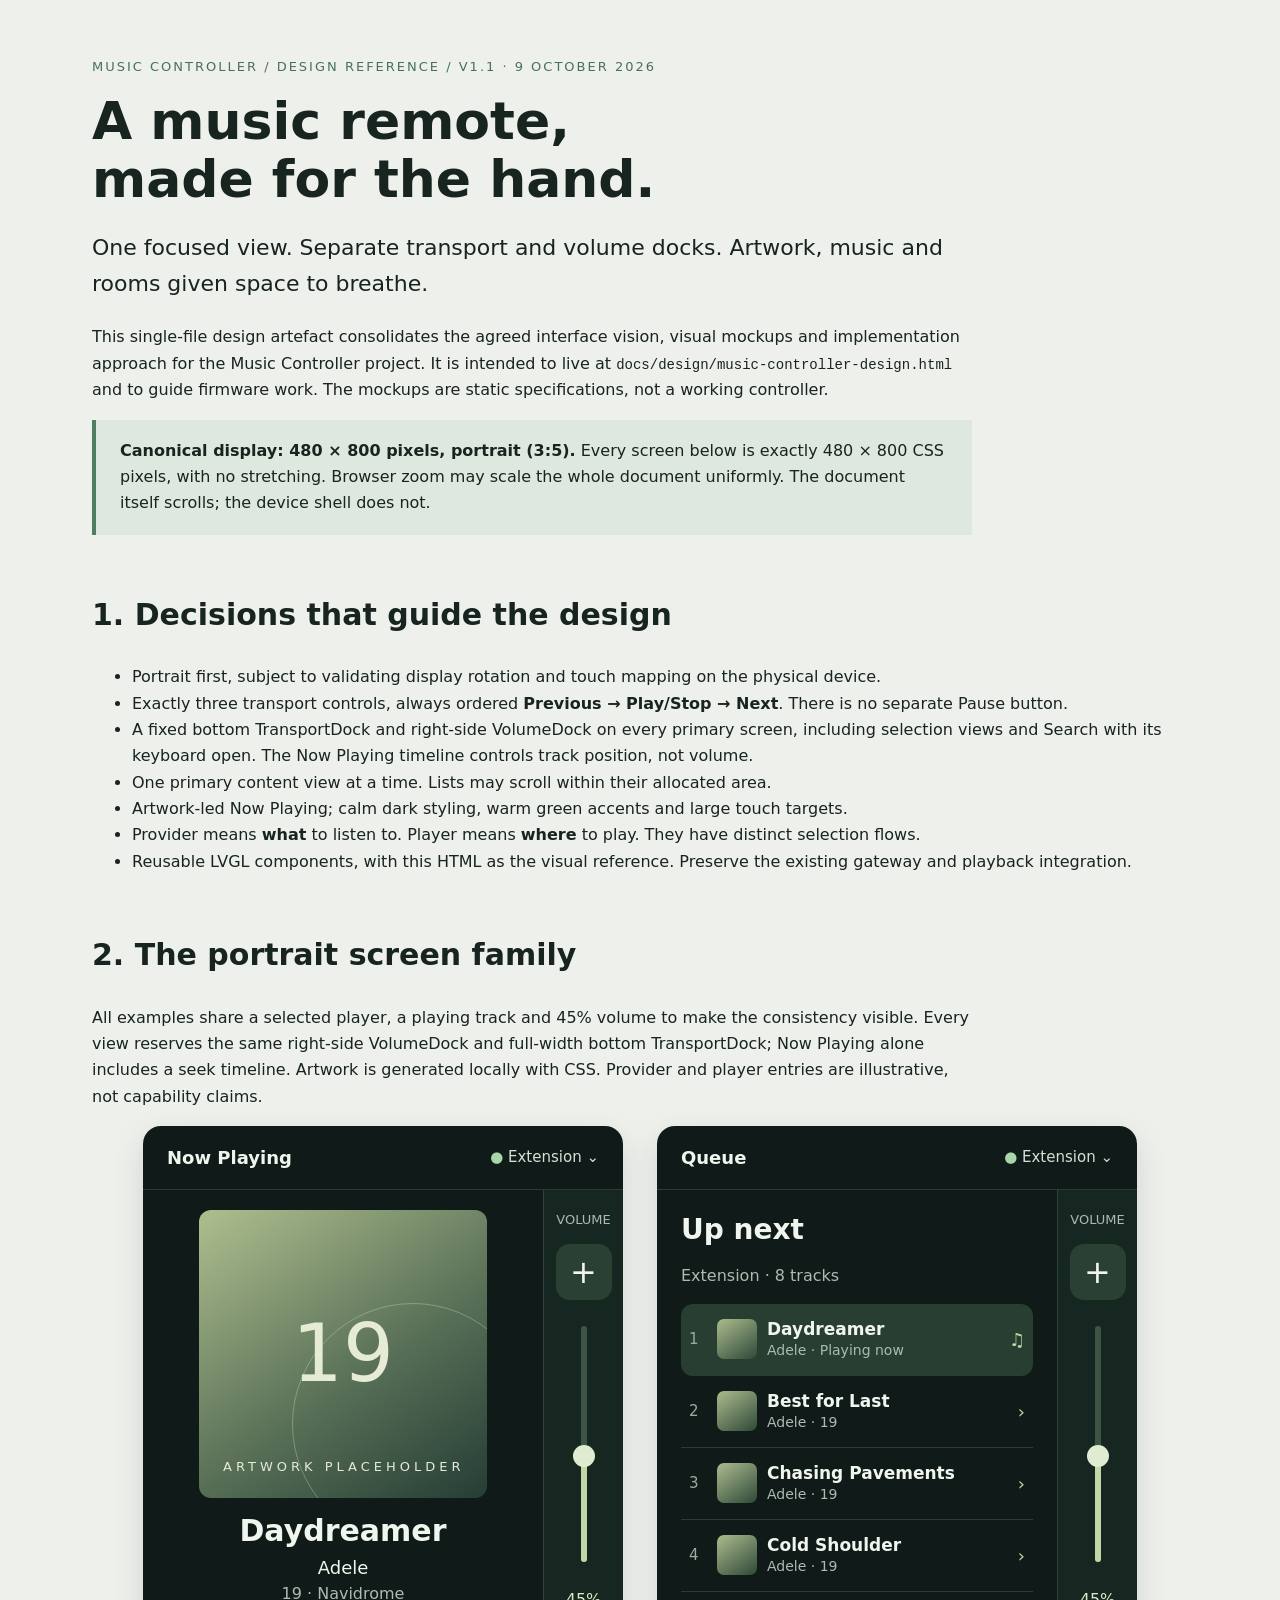
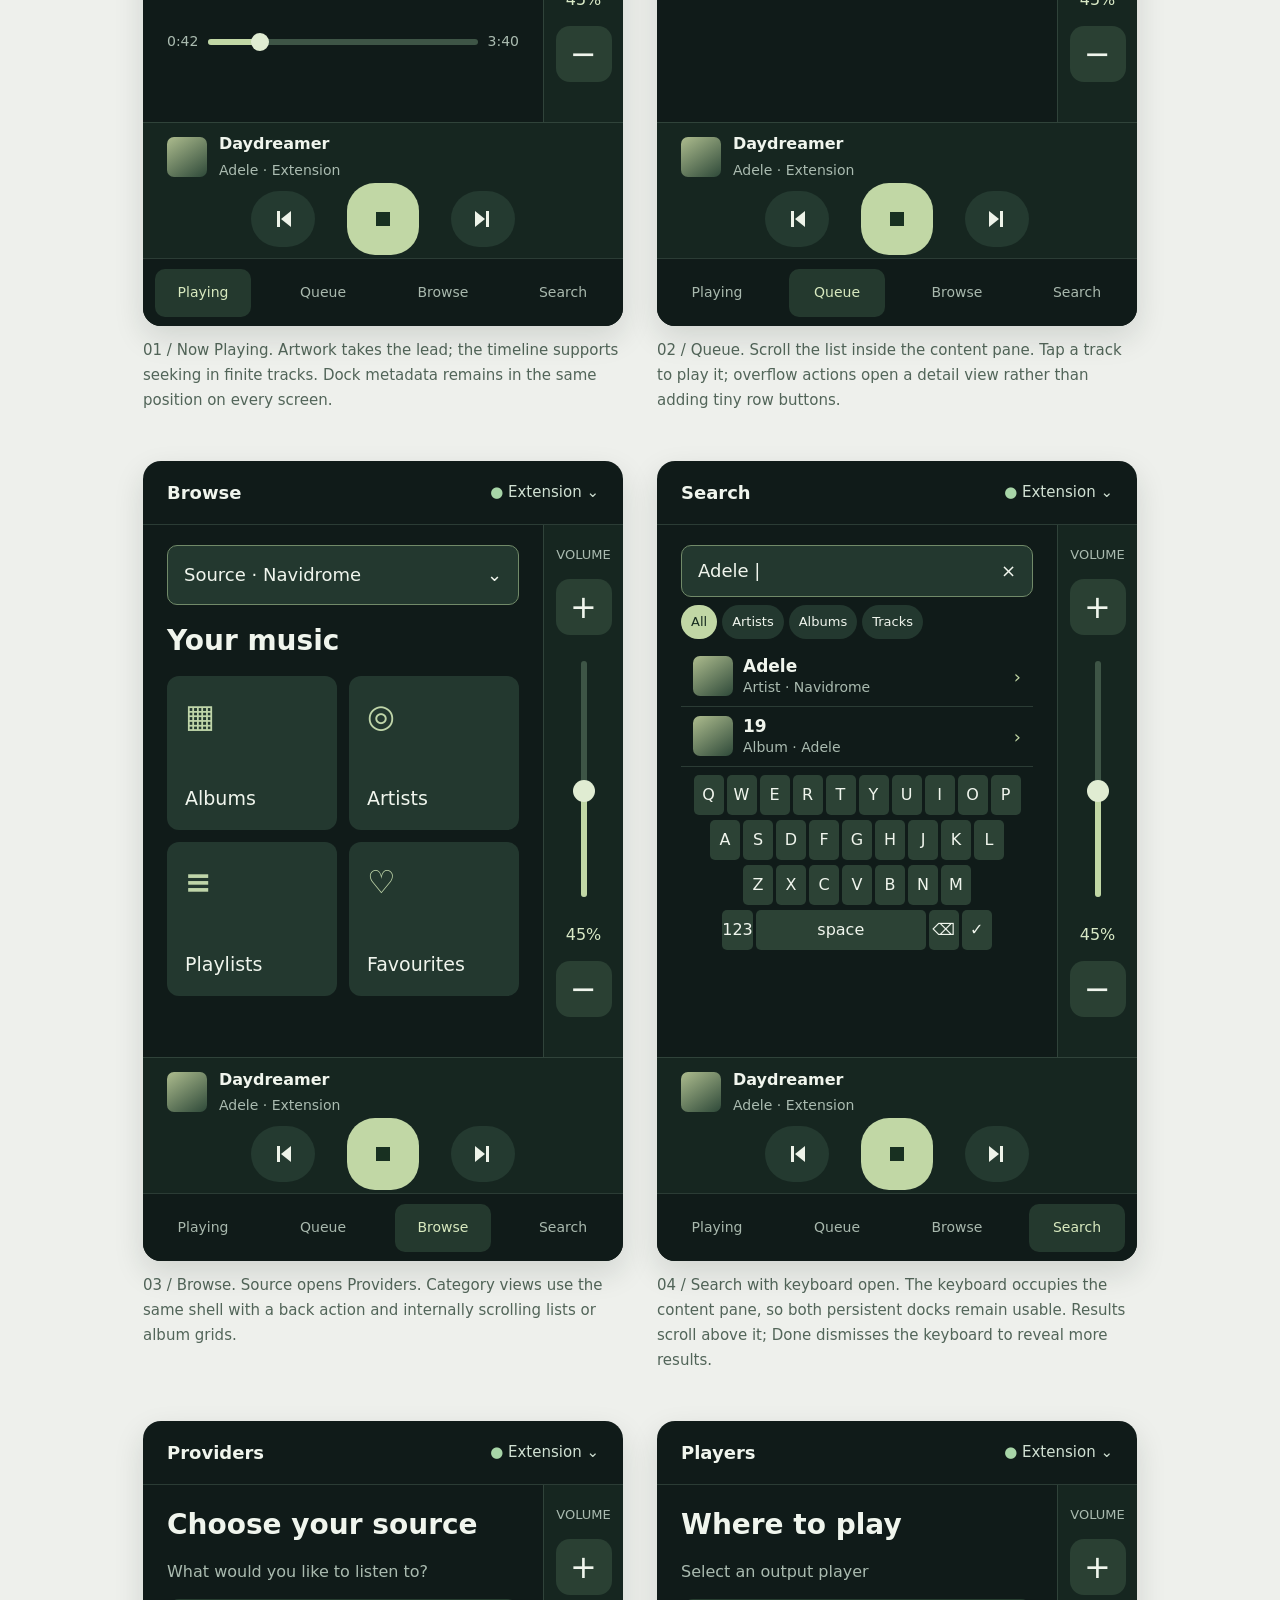
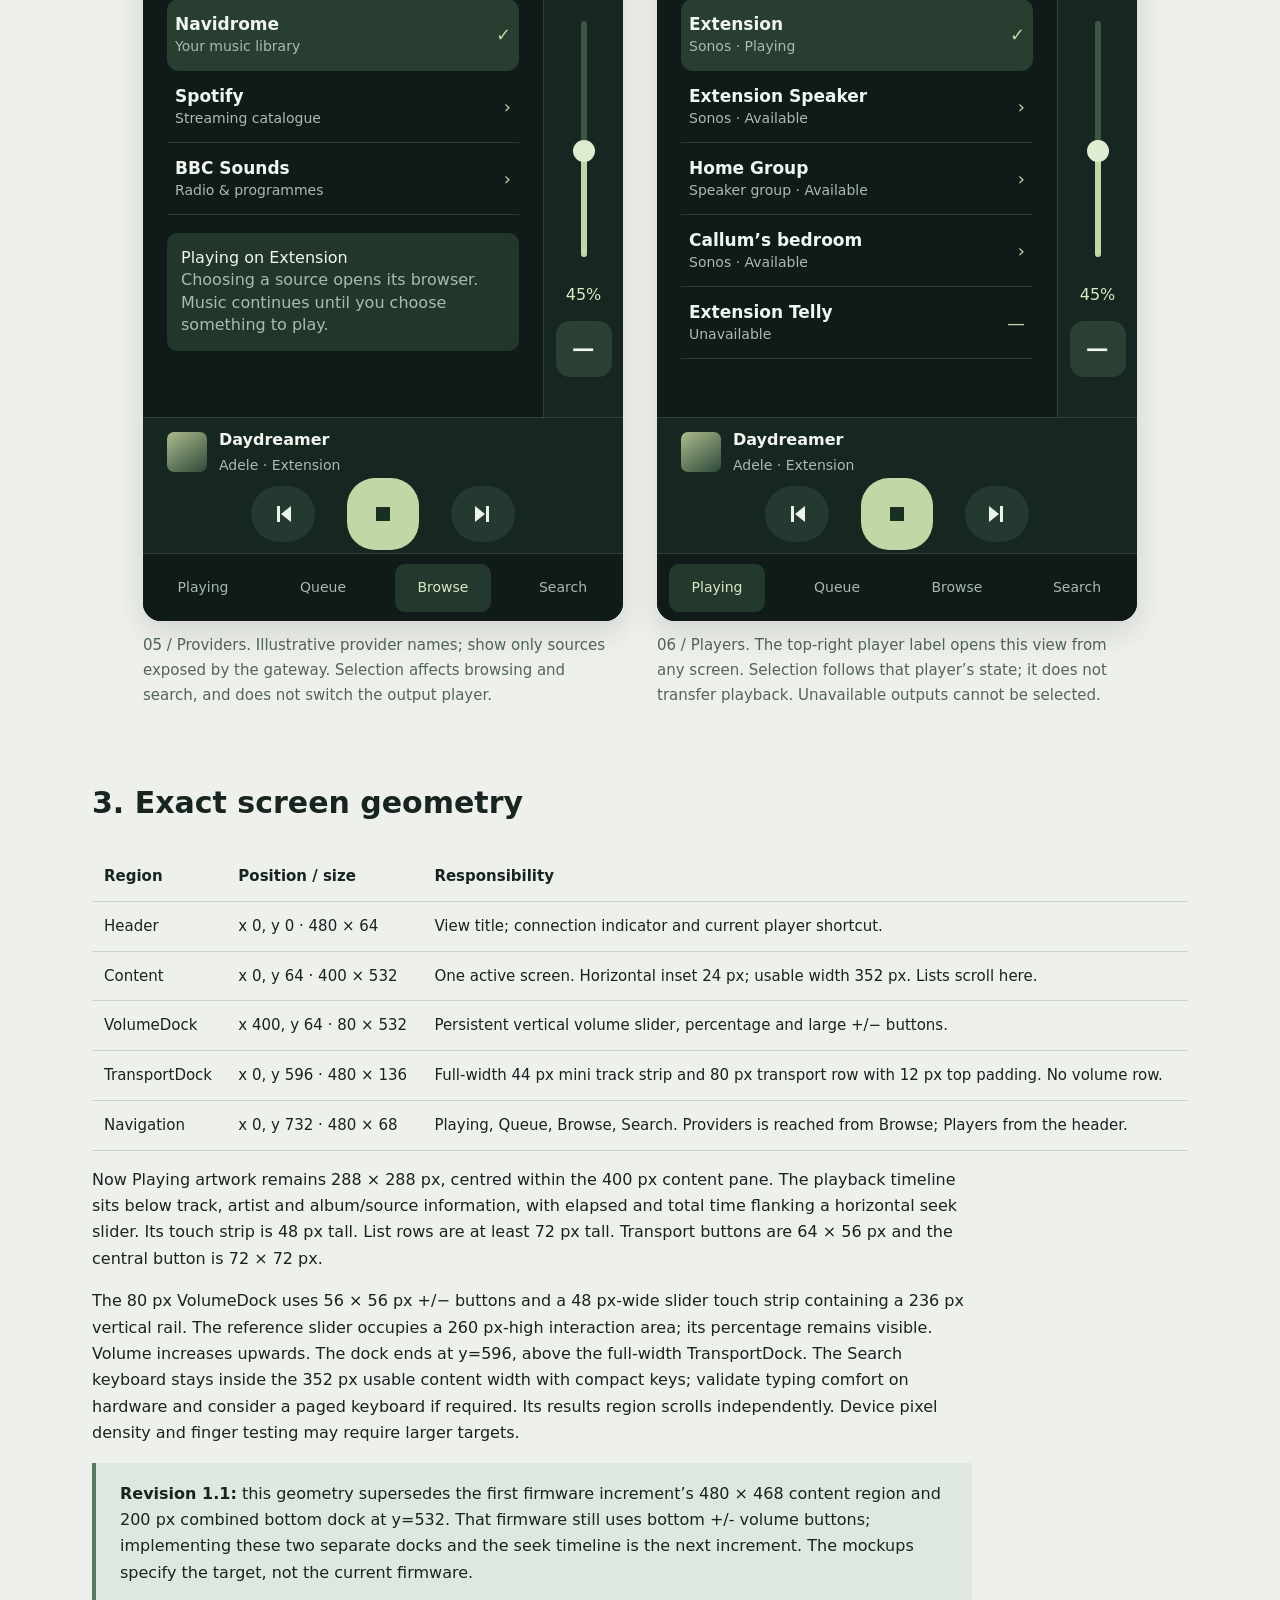
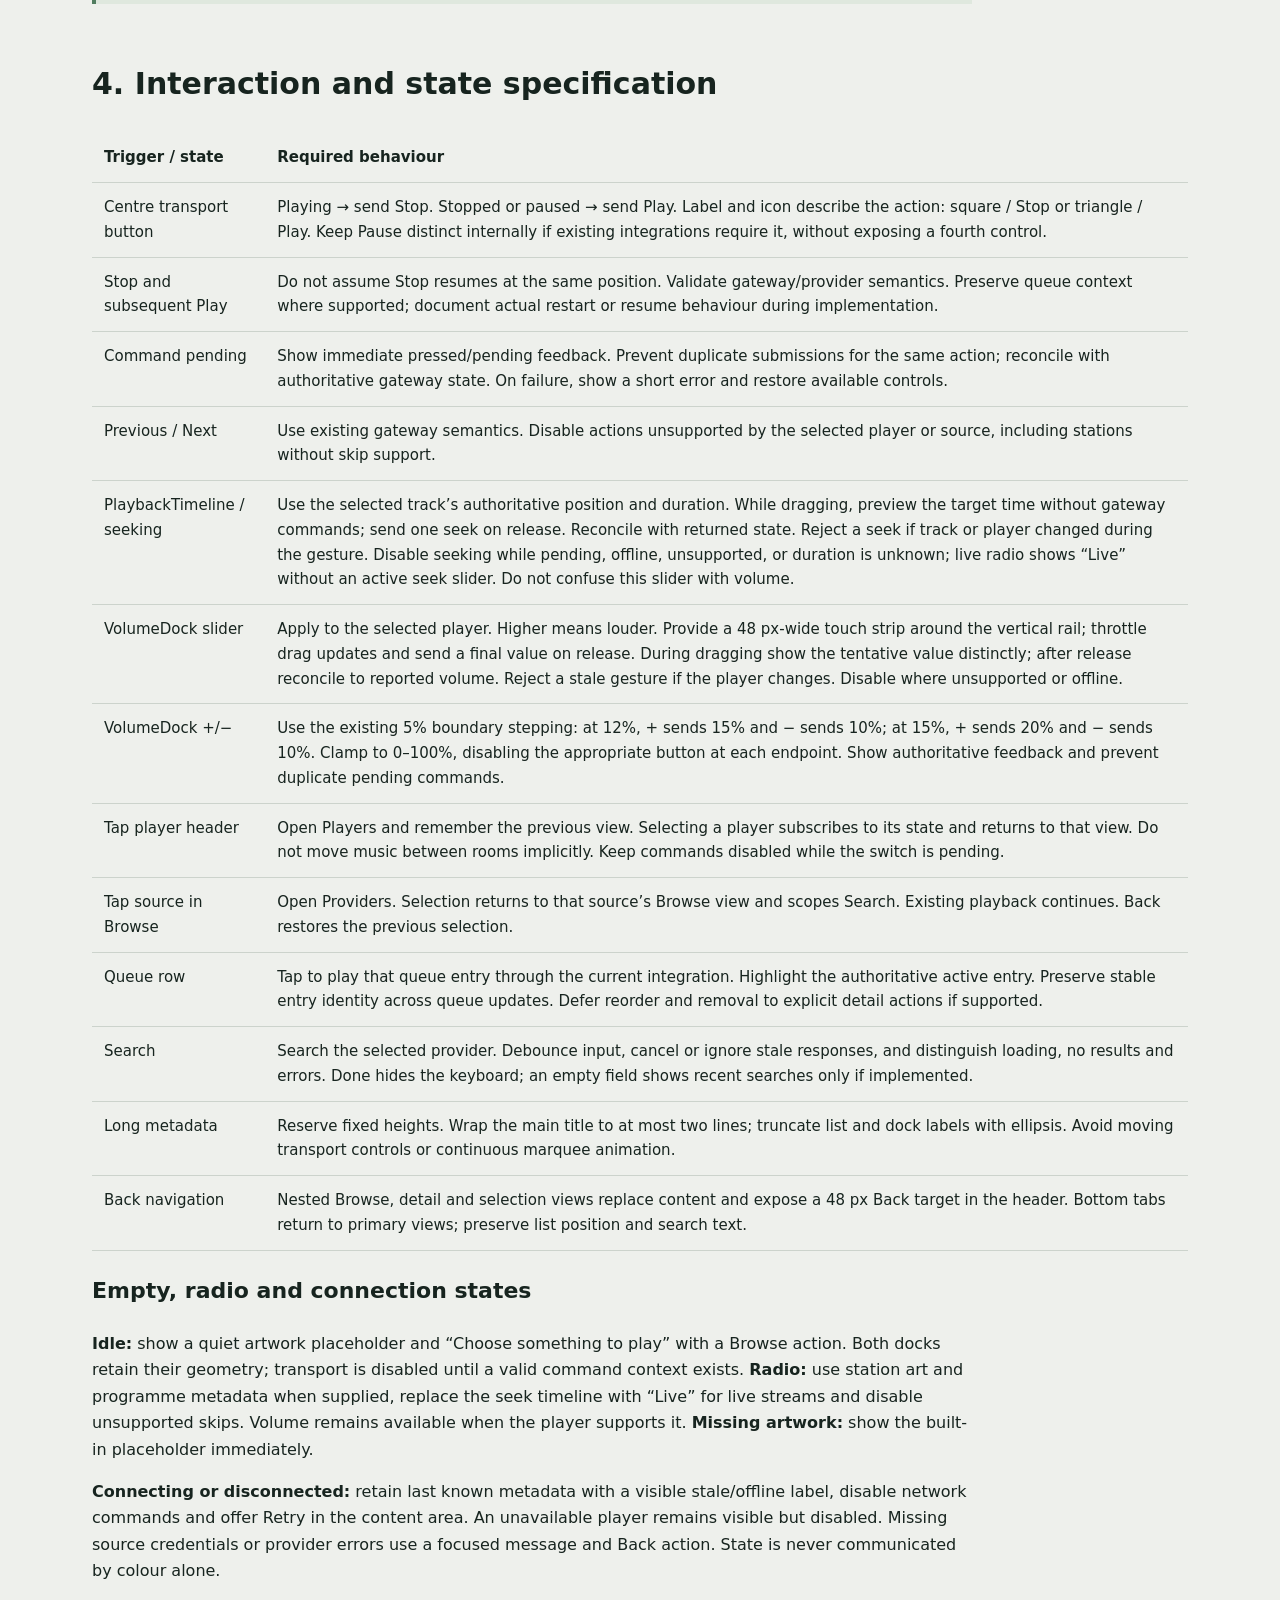
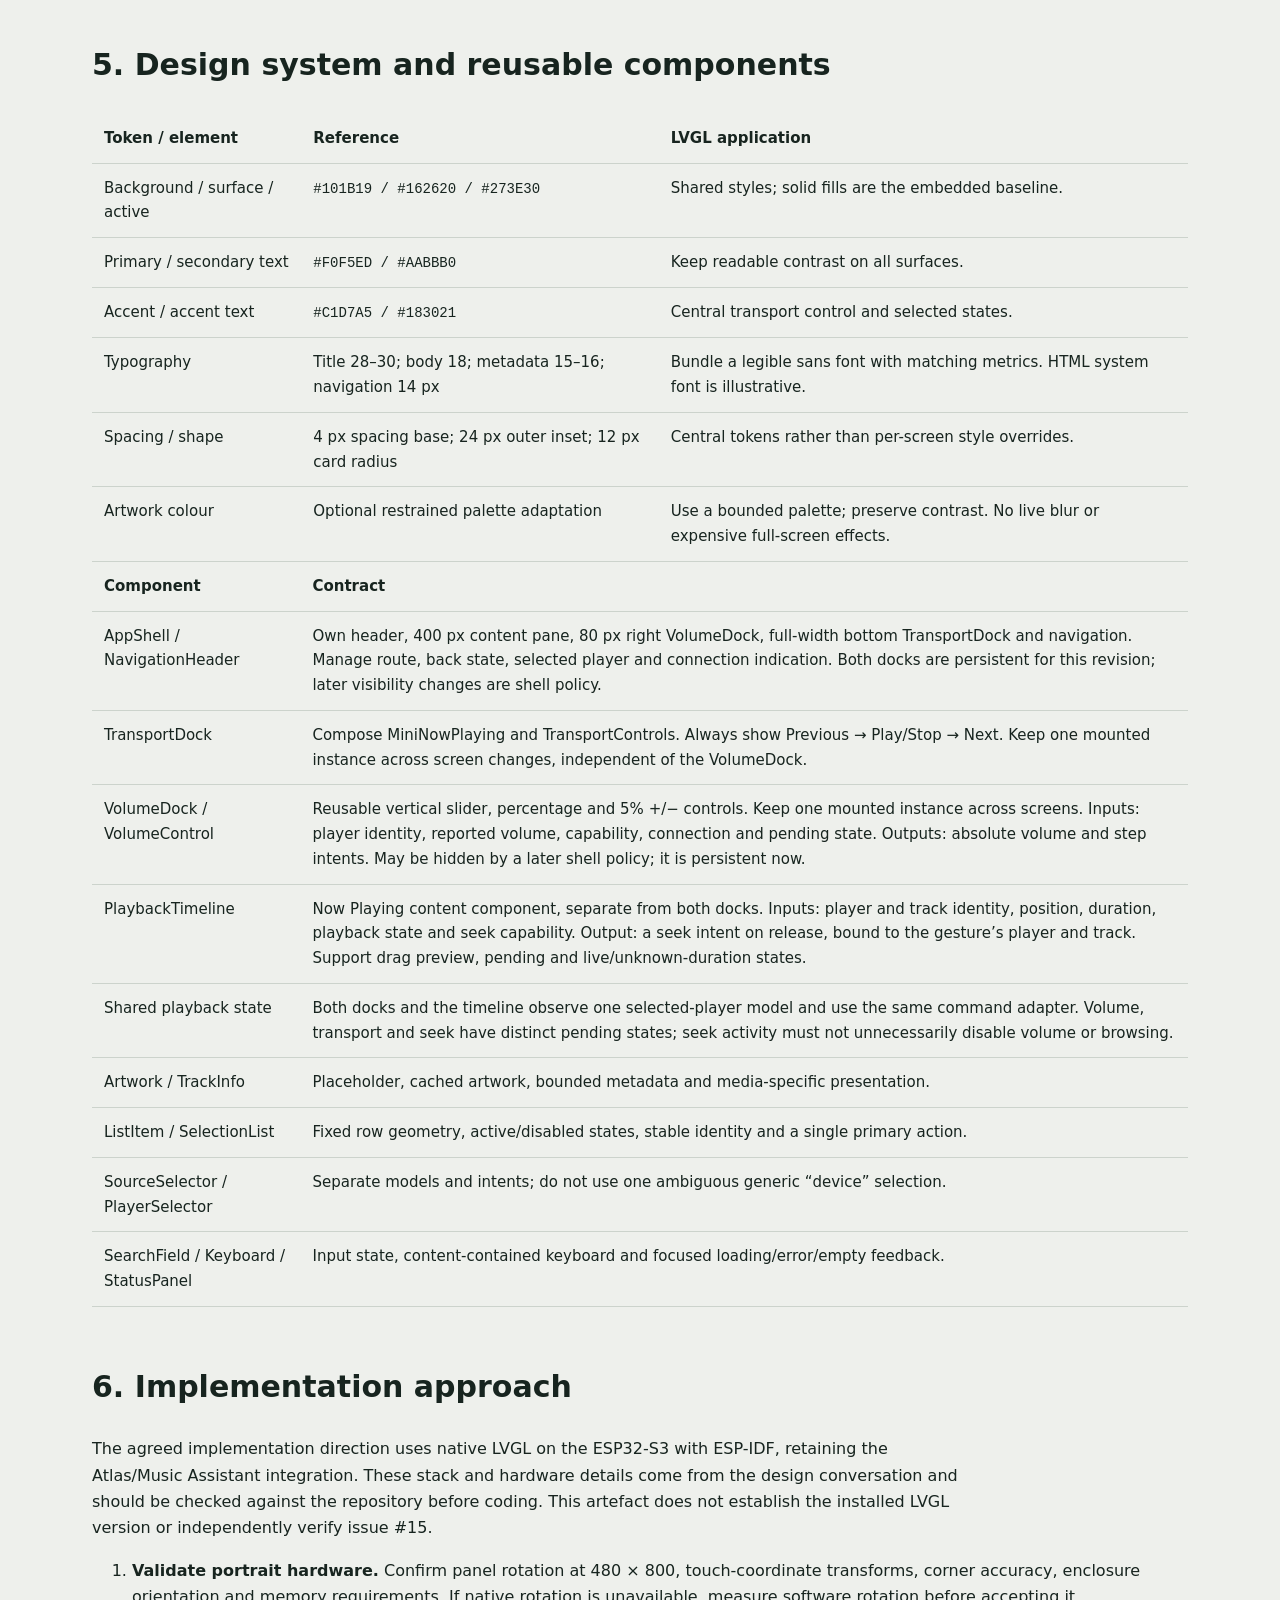
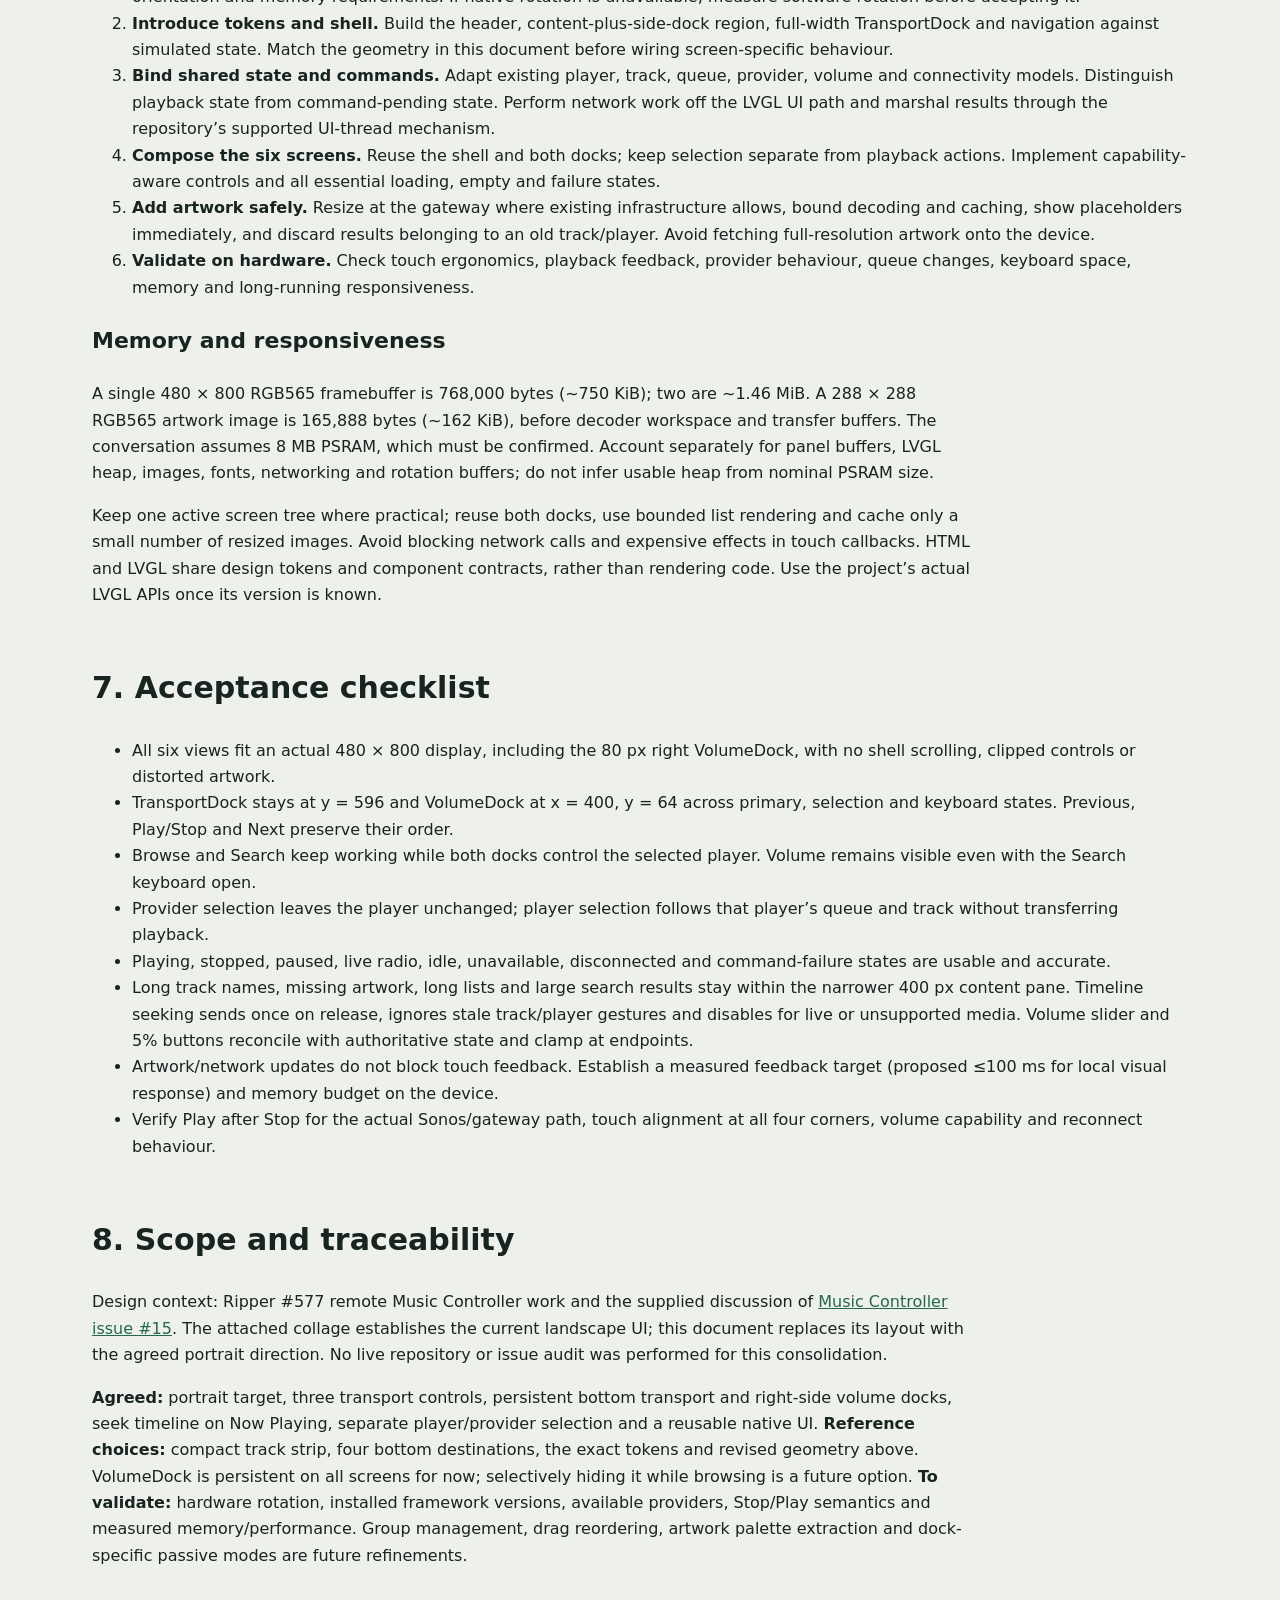
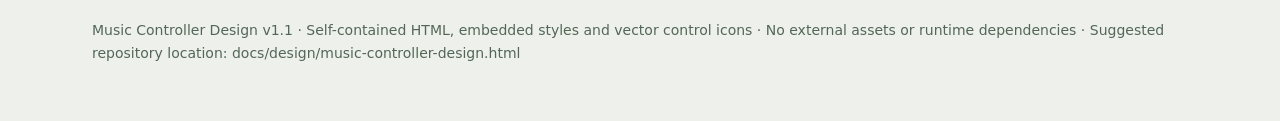
==== docs/design/music-controller-design.html @ 5ba9a93a "docs: separate seek timeline, side volume dock and bottom transport" ====
<!doctype html><html lang="en"><head><meta charset="utf-8"><meta name="viewport" content="width=device-width,initial-scale=1"><title>Music Controller — portrait interface design</title><style>*{box-sizing:border-box}body{margin:0;background:#eef0ec;color:#17241f;font:16px/1.65 system-ui,sans-serif}main{max-width:1160px;margin:auto;padding:56px 32px}h1{font-size:52px;line-height:1.1;margin:16px 0}h2{font-size:30px;margin-top:55px}h3{font-size:22px}p{max-width:880px}a{color:#256849}.eyebrow{font-size:13px;letter-spacing:2px;text-transform:uppercase;color:#48705d}.lead{font-size:22px}.note{padding:18px 24px;background:#dfe8de;border-left:4px solid #517d60}table{width:100%;border-collapse:collapse;font-size:15px}td,th{padding:12px;text-align:left;border-bottom:1px solid #ccd3cc;vertical-align:top}code{font-size:14px}.gallery{display:grid;grid-template-columns:repeat(2,480px);gap:34px;justify-content:center}.screen{width:480px;height:800px;display:grid;grid-template-rows:64px 468px 200px 68px;background:#101b19;color:#f0f5ed;overflow:hidden;border-radius:18px;font:18px/1.4 system-ui,sans-serif;box-shadow:0 12px 30px #14241c22}.header{padding:0 24px;display:flex;align-items:center;justify-content:space-between;border-bottom:1px solid #2b3c35}.header strong{font-size:18px}.room{font-size:16px;color:#d1e1d3}.dot{color:#a8d6a8}.content{padding:20px 24px;overflow:auto}.content h3{margin:0 0 16px;font-size:28px}.sub{font-size:16px;color:#aabbb0}.art{width:288px;height:288px;margin:0 auto 16px;border-radius:12px;background:linear-gradient(145deg,#aebf8e,#546b54 60%,#253d35);position:relative;display:flex;align-items:center;justify-content:center;color:#e5ebd4;font-size:80px;overflow:hidden}.art:after{content:'';position:absolute;width:240px;height:240px;border:1px solid #dce6c155;border-radius:50%;transform:translate(70px,70px)}.art small{position:absolute;bottom:22px;left:24px;font-size:13px;letter-spacing:4px}.now{text-align:center}.now h3{margin:0;font-size:30px}.now p{margin:5px 0}.dock{padding:12px 24px;border-top:1px solid #30433a;background:#162620}.mini{display:flex;gap:12px;height:44px;align-items:center}.thumb{width:40px;height:40px;background:linear-gradient(145deg,#adbc8e,#2e4939);border-radius:7px;flex-shrink:0}.mini strong{font-size:16px;display:block}.mini span{font-size:14px;color:#aabbb0}.transport{height:80px;display:flex;align-items:center;justify-content:center;gap:32px}.control{height:56px;width:64px;border:0;border-radius:28px;background:#243a30;color:#eef3e9;display:flex;align-items:center;justify-content:center}.control svg{width:24px;height:24px;fill:currentColor}.control.primary{width:72px;height:72px;background:#c1d7a5;color:#183021}.volume{height:48px;display:flex;align-items:center;gap:16px;font-size:16px}.bar{height:6px;flex:1;background:#3e5546;border-radius:4px;position:relative}.bar:before{content:'';display:block;width:45%;height:6px;background:#bdd5a4;border-radius:4px}.bar:after{content:'';position:absolute;left:45%;top:-6px;width:18px;height:18px;background:#e0ecd2;border-radius:50%}.nav{display:flex;justify-content:space-around;align-items:center;background:#101b19;border-top:1px solid #2b3c35}.nav span{font-size:14px;width:96px;text-align:center;padding:14px 0;color:#a8b8ad}.nav .active{color:#d8e9bf;background:#24392e;border-radius:10px}.row{display:flex;align-items:center;gap:14px;min-height:72px;border-bottom:1px solid #2b3c35;padding:10px 12px}.row strong{display:block;font-size:18px}.row .sub{font-size:15px}.row.selected{background:#273e30;border-radius:12px;border-bottom-color:transparent}.row .end{margin-left:auto;color:#c1d7a5}.row .num{width:18px;font-size:15px;color:#9bac9e}.rowtext{flex:1;min-width:0}.tiles{display:grid;grid-template-columns:1fr 1fr;gap:16px}.tile{height:154px;background:#23382f;border-radius:12px;padding:22px;display:flex;flex-direction:column;justify-content:space-between;font-size:21px}.tile b{font-size:32px;color:#bfd5a9}.field{padding:16px;background:#23382f;border:1px solid #718a69;border-radius:10px;margin-bottom:16px;display:flex;justify-content:space-between}.chips{display:flex;gap:8px;margin-bottom:14px}.chips span{padding:8px 12px;border-radius:20px;background:#23382f;font-size:14px}.chips span:first-child{background:#c1d7a5;color:#172c20}.caption{font-size:15px;color:#526559;margin-top:12px;max-width:480px}.keyboard{display:flex;flex-direction:column;gap:5px;margin-top:12px}.keys{display:flex;gap:4px;justify-content:center}.keys span{background:#2c4235;border-radius:5px;min-width:35px;height:44px;display:flex;align-items:center;justify-content:center;font-size:16px}.keys .space{width:220px}.status{margin-top:18px;background:#22362c;padding:14px;border-radius:10px;font-size:16px}footer{margin-top:50px;font-size:14px;color:#536756}@media(max-width:1060px){.gallery{grid-template-columns:480px}}@media print{body{background:white}main{padding:20px}.screen{box-shadow:none}.gallery{display:block}.example{break-inside:avoid;margin:30px auto}h2{break-after:avoid}table{font-size:12px}}.screen[data-view="Search"] .content{overflow:hidden}.screen[data-view="Search"] .field{padding:12px 16px;margin-bottom:8px}.screen[data-view="Search"] .chips{margin-bottom:8px}.screen[data-view="Search"] .row{min-height:60px;height:60px;padding:5px 12px}.screen[data-view="Search"] .keyboard{margin-top:8px}.screen[data-view="Search"] .keys span{height:40px}.now .art{margin-bottom:12px}.now p{margin:3px 0}/* v1.1: separate playback position from persistent volume. */
.screen{position:relative;grid-template-rows:64px 532px 136px 68px}
.content{width:400px;padding:20px 24px}
.header strong{font-size:18px}.header .room{font-size:15px}
.dock{padding:12px 24px 0}.transport{height:80px}.dock .mini{width:432px}
.volume-side{position:absolute;top:64px;right:0;width:80px;height:532px;background:#162620;border-left:1px solid #30433a;display:flex;flex-direction:column;align-items:center;padding:20px 8px;gap:14px}
.volume-side .volume-title{font-size:13px;color:#aabbb0;line-height:20px}
.volume-side .step{width:56px;height:56px;border-radius:14px;background:#2a4033;color:#f0f5ed;display:flex;align-items:center;justify-content:center;font-size:32px;line-height:1}
.volume-side .volume-track{width:48px;height:260px;display:flex;justify-content:center;align-items:center;position:relative}
.volume-side .vertical-rail{height:236px;width:6px;background:#3e5546;border-radius:4px;position:relative}
.volume-side .vertical-fill{position:absolute;bottom:0;width:6px;height:45%;background:#c1d7a5;border-radius:4px}
.volume-side .vertical-thumb{position:absolute;width:22px;height:22px;border-radius:50%;background:#e0ecd2;bottom:calc(45% - 11px);left:-8px}
.volume-side .percent{font-size:16px;line-height:24px;color:#d9e9c6}
.timeline{height:56px;display:flex;align-items:center;gap:10px;font-size:14px;color:#aabbb0;margin-top:8px}
.timeline .seek-touch{height:48px;flex:1;display:flex;align-items:center}
.timeline .seek-rail{height:6px;width:100%;background:#3e5546;position:relative;border-radius:4px}
.timeline .seek-fill{width:19%;height:6px;background:#c1d7a5;border-radius:4px}
.timeline .seek-thumb{position:absolute;left:calc(19% - 9px);top:-6px;width:18px;height:18px;border-radius:50%;background:#e0ecd2}
.content .tiles{gap:12px}.content .tile{height:154px;padding:18px;font-size:19px}
.content .row{padding:10px 8px;gap:10px}.content .row strong{font-size:17px}.content .row .sub{font-size:14px}
.screen[data-view="Search"] .keys{gap:3px}.screen[data-view="Search"] .keys span{min-width:30px;height:40px}.screen[data-view="Search"] .keys .space{width:170px}
.screen[data-view="Search"] .chips{gap:5px}.screen[data-view="Search"] .chips span{padding:8px 10px;font-size:13px}
</style></head><body><main><div class=eyebrow>Music Controller / Design reference / v1.1 · 9 October 2026</div><h1>A music remote,<br>made for the hand.</h1><p class=lead>One focused view. Separate transport and volume docks. Artwork, music and rooms given space to breathe.</p><p>This single-file design artefact consolidates the agreed interface vision, visual mockups and implementation approach for the Music Controller project. It is intended to live at <code>docs/design/music-controller-design.html</code> and to guide firmware work. The mockups are static specifications, not a working controller.</p><p class=note><strong>Canonical display: 480 × 800 pixels, portrait (3:5).</strong> Every screen below is exactly 480 × 800 CSS pixels, with no stretching. Browser zoom may scale the whole document uniformly. The document itself scrolls; the device shell does not.</p><h2>1. Decisions that guide the design</h2><ul><li>Portrait first, subject to validating display rotation and touch mapping on the physical device.</li><li>Exactly three transport controls, always ordered <strong>Previous → Play/Stop → Next</strong>. There is no separate Pause button.</li><li>A fixed bottom TransportDock and right-side VolumeDock on every primary screen, including selection views and Search with its keyboard open. The Now Playing timeline controls track position, not volume.</li><li>One primary content view at a time. Lists may scroll within their allocated area.</li><li>Artwork-led Now Playing; calm dark styling, warm green accents and large touch targets.</li><li>Provider means <strong>what</strong> to listen to. Player means <strong>where</strong> to play. They have distinct selection flows.</li><li>Reusable LVGL components, with this HTML as the visual reference. Preserve the existing gateway and playback integration.</li></ul><h2>2. The portrait screen family</h2><p>All examples share a selected player, a playing track and 45% volume to make the consistency visible. Every view reserves the same right-side VolumeDock and full-width bottom TransportDock; Now Playing alone includes a seek timeline. Artwork is generated locally with CSS. Provider and player entries are illustrative, not capability claims.</p><div class=gallery><article class=example><div class=screen data-view="Now Playing"><div class=header><strong>Now Playing</strong><span class=room><span class=dot>●</span> Extension ⌄</span></div><div class="content"><div class="now"><div class="art">19<small>ARTWORK PLACEHOLDER</small></div><h3>Daydreamer</h3><p>Adele</p><p class=sub>19 · Navidrome</p><div class="timeline" aria-label="Playback position, 42 seconds of 3 minutes 40 seconds"><span>0:42</span><div class="seek-touch"><div class="seek-rail"><div class="seek-fill"></div><div class="seek-thumb"></div></div></div><span>3:40</span></div></div></div><aside class="volume-side" aria-label="Persistent volume control"><span class="volume-title">VOLUME</span><div class="step" aria-label="Increase volume by 5 percent">+</div><div class="volume-track" aria-label="Volume slider at 45 percent"><div class="vertical-rail"><div class="vertical-fill"></div><div class="vertical-thumb"></div></div></div><span class="percent">45%</span><div class="step" aria-label="Decrease volume by 5 percent">−</div></aside><div class="dock"><div class="mini"><div class="thumb"></div><div><strong>Daydreamer</strong><span>Adele · Extension</span></div></div><div class="transport"><div class="control " aria-label="prev"><svg viewBox="0 0 24 24" aria-hidden="true"><path d="M6 4h3v16H6z M20 4v16L10 12z"/></svg></div><div class="control primary" aria-label="stop"><svg viewBox="0 0 24 24" aria-hidden="true"><path d="M5 5h14v14H5z"/></svg></div><div class="control " aria-label="next"><svg viewBox="0 0 24 24" aria-hidden="true"><path d="M15 4h3v16h-3z M4 4l10 8-10 8z"/></svg></div></div></div><div class="nav"><span class="active">Playing</span><span class="">Queue</span><span class="">Browse</span><span class="">Search</span></div></div><p class=caption>01 / Now Playing. Artwork takes the lead; the timeline supports seeking in finite tracks. Dock metadata remains in the same position on every screen.</p></article><article class=example><div class=screen data-view="Queue"><div class=header><strong>Queue</strong><span class=room><span class=dot>●</span> Extension ⌄</span></div><div class="content"><h3>Up next</h3><p class=sub>Extension · 8 tracks</p><div class="row selected"><span class=num>1</span><div class=thumb></div><div class=rowtext><strong>Daydreamer</strong><div class=sub>Adele · Playing now</div></div><span class=end>♫</span></div><div class="row "><span class=num>2</span><div class=thumb></div><div class=rowtext><strong>Best for Last</strong><div class=sub>Adele · 19</div></div><span class=end>›</span></div><div class="row "><span class=num>3</span><div class=thumb></div><div class=rowtext><strong>Chasing Pavements</strong><div class=sub>Adele · 19</div></div><span class=end>›</span></div><div class="row "><span class=num>4</span><div class=thumb></div><div class=rowtext><strong>Cold Shoulder</strong><div class=sub>Adele · 19</div></div><span class=end>›</span></div></div><aside class="volume-side" aria-label="Persistent volume control"><span class="volume-title">VOLUME</span><div class="step" aria-label="Increase volume by 5 percent">+</div><div class="volume-track" aria-label="Volume slider at 45 percent"><div class="vertical-rail"><div class="vertical-fill"></div><div class="vertical-thumb"></div></div></div><span class="percent">45%</span><div class="step" aria-label="Decrease volume by 5 percent">−</div></aside><div class="dock"><div class="mini"><div class="thumb"></div><div><strong>Daydreamer</strong><span>Adele · Extension</span></div></div><div class="transport"><div class="control " aria-label="prev"><svg viewBox="0 0 24 24" aria-hidden="true"><path d="M6 4h3v16H6z M20 4v16L10 12z"/></svg></div><div class="control primary" aria-label="stop"><svg viewBox="0 0 24 24" aria-hidden="true"><path d="M5 5h14v14H5z"/></svg></div><div class="control " aria-label="next"><svg viewBox="0 0 24 24" aria-hidden="true"><path d="M15 4h3v16h-3z M4 4l10 8-10 8z"/></svg></div></div></div><div class="nav"><span class="">Playing</span><span class="active">Queue</span><span class="">Browse</span><span class="">Search</span></div></div><p class=caption>02 / Queue. Scroll the list inside the content pane. Tap a track to play it; overflow actions open a detail view rather than adding tiny row buttons.</p></article><article class=example><div class=screen data-view="Browse"><div class=header><strong>Browse</strong><span class=room><span class=dot>●</span> Extension ⌄</span></div><div class="content"><div class=field><span>Source · Navidrome</span><span>⌄</span></div><h3>Your music</h3><div class=tiles><div class=tile><b>▦</b><span>Albums</span></div><div class=tile><b>◎</b><span>Artists</span></div><div class=tile><b>≡</b><span>Playlists</span></div><div class=tile><b>♡</b><span>Favourites</span></div></div></div><aside class="volume-side" aria-label="Persistent volume control"><span class="volume-title">VOLUME</span><div class="step" aria-label="Increase volume by 5 percent">+</div><div class="volume-track" aria-label="Volume slider at 45 percent"><div class="vertical-rail"><div class="vertical-fill"></div><div class="vertical-thumb"></div></div></div><span class="percent">45%</span><div class="step" aria-label="Decrease volume by 5 percent">−</div></aside><div class="dock"><div class="mini"><div class="thumb"></div><div><strong>Daydreamer</strong><span>Adele · Extension</span></div></div><div class="transport"><div class="control " aria-label="prev"><svg viewBox="0 0 24 24" aria-hidden="true"><path d="M6 4h3v16H6z M20 4v16L10 12z"/></svg></div><div class="control primary" aria-label="stop"><svg viewBox="0 0 24 24" aria-hidden="true"><path d="M5 5h14v14H5z"/></svg></div><div class="control " aria-label="next"><svg viewBox="0 0 24 24" aria-hidden="true"><path d="M15 4h3v16h-3z M4 4l10 8-10 8z"/></svg></div></div></div><div class="nav"><span class="">Playing</span><span class="">Queue</span><span class="active">Browse</span><span class="">Search</span></div></div><p class=caption>03 / Browse. Source opens Providers. Category views use the same shell with a back action and internally scrolling lists or album grids.</p></article><article class=example><div class=screen data-view="Search"><div class=header><strong>Search</strong><span class=room><span class=dot>●</span> Extension ⌄</span></div><div class="content"><div class=field><span>Adele |</span><span>×</span></div><div class=chips><span>All</span><span>Artists</span><span>Albums</span><span>Tracks</span></div><div class="row "><div class=thumb></div><div class=rowtext><strong>Adele</strong><div class=sub>Artist · Navidrome</div></div><span class=end>›</span></div><div class="row "><div class=thumb></div><div class=rowtext><strong>19</strong><div class=sub>Album · Adele</div></div><span class=end>›</span></div><div class=keyboard><div class=keys><span>Q</span><span>W</span><span>E</span><span>R</span><span>T</span><span>Y</span><span>U</span><span>I</span><span>O</span><span>P</span></div><div class=keys><span>A</span><span>S</span><span>D</span><span>F</span><span>G</span><span>H</span><span>J</span><span>K</span><span>L</span></div><div class=keys><span>Z</span><span>X</span><span>C</span><span>V</span><span>B</span><span>N</span><span>M</span></div><div class=keys><span>123</span><span class=space>space</span><span>⌫</span><span>✓</span></div></div></div><aside class="volume-side" aria-label="Persistent volume control"><span class="volume-title">VOLUME</span><div class="step" aria-label="Increase volume by 5 percent">+</div><div class="volume-track" aria-label="Volume slider at 45 percent"><div class="vertical-rail"><div class="vertical-fill"></div><div class="vertical-thumb"></div></div></div><span class="percent">45%</span><div class="step" aria-label="Decrease volume by 5 percent">−</div></aside><div class="dock"><div class="mini"><div class="thumb"></div><div><strong>Daydreamer</strong><span>Adele · Extension</span></div></div><div class="transport"><div class="control " aria-label="prev"><svg viewBox="0 0 24 24" aria-hidden="true"><path d="M6 4h3v16H6z M20 4v16L10 12z"/></svg></div><div class="control primary" aria-label="stop"><svg viewBox="0 0 24 24" aria-hidden="true"><path d="M5 5h14v14H5z"/></svg></div><div class="control " aria-label="next"><svg viewBox="0 0 24 24" aria-hidden="true"><path d="M15 4h3v16h-3z M4 4l10 8-10 8z"/></svg></div></div></div><div class="nav"><span class="">Playing</span><span class="">Queue</span><span class="">Browse</span><span class="active">Search</span></div></div><p class=caption>04 / Search with keyboard open. The keyboard occupies the content pane, so both persistent docks remain usable. Results scroll above it; Done dismisses the keyboard to reveal more results.</p></article><article class=example><div class=screen data-view="Providers"><div class=header><strong>Providers</strong><span class=room><span class=dot>●</span> Extension ⌄</span></div><div class="content"><h3>Choose your source</h3><p class=sub>What would you like to listen to?</p><div class="row selected"><div class=rowtext><strong>Navidrome</strong><div class=sub>Your music library</div></div><span class=end>✓</span></div><div class="row "><div class=rowtext><strong>Spotify</strong><div class=sub>Streaming catalogue</div></div><span class=end>›</span></div><div class="row "><div class=rowtext><strong>BBC Sounds</strong><div class=sub>Radio & programmes</div></div><span class=end>›</span></div><div class=status>Playing on Extension<br><span class=sub>Choosing a source opens its browser. Music continues until you choose something to play.</span></div></div><aside class="volume-side" aria-label="Persistent volume control"><span class="volume-title">VOLUME</span><div class="step" aria-label="Increase volume by 5 percent">+</div><div class="volume-track" aria-label="Volume slider at 45 percent"><div class="vertical-rail"><div class="vertical-fill"></div><div class="vertical-thumb"></div></div></div><span class="percent">45%</span><div class="step" aria-label="Decrease volume by 5 percent">−</div></aside><div class="dock"><div class="mini"><div class="thumb"></div><div><strong>Daydreamer</strong><span>Adele · Extension</span></div></div><div class="transport"><div class="control " aria-label="prev"><svg viewBox="0 0 24 24" aria-hidden="true"><path d="M6 4h3v16H6z M20 4v16L10 12z"/></svg></div><div class="control primary" aria-label="stop"><svg viewBox="0 0 24 24" aria-hidden="true"><path d="M5 5h14v14H5z"/></svg></div><div class="control " aria-label="next"><svg viewBox="0 0 24 24" aria-hidden="true"><path d="M15 4h3v16h-3z M4 4l10 8-10 8z"/></svg></div></div></div><div class="nav"><span class="">Playing</span><span class="">Queue</span><span class="active">Browse</span><span class="">Search</span></div></div><p class=caption>05 / Providers. Illustrative provider names; show only sources exposed by the gateway. Selection affects browsing and search, and does not switch the output player.</p></article><article class=example><div class=screen data-view="Players"><div class=header><strong>Players</strong><span class=room><span class=dot>●</span> Extension ⌄</span></div><div class="content"><h3>Where to play</h3><p class=sub>Select an output player</p><div class="row selected"><div class=rowtext><strong>Extension</strong><div class=sub>Sonos · Playing</div></div><span class=end>✓</span></div><div class="row "><div class=rowtext><strong>Extension Speaker</strong><div class=sub>Sonos · Available</div></div><span class=end>›</span></div><div class="row "><div class=rowtext><strong>Home Group</strong><div class=sub>Speaker group · Available</div></div><span class=end>›</span></div><div class="row "><div class=rowtext><strong>Callum’s bedroom</strong><div class=sub>Sonos · Available</div></div><span class=end>›</span></div><div class="row "><div class=rowtext><strong>Extension Telly</strong><div class=sub>Unavailable</div></div><span class=end>—</span></div></div><aside class="volume-side" aria-label="Persistent volume control"><span class="volume-title">VOLUME</span><div class="step" aria-label="Increase volume by 5 percent">+</div><div class="volume-track" aria-label="Volume slider at 45 percent"><div class="vertical-rail"><div class="vertical-fill"></div><div class="vertical-thumb"></div></div></div><span class="percent">45%</span><div class="step" aria-label="Decrease volume by 5 percent">−</div></aside><div class="dock"><div class="mini"><div class="thumb"></div><div><strong>Daydreamer</strong><span>Adele · Extension</span></div></div><div class="transport"><div class="control " aria-label="prev"><svg viewBox="0 0 24 24" aria-hidden="true"><path d="M6 4h3v16H6z M20 4v16L10 12z"/></svg></div><div class="control primary" aria-label="stop"><svg viewBox="0 0 24 24" aria-hidden="true"><path d="M5 5h14v14H5z"/></svg></div><div class="control " aria-label="next"><svg viewBox="0 0 24 24" aria-hidden="true"><path d="M15 4h3v16h-3z M4 4l10 8-10 8z"/></svg></div></div></div><div class="nav"><span class="active">Playing</span><span class="">Queue</span><span class="">Browse</span><span class="">Search</span></div></div><p class=caption>06 / Players. The top-right player label opens this view from any screen. Selection follows that player’s state; it does not transfer playback. Unavailable outputs cannot be selected.</p></article></div><h2>3. Exact screen geometry</h2><table><thead><tr><th>Region</th><th>Position / size</th><th>Responsibility</th></tr></thead><tbody>
<tr><td>Header</td><td>x 0, y 0 · 480 × 64</td><td>View title; connection indicator and current player shortcut.</td></tr>
<tr><td>Content</td><td>x 0, y 64 · 400 × 532</td><td>One active screen. Horizontal inset 24 px; usable width 352 px. Lists scroll here.</td></tr>
<tr><td>VolumeDock</td><td>x 400, y 64 · 80 × 532</td><td>Persistent vertical volume slider, percentage and large +/− buttons.</td></tr>
<tr><td>TransportDock</td><td>x 0, y 596 · 480 × 136</td><td>Full-width 44 px mini track strip and 80 px transport row with 12 px top padding. No volume row.</td></tr>
<tr><td>Navigation</td><td>x 0, y 732 · 480 × 68</td><td>Playing, Queue, Browse, Search. Providers is reached from Browse; Players from the header.</td></tr>
</tbody></table><p>Now Playing artwork remains 288 × 288 px, centred within the 400 px content pane. The playback timeline sits below track, artist and album/source information, with elapsed and total time flanking a horizontal seek slider. Its touch strip is 48 px tall. List rows are at least 72 px tall. Transport buttons are 64 × 56 px and the central button is 72 × 72 px.</p><p>The 80 px VolumeDock uses 56 × 56 px +/− buttons and a 48 px-wide slider touch strip containing a 236 px vertical rail. The reference slider occupies a 260 px-high interaction area; its percentage remains visible. Volume increases upwards. The dock ends at y=596, above the full-width TransportDock. The Search keyboard stays inside the 352 px usable content width with compact keys; validate typing comfort on hardware and consider a paged keyboard if required. Its results region scrolls independently. Device pixel density and finger testing may require larger targets.</p><p class=note><strong>Revision 1.1:</strong> this geometry supersedes the first firmware increment’s 480 × 468 content region and 200 px combined bottom dock at y=532. That firmware still uses bottom +/- volume buttons; implementing these two separate docks and the seek timeline is the next increment. The mockups specify the target, not the current firmware.</p><h2>4. Interaction and state specification</h2><table><thead><tr><th>Trigger / state</th><th>Required behaviour</th></tr></thead><tbody><tr><td>Centre transport button</td><td>Playing → send Stop. Stopped or paused → send Play. Label and icon describe the action: square / Stop or triangle / Play. Keep Pause distinct internally if existing integrations require it, without exposing a fourth control.</td></tr><tr><td>Stop and subsequent Play</td><td>Do not assume Stop resumes at the same position. Validate gateway/provider semantics. Preserve queue context where supported; document actual restart or resume behaviour during implementation.</td></tr><tr><td>Command pending</td><td>Show immediate pressed/pending feedback. Prevent duplicate submissions for the same action; reconcile with authoritative gateway state. On failure, show a short error and restore available controls.</td></tr><tr><td>Previous / Next</td><td>Use existing gateway semantics. Disable actions unsupported by the selected player or source, including stations without skip support.</td></tr><tr><td>PlaybackTimeline / seeking</td><td>Use the selected track’s authoritative position and duration. While dragging, preview the target time without gateway commands; send one seek on release. Reconcile with returned state. Reject a seek if track or player changed during the gesture. Disable seeking while pending, offline, unsupported, or duration is unknown; live radio shows “Live” without an active seek slider. Do not confuse this slider with volume.</td></tr><tr><td>VolumeDock slider</td><td>Apply to the selected player. Higher means louder. Provide a 48 px-wide touch strip around the vertical rail; throttle drag updates and send a final value on release. During dragging show the tentative value distinctly; after release reconcile to reported volume. Reject a stale gesture if the player changes. Disable where unsupported or offline.</td></tr><tr><td>VolumeDock +/−</td><td>Use the existing 5% boundary stepping: at 12%, + sends 15% and − sends 10%; at 15%, + sends 20% and − sends 10%. Clamp to 0–100%, disabling the appropriate button at each endpoint. Show authoritative feedback and prevent duplicate pending commands.</td></tr><tr><td>Tap player header</td><td>Open Players and remember the previous view. Selecting a player subscribes to its state and returns to that view. Do not move music between rooms implicitly. Keep commands disabled while the switch is pending.</td></tr><tr><td>Tap source in Browse</td><td>Open Providers. Selection returns to that source’s Browse view and scopes Search. Existing playback continues. Back restores the previous selection.</td></tr><tr><td>Queue row</td><td>Tap to play that queue entry through the current integration. Highlight the authoritative active entry. Preserve stable entry identity across queue updates. Defer reorder and removal to explicit detail actions if supported.</td></tr><tr><td>Search</td><td>Search the selected provider. Debounce input, cancel or ignore stale responses, and distinguish loading, no results and errors. Done hides the keyboard; an empty field shows recent searches only if implemented.</td></tr><tr><td>Long metadata</td><td>Reserve fixed heights. Wrap the main title to at most two lines; truncate list and dock labels with ellipsis. Avoid moving transport controls or continuous marquee animation.</td></tr><tr><td>Back navigation</td><td>Nested Browse, detail and selection views replace content and expose a 48 px Back target in the header. Bottom tabs return to primary views; preserve list position and search text.</td></tr></tbody></table><h3>Empty, radio and connection states</h3><p><strong>Idle:</strong> show a quiet artwork placeholder and “Choose something to play” with a Browse action. Both docks retain their geometry; transport is disabled until a valid command context exists. <strong>Radio:</strong> use station art and programme metadata when supplied, replace the seek timeline with “Live” for live streams and disable unsupported skips. Volume remains available when the player supports it. <strong>Missing artwork:</strong> show the built-in placeholder immediately.</p><p><strong>Connecting or disconnected:</strong> retain last known metadata with a visible stale/offline label, disable network commands and offer Retry in the content area. An unavailable player remains visible but disabled. Missing source credentials or provider errors use a focused message and Back action. State is never communicated by colour alone.</p><h2>5. Design system and reusable components</h2><table><thead><tr><th>Token / element</th><th>Reference</th><th>LVGL application</th></tr></thead><tbody><tr><td>Background / surface / active</td><td><code>#101B19 / #162620 / #273E30</code></td><td>Shared styles; solid fills are the embedded baseline.</td></tr><tr><td>Primary / secondary text</td><td><code>#F0F5ED / #AABBB0</code></td><td>Keep readable contrast on all surfaces.</td></tr><tr><td>Accent / accent text</td><td><code>#C1D7A5 / #183021</code></td><td>Central transport control and selected states.</td></tr><tr><td>Typography</td><td>Title 28–30; body 18; metadata 15–16; navigation 14 px</td><td>Bundle a legible sans font with matching metrics. HTML system font is illustrative.</td></tr><tr><td>Spacing / shape</td><td>4 px spacing base; 24 px outer inset; 12 px card radius</td><td>Central tokens rather than per-screen style overrides.</td></tr><tr><td>Artwork colour</td><td>Optional restrained palette adaptation</td><td>Use a bounded palette; preserve contrast. No live blur or expensive full-screen effects.</td></tr></tbody></table><table><thead><tr><th>Component</th><th>Contract</th></tr></thead><tbody><tr><td>AppShell / NavigationHeader</td><td>Own header, 400 px content pane, 80 px right VolumeDock, full-width bottom TransportDock and navigation. Manage route, back state, selected player and connection indication. Both docks are persistent for this revision; later visibility changes are shell policy.</td></tr><tr><td>TransportDock</td><td>Compose MiniNowPlaying and TransportControls. Always show Previous → Play/Stop → Next. Keep one mounted instance across screen changes, independent of the VolumeDock.</td></tr><tr><td>VolumeDock / VolumeControl</td><td>Reusable vertical slider, percentage and 5% +/− controls. Keep one mounted instance across screens. Inputs: player identity, reported volume, capability, connection and pending state. Outputs: absolute volume and step intents. May be hidden by a later shell policy; it is persistent now.</td></tr><tr><td>PlaybackTimeline</td><td>Now Playing content component, separate from both docks. Inputs: player and track identity, position, duration, playback state and seek capability. Output: a seek intent on release, bound to the gesture’s player and track. Support drag preview, pending and live/unknown-duration states.</td></tr><tr><td>Shared playback state</td><td>Both docks and the timeline observe one selected-player model and use the same command adapter. Volume, transport and seek have distinct pending states; seek activity must not unnecessarily disable volume or browsing.</td></tr><tr><td>Artwork / TrackInfo</td><td>Placeholder, cached artwork, bounded metadata and media-specific presentation.</td></tr><tr><td>ListItem / SelectionList</td><td>Fixed row geometry, active/disabled states, stable identity and a single primary action.</td></tr><tr><td>SourceSelector / PlayerSelector</td><td>Separate models and intents; do not use one ambiguous generic “device” selection.</td></tr><tr><td>SearchField / Keyboard / StatusPanel</td><td>Input state, content-contained keyboard and focused loading/error/empty feedback.</td></tr></tbody></table><h2>6. Implementation approach</h2><p>The agreed implementation direction uses native LVGL on the ESP32-S3 with ESP-IDF, retaining the Atlas/Music Assistant integration. These stack and hardware details come from the design conversation and should be checked against the repository before coding. This artefact does not establish the installed LVGL version or independently verify issue #15.</p><ol><li><strong>Validate portrait hardware.</strong> Confirm panel rotation at 480 × 800, touch-coordinate transforms, corner accuracy, enclosure orientation and memory requirements. If native rotation is unavailable, measure software rotation before accepting it.</li><li><strong>Introduce tokens and shell.</strong> Build the header, content-plus-side-dock region, full-width TransportDock and navigation against simulated state. Match the geometry in this document before wiring screen-specific behaviour.</li><li><strong>Bind shared state and commands.</strong> Adapt existing player, track, queue, provider, volume and connectivity models. Distinguish playback state from command-pending state. Perform network work off the LVGL UI path and marshal results through the repository’s supported UI-thread mechanism.</li><li><strong>Compose the six screens.</strong> Reuse the shell and both docks; keep selection separate from playback actions. Implement capability-aware controls and all essential loading, empty and failure states.</li><li><strong>Add artwork safely.</strong> Resize at the gateway where existing infrastructure allows, bound decoding and caching, show placeholders immediately, and discard results belonging to an old track/player. Avoid fetching full-resolution artwork onto the device.</li><li><strong>Validate on hardware.</strong> Check touch ergonomics, playback feedback, provider behaviour, queue changes, keyboard space, memory and long-running responsiveness.</li></ol><h3>Memory and responsiveness</h3><p>A single 480 × 800 RGB565 framebuffer is 768,000 bytes (~750 KiB); two are ~1.46 MiB. A 288 × 288 RGB565 artwork image is 165,888 bytes (~162 KiB), before decoder workspace and transfer buffers. The conversation assumes 8 MB PSRAM, which must be confirmed. Account separately for panel buffers, LVGL heap, images, fonts, networking and rotation buffers; do not infer usable heap from nominal PSRAM size.</p><p>Keep one active screen tree where practical; reuse both docks, use bounded list rendering and cache only a small number of resized images. Avoid blocking network calls and expensive effects in touch callbacks. HTML and LVGL share design tokens and component contracts, rather than rendering code. Use the project’s actual LVGL APIs once its version is known.</p><h2>7. Acceptance checklist</h2><ul><li>All six views fit an actual 480 × 800 display, including the 80 px right VolumeDock, with no shell scrolling, clipped controls or distorted artwork.</li><li>TransportDock stays at y = 596 and VolumeDock at x = 400, y = 64 across primary, selection and keyboard states. Previous, Play/Stop and Next preserve their order.</li><li>Browse and Search keep working while both docks control the selected player. Volume remains visible even with the Search keyboard open.</li><li>Provider selection leaves the player unchanged; player selection follows that player’s queue and track without transferring playback.</li><li>Playing, stopped, paused, live radio, idle, unavailable, disconnected and command-failure states are usable and accurate.</li><li>Long track names, missing artwork, long lists and large search results stay within the narrower 400 px content pane. Timeline seeking sends once on release, ignores stale track/player gestures and disables for live or unsupported media. Volume slider and 5% buttons reconcile with authoritative state and clamp at endpoints.</li><li>Artwork/network updates do not block touch feedback. Establish a measured feedback target (proposed ≤100 ms for local visual response) and memory budget on the device.</li><li>Verify Play after Stop for the actual Sonos/gateway path, touch alignment at all four corners, volume capability and reconnect behaviour.</li></ul><h2>8. Scope and traceability</h2><p>Design context: Ripper #577 remote Music Controller work and the supplied discussion of <a href="https://github.com/lewiskingy/music-controller/issues/15">Music Controller issue #15</a>. The attached collage establishes the current landscape UI; this document replaces its layout with the agreed portrait direction. No live repository or issue audit was performed for this consolidation.</p><p><strong>Agreed:</strong> portrait target, three transport controls, persistent bottom transport and right-side volume docks, seek timeline on Now Playing, separate player/provider selection and a reusable native UI. <strong>Reference choices:</strong> compact track strip, four bottom destinations, the exact tokens and revised geometry above. VolumeDock is persistent on all screens for now; selectively hiding it while browsing is a future option. <strong>To validate:</strong> hardware rotation, installed framework versions, available providers, Stop/Play semantics and measured memory/performance. Group management, drag reordering, artwork palette extraction and dock-specific passive modes are future refinements.</p><footer>Music Controller Design v1.1 · Self-contained HTML, embedded styles and vector control icons · No external assets or runtime dependencies · Suggested repository location: docs/design/music-controller-design.html</footer></main></body></html>
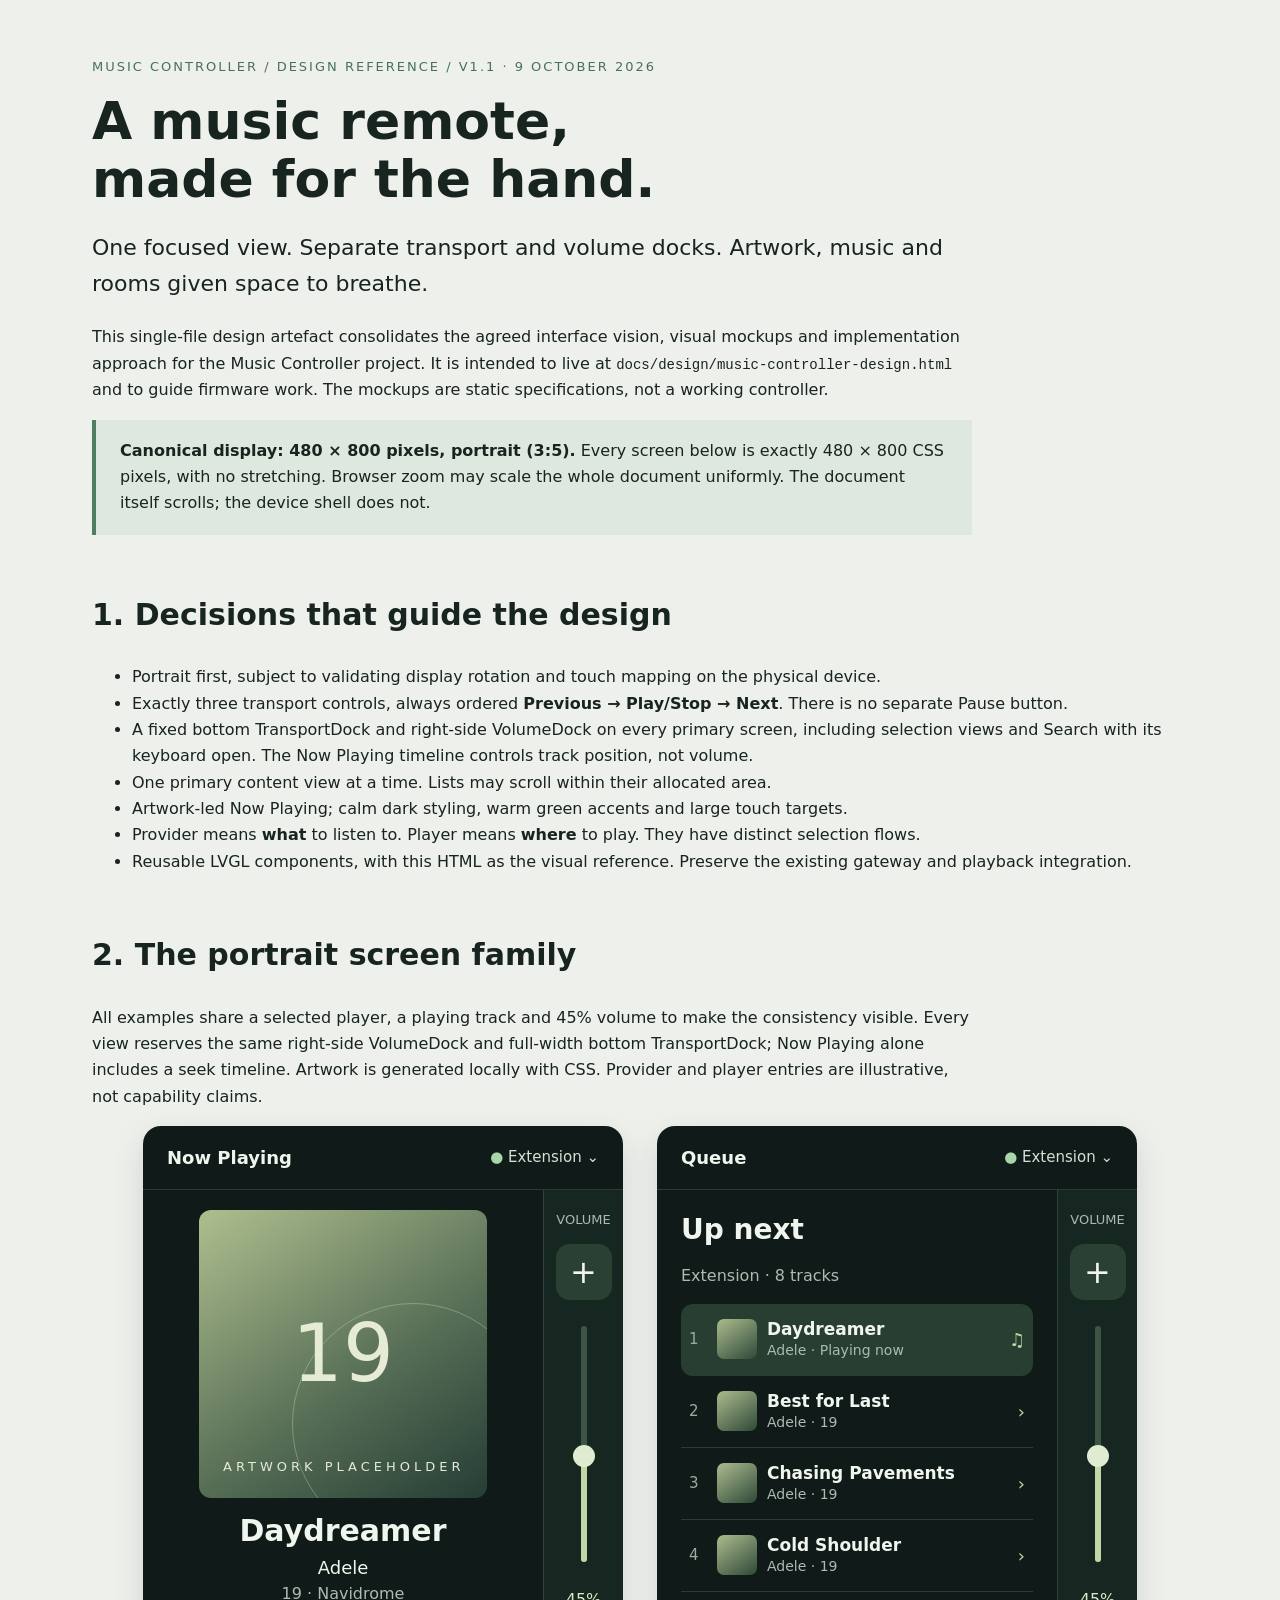
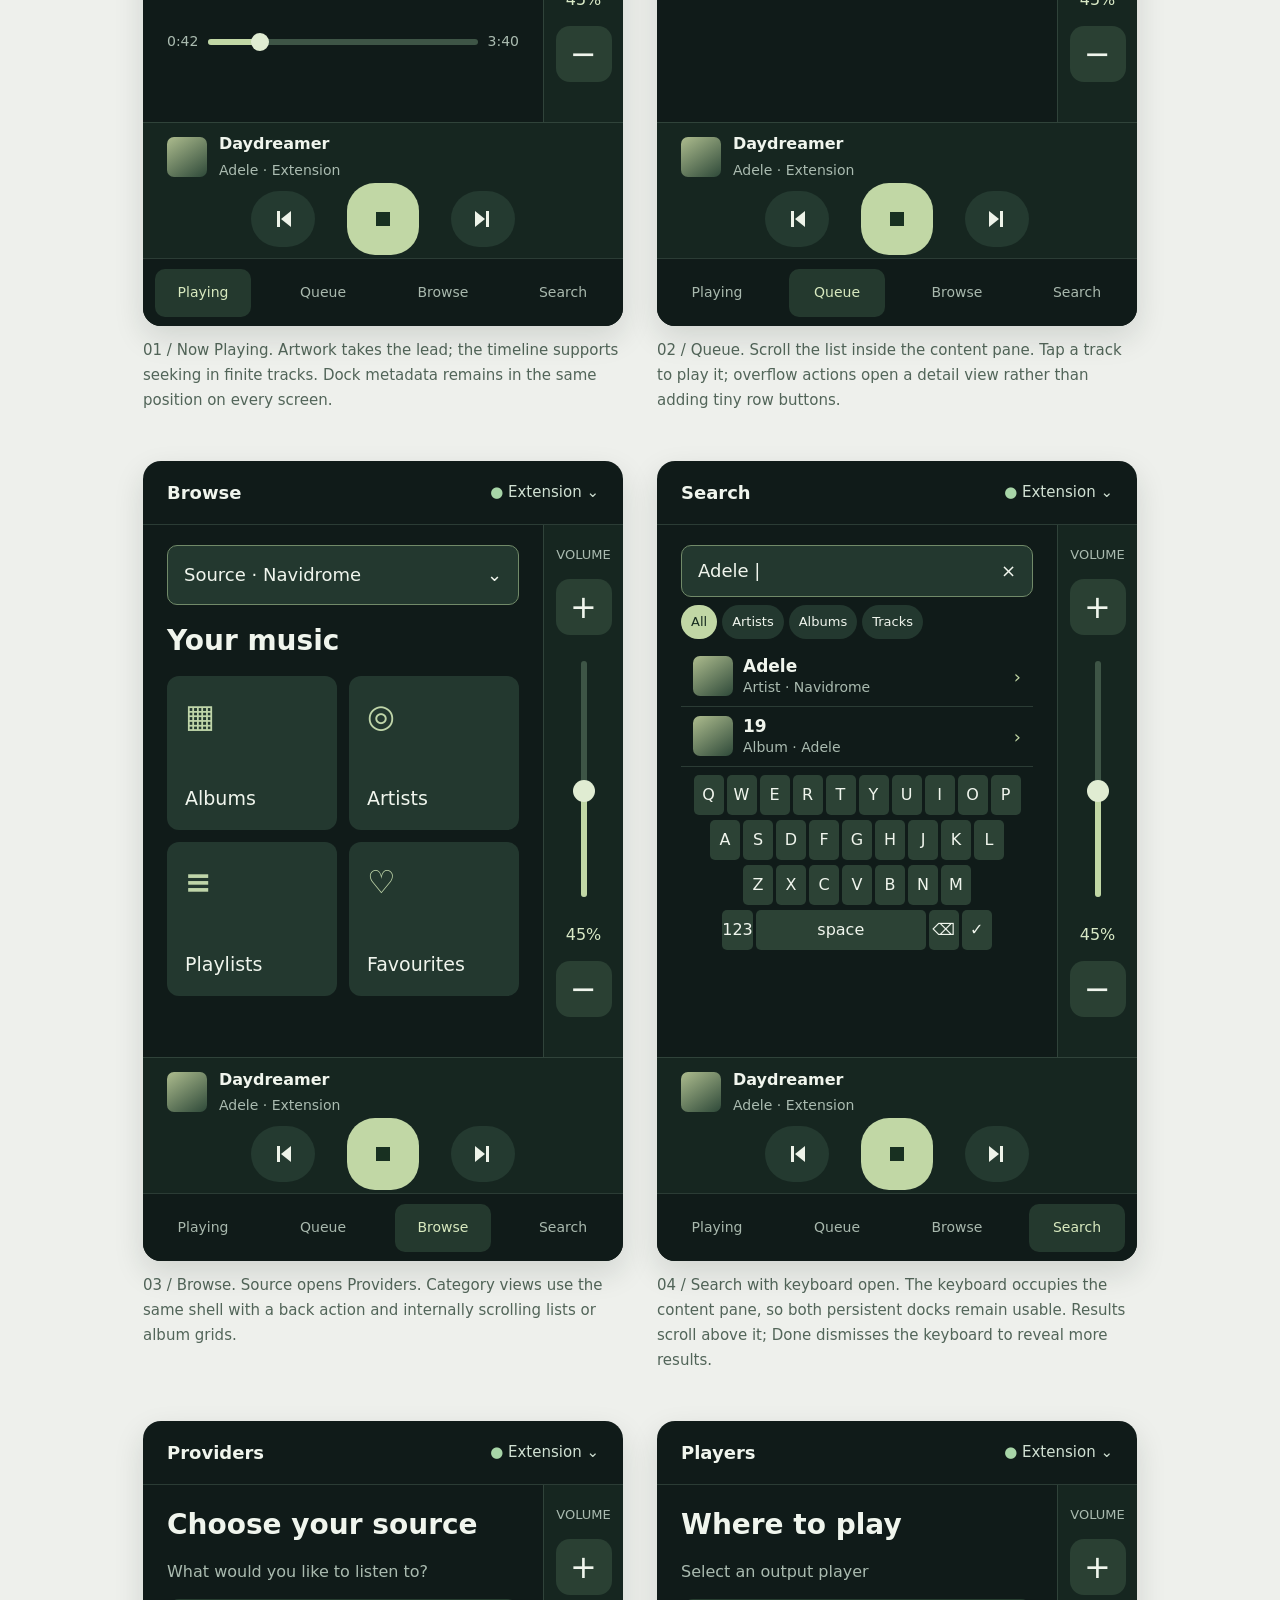
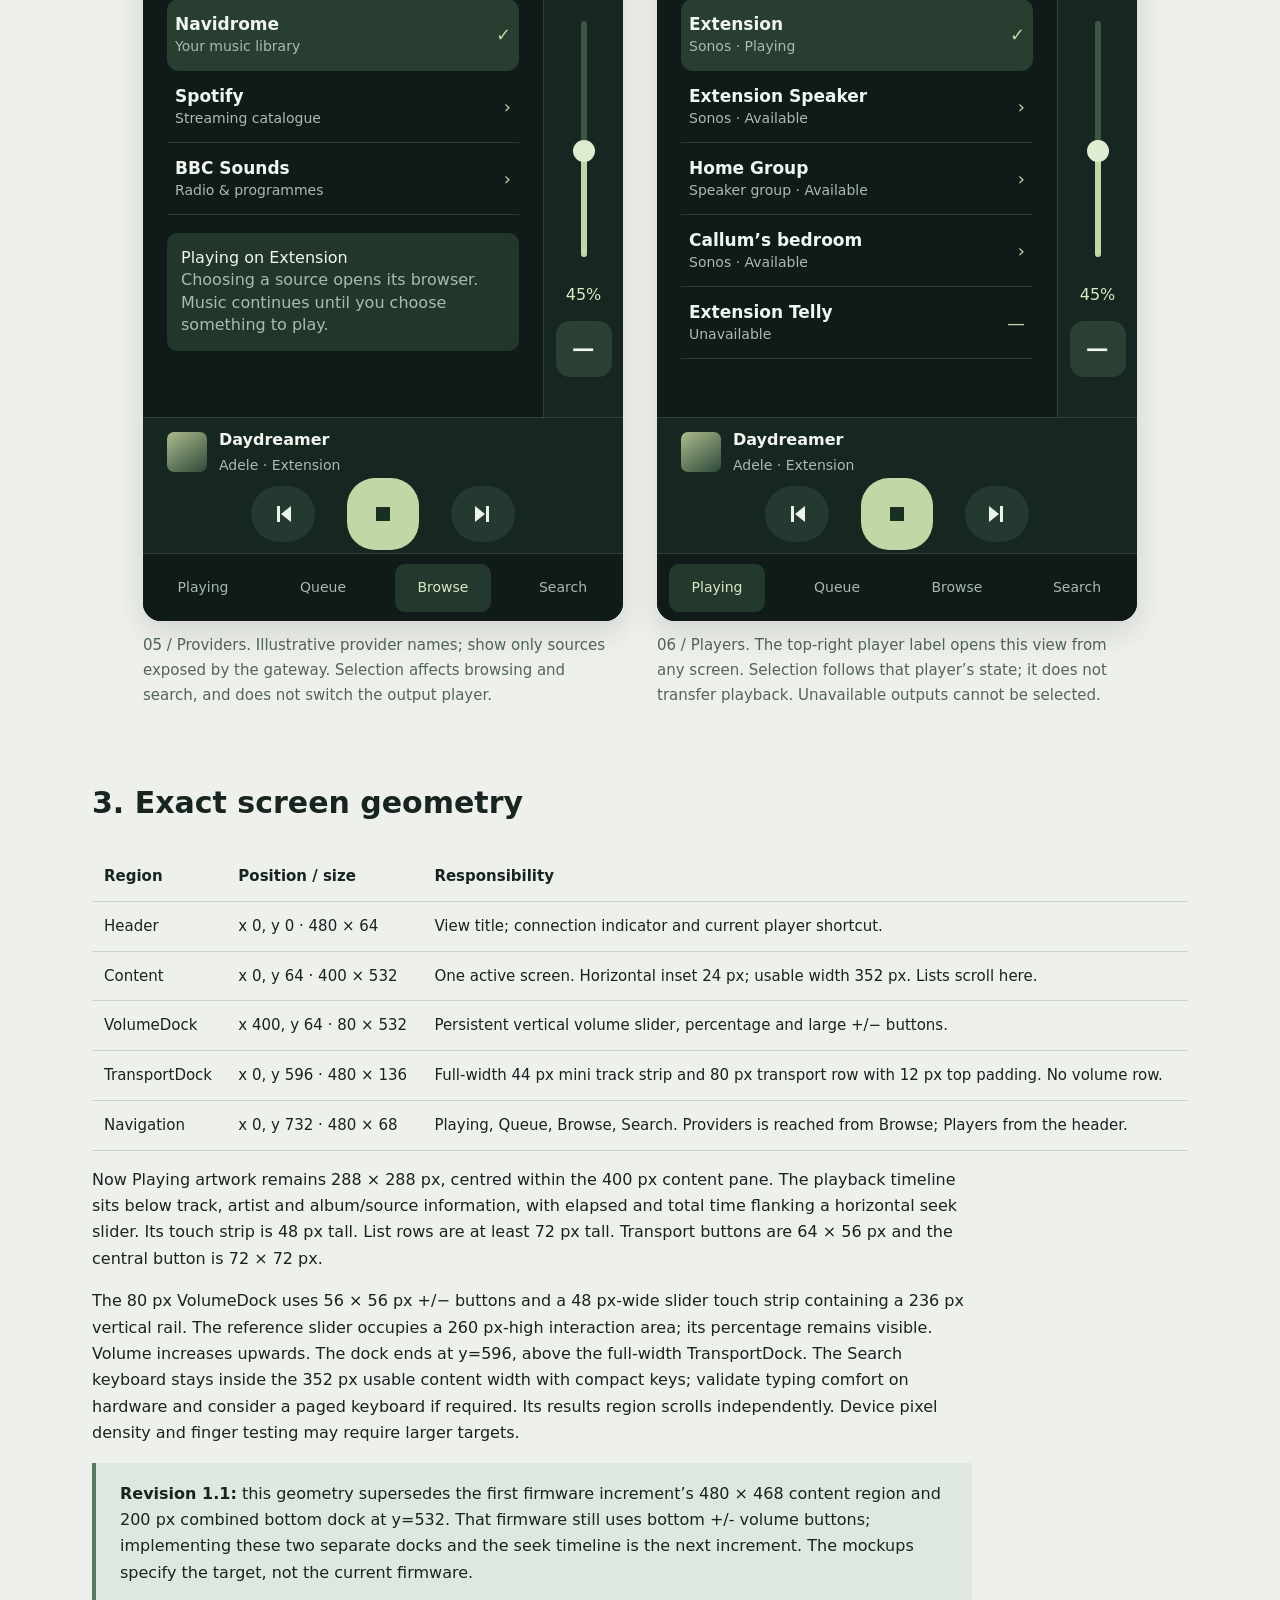
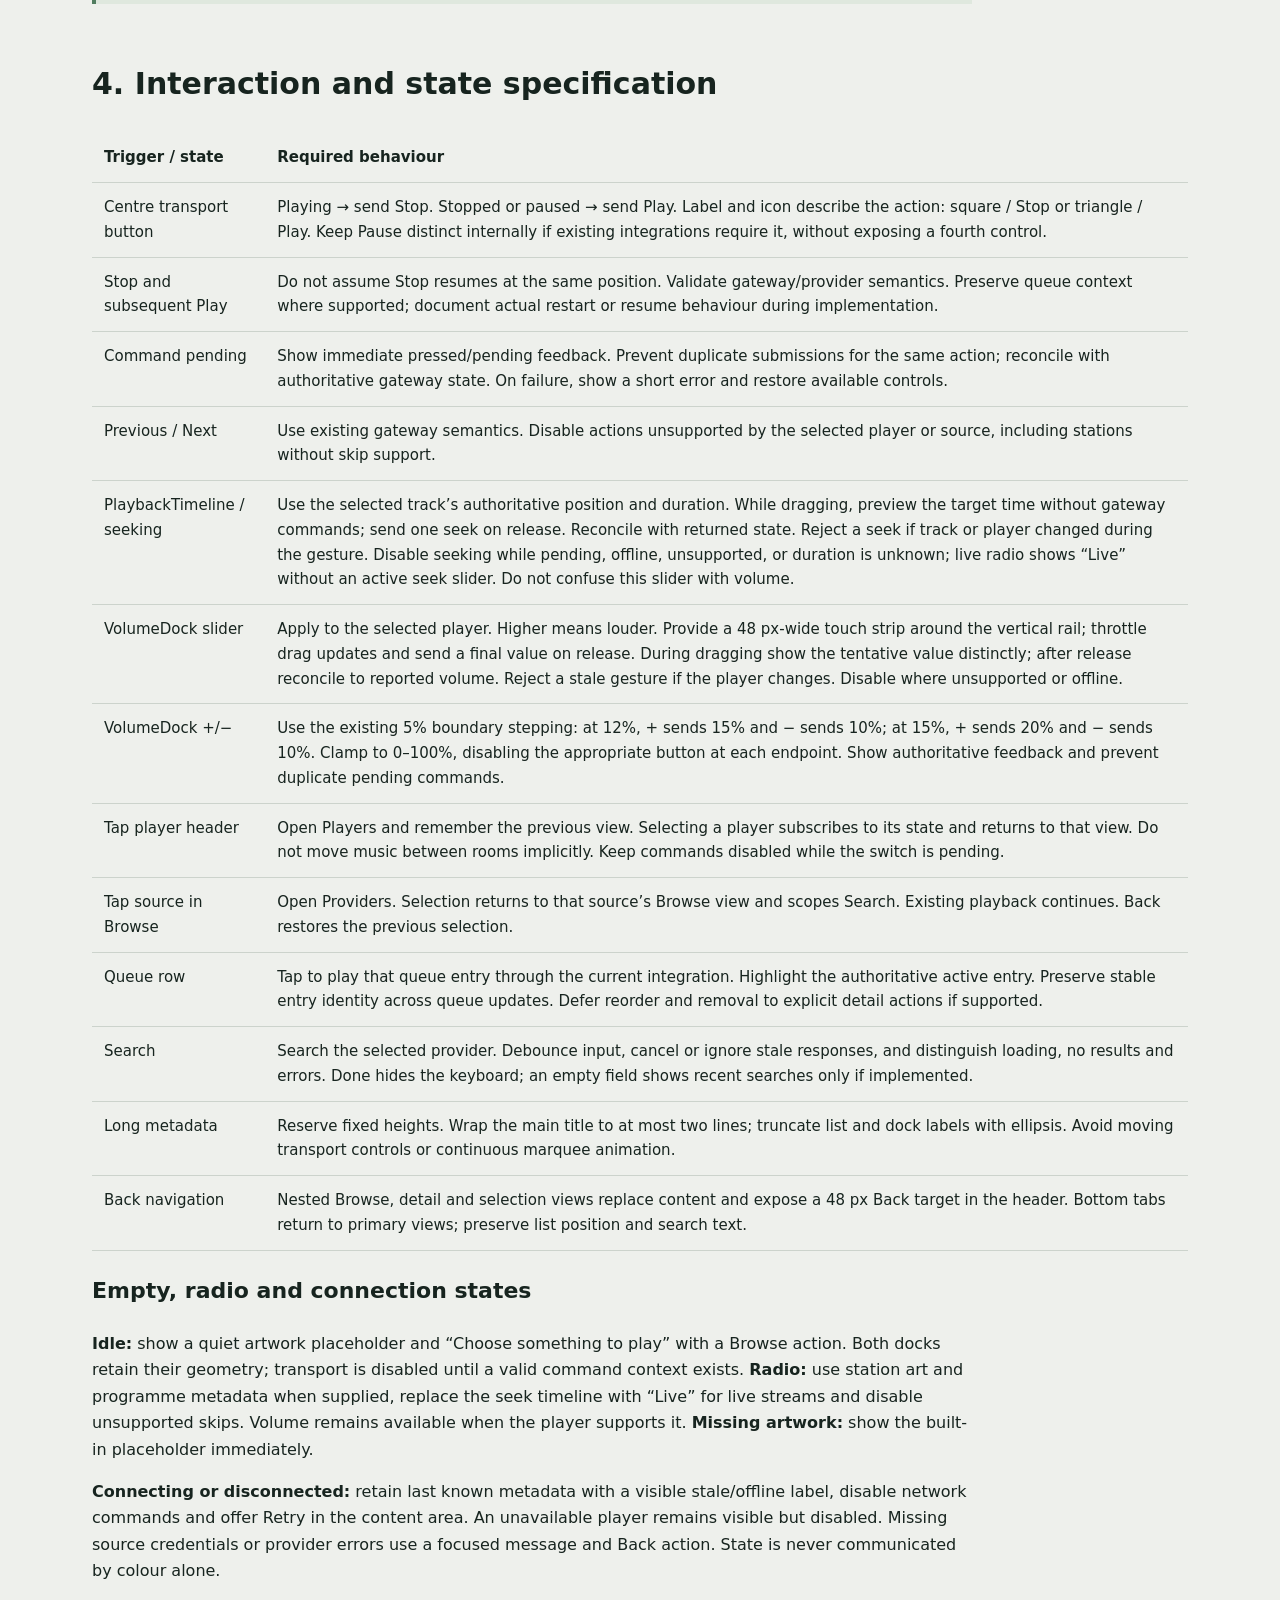
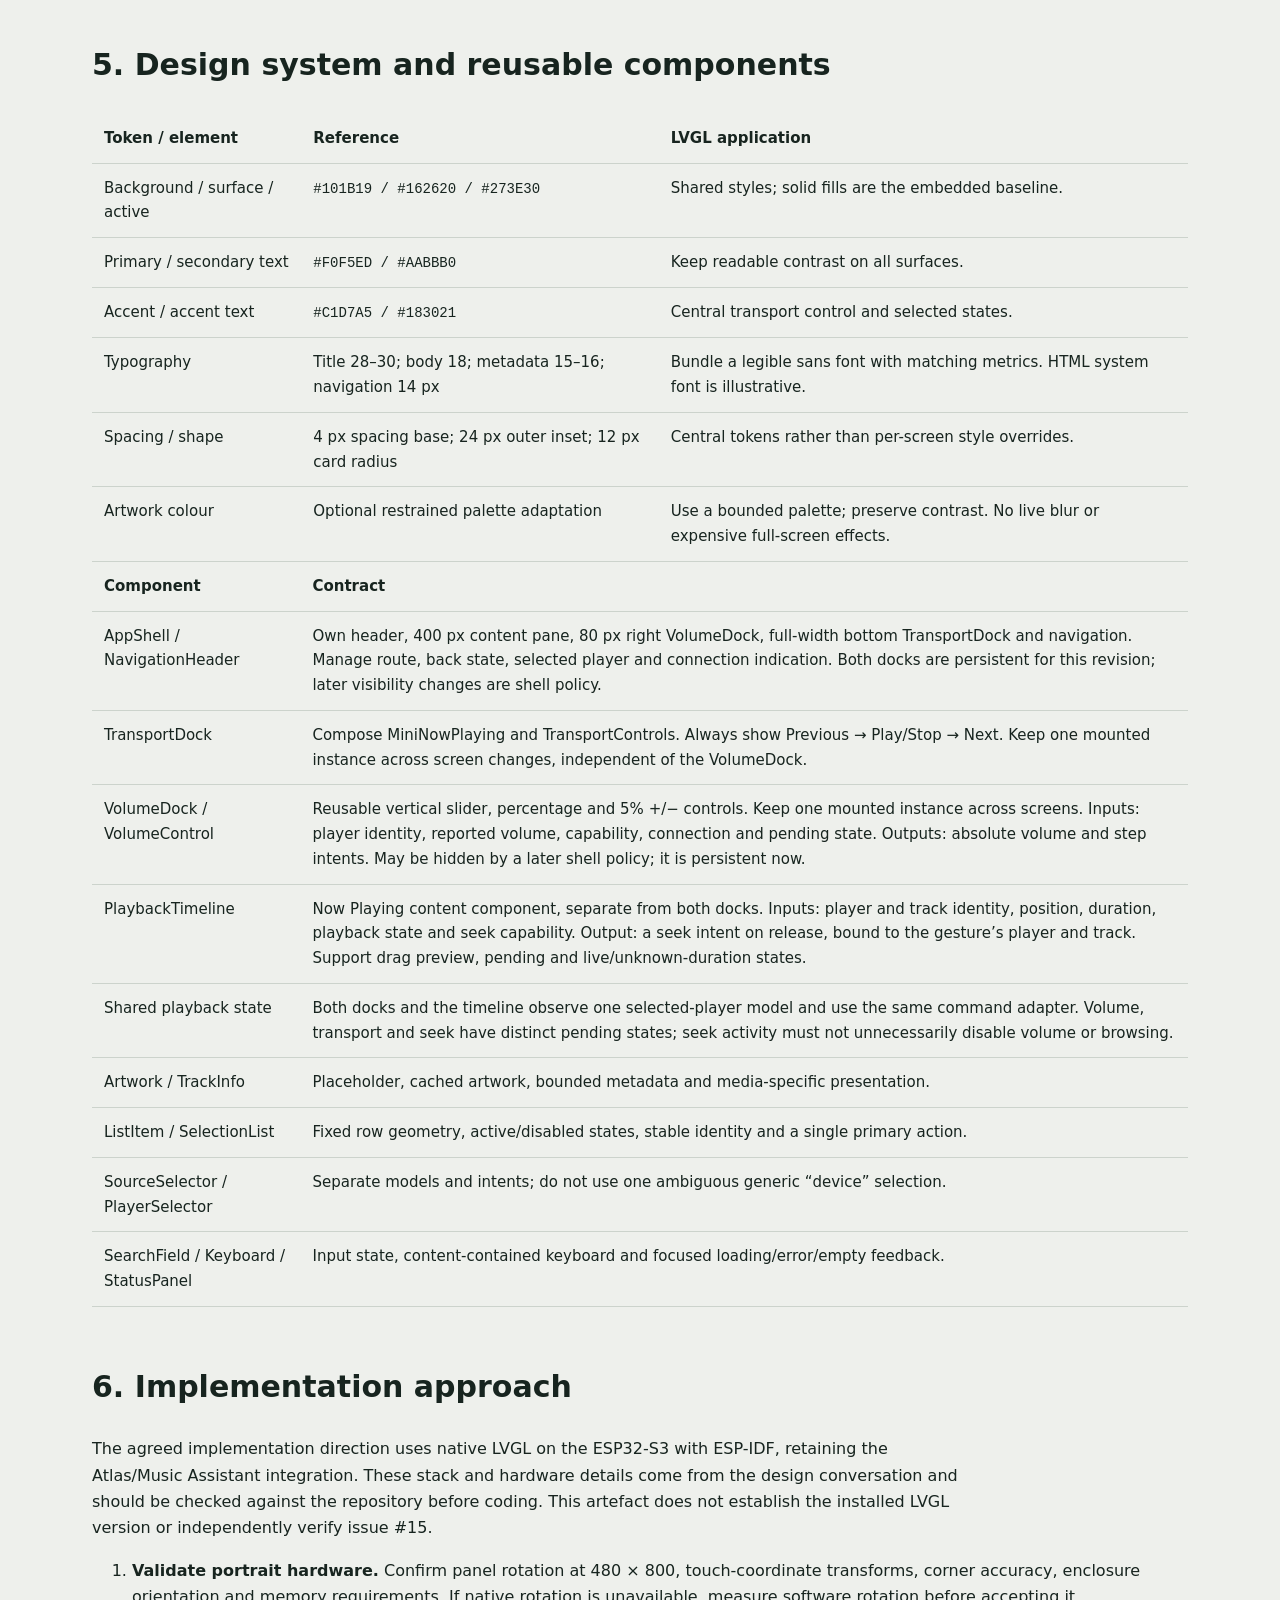
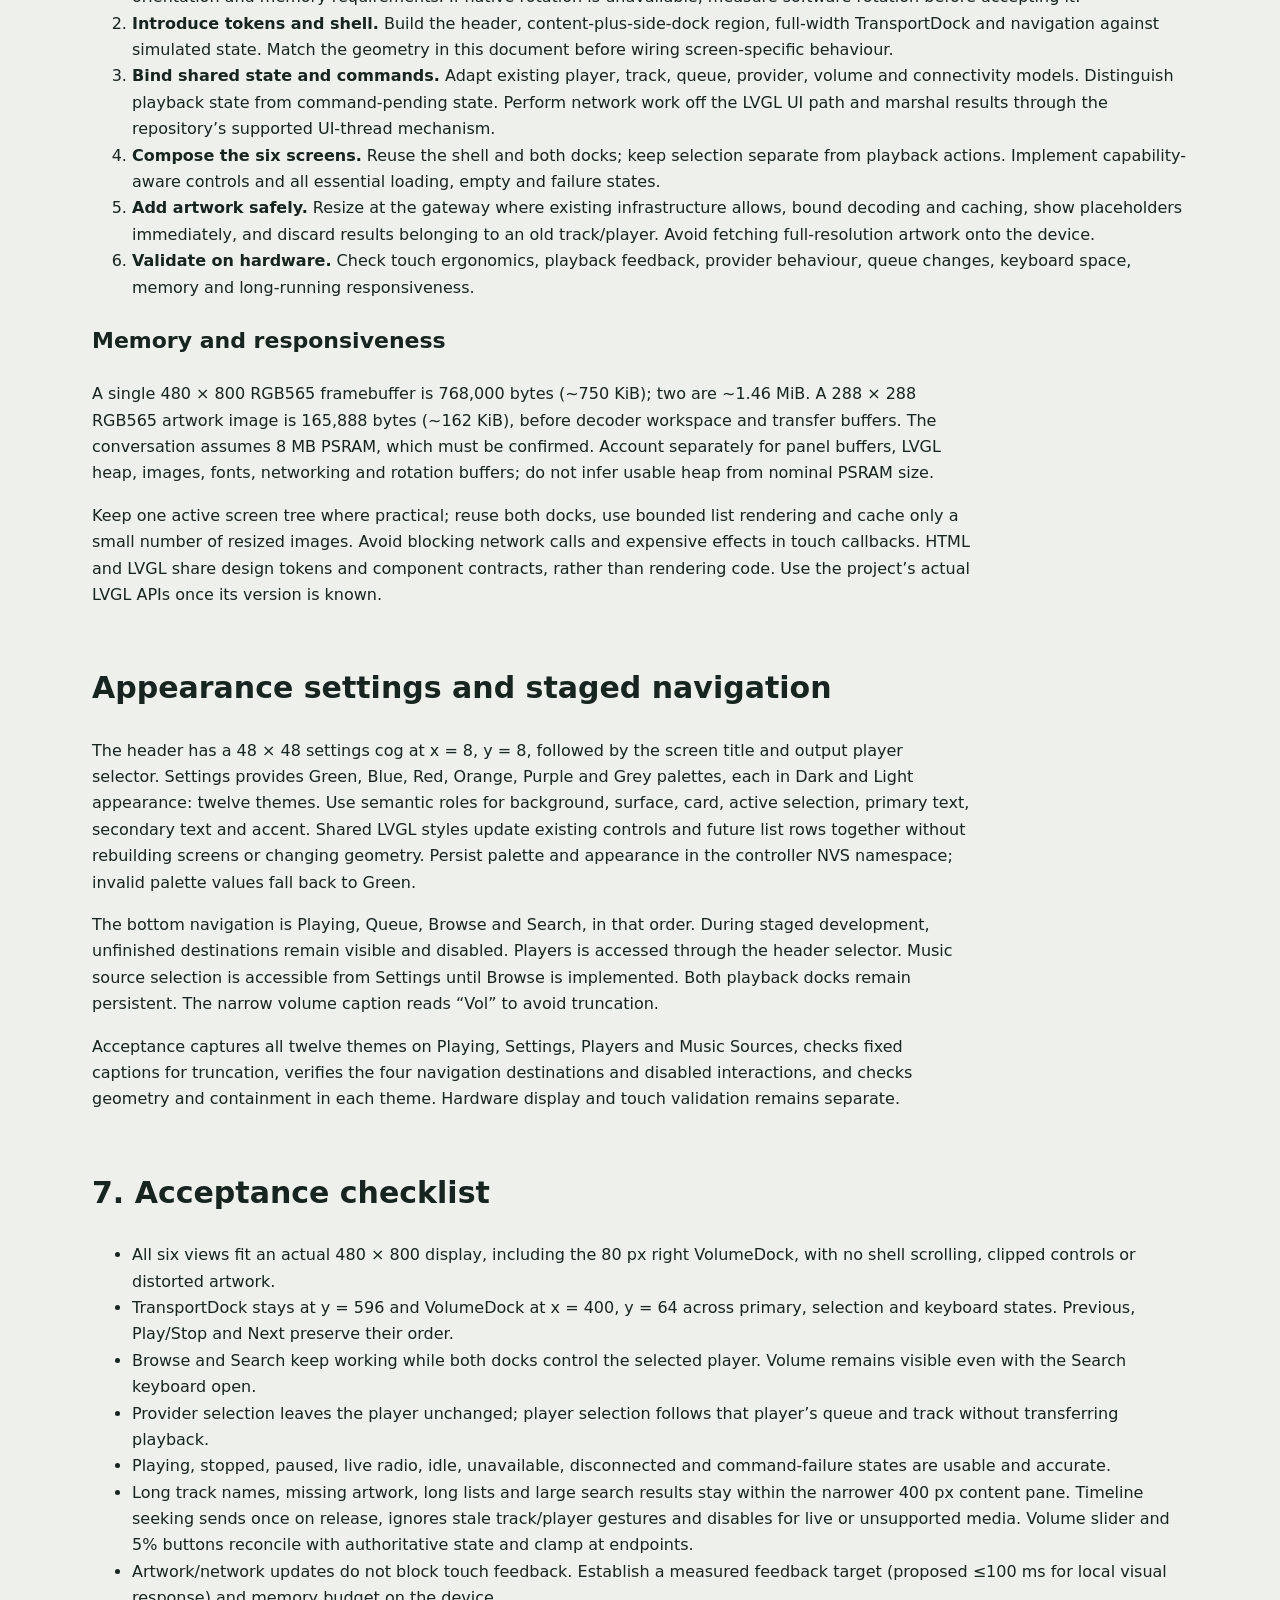
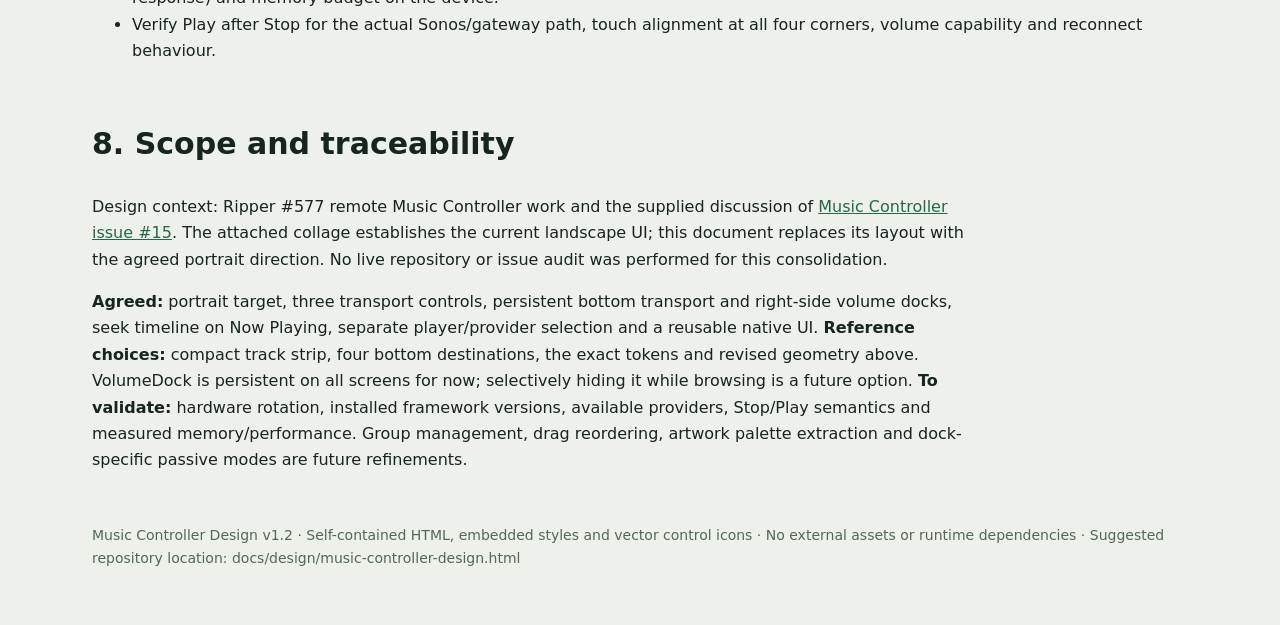
==== commit fb1178c1: "Align design navigation and add persisted light/dark palettes with native screenshot acceptance" ====
--- a/docs/design/music-controller-design.html
+++ b/docs/design/music-controller-design.html
@@ -26,4 +26,4 @@
 <tr><td>VolumeDock</td><td>x 400, y 64 · 80 × 532</td><td>Persistent vertical volume slider, percentage and large +/− buttons.</td></tr>
 <tr><td>TransportDock</td><td>x 0, y 596 · 480 × 136</td><td>Full-width 44 px mini track strip and 80 px transport row with 12 px top padding. No volume row.</td></tr>
 <tr><td>Navigation</td><td>x 0, y 732 · 480 × 68</td><td>Playing, Queue, Browse, Search. Providers is reached from Browse; Players from the header.</td></tr>
-</tbody></table><p>Now Playing artwork remains 288 × 288 px, centred within the 400 px content pane. The playback timeline sits below track, artist and album/source information, with elapsed and total time flanking a horizontal seek slider. Its touch strip is 48 px tall. List rows are at least 72 px tall. Transport buttons are 64 × 56 px and the central button is 72 × 72 px.</p><p>The 80 px VolumeDock uses 56 × 56 px +/− buttons and a 48 px-wide slider touch strip containing a 236 px vertical rail. The reference slider occupies a 260 px-high interaction area; its percentage remains visible. Volume increases upwards. The dock ends at y=596, above the full-width TransportDock. The Search keyboard stays inside the 352 px usable content width with compact keys; validate typing comfort on hardware and consider a paged keyboard if required. Its results region scrolls independently. Device pixel density and finger testing may require larger targets.</p><p class=note><strong>Revision 1.1:</strong> this geometry supersedes the first firmware increment’s 480 × 468 content region and 200 px combined bottom dock at y=532. That firmware still uses bottom +/- volume buttons; implementing these two separate docks and the seek timeline is the next increment. The mockups specify the target, not the current firmware.</p><h2>4. Interaction and state specification</h2><table><thead><tr><th>Trigger / state</th><th>Required behaviour</th></tr></thead><tbody><tr><td>Centre transport button</td><td>Playing → send Stop. Stopped or paused → send Play. Label and icon describe the action: square / Stop or triangle / Play. Keep Pause distinct internally if existing integrations require it, without exposing a fourth control.</td></tr><tr><td>Stop and subsequent Play</td><td>Do not assume Stop resumes at the same position. Validate gateway/provider semantics. Preserve queue context where supported; document actual restart or resume behaviour during implementation.</td></tr><tr><td>Command pending</td><td>Show immediate pressed/pending feedback. Prevent duplicate submissions for the same action; reconcile with authoritative gateway state. On failure, show a short error and restore available controls.</td></tr><tr><td>Previous / Next</td><td>Use existing gateway semantics. Disable actions unsupported by the selected player or source, including stations without skip support.</td></tr><tr><td>PlaybackTimeline / seeking</td><td>Use the selected track’s authoritative position and duration. While dragging, preview the target time without gateway commands; send one seek on release. Reconcile with returned state. Reject a seek if track or player changed during the gesture. Disable seeking while pending, offline, unsupported, or duration is unknown; live radio shows “Live” without an active seek slider. Do not confuse this slider with volume.</td></tr><tr><td>VolumeDock slider</td><td>Apply to the selected player. Higher means louder. Provide a 48 px-wide touch strip around the vertical rail; throttle drag updates and send a final value on release. During dragging show the tentative value distinctly; after release reconcile to reported volume. Reject a stale gesture if the player changes. Disable where unsupported or offline.</td></tr><tr><td>VolumeDock +/−</td><td>Use the existing 5% boundary stepping: at 12%, + sends 15% and − sends 10%; at 15%, + sends 20% and − sends 10%. Clamp to 0–100%, disabling the appropriate button at each endpoint. Show authoritative feedback and prevent duplicate pending commands.</td></tr><tr><td>Tap player header</td><td>Open Players and remember the previous view. Selecting a player subscribes to its state and returns to that view. Do not move music between rooms implicitly. Keep commands disabled while the switch is pending.</td></tr><tr><td>Tap source in Browse</td><td>Open Providers. Selection returns to that source’s Browse view and scopes Search. Existing playback continues. Back restores the previous selection.</td></tr><tr><td>Queue row</td><td>Tap to play that queue entry through the current integration. Highlight the authoritative active entry. Preserve stable entry identity across queue updates. Defer reorder and removal to explicit detail actions if supported.</td></tr><tr><td>Search</td><td>Search the selected provider. Debounce input, cancel or ignore stale responses, and distinguish loading, no results and errors. Done hides the keyboard; an empty field shows recent searches only if implemented.</td></tr><tr><td>Long metadata</td><td>Reserve fixed heights. Wrap the main title to at most two lines; truncate list and dock labels with ellipsis. Avoid moving transport controls or continuous marquee animation.</td></tr><tr><td>Back navigation</td><td>Nested Browse, detail and selection views replace content and expose a 48 px Back target in the header. Bottom tabs return to primary views; preserve list position and search text.</td></tr></tbody></table><h3>Empty, radio and connection states</h3><p><strong>Idle:</strong> show a quiet artwork placeholder and “Choose something to play” with a Browse action. Both docks retain their geometry; transport is disabled until a valid command context exists. <strong>Radio:</strong> use station art and programme metadata when supplied, replace the seek timeline with “Live” for live streams and disable unsupported skips. Volume remains available when the player supports it. <strong>Missing artwork:</strong> show the built-in placeholder immediately.</p><p><strong>Connecting or disconnected:</strong> retain last known metadata with a visible stale/offline label, disable network commands and offer Retry in the content area. An unavailable player remains visible but disabled. Missing source credentials or provider errors use a focused message and Back action. State is never communicated by colour alone.</p><h2>5. Design system and reusable components</h2><table><thead><tr><th>Token / element</th><th>Reference</th><th>LVGL application</th></tr></thead><tbody><tr><td>Background / surface / active</td><td><code>#101B19 / #162620 / #273E30</code></td><td>Shared styles; solid fills are the embedded baseline.</td></tr><tr><td>Primary / secondary text</td><td><code>#F0F5ED / #AABBB0</code></td><td>Keep readable contrast on all surfaces.</td></tr><tr><td>Accent / accent text</td><td><code>#C1D7A5 / #183021</code></td><td>Central transport control and selected states.</td></tr><tr><td>Typography</td><td>Title 28–30; body 18; metadata 15–16; navigation 14 px</td><td>Bundle a legible sans font with matching metrics. HTML system font is illustrative.</td></tr><tr><td>Spacing / shape</td><td>4 px spacing base; 24 px outer inset; 12 px card radius</td><td>Central tokens rather than per-screen style overrides.</td></tr><tr><td>Artwork colour</td><td>Optional restrained palette adaptation</td><td>Use a bounded palette; preserve contrast. No live blur or expensive full-screen effects.</td></tr></tbody></table><table><thead><tr><th>Component</th><th>Contract</th></tr></thead><tbody><tr><td>AppShell / NavigationHeader</td><td>Own header, 400 px content pane, 80 px right VolumeDock, full-width bottom TransportDock and navigation. Manage route, back state, selected player and connection indication. Both docks are persistent for this revision; later visibility changes are shell policy.</td></tr><tr><td>TransportDock</td><td>Compose MiniNowPlaying and TransportControls. Always show Previous → Play/Stop → Next. Keep one mounted instance across screen changes, independent of the VolumeDock.</td></tr><tr><td>VolumeDock / VolumeControl</td><td>Reusable vertical slider, percentage and 5% +/− controls. Keep one mounted instance across screens. Inputs: player identity, reported volume, capability, connection and pending state. Outputs: absolute volume and step intents. May be hidden by a later shell policy; it is persistent now.</td></tr><tr><td>PlaybackTimeline</td><td>Now Playing content component, separate from both docks. Inputs: player and track identity, position, duration, playback state and seek capability. Output: a seek intent on release, bound to the gesture’s player and track. Support drag preview, pending and live/unknown-duration states.</td></tr><tr><td>Shared playback state</td><td>Both docks and the timeline observe one selected-player model and use the same command adapter. Volume, transport and seek have distinct pending states; seek activity must not unnecessarily disable volume or browsing.</td></tr><tr><td>Artwork / TrackInfo</td><td>Placeholder, cached artwork, bounded metadata and media-specific presentation.</td></tr><tr><td>ListItem / SelectionList</td><td>Fixed row geometry, active/disabled states, stable identity and a single primary action.</td></tr><tr><td>SourceSelector / PlayerSelector</td><td>Separate models and intents; do not use one ambiguous generic “device” selection.</td></tr><tr><td>SearchField / Keyboard / StatusPanel</td><td>Input state, content-contained keyboard and focused loading/error/empty feedback.</td></tr></tbody></table><h2>6. Implementation approach</h2><p>The agreed implementation direction uses native LVGL on the ESP32-S3 with ESP-IDF, retaining the Atlas/Music Assistant integration. These stack and hardware details come from the design conversation and should be checked against the repository before coding. This artefact does not establish the installed LVGL version or independently verify issue #15.</p><ol><li><strong>Validate portrait hardware.</strong> Confirm panel rotation at 480 × 800, touch-coordinate transforms, corner accuracy, enclosure orientation and memory requirements. If native rotation is unavailable, measure software rotation before accepting it.</li><li><strong>Introduce tokens and shell.</strong> Build the header, content-plus-side-dock region, full-width TransportDock and navigation against simulated state. Match the geometry in this document before wiring screen-specific behaviour.</li><li><strong>Bind shared state and commands.</strong> Adapt existing player, track, queue, provider, volume and connectivity models. Distinguish playback state from command-pending state. Perform network work off the LVGL UI path and marshal results through the repository’s supported UI-thread mechanism.</li><li><strong>Compose the six screens.</strong> Reuse the shell and both docks; keep selection separate from playback actions. Implement capability-aware controls and all essential loading, empty and failure states.</li><li><strong>Add artwork safely.</strong> Resize at the gateway where existing infrastructure allows, bound decoding and caching, show placeholders immediately, and discard results belonging to an old track/player. Avoid fetching full-resolution artwork onto the device.</li><li><strong>Validate on hardware.</strong> Check touch ergonomics, playback feedback, provider behaviour, queue changes, keyboard space, memory and long-running responsiveness.</li></ol><h3>Memory and responsiveness</h3><p>A single 480 × 800 RGB565 framebuffer is 768,000 bytes (~750 KiB); two are ~1.46 MiB. A 288 × 288 RGB565 artwork image is 165,888 bytes (~162 KiB), before decoder workspace and transfer buffers. The conversation assumes 8 MB PSRAM, which must be confirmed. Account separately for panel buffers, LVGL heap, images, fonts, networking and rotation buffers; do not infer usable heap from nominal PSRAM size.</p><p>Keep one active screen tree where practical; reuse both docks, use bounded list rendering and cache only a small number of resized images. Avoid blocking network calls and expensive effects in touch callbacks. HTML and LVGL share design tokens and component contracts, rather than rendering code. Use the project’s actual LVGL APIs once its version is known.</p><h2>7. Acceptance checklist</h2><ul><li>All six views fit an actual 480 × 800 display, including the 80 px right VolumeDock, with no shell scrolling, clipped controls or distorted artwork.</li><li>TransportDock stays at y = 596 and VolumeDock at x = 400, y = 64 across primary, selection and keyboard states. Previous, Play/Stop and Next preserve their order.</li><li>Browse and Search keep working while both docks control the selected player. Volume remains visible even with the Search keyboard open.</li><li>Provider selection leaves the player unchanged; player selection follows that player’s queue and track without transferring playback.</li><li>Playing, stopped, paused, live radio, idle, unavailable, disconnected and command-failure states are usable and accurate.</li><li>Long track names, missing artwork, long lists and large search results stay within the narrower 400 px content pane. Timeline seeking sends once on release, ignores stale track/player gestures and disables for live or unsupported media. Volume slider and 5% buttons reconcile with authoritative state and clamp at endpoints.</li><li>Artwork/network updates do not block touch feedback. Establish a measured feedback target (proposed ≤100 ms for local visual response) and memory budget on the device.</li><li>Verify Play after Stop for the actual Sonos/gateway path, touch alignment at all four corners, volume capability and reconnect behaviour.</li></ul><h2>8. Scope and traceability</h2><p>Design context: Ripper #577 remote Music Controller work and the supplied discussion of <a href="https://github.com/lewiskingy/music-controller/issues/15">Music Controller issue #15</a>. The attached collage establishes the current landscape UI; this document replaces its layout with the agreed portrait direction. No live repository or issue audit was performed for this consolidation.</p><p><strong>Agreed:</strong> portrait target, three transport controls, persistent bottom transport and right-side volume docks, seek timeline on Now Playing, separate player/provider selection and a reusable native UI. <strong>Reference choices:</strong> compact track strip, four bottom destinations, the exact tokens and revised geometry above. VolumeDock is persistent on all screens for now; selectively hiding it while browsing is a future option. <strong>To validate:</strong> hardware rotation, installed framework versions, available providers, Stop/Play semantics and measured memory/performance. Group management, drag reordering, artwork palette extraction and dock-specific passive modes are future refinements.</p><footer>Music Controller Design v1.1 · Self-contained HTML, embedded styles and vector control icons · No external assets or runtime dependencies · Suggested repository location: docs/design/music-controller-design.html</footer></main></body></html>
+</tbody></table><p>Now Playing artwork remains 288 × 288 px, centred within the 400 px content pane. The playback timeline sits below track, artist and album/source information, with elapsed and total time flanking a horizontal seek slider. Its touch strip is 48 px tall. List rows are at least 72 px tall. Transport buttons are 64 × 56 px and the central button is 72 × 72 px.</p><p>The 80 px VolumeDock uses 56 × 56 px +/− buttons and a 48 px-wide slider touch strip containing a 236 px vertical rail. The reference slider occupies a 260 px-high interaction area; its percentage remains visible. Volume increases upwards. The dock ends at y=596, above the full-width TransportDock. The Search keyboard stays inside the 352 px usable content width with compact keys; validate typing comfort on hardware and consider a paged keyboard if required. Its results region scrolls independently. Device pixel density and finger testing may require larger targets.</p><p class=note><strong>Revision 1.1:</strong> this geometry supersedes the first firmware increment’s 480 × 468 content region and 200 px combined bottom dock at y=532. That firmware still uses bottom +/- volume buttons; implementing these two separate docks and the seek timeline is the next increment. The mockups specify the target, not the current firmware.</p><h2>4. Interaction and state specification</h2><table><thead><tr><th>Trigger / state</th><th>Required behaviour</th></tr></thead><tbody><tr><td>Centre transport button</td><td>Playing → send Stop. Stopped or paused → send Play. Label and icon describe the action: square / Stop or triangle / Play. Keep Pause distinct internally if existing integrations require it, without exposing a fourth control.</td></tr><tr><td>Stop and subsequent Play</td><td>Do not assume Stop resumes at the same position. Validate gateway/provider semantics. Preserve queue context where supported; document actual restart or resume behaviour during implementation.</td></tr><tr><td>Command pending</td><td>Show immediate pressed/pending feedback. Prevent duplicate submissions for the same action; reconcile with authoritative gateway state. On failure, show a short error and restore available controls.</td></tr><tr><td>Previous / Next</td><td>Use existing gateway semantics. Disable actions unsupported by the selected player or source, including stations without skip support.</td></tr><tr><td>PlaybackTimeline / seeking</td><td>Use the selected track’s authoritative position and duration. While dragging, preview the target time without gateway commands; send one seek on release. Reconcile with returned state. Reject a seek if track or player changed during the gesture. Disable seeking while pending, offline, unsupported, or duration is unknown; live radio shows “Live” without an active seek slider. Do not confuse this slider with volume.</td></tr><tr><td>VolumeDock slider</td><td>Apply to the selected player. Higher means louder. Provide a 48 px-wide touch strip around the vertical rail; throttle drag updates and send a final value on release. During dragging show the tentative value distinctly; after release reconcile to reported volume. Reject a stale gesture if the player changes. Disable where unsupported or offline.</td></tr><tr><td>VolumeDock +/−</td><td>Use the existing 5% boundary stepping: at 12%, + sends 15% and − sends 10%; at 15%, + sends 20% and − sends 10%. Clamp to 0–100%, disabling the appropriate button at each endpoint. Show authoritative feedback and prevent duplicate pending commands.</td></tr><tr><td>Tap player header</td><td>Open Players and remember the previous view. Selecting a player subscribes to its state and returns to that view. Do not move music between rooms implicitly. Keep commands disabled while the switch is pending.</td></tr><tr><td>Tap source in Browse</td><td>Open Providers. Selection returns to that source’s Browse view and scopes Search. Existing playback continues. Back restores the previous selection.</td></tr><tr><td>Queue row</td><td>Tap to play that queue entry through the current integration. Highlight the authoritative active entry. Preserve stable entry identity across queue updates. Defer reorder and removal to explicit detail actions if supported.</td></tr><tr><td>Search</td><td>Search the selected provider. Debounce input, cancel or ignore stale responses, and distinguish loading, no results and errors. Done hides the keyboard; an empty field shows recent searches only if implemented.</td></tr><tr><td>Long metadata</td><td>Reserve fixed heights. Wrap the main title to at most two lines; truncate list and dock labels with ellipsis. Avoid moving transport controls or continuous marquee animation.</td></tr><tr><td>Back navigation</td><td>Nested Browse, detail and selection views replace content and expose a 48 px Back target in the header. Bottom tabs return to primary views; preserve list position and search text.</td></tr></tbody></table><h3>Empty, radio and connection states</h3><p><strong>Idle:</strong> show a quiet artwork placeholder and “Choose something to play” with a Browse action. Both docks retain their geometry; transport is disabled until a valid command context exists. <strong>Radio:</strong> use station art and programme metadata when supplied, replace the seek timeline with “Live” for live streams and disable unsupported skips. Volume remains available when the player supports it. <strong>Missing artwork:</strong> show the built-in placeholder immediately.</p><p><strong>Connecting or disconnected:</strong> retain last known metadata with a visible stale/offline label, disable network commands and offer Retry in the content area. An unavailable player remains visible but disabled. Missing source credentials or provider errors use a focused message and Back action. State is never communicated by colour alone.</p><h2>5. Design system and reusable components</h2><table><thead><tr><th>Token / element</th><th>Reference</th><th>LVGL application</th></tr></thead><tbody><tr><td>Background / surface / active</td><td><code>#101B19 / #162620 / #273E30</code></td><td>Shared styles; solid fills are the embedded baseline.</td></tr><tr><td>Primary / secondary text</td><td><code>#F0F5ED / #AABBB0</code></td><td>Keep readable contrast on all surfaces.</td></tr><tr><td>Accent / accent text</td><td><code>#C1D7A5 / #183021</code></td><td>Central transport control and selected states.</td></tr><tr><td>Typography</td><td>Title 28–30; body 18; metadata 15–16; navigation 14 px</td><td>Bundle a legible sans font with matching metrics. HTML system font is illustrative.</td></tr><tr><td>Spacing / shape</td><td>4 px spacing base; 24 px outer inset; 12 px card radius</td><td>Central tokens rather than per-screen style overrides.</td></tr><tr><td>Artwork colour</td><td>Optional restrained palette adaptation</td><td>Use a bounded palette; preserve contrast. No live blur or expensive full-screen effects.</td></tr></tbody></table><table><thead><tr><th>Component</th><th>Contract</th></tr></thead><tbody><tr><td>AppShell / NavigationHeader</td><td>Own header, 400 px content pane, 80 px right VolumeDock, full-width bottom TransportDock and navigation. Manage route, back state, selected player and connection indication. Both docks are persistent for this revision; later visibility changes are shell policy.</td></tr><tr><td>TransportDock</td><td>Compose MiniNowPlaying and TransportControls. Always show Previous → Play/Stop → Next. Keep one mounted instance across screen changes, independent of the VolumeDock.</td></tr><tr><td>VolumeDock / VolumeControl</td><td>Reusable vertical slider, percentage and 5% +/− controls. Keep one mounted instance across screens. Inputs: player identity, reported volume, capability, connection and pending state. Outputs: absolute volume and step intents. May be hidden by a later shell policy; it is persistent now.</td></tr><tr><td>PlaybackTimeline</td><td>Now Playing content component, separate from both docks. Inputs: player and track identity, position, duration, playback state and seek capability. Output: a seek intent on release, bound to the gesture’s player and track. Support drag preview, pending and live/unknown-duration states.</td></tr><tr><td>Shared playback state</td><td>Both docks and the timeline observe one selected-player model and use the same command adapter. Volume, transport and seek have distinct pending states; seek activity must not unnecessarily disable volume or browsing.</td></tr><tr><td>Artwork / TrackInfo</td><td>Placeholder, cached artwork, bounded metadata and media-specific presentation.</td></tr><tr><td>ListItem / SelectionList</td><td>Fixed row geometry, active/disabled states, stable identity and a single primary action.</td></tr><tr><td>SourceSelector / PlayerSelector</td><td>Separate models and intents; do not use one ambiguous generic “device” selection.</td></tr><tr><td>SearchField / Keyboard / StatusPanel</td><td>Input state, content-contained keyboard and focused loading/error/empty feedback.</td></tr></tbody></table><h2>6. Implementation approach</h2><p>The agreed implementation direction uses native LVGL on the ESP32-S3 with ESP-IDF, retaining the Atlas/Music Assistant integration. These stack and hardware details come from the design conversation and should be checked against the repository before coding. This artefact does not establish the installed LVGL version or independently verify issue #15.</p><ol><li><strong>Validate portrait hardware.</strong> Confirm panel rotation at 480 × 800, touch-coordinate transforms, corner accuracy, enclosure orientation and memory requirements. If native rotation is unavailable, measure software rotation before accepting it.</li><li><strong>Introduce tokens and shell.</strong> Build the header, content-plus-side-dock region, full-width TransportDock and navigation against simulated state. Match the geometry in this document before wiring screen-specific behaviour.</li><li><strong>Bind shared state and commands.</strong> Adapt existing player, track, queue, provider, volume and connectivity models. Distinguish playback state from command-pending state. Perform network work off the LVGL UI path and marshal results through the repository’s supported UI-thread mechanism.</li><li><strong>Compose the six screens.</strong> Reuse the shell and both docks; keep selection separate from playback actions. Implement capability-aware controls and all essential loading, empty and failure states.</li><li><strong>Add artwork safely.</strong> Resize at the gateway where existing infrastructure allows, bound decoding and caching, show placeholders immediately, and discard results belonging to an old track/player. Avoid fetching full-resolution artwork onto the device.</li><li><strong>Validate on hardware.</strong> Check touch ergonomics, playback feedback, provider behaviour, queue changes, keyboard space, memory and long-running responsiveness.</li></ol><h3>Memory and responsiveness</h3><p>A single 480 × 800 RGB565 framebuffer is 768,000 bytes (~750 KiB); two are ~1.46 MiB. A 288 × 288 RGB565 artwork image is 165,888 bytes (~162 KiB), before decoder workspace and transfer buffers. The conversation assumes 8 MB PSRAM, which must be confirmed. Account separately for panel buffers, LVGL heap, images, fonts, networking and rotation buffers; do not infer usable heap from nominal PSRAM size.</p><p>Keep one active screen tree where practical; reuse both docks, use bounded list rendering and cache only a small number of resized images. Avoid blocking network calls and expensive effects in touch callbacks. HTML and LVGL share design tokens and component contracts, rather than rendering code. Use the project’s actual LVGL APIs once its version is known.</p><h2>Appearance settings and staged navigation</h2><p>The header has a 48 × 48 settings cog at x = 8, y = 8, followed by the screen title and output player selector. Settings provides Green, Blue, Red, Orange, Purple and Grey palettes, each in Dark and Light appearance: twelve themes. Use semantic roles for background, surface, card, active selection, primary text, secondary text and accent. Shared LVGL styles update existing controls and future list rows together without rebuilding screens or changing geometry. Persist palette and appearance in the controller NVS namespace; invalid palette values fall back to Green.</p><p>The bottom navigation is Playing, Queue, Browse and Search, in that order. During staged development, unfinished destinations remain visible and disabled. Players is accessed through the header selector. Music source selection is accessible from Settings until Browse is implemented. Both playback docks remain persistent. The narrow volume caption reads “Vol” to avoid truncation.</p><p>Acceptance captures all twelve themes on Playing, Settings, Players and Music Sources, checks fixed captions for truncation, verifies the four navigation destinations and disabled interactions, and checks geometry and containment in each theme. Hardware display and touch validation remains separate.</p><h2>7. Acceptance checklist</h2><ul><li>All six views fit an actual 480 × 800 display, including the 80 px right VolumeDock, with no shell scrolling, clipped controls or distorted artwork.</li><li>TransportDock stays at y = 596 and VolumeDock at x = 400, y = 64 across primary, selection and keyboard states. Previous, Play/Stop and Next preserve their order.</li><li>Browse and Search keep working while both docks control the selected player. Volume remains visible even with the Search keyboard open.</li><li>Provider selection leaves the player unchanged; player selection follows that player’s queue and track without transferring playback.</li><li>Playing, stopped, paused, live radio, idle, unavailable, disconnected and command-failure states are usable and accurate.</li><li>Long track names, missing artwork, long lists and large search results stay within the narrower 400 px content pane. Timeline seeking sends once on release, ignores stale track/player gestures and disables for live or unsupported media. Volume slider and 5% buttons reconcile with authoritative state and clamp at endpoints.</li><li>Artwork/network updates do not block touch feedback. Establish a measured feedback target (proposed ≤100 ms for local visual response) and memory budget on the device.</li><li>Verify Play after Stop for the actual Sonos/gateway path, touch alignment at all four corners, volume capability and reconnect behaviour.</li></ul><h2>8. Scope and traceability</h2><p>Design context: Ripper #577 remote Music Controller work and the supplied discussion of <a href="https://github.com/lewiskingy/music-controller/issues/15">Music Controller issue #15</a>. The attached collage establishes the current landscape UI; this document replaces its layout with the agreed portrait direction. No live repository or issue audit was performed for this consolidation.</p><p><strong>Agreed:</strong> portrait target, three transport controls, persistent bottom transport and right-side volume docks, seek timeline on Now Playing, separate player/provider selection and a reusable native UI. <strong>Reference choices:</strong> compact track strip, four bottom destinations, the exact tokens and revised geometry above. VolumeDock is persistent on all screens for now; selectively hiding it while browsing is a future option. <strong>To validate:</strong> hardware rotation, installed framework versions, available providers, Stop/Play semantics and measured memory/performance. Group management, drag reordering, artwork palette extraction and dock-specific passive modes are future refinements.</p><footer>Music Controller Design v1.2 · Self-contained HTML, embedded styles and vector control icons · No external assets or runtime dependencies · Suggested repository location: docs/design/music-controller-design.html</footer></main></body></html>
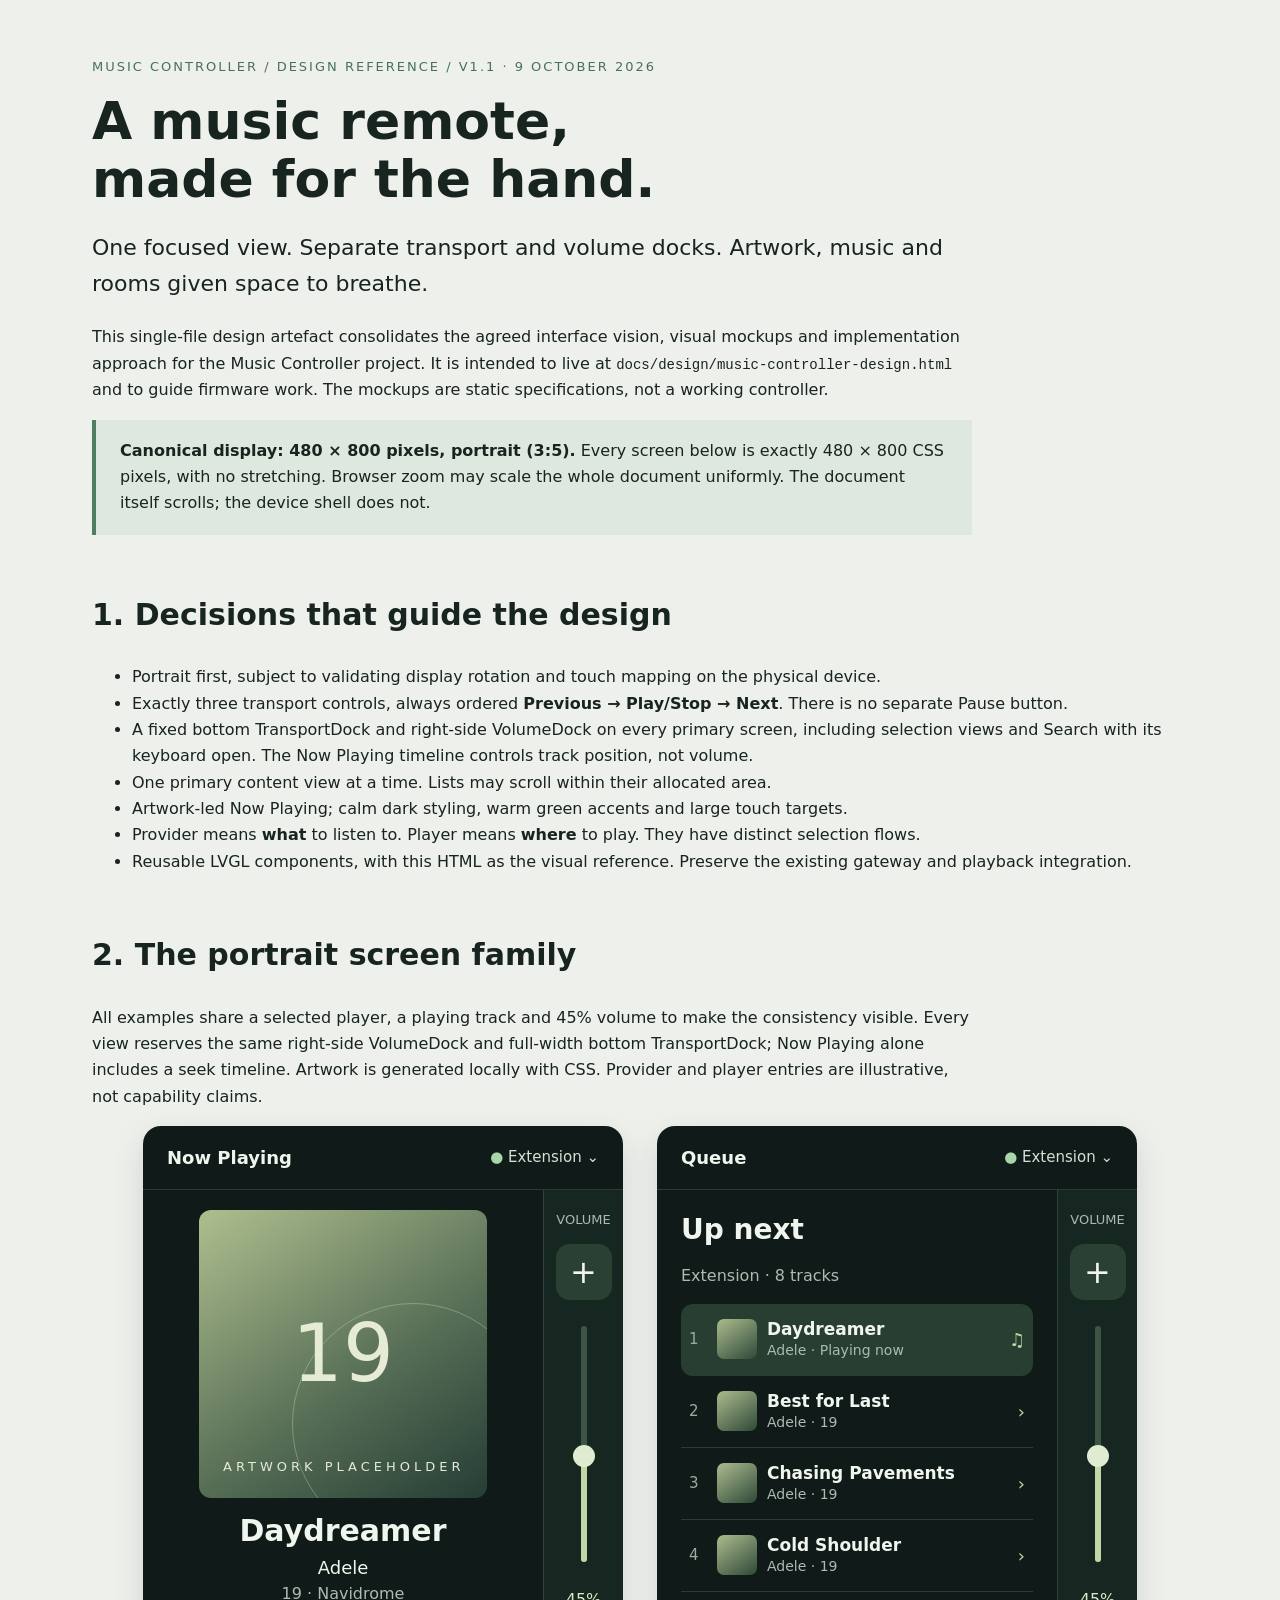
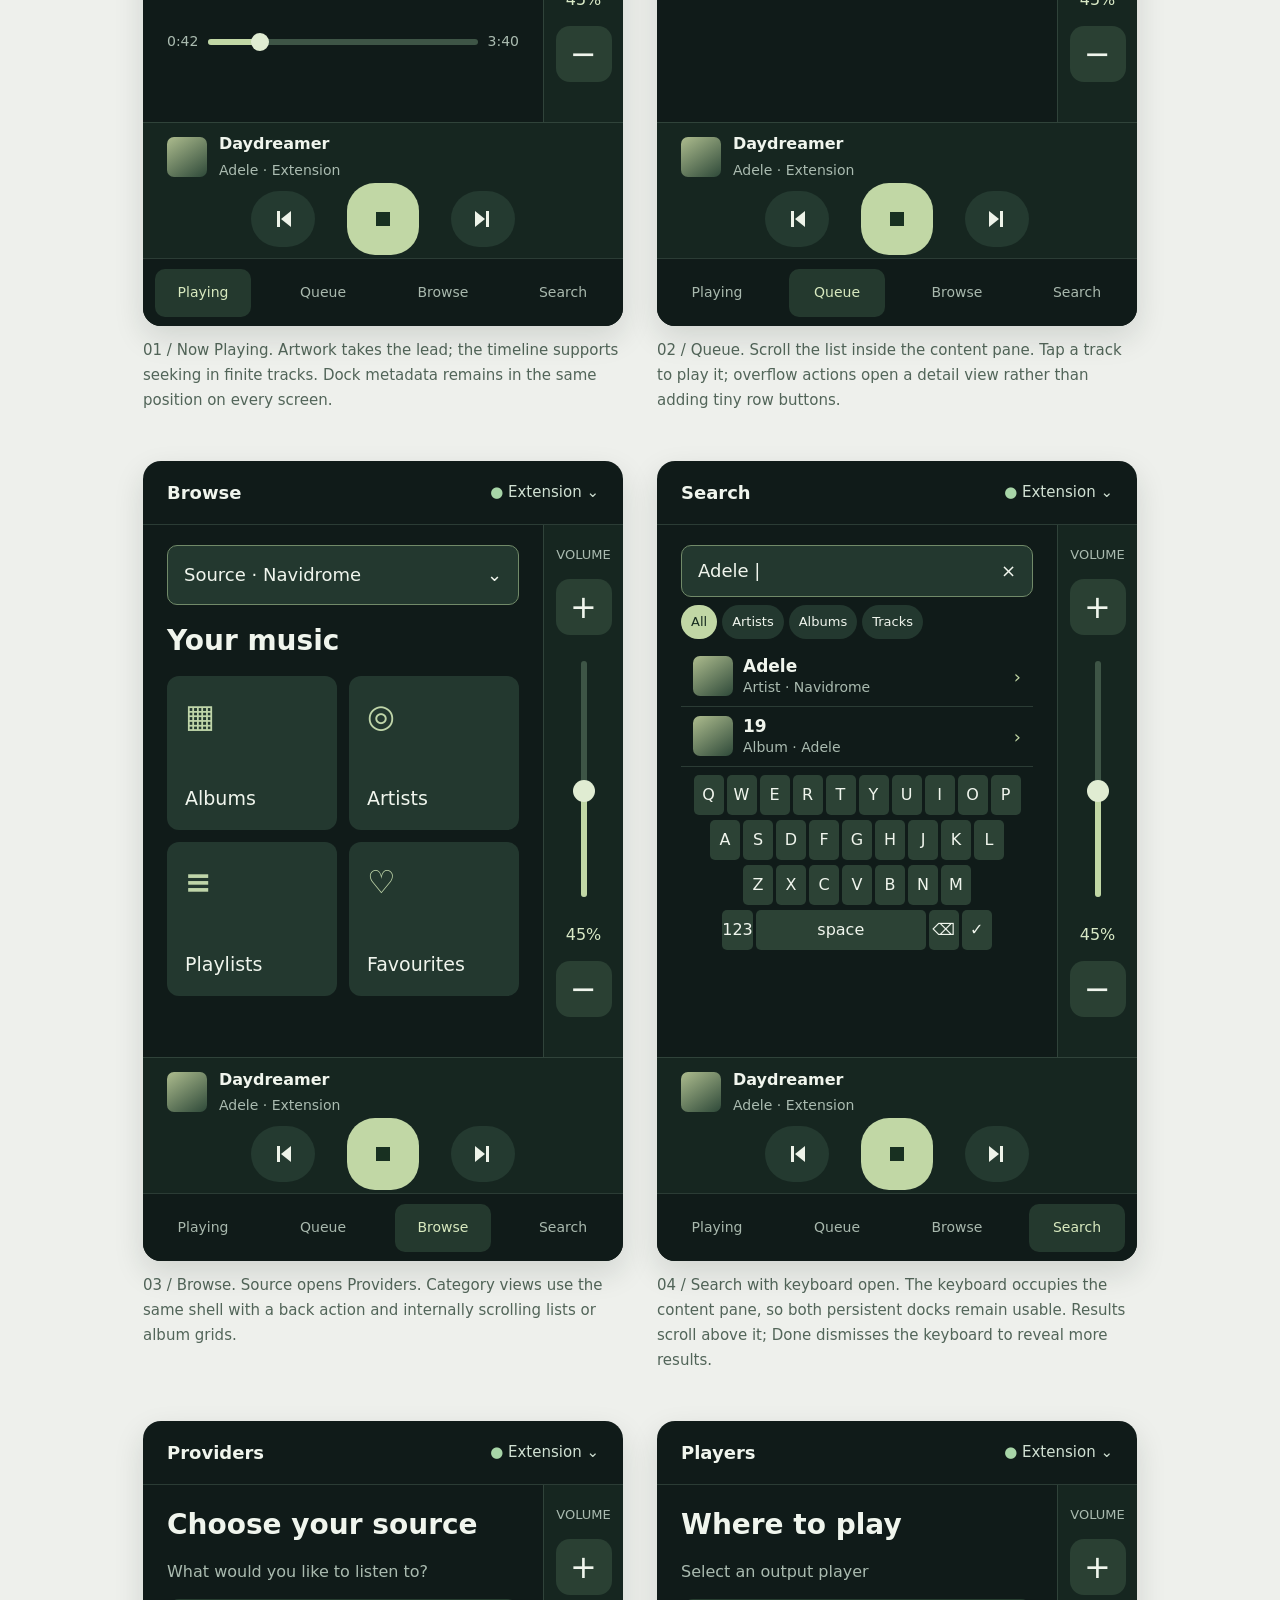
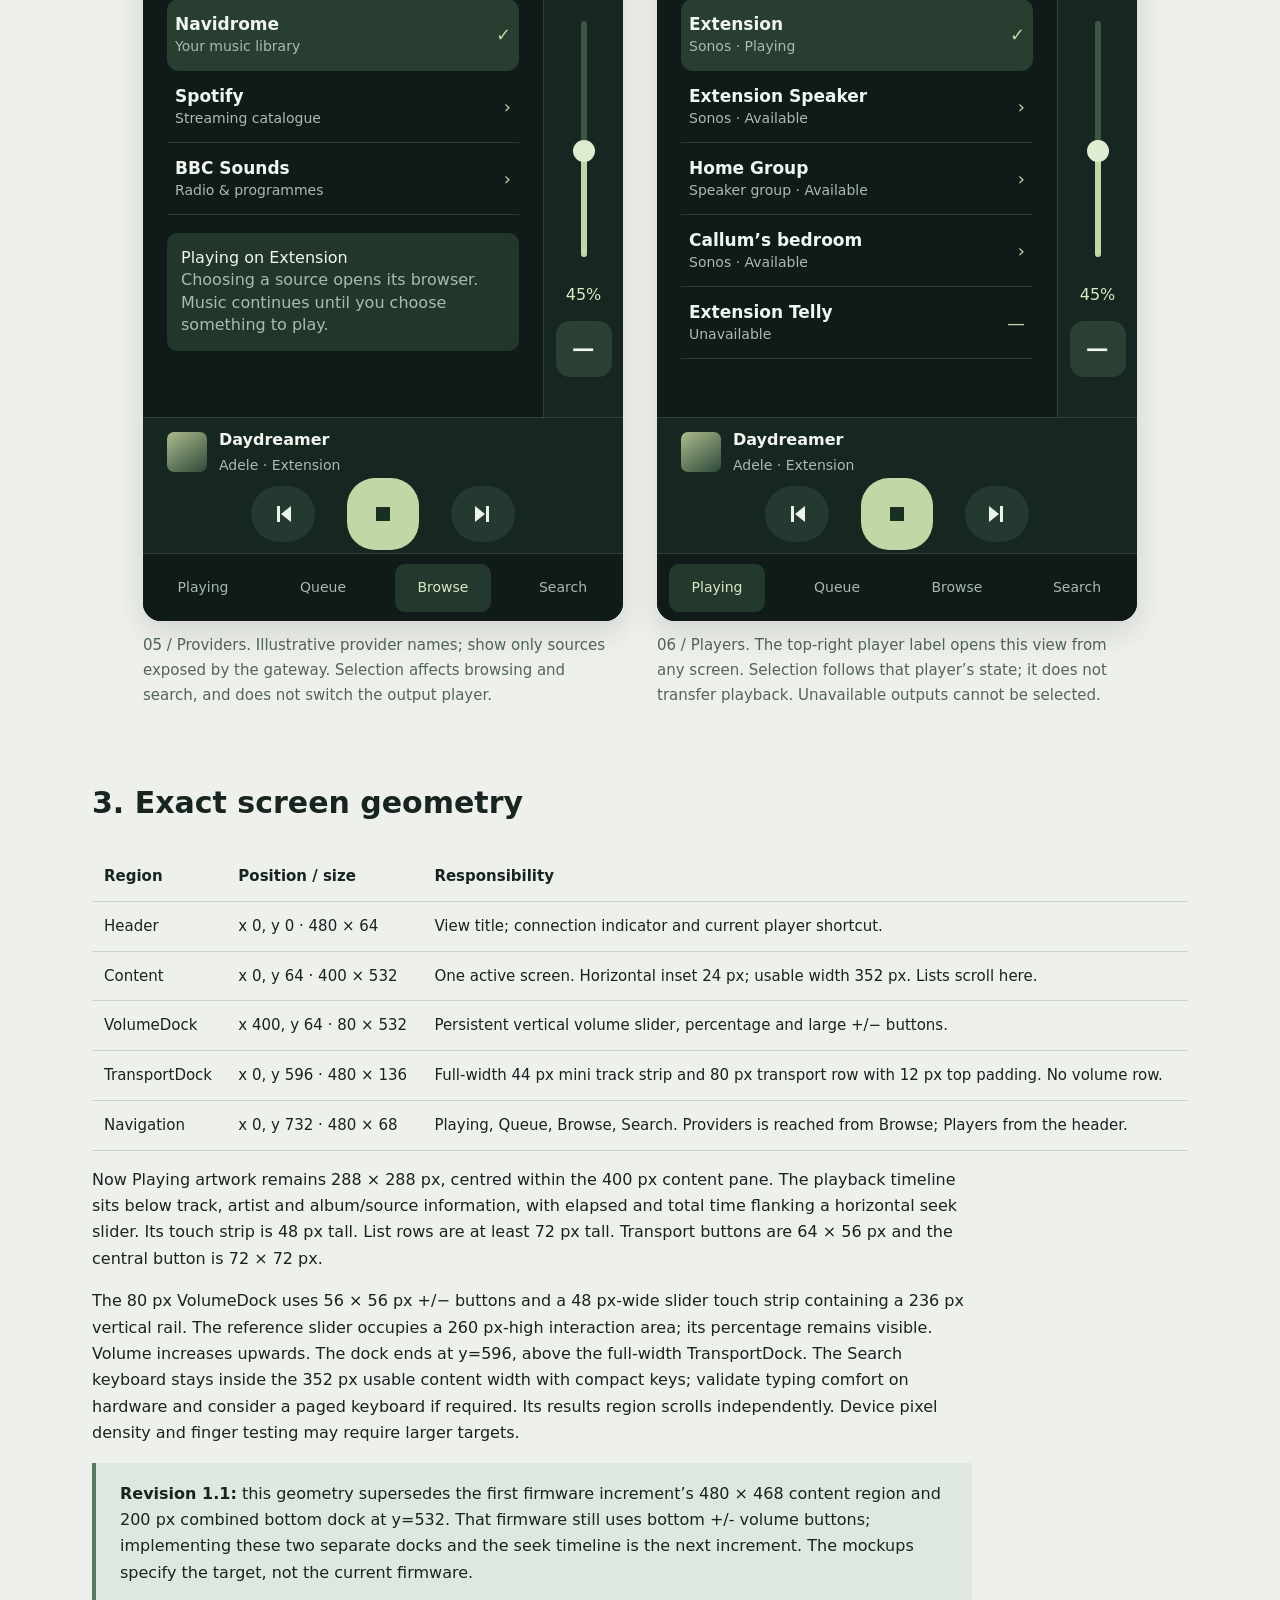
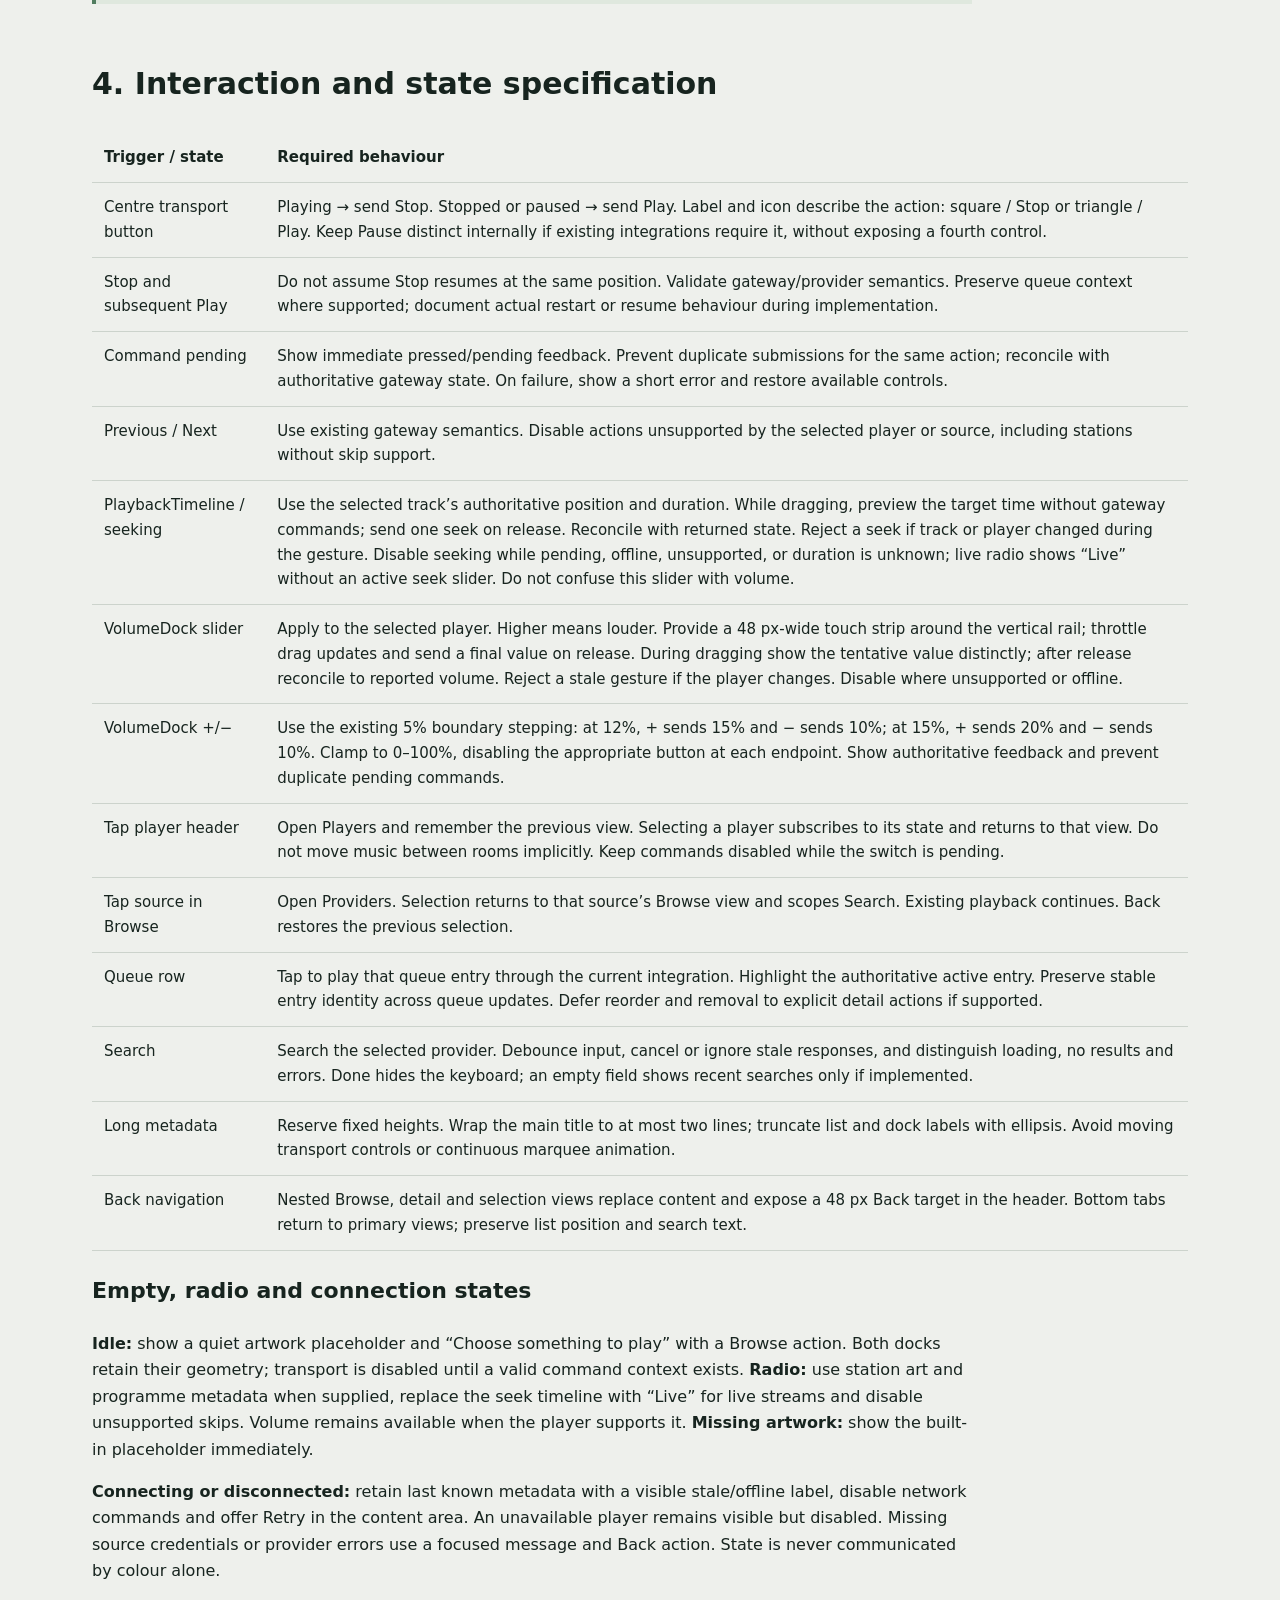
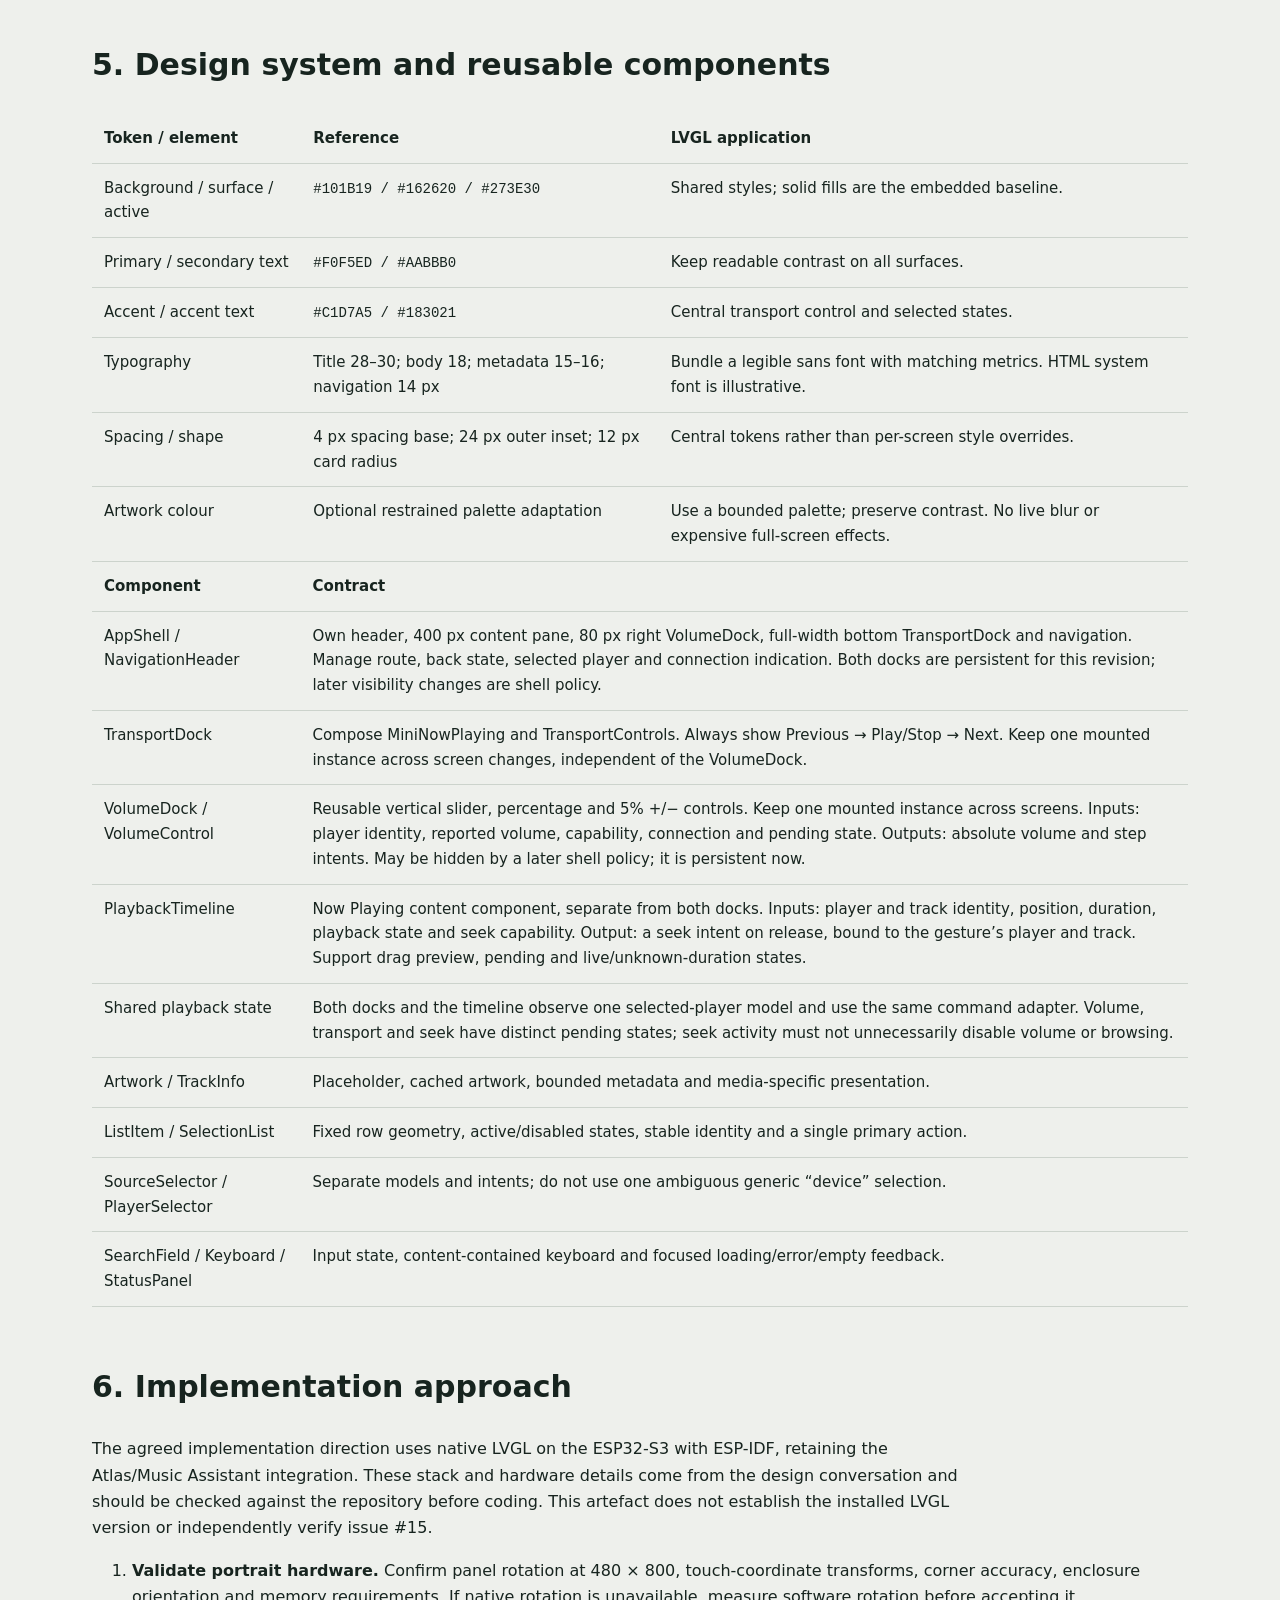
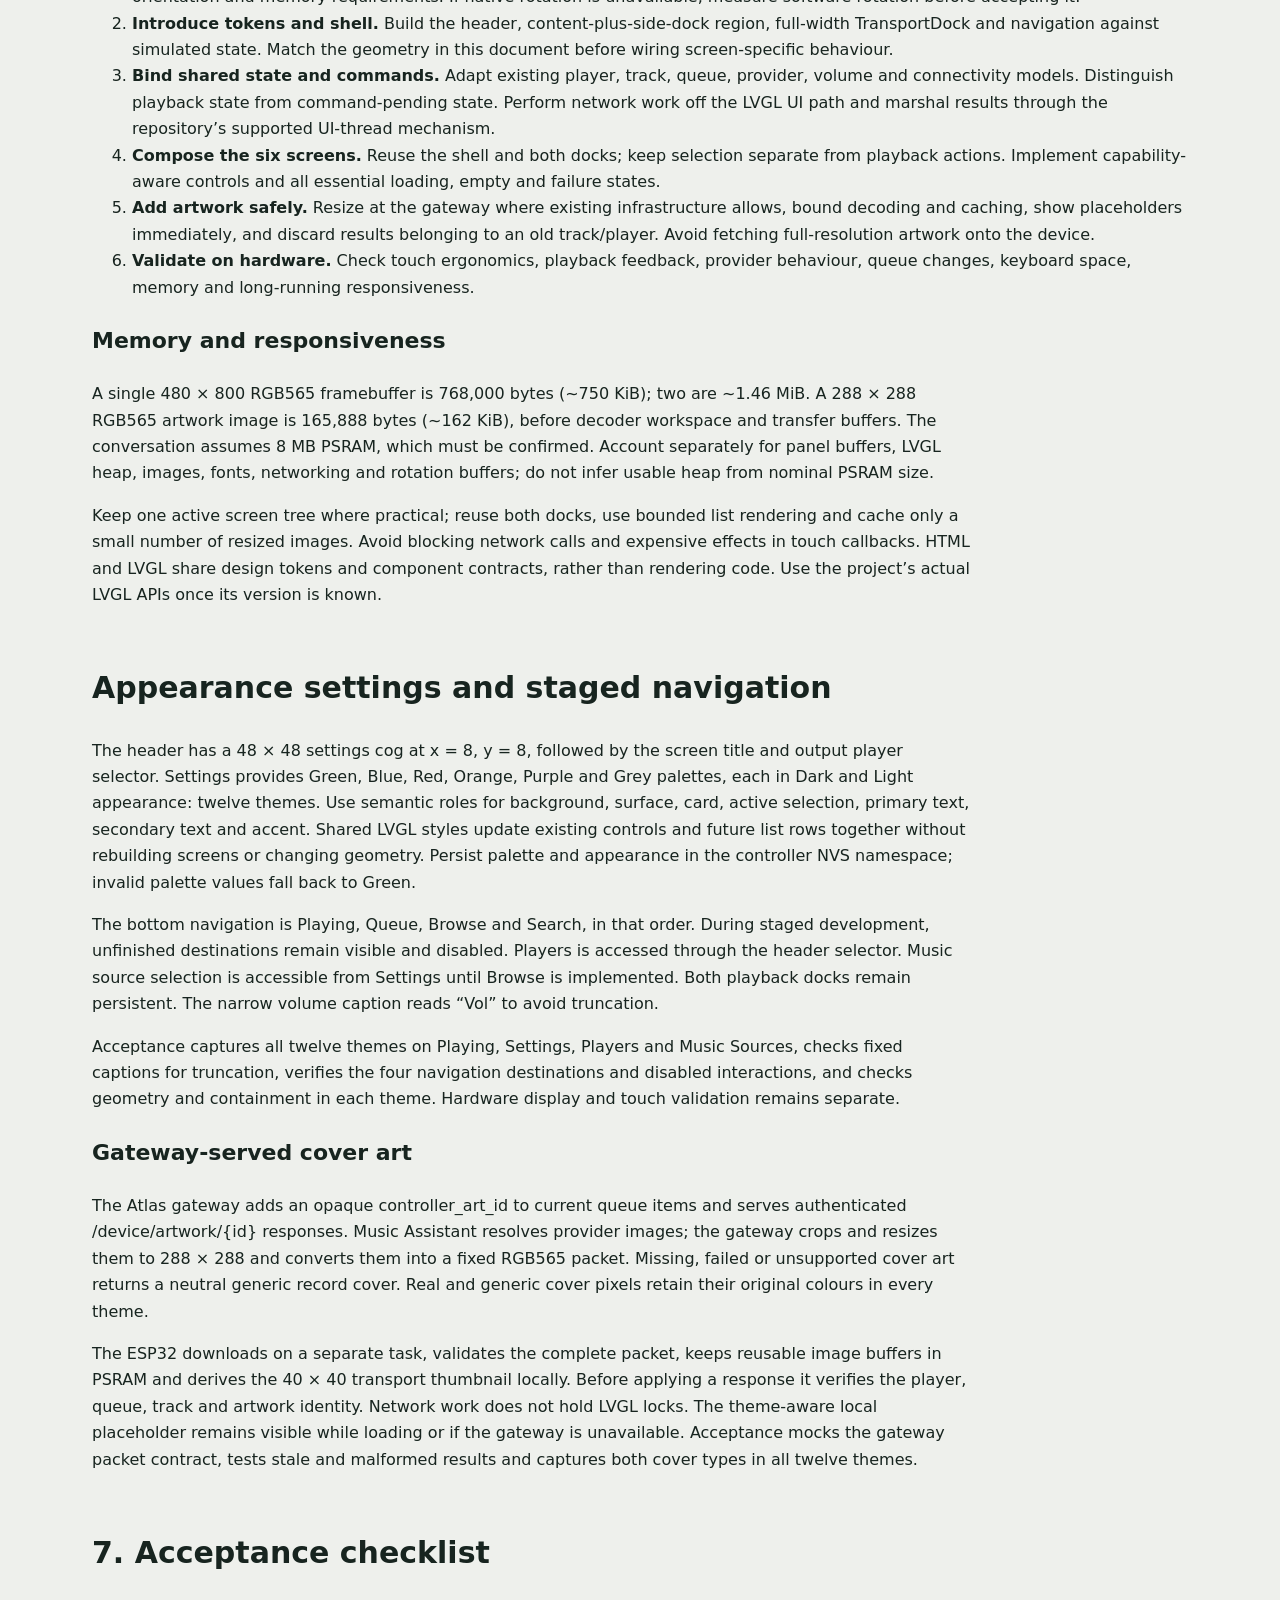
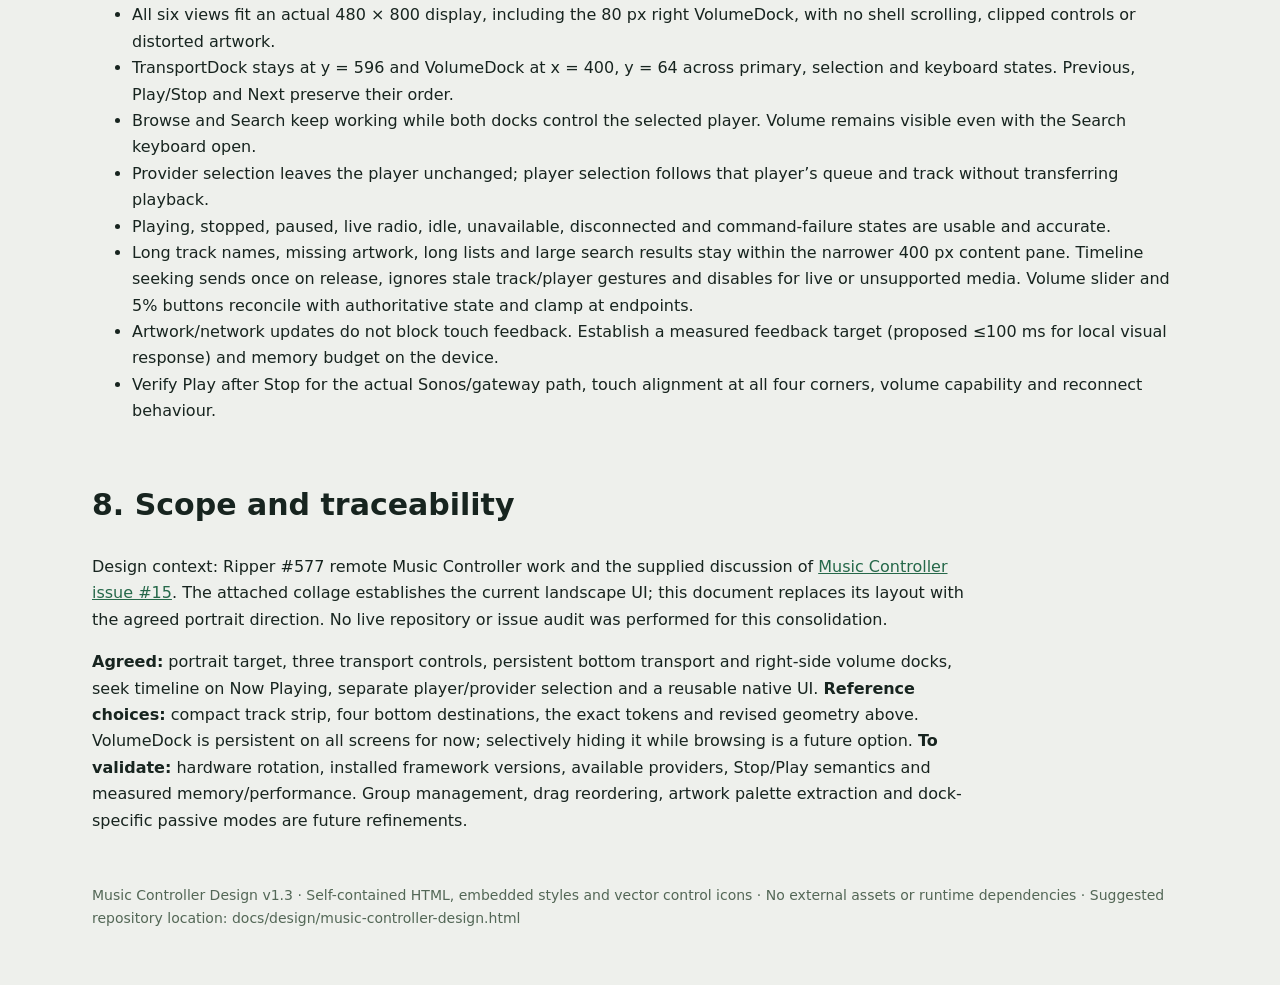
==== commit e763027d: "Load gateway album artwork asynchronously and capture themed cover acceptance screenshots" ====
--- a/docs/design/music-controller-design.html
+++ b/docs/design/music-controller-design.html
@@ -26,4 +26,4 @@
 <tr><td>VolumeDock</td><td>x 400, y 64 · 80 × 532</td><td>Persistent vertical volume slider, percentage and large +/− buttons.</td></tr>
 <tr><td>TransportDock</td><td>x 0, y 596 · 480 × 136</td><td>Full-width 44 px mini track strip and 80 px transport row with 12 px top padding. No volume row.</td></tr>
 <tr><td>Navigation</td><td>x 0, y 732 · 480 × 68</td><td>Playing, Queue, Browse, Search. Providers is reached from Browse; Players from the header.</td></tr>
-</tbody></table><p>Now Playing artwork remains 288 × 288 px, centred within the 400 px content pane. The playback timeline sits below track, artist and album/source information, with elapsed and total time flanking a horizontal seek slider. Its touch strip is 48 px tall. List rows are at least 72 px tall. Transport buttons are 64 × 56 px and the central button is 72 × 72 px.</p><p>The 80 px VolumeDock uses 56 × 56 px +/− buttons and a 48 px-wide slider touch strip containing a 236 px vertical rail. The reference slider occupies a 260 px-high interaction area; its percentage remains visible. Volume increases upwards. The dock ends at y=596, above the full-width TransportDock. The Search keyboard stays inside the 352 px usable content width with compact keys; validate typing comfort on hardware and consider a paged keyboard if required. Its results region scrolls independently. Device pixel density and finger testing may require larger targets.</p><p class=note><strong>Revision 1.1:</strong> this geometry supersedes the first firmware increment’s 480 × 468 content region and 200 px combined bottom dock at y=532. That firmware still uses bottom +/- volume buttons; implementing these two separate docks and the seek timeline is the next increment. The mockups specify the target, not the current firmware.</p><h2>4. Interaction and state specification</h2><table><thead><tr><th>Trigger / state</th><th>Required behaviour</th></tr></thead><tbody><tr><td>Centre transport button</td><td>Playing → send Stop. Stopped or paused → send Play. Label and icon describe the action: square / Stop or triangle / Play. Keep Pause distinct internally if existing integrations require it, without exposing a fourth control.</td></tr><tr><td>Stop and subsequent Play</td><td>Do not assume Stop resumes at the same position. Validate gateway/provider semantics. Preserve queue context where supported; document actual restart or resume behaviour during implementation.</td></tr><tr><td>Command pending</td><td>Show immediate pressed/pending feedback. Prevent duplicate submissions for the same action; reconcile with authoritative gateway state. On failure, show a short error and restore available controls.</td></tr><tr><td>Previous / Next</td><td>Use existing gateway semantics. Disable actions unsupported by the selected player or source, including stations without skip support.</td></tr><tr><td>PlaybackTimeline / seeking</td><td>Use the selected track’s authoritative position and duration. While dragging, preview the target time without gateway commands; send one seek on release. Reconcile with returned state. Reject a seek if track or player changed during the gesture. Disable seeking while pending, offline, unsupported, or duration is unknown; live radio shows “Live” without an active seek slider. Do not confuse this slider with volume.</td></tr><tr><td>VolumeDock slider</td><td>Apply to the selected player. Higher means louder. Provide a 48 px-wide touch strip around the vertical rail; throttle drag updates and send a final value on release. During dragging show the tentative value distinctly; after release reconcile to reported volume. Reject a stale gesture if the player changes. Disable where unsupported or offline.</td></tr><tr><td>VolumeDock +/−</td><td>Use the existing 5% boundary stepping: at 12%, + sends 15% and − sends 10%; at 15%, + sends 20% and − sends 10%. Clamp to 0–100%, disabling the appropriate button at each endpoint. Show authoritative feedback and prevent duplicate pending commands.</td></tr><tr><td>Tap player header</td><td>Open Players and remember the previous view. Selecting a player subscribes to its state and returns to that view. Do not move music between rooms implicitly. Keep commands disabled while the switch is pending.</td></tr><tr><td>Tap source in Browse</td><td>Open Providers. Selection returns to that source’s Browse view and scopes Search. Existing playback continues. Back restores the previous selection.</td></tr><tr><td>Queue row</td><td>Tap to play that queue entry through the current integration. Highlight the authoritative active entry. Preserve stable entry identity across queue updates. Defer reorder and removal to explicit detail actions if supported.</td></tr><tr><td>Search</td><td>Search the selected provider. Debounce input, cancel or ignore stale responses, and distinguish loading, no results and errors. Done hides the keyboard; an empty field shows recent searches only if implemented.</td></tr><tr><td>Long metadata</td><td>Reserve fixed heights. Wrap the main title to at most two lines; truncate list and dock labels with ellipsis. Avoid moving transport controls or continuous marquee animation.</td></tr><tr><td>Back navigation</td><td>Nested Browse, detail and selection views replace content and expose a 48 px Back target in the header. Bottom tabs return to primary views; preserve list position and search text.</td></tr></tbody></table><h3>Empty, radio and connection states</h3><p><strong>Idle:</strong> show a quiet artwork placeholder and “Choose something to play” with a Browse action. Both docks retain their geometry; transport is disabled until a valid command context exists. <strong>Radio:</strong> use station art and programme metadata when supplied, replace the seek timeline with “Live” for live streams and disable unsupported skips. Volume remains available when the player supports it. <strong>Missing artwork:</strong> show the built-in placeholder immediately.</p><p><strong>Connecting or disconnected:</strong> retain last known metadata with a visible stale/offline label, disable network commands and offer Retry in the content area. An unavailable player remains visible but disabled. Missing source credentials or provider errors use a focused message and Back action. State is never communicated by colour alone.</p><h2>5. Design system and reusable components</h2><table><thead><tr><th>Token / element</th><th>Reference</th><th>LVGL application</th></tr></thead><tbody><tr><td>Background / surface / active</td><td><code>#101B19 / #162620 / #273E30</code></td><td>Shared styles; solid fills are the embedded baseline.</td></tr><tr><td>Primary / secondary text</td><td><code>#F0F5ED / #AABBB0</code></td><td>Keep readable contrast on all surfaces.</td></tr><tr><td>Accent / accent text</td><td><code>#C1D7A5 / #183021</code></td><td>Central transport control and selected states.</td></tr><tr><td>Typography</td><td>Title 28–30; body 18; metadata 15–16; navigation 14 px</td><td>Bundle a legible sans font with matching metrics. HTML system font is illustrative.</td></tr><tr><td>Spacing / shape</td><td>4 px spacing base; 24 px outer inset; 12 px card radius</td><td>Central tokens rather than per-screen style overrides.</td></tr><tr><td>Artwork colour</td><td>Optional restrained palette adaptation</td><td>Use a bounded palette; preserve contrast. No live blur or expensive full-screen effects.</td></tr></tbody></table><table><thead><tr><th>Component</th><th>Contract</th></tr></thead><tbody><tr><td>AppShell / NavigationHeader</td><td>Own header, 400 px content pane, 80 px right VolumeDock, full-width bottom TransportDock and navigation. Manage route, back state, selected player and connection indication. Both docks are persistent for this revision; later visibility changes are shell policy.</td></tr><tr><td>TransportDock</td><td>Compose MiniNowPlaying and TransportControls. Always show Previous → Play/Stop → Next. Keep one mounted instance across screen changes, independent of the VolumeDock.</td></tr><tr><td>VolumeDock / VolumeControl</td><td>Reusable vertical slider, percentage and 5% +/− controls. Keep one mounted instance across screens. Inputs: player identity, reported volume, capability, connection and pending state. Outputs: absolute volume and step intents. May be hidden by a later shell policy; it is persistent now.</td></tr><tr><td>PlaybackTimeline</td><td>Now Playing content component, separate from both docks. Inputs: player and track identity, position, duration, playback state and seek capability. Output: a seek intent on release, bound to the gesture’s player and track. Support drag preview, pending and live/unknown-duration states.</td></tr><tr><td>Shared playback state</td><td>Both docks and the timeline observe one selected-player model and use the same command adapter. Volume, transport and seek have distinct pending states; seek activity must not unnecessarily disable volume or browsing.</td></tr><tr><td>Artwork / TrackInfo</td><td>Placeholder, cached artwork, bounded metadata and media-specific presentation.</td></tr><tr><td>ListItem / SelectionList</td><td>Fixed row geometry, active/disabled states, stable identity and a single primary action.</td></tr><tr><td>SourceSelector / PlayerSelector</td><td>Separate models and intents; do not use one ambiguous generic “device” selection.</td></tr><tr><td>SearchField / Keyboard / StatusPanel</td><td>Input state, content-contained keyboard and focused loading/error/empty feedback.</td></tr></tbody></table><h2>6. Implementation approach</h2><p>The agreed implementation direction uses native LVGL on the ESP32-S3 with ESP-IDF, retaining the Atlas/Music Assistant integration. These stack and hardware details come from the design conversation and should be checked against the repository before coding. This artefact does not establish the installed LVGL version or independently verify issue #15.</p><ol><li><strong>Validate portrait hardware.</strong> Confirm panel rotation at 480 × 800, touch-coordinate transforms, corner accuracy, enclosure orientation and memory requirements. If native rotation is unavailable, measure software rotation before accepting it.</li><li><strong>Introduce tokens and shell.</strong> Build the header, content-plus-side-dock region, full-width TransportDock and navigation against simulated state. Match the geometry in this document before wiring screen-specific behaviour.</li><li><strong>Bind shared state and commands.</strong> Adapt existing player, track, queue, provider, volume and connectivity models. Distinguish playback state from command-pending state. Perform network work off the LVGL UI path and marshal results through the repository’s supported UI-thread mechanism.</li><li><strong>Compose the six screens.</strong> Reuse the shell and both docks; keep selection separate from playback actions. Implement capability-aware controls and all essential loading, empty and failure states.</li><li><strong>Add artwork safely.</strong> Resize at the gateway where existing infrastructure allows, bound decoding and caching, show placeholders immediately, and discard results belonging to an old track/player. Avoid fetching full-resolution artwork onto the device.</li><li><strong>Validate on hardware.</strong> Check touch ergonomics, playback feedback, provider behaviour, queue changes, keyboard space, memory and long-running responsiveness.</li></ol><h3>Memory and responsiveness</h3><p>A single 480 × 800 RGB565 framebuffer is 768,000 bytes (~750 KiB); two are ~1.46 MiB. A 288 × 288 RGB565 artwork image is 165,888 bytes (~162 KiB), before decoder workspace and transfer buffers. The conversation assumes 8 MB PSRAM, which must be confirmed. Account separately for panel buffers, LVGL heap, images, fonts, networking and rotation buffers; do not infer usable heap from nominal PSRAM size.</p><p>Keep one active screen tree where practical; reuse both docks, use bounded list rendering and cache only a small number of resized images. Avoid blocking network calls and expensive effects in touch callbacks. HTML and LVGL share design tokens and component contracts, rather than rendering code. Use the project’s actual LVGL APIs once its version is known.</p><h2>Appearance settings and staged navigation</h2><p>The header has a 48 × 48 settings cog at x = 8, y = 8, followed by the screen title and output player selector. Settings provides Green, Blue, Red, Orange, Purple and Grey palettes, each in Dark and Light appearance: twelve themes. Use semantic roles for background, surface, card, active selection, primary text, secondary text and accent. Shared LVGL styles update existing controls and future list rows together without rebuilding screens or changing geometry. Persist palette and appearance in the controller NVS namespace; invalid palette values fall back to Green.</p><p>The bottom navigation is Playing, Queue, Browse and Search, in that order. During staged development, unfinished destinations remain visible and disabled. Players is accessed through the header selector. Music source selection is accessible from Settings until Browse is implemented. Both playback docks remain persistent. The narrow volume caption reads “Vol” to avoid truncation.</p><p>Acceptance captures all twelve themes on Playing, Settings, Players and Music Sources, checks fixed captions for truncation, verifies the four navigation destinations and disabled interactions, and checks geometry and containment in each theme. Hardware display and touch validation remains separate.</p><h2>7. Acceptance checklist</h2><ul><li>All six views fit an actual 480 × 800 display, including the 80 px right VolumeDock, with no shell scrolling, clipped controls or distorted artwork.</li><li>TransportDock stays at y = 596 and VolumeDock at x = 400, y = 64 across primary, selection and keyboard states. Previous, Play/Stop and Next preserve their order.</li><li>Browse and Search keep working while both docks control the selected player. Volume remains visible even with the Search keyboard open.</li><li>Provider selection leaves the player unchanged; player selection follows that player’s queue and track without transferring playback.</li><li>Playing, stopped, paused, live radio, idle, unavailable, disconnected and command-failure states are usable and accurate.</li><li>Long track names, missing artwork, long lists and large search results stay within the narrower 400 px content pane. Timeline seeking sends once on release, ignores stale track/player gestures and disables for live or unsupported media. Volume slider and 5% buttons reconcile with authoritative state and clamp at endpoints.</li><li>Artwork/network updates do not block touch feedback. Establish a measured feedback target (proposed ≤100 ms for local visual response) and memory budget on the device.</li><li>Verify Play after Stop for the actual Sonos/gateway path, touch alignment at all four corners, volume capability and reconnect behaviour.</li></ul><h2>8. Scope and traceability</h2><p>Design context: Ripper #577 remote Music Controller work and the supplied discussion of <a href="https://github.com/lewiskingy/music-controller/issues/15">Music Controller issue #15</a>. The attached collage establishes the current landscape UI; this document replaces its layout with the agreed portrait direction. No live repository or issue audit was performed for this consolidation.</p><p><strong>Agreed:</strong> portrait target, three transport controls, persistent bottom transport and right-side volume docks, seek timeline on Now Playing, separate player/provider selection and a reusable native UI. <strong>Reference choices:</strong> compact track strip, four bottom destinations, the exact tokens and revised geometry above. VolumeDock is persistent on all screens for now; selectively hiding it while browsing is a future option. <strong>To validate:</strong> hardware rotation, installed framework versions, available providers, Stop/Play semantics and measured memory/performance. Group management, drag reordering, artwork palette extraction and dock-specific passive modes are future refinements.</p><footer>Music Controller Design v1.2 · Self-contained HTML, embedded styles and vector control icons · No external assets or runtime dependencies · Suggested repository location: docs/design/music-controller-design.html</footer></main></body></html>
+</tbody></table><p>Now Playing artwork remains 288 × 288 px, centred within the 400 px content pane. The playback timeline sits below track, artist and album/source information, with elapsed and total time flanking a horizontal seek slider. Its touch strip is 48 px tall. List rows are at least 72 px tall. Transport buttons are 64 × 56 px and the central button is 72 × 72 px.</p><p>The 80 px VolumeDock uses 56 × 56 px +/− buttons and a 48 px-wide slider touch strip containing a 236 px vertical rail. The reference slider occupies a 260 px-high interaction area; its percentage remains visible. Volume increases upwards. The dock ends at y=596, above the full-width TransportDock. The Search keyboard stays inside the 352 px usable content width with compact keys; validate typing comfort on hardware and consider a paged keyboard if required. Its results region scrolls independently. Device pixel density and finger testing may require larger targets.</p><p class=note><strong>Revision 1.1:</strong> this geometry supersedes the first firmware increment’s 480 × 468 content region and 200 px combined bottom dock at y=532. That firmware still uses bottom +/- volume buttons; implementing these two separate docks and the seek timeline is the next increment. The mockups specify the target, not the current firmware.</p><h2>4. Interaction and state specification</h2><table><thead><tr><th>Trigger / state</th><th>Required behaviour</th></tr></thead><tbody><tr><td>Centre transport button</td><td>Playing → send Stop. Stopped or paused → send Play. Label and icon describe the action: square / Stop or triangle / Play. Keep Pause distinct internally if existing integrations require it, without exposing a fourth control.</td></tr><tr><td>Stop and subsequent Play</td><td>Do not assume Stop resumes at the same position. Validate gateway/provider semantics. Preserve queue context where supported; document actual restart or resume behaviour during implementation.</td></tr><tr><td>Command pending</td><td>Show immediate pressed/pending feedback. Prevent duplicate submissions for the same action; reconcile with authoritative gateway state. On failure, show a short error and restore available controls.</td></tr><tr><td>Previous / Next</td><td>Use existing gateway semantics. Disable actions unsupported by the selected player or source, including stations without skip support.</td></tr><tr><td>PlaybackTimeline / seeking</td><td>Use the selected track’s authoritative position and duration. While dragging, preview the target time without gateway commands; send one seek on release. Reconcile with returned state. Reject a seek if track or player changed during the gesture. Disable seeking while pending, offline, unsupported, or duration is unknown; live radio shows “Live” without an active seek slider. Do not confuse this slider with volume.</td></tr><tr><td>VolumeDock slider</td><td>Apply to the selected player. Higher means louder. Provide a 48 px-wide touch strip around the vertical rail; throttle drag updates and send a final value on release. During dragging show the tentative value distinctly; after release reconcile to reported volume. Reject a stale gesture if the player changes. Disable where unsupported or offline.</td></tr><tr><td>VolumeDock +/−</td><td>Use the existing 5% boundary stepping: at 12%, + sends 15% and − sends 10%; at 15%, + sends 20% and − sends 10%. Clamp to 0–100%, disabling the appropriate button at each endpoint. Show authoritative feedback and prevent duplicate pending commands.</td></tr><tr><td>Tap player header</td><td>Open Players and remember the previous view. Selecting a player subscribes to its state and returns to that view. Do not move music between rooms implicitly. Keep commands disabled while the switch is pending.</td></tr><tr><td>Tap source in Browse</td><td>Open Providers. Selection returns to that source’s Browse view and scopes Search. Existing playback continues. Back restores the previous selection.</td></tr><tr><td>Queue row</td><td>Tap to play that queue entry through the current integration. Highlight the authoritative active entry. Preserve stable entry identity across queue updates. Defer reorder and removal to explicit detail actions if supported.</td></tr><tr><td>Search</td><td>Search the selected provider. Debounce input, cancel or ignore stale responses, and distinguish loading, no results and errors. Done hides the keyboard; an empty field shows recent searches only if implemented.</td></tr><tr><td>Long metadata</td><td>Reserve fixed heights. Wrap the main title to at most two lines; truncate list and dock labels with ellipsis. Avoid moving transport controls or continuous marquee animation.</td></tr><tr><td>Back navigation</td><td>Nested Browse, detail and selection views replace content and expose a 48 px Back target in the header. Bottom tabs return to primary views; preserve list position and search text.</td></tr></tbody></table><h3>Empty, radio and connection states</h3><p><strong>Idle:</strong> show a quiet artwork placeholder and “Choose something to play” with a Browse action. Both docks retain their geometry; transport is disabled until a valid command context exists. <strong>Radio:</strong> use station art and programme metadata when supplied, replace the seek timeline with “Live” for live streams and disable unsupported skips. Volume remains available when the player supports it. <strong>Missing artwork:</strong> show the built-in placeholder immediately.</p><p><strong>Connecting or disconnected:</strong> retain last known metadata with a visible stale/offline label, disable network commands and offer Retry in the content area. An unavailable player remains visible but disabled. Missing source credentials or provider errors use a focused message and Back action. State is never communicated by colour alone.</p><h2>5. Design system and reusable components</h2><table><thead><tr><th>Token / element</th><th>Reference</th><th>LVGL application</th></tr></thead><tbody><tr><td>Background / surface / active</td><td><code>#101B19 / #162620 / #273E30</code></td><td>Shared styles; solid fills are the embedded baseline.</td></tr><tr><td>Primary / secondary text</td><td><code>#F0F5ED / #AABBB0</code></td><td>Keep readable contrast on all surfaces.</td></tr><tr><td>Accent / accent text</td><td><code>#C1D7A5 / #183021</code></td><td>Central transport control and selected states.</td></tr><tr><td>Typography</td><td>Title 28–30; body 18; metadata 15–16; navigation 14 px</td><td>Bundle a legible sans font with matching metrics. HTML system font is illustrative.</td></tr><tr><td>Spacing / shape</td><td>4 px spacing base; 24 px outer inset; 12 px card radius</td><td>Central tokens rather than per-screen style overrides.</td></tr><tr><td>Artwork colour</td><td>Optional restrained palette adaptation</td><td>Use a bounded palette; preserve contrast. No live blur or expensive full-screen effects.</td></tr></tbody></table><table><thead><tr><th>Component</th><th>Contract</th></tr></thead><tbody><tr><td>AppShell / NavigationHeader</td><td>Own header, 400 px content pane, 80 px right VolumeDock, full-width bottom TransportDock and navigation. Manage route, back state, selected player and connection indication. Both docks are persistent for this revision; later visibility changes are shell policy.</td></tr><tr><td>TransportDock</td><td>Compose MiniNowPlaying and TransportControls. Always show Previous → Play/Stop → Next. Keep one mounted instance across screen changes, independent of the VolumeDock.</td></tr><tr><td>VolumeDock / VolumeControl</td><td>Reusable vertical slider, percentage and 5% +/− controls. Keep one mounted instance across screens. Inputs: player identity, reported volume, capability, connection and pending state. Outputs: absolute volume and step intents. May be hidden by a later shell policy; it is persistent now.</td></tr><tr><td>PlaybackTimeline</td><td>Now Playing content component, separate from both docks. Inputs: player and track identity, position, duration, playback state and seek capability. Output: a seek intent on release, bound to the gesture’s player and track. Support drag preview, pending and live/unknown-duration states.</td></tr><tr><td>Shared playback state</td><td>Both docks and the timeline observe one selected-player model and use the same command adapter. Volume, transport and seek have distinct pending states; seek activity must not unnecessarily disable volume or browsing.</td></tr><tr><td>Artwork / TrackInfo</td><td>Placeholder, cached artwork, bounded metadata and media-specific presentation.</td></tr><tr><td>ListItem / SelectionList</td><td>Fixed row geometry, active/disabled states, stable identity and a single primary action.</td></tr><tr><td>SourceSelector / PlayerSelector</td><td>Separate models and intents; do not use one ambiguous generic “device” selection.</td></tr><tr><td>SearchField / Keyboard / StatusPanel</td><td>Input state, content-contained keyboard and focused loading/error/empty feedback.</td></tr></tbody></table><h2>6. Implementation approach</h2><p>The agreed implementation direction uses native LVGL on the ESP32-S3 with ESP-IDF, retaining the Atlas/Music Assistant integration. These stack and hardware details come from the design conversation and should be checked against the repository before coding. This artefact does not establish the installed LVGL version or independently verify issue #15.</p><ol><li><strong>Validate portrait hardware.</strong> Confirm panel rotation at 480 × 800, touch-coordinate transforms, corner accuracy, enclosure orientation and memory requirements. If native rotation is unavailable, measure software rotation before accepting it.</li><li><strong>Introduce tokens and shell.</strong> Build the header, content-plus-side-dock region, full-width TransportDock and navigation against simulated state. Match the geometry in this document before wiring screen-specific behaviour.</li><li><strong>Bind shared state and commands.</strong> Adapt existing player, track, queue, provider, volume and connectivity models. Distinguish playback state from command-pending state. Perform network work off the LVGL UI path and marshal results through the repository’s supported UI-thread mechanism.</li><li><strong>Compose the six screens.</strong> Reuse the shell and both docks; keep selection separate from playback actions. Implement capability-aware controls and all essential loading, empty and failure states.</li><li><strong>Add artwork safely.</strong> Resize at the gateway where existing infrastructure allows, bound decoding and caching, show placeholders immediately, and discard results belonging to an old track/player. Avoid fetching full-resolution artwork onto the device.</li><li><strong>Validate on hardware.</strong> Check touch ergonomics, playback feedback, provider behaviour, queue changes, keyboard space, memory and long-running responsiveness.</li></ol><h3>Memory and responsiveness</h3><p>A single 480 × 800 RGB565 framebuffer is 768,000 bytes (~750 KiB); two are ~1.46 MiB. A 288 × 288 RGB565 artwork image is 165,888 bytes (~162 KiB), before decoder workspace and transfer buffers. The conversation assumes 8 MB PSRAM, which must be confirmed. Account separately for panel buffers, LVGL heap, images, fonts, networking and rotation buffers; do not infer usable heap from nominal PSRAM size.</p><p>Keep one active screen tree where practical; reuse both docks, use bounded list rendering and cache only a small number of resized images. Avoid blocking network calls and expensive effects in touch callbacks. HTML and LVGL share design tokens and component contracts, rather than rendering code. Use the project’s actual LVGL APIs once its version is known.</p><h2>Appearance settings and staged navigation</h2><p>The header has a 48 × 48 settings cog at x = 8, y = 8, followed by the screen title and output player selector. Settings provides Green, Blue, Red, Orange, Purple and Grey palettes, each in Dark and Light appearance: twelve themes. Use semantic roles for background, surface, card, active selection, primary text, secondary text and accent. Shared LVGL styles update existing controls and future list rows together without rebuilding screens or changing geometry. Persist palette and appearance in the controller NVS namespace; invalid palette values fall back to Green.</p><p>The bottom navigation is Playing, Queue, Browse and Search, in that order. During staged development, unfinished destinations remain visible and disabled. Players is accessed through the header selector. Music source selection is accessible from Settings until Browse is implemented. Both playback docks remain persistent. The narrow volume caption reads “Vol” to avoid truncation.</p><p>Acceptance captures all twelve themes on Playing, Settings, Players and Music Sources, checks fixed captions for truncation, verifies the four navigation destinations and disabled interactions, and checks geometry and containment in each theme. Hardware display and touch validation remains separate.</p><h3>Gateway-served cover art</h3><p>The Atlas gateway adds an opaque controller_art_id to current queue items and serves authenticated /device/artwork/{id} responses. Music Assistant resolves provider images; the gateway crops and resizes them to 288 × 288 and converts them into a fixed RGB565 packet. Missing, failed or unsupported cover art returns a neutral generic record cover. Real and generic cover pixels retain their original colours in every theme.</p><p>The ESP32 downloads on a separate task, validates the complete packet, keeps reusable image buffers in PSRAM and derives the 40 × 40 transport thumbnail locally. Before applying a response it verifies the player, queue, track and artwork identity. Network work does not hold LVGL locks. The theme-aware local placeholder remains visible while loading or if the gateway is unavailable. Acceptance mocks the gateway packet contract, tests stale and malformed results and captures both cover types in all twelve themes.</p><h2>7. Acceptance checklist</h2><ul><li>All six views fit an actual 480 × 800 display, including the 80 px right VolumeDock, with no shell scrolling, clipped controls or distorted artwork.</li><li>TransportDock stays at y = 596 and VolumeDock at x = 400, y = 64 across primary, selection and keyboard states. Previous, Play/Stop and Next preserve their order.</li><li>Browse and Search keep working while both docks control the selected player. Volume remains visible even with the Search keyboard open.</li><li>Provider selection leaves the player unchanged; player selection follows that player’s queue and track without transferring playback.</li><li>Playing, stopped, paused, live radio, idle, unavailable, disconnected and command-failure states are usable and accurate.</li><li>Long track names, missing artwork, long lists and large search results stay within the narrower 400 px content pane. Timeline seeking sends once on release, ignores stale track/player gestures and disables for live or unsupported media. Volume slider and 5% buttons reconcile with authoritative state and clamp at endpoints.</li><li>Artwork/network updates do not block touch feedback. Establish a measured feedback target (proposed ≤100 ms for local visual response) and memory budget on the device.</li><li>Verify Play after Stop for the actual Sonos/gateway path, touch alignment at all four corners, volume capability and reconnect behaviour.</li></ul><h2>8. Scope and traceability</h2><p>Design context: Ripper #577 remote Music Controller work and the supplied discussion of <a href="https://github.com/lewiskingy/music-controller/issues/15">Music Controller issue #15</a>. The attached collage establishes the current landscape UI; this document replaces its layout with the agreed portrait direction. No live repository or issue audit was performed for this consolidation.</p><p><strong>Agreed:</strong> portrait target, three transport controls, persistent bottom transport and right-side volume docks, seek timeline on Now Playing, separate player/provider selection and a reusable native UI. <strong>Reference choices:</strong> compact track strip, four bottom destinations, the exact tokens and revised geometry above. VolumeDock is persistent on all screens for now; selectively hiding it while browsing is a future option. <strong>To validate:</strong> hardware rotation, installed framework versions, available providers, Stop/Play semantics and measured memory/performance. Group management, drag reordering, artwork palette extraction and dock-specific passive modes are future refinements.</p><footer>Music Controller Design v1.3 · Self-contained HTML, embedded styles and vector control icons · No external assets or runtime dependencies · Suggested repository location: docs/design/music-controller-design.html</footer></main></body></html>
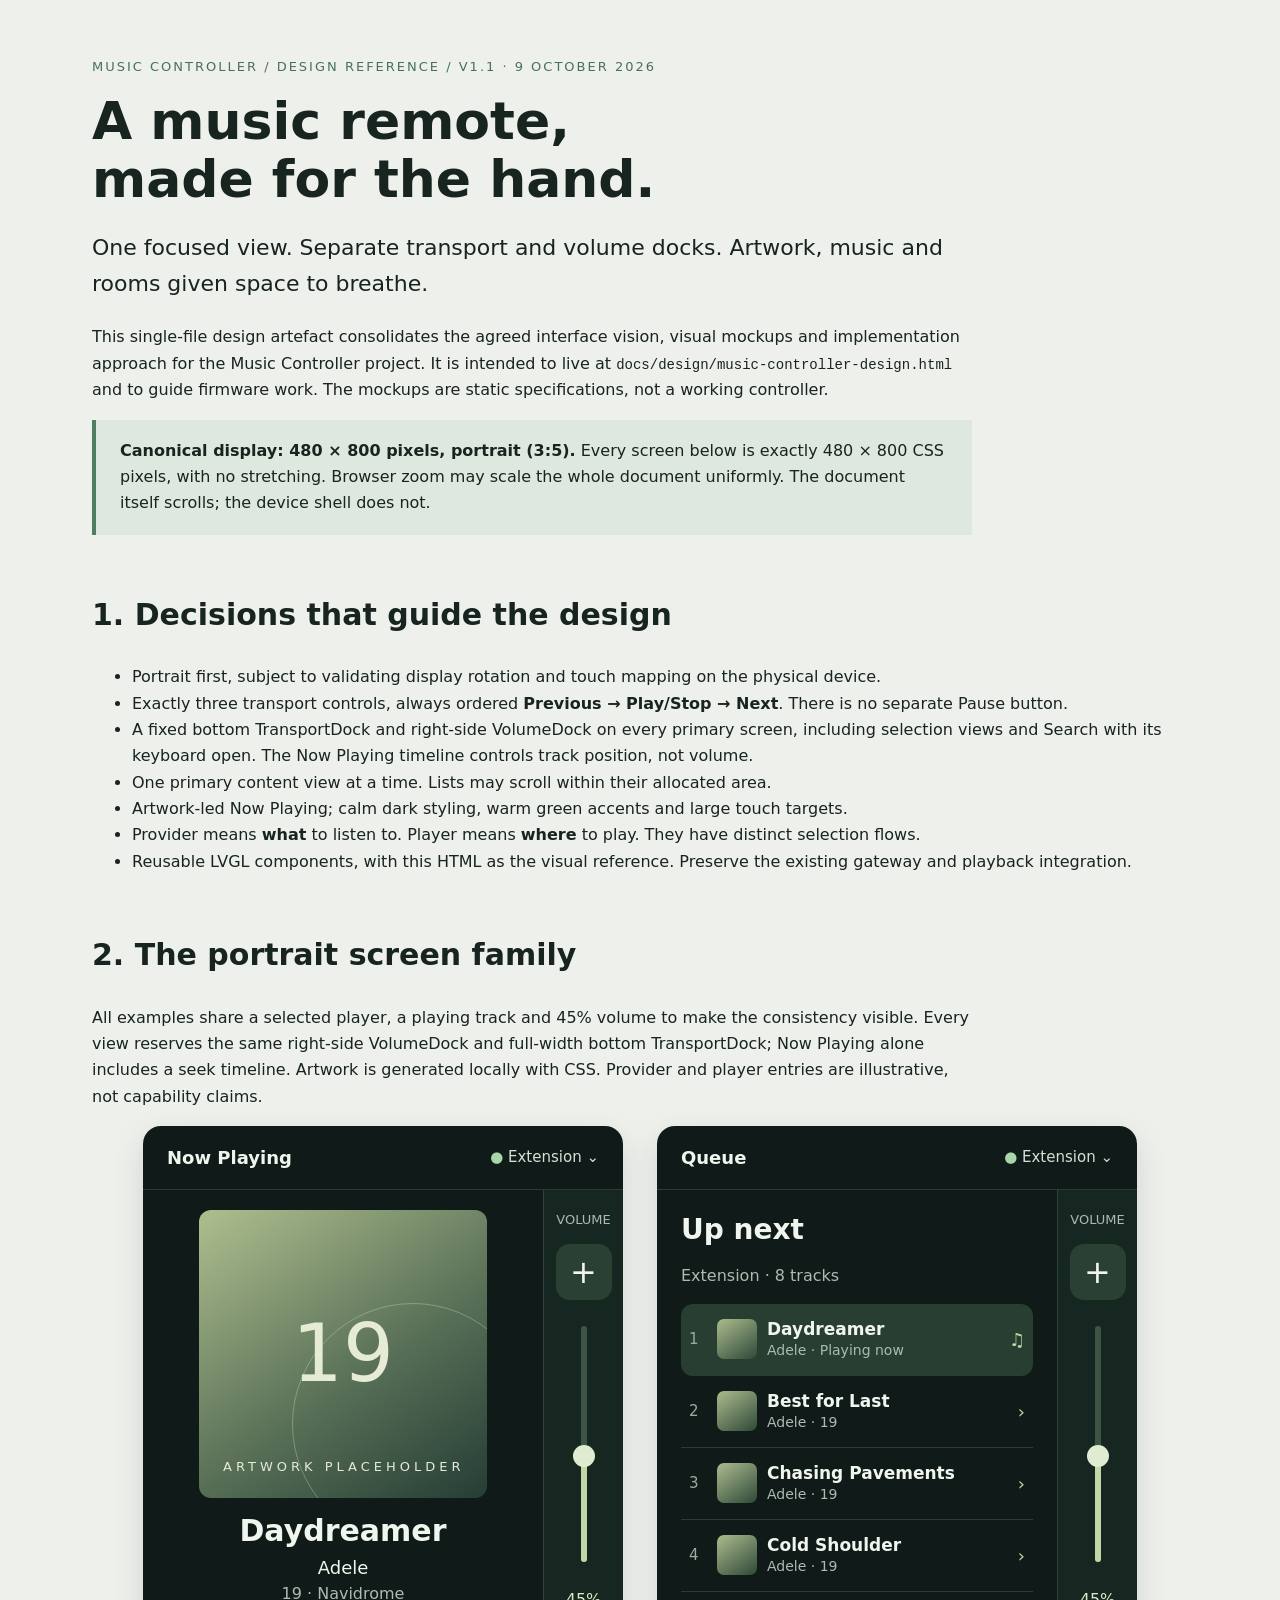
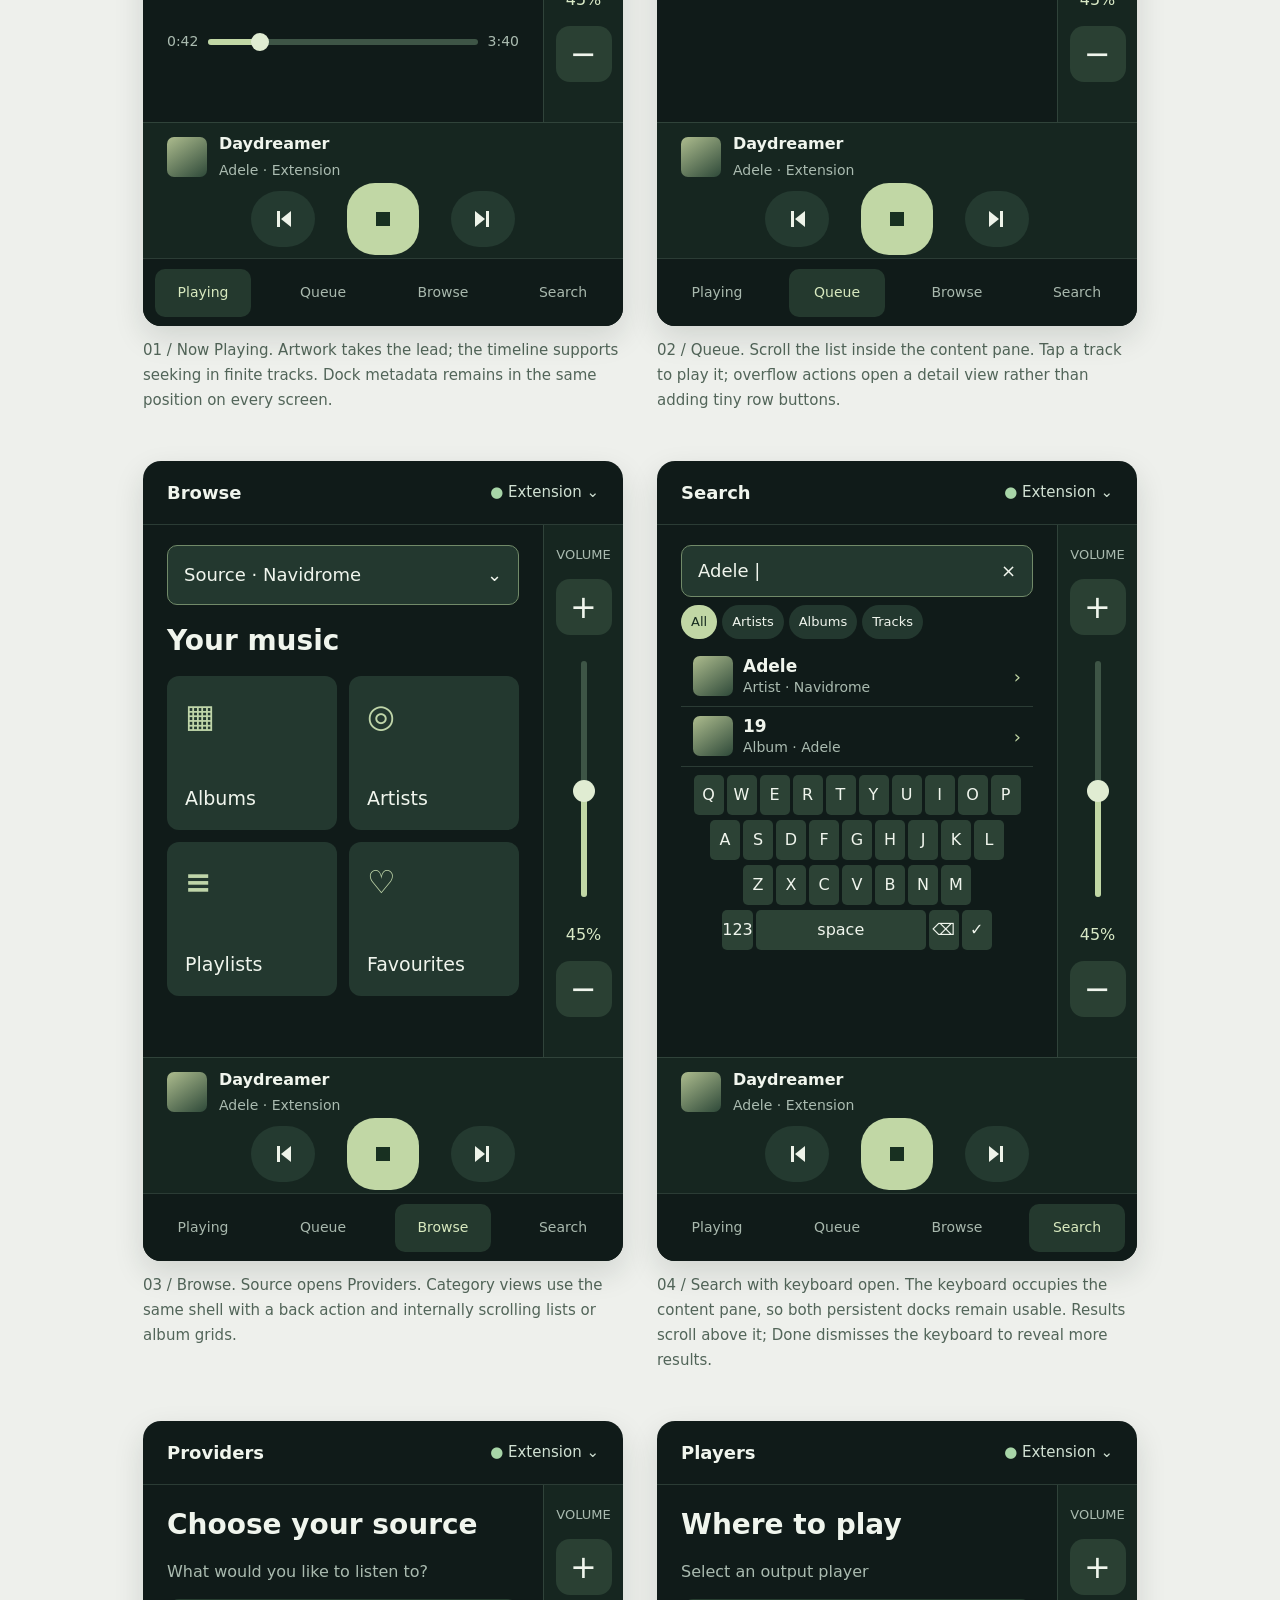
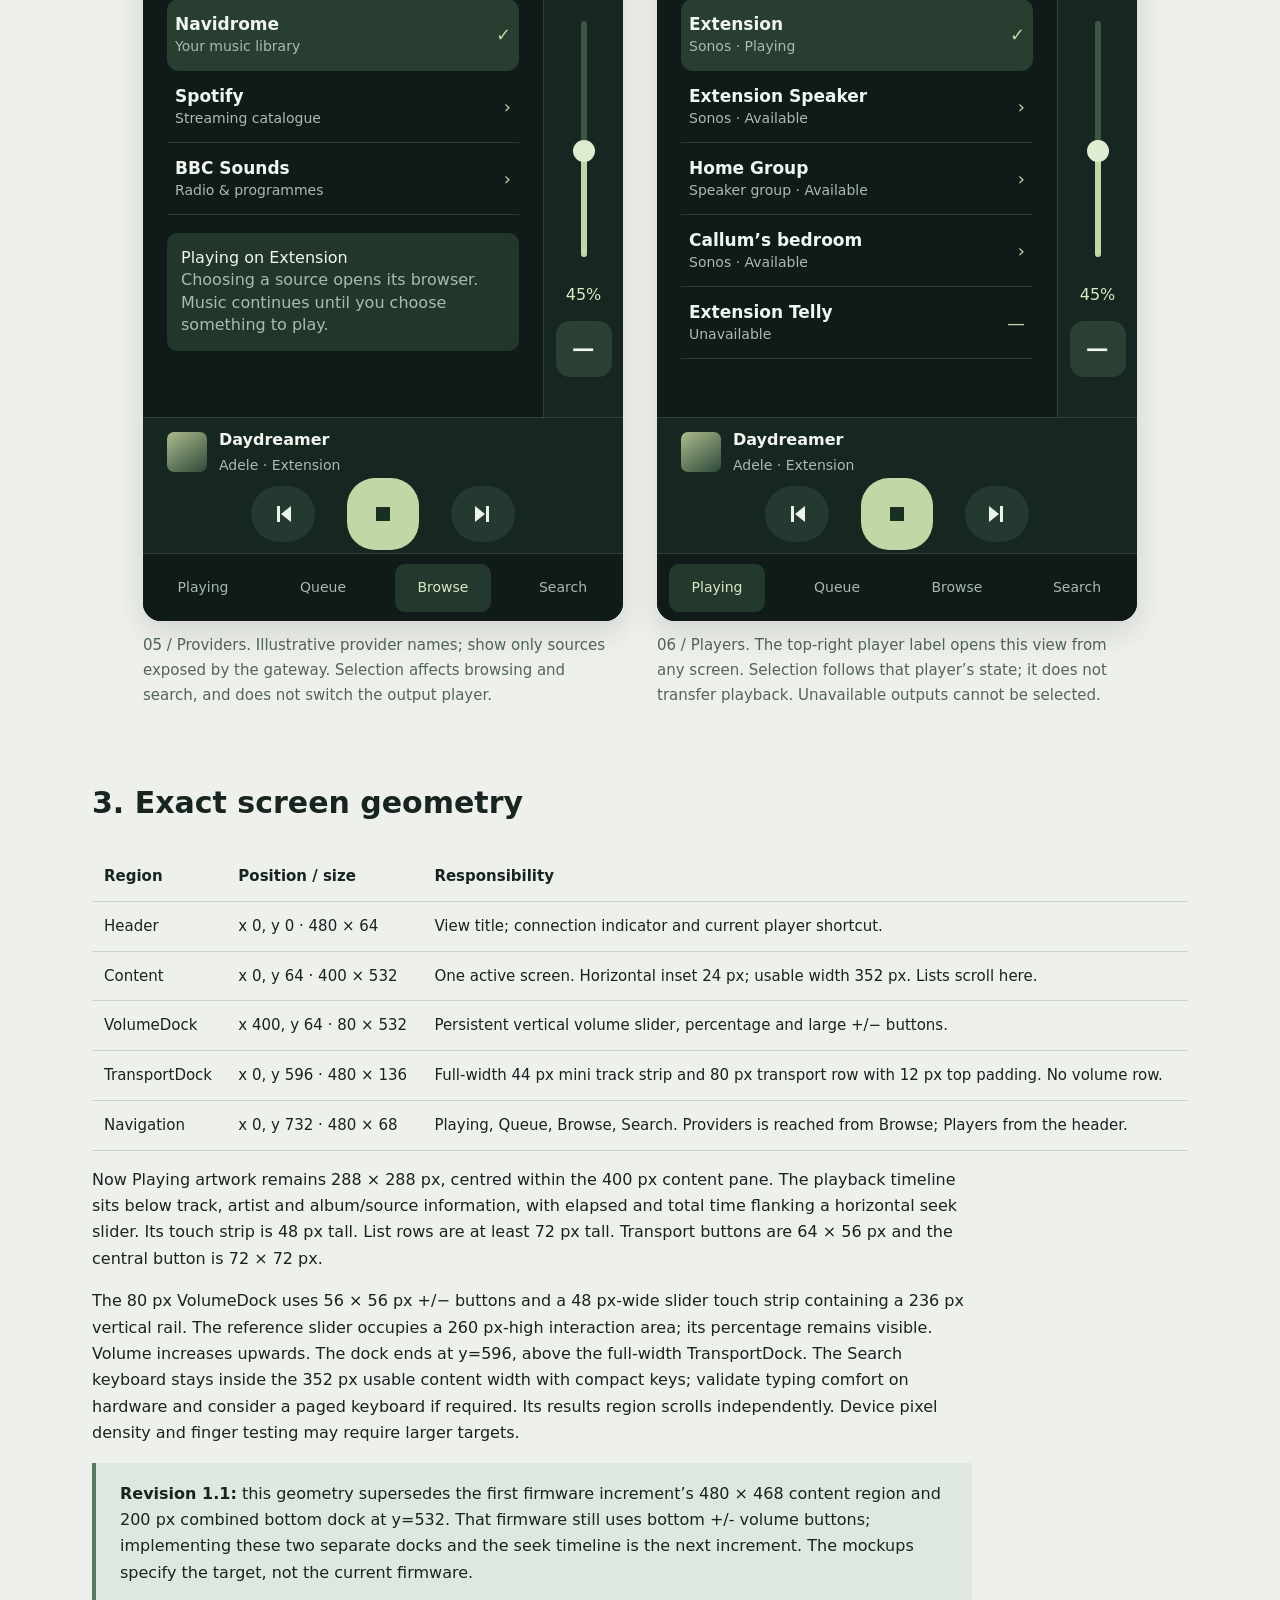
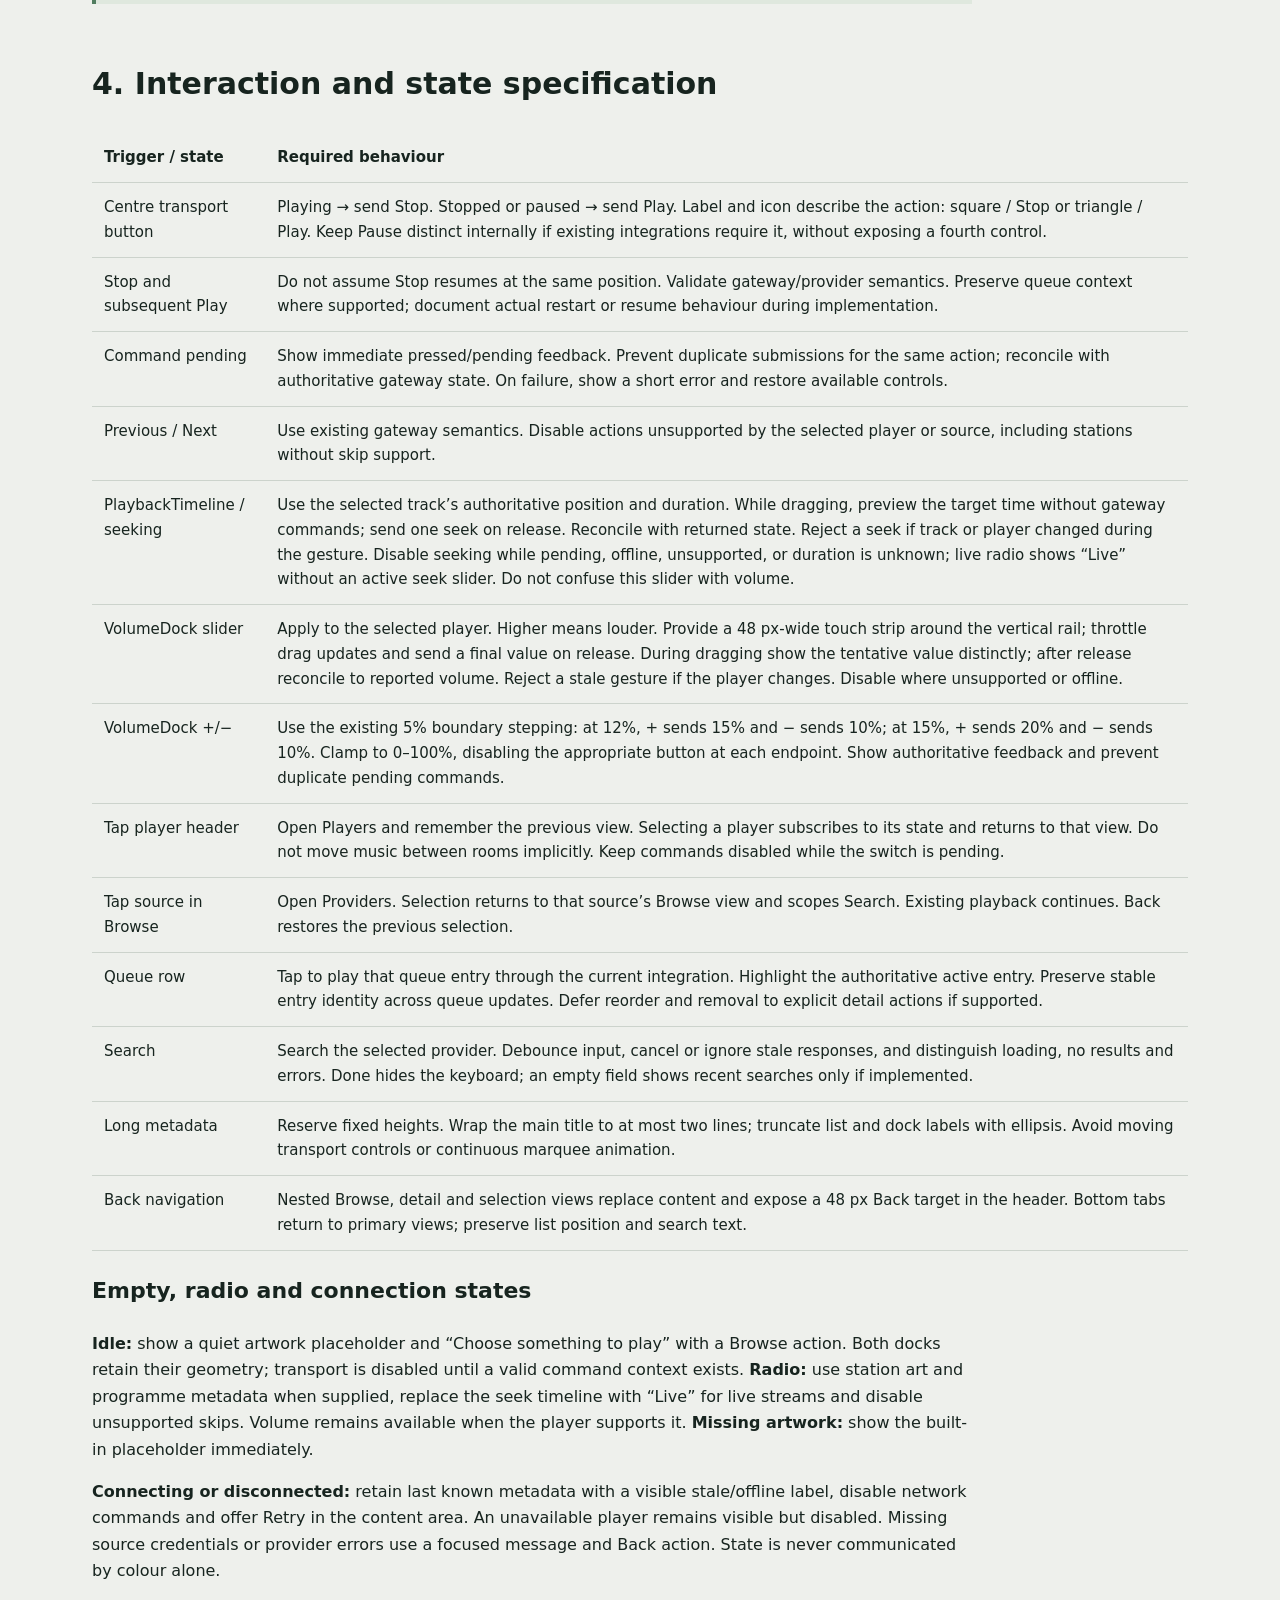
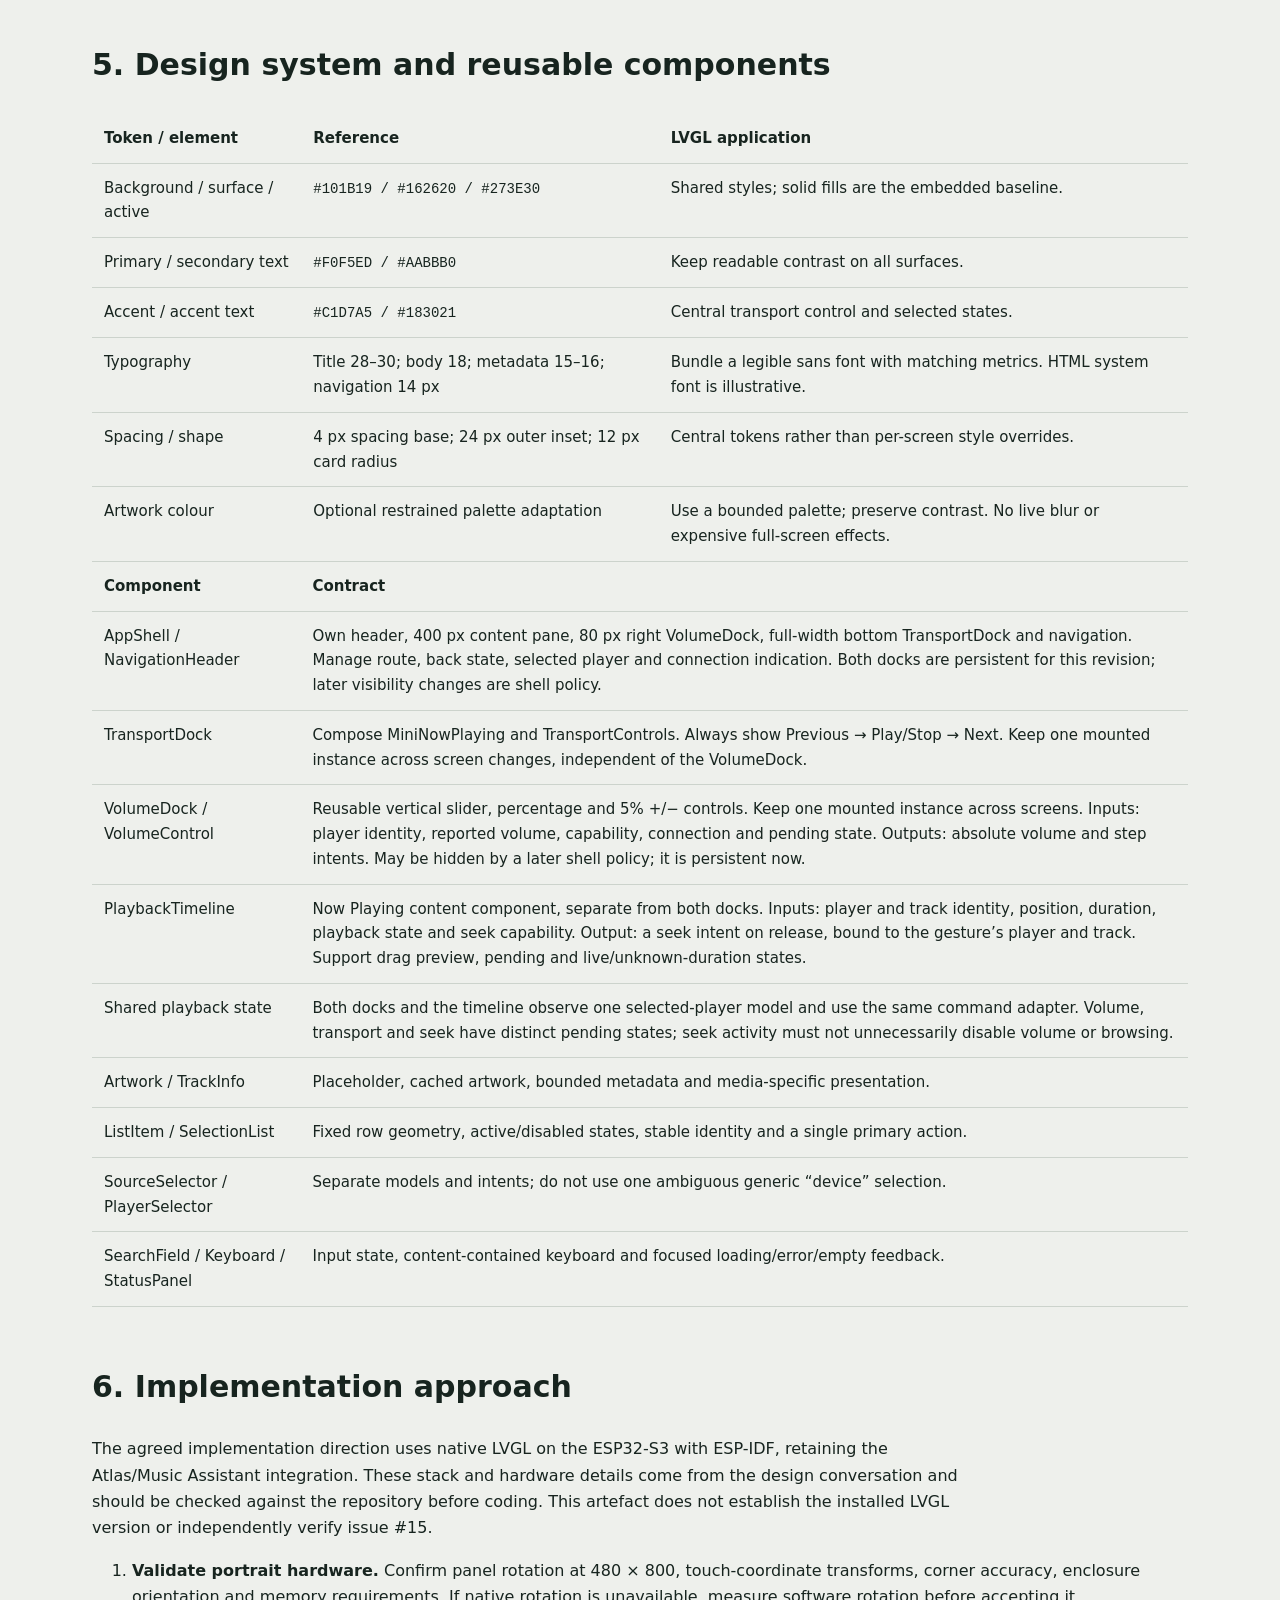
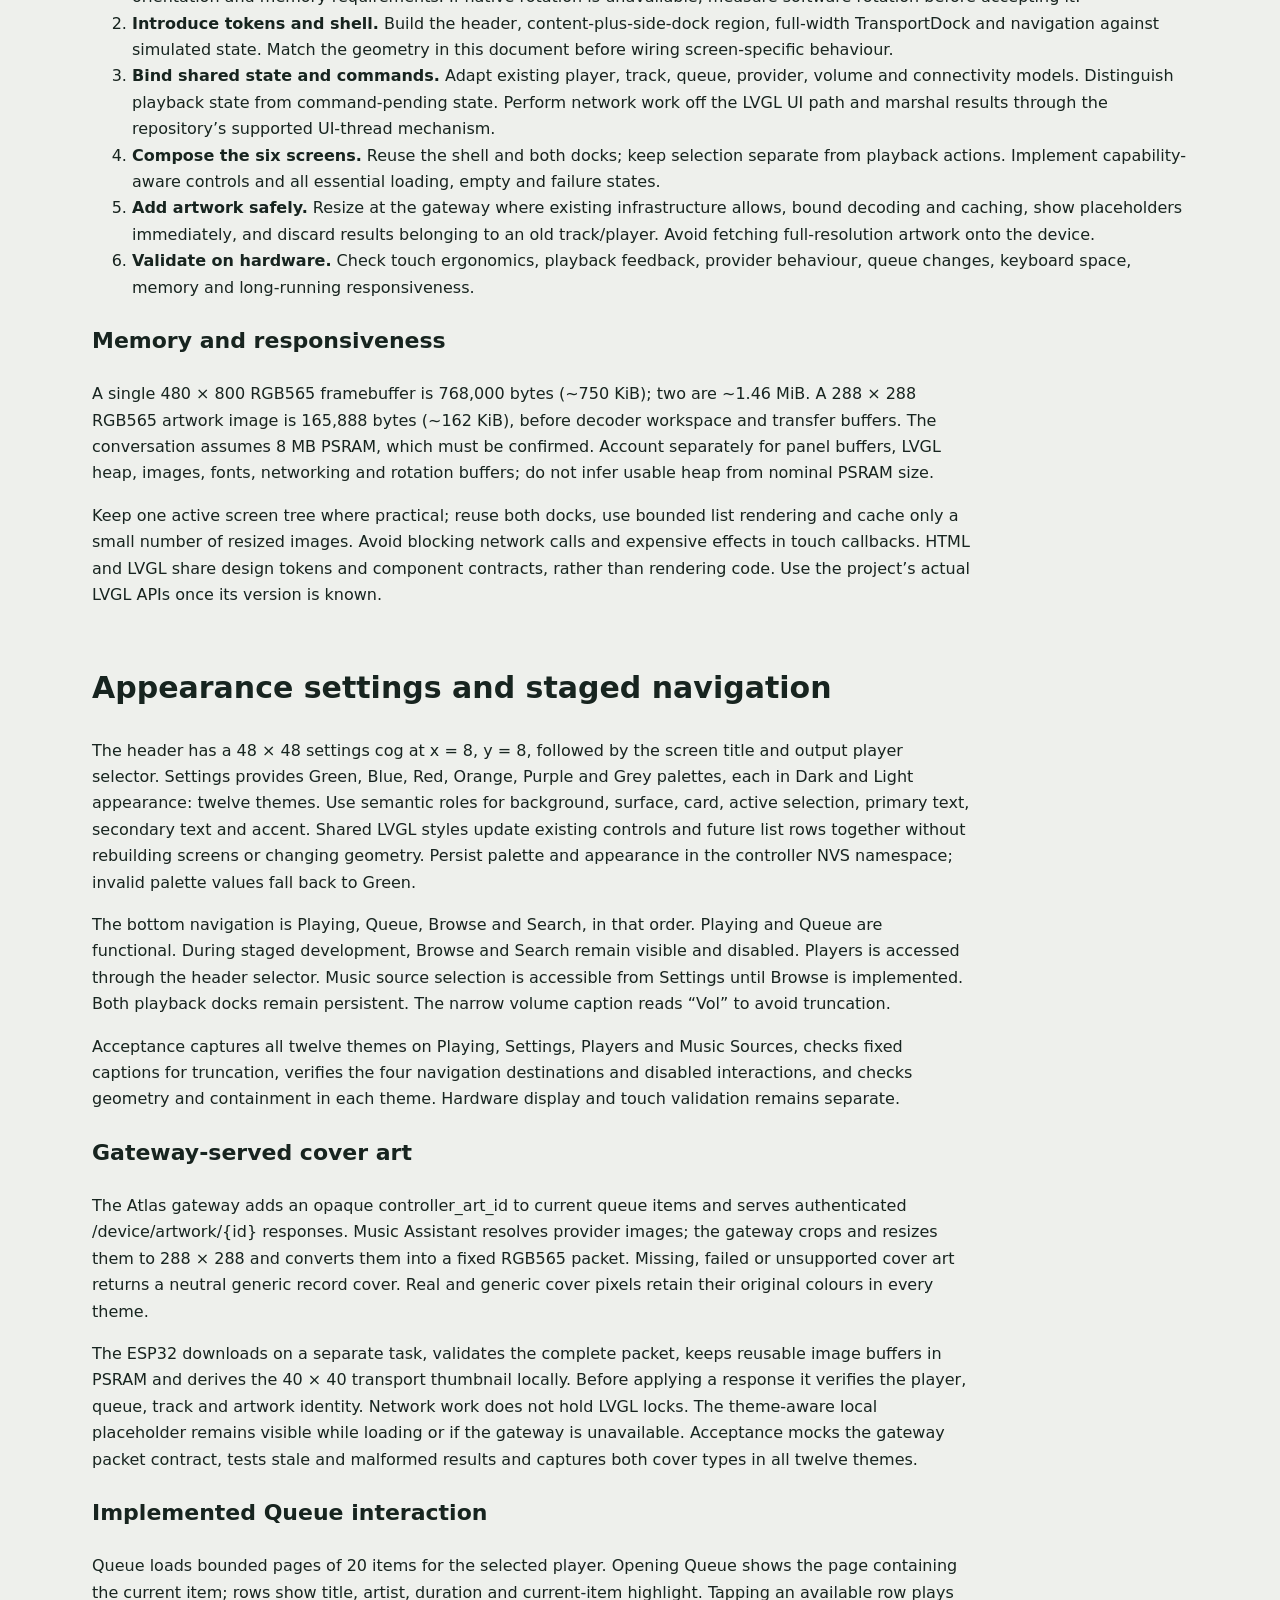
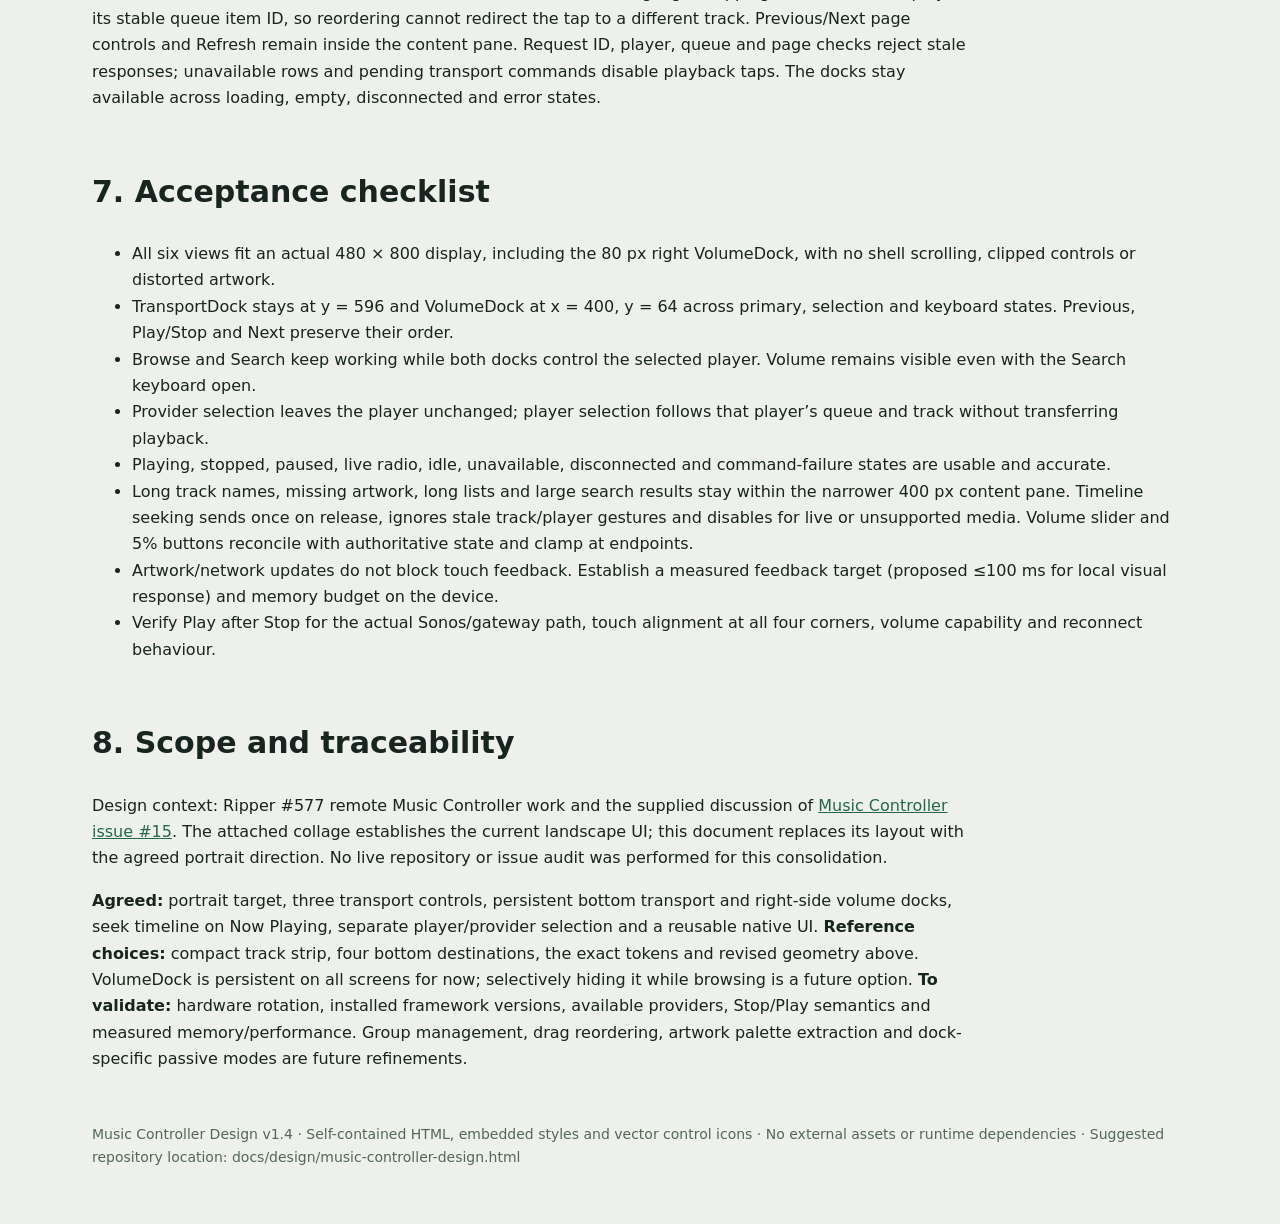
==== commit 6c9ded3b: "Implement paginated Queue screen and stable item playback with themed acceptance" ====
--- a/docs/design/music-controller-design.html
+++ b/docs/design/music-controller-design.html
@@ -26,4 +26,4 @@
 <tr><td>VolumeDock</td><td>x 400, y 64 · 80 × 532</td><td>Persistent vertical volume slider, percentage and large +/− buttons.</td></tr>
 <tr><td>TransportDock</td><td>x 0, y 596 · 480 × 136</td><td>Full-width 44 px mini track strip and 80 px transport row with 12 px top padding. No volume row.</td></tr>
 <tr><td>Navigation</td><td>x 0, y 732 · 480 × 68</td><td>Playing, Queue, Browse, Search. Providers is reached from Browse; Players from the header.</td></tr>
-</tbody></table><p>Now Playing artwork remains 288 × 288 px, centred within the 400 px content pane. The playback timeline sits below track, artist and album/source information, with elapsed and total time flanking a horizontal seek slider. Its touch strip is 48 px tall. List rows are at least 72 px tall. Transport buttons are 64 × 56 px and the central button is 72 × 72 px.</p><p>The 80 px VolumeDock uses 56 × 56 px +/− buttons and a 48 px-wide slider touch strip containing a 236 px vertical rail. The reference slider occupies a 260 px-high interaction area; its percentage remains visible. Volume increases upwards. The dock ends at y=596, above the full-width TransportDock. The Search keyboard stays inside the 352 px usable content width with compact keys; validate typing comfort on hardware and consider a paged keyboard if required. Its results region scrolls independently. Device pixel density and finger testing may require larger targets.</p><p class=note><strong>Revision 1.1:</strong> this geometry supersedes the first firmware increment’s 480 × 468 content region and 200 px combined bottom dock at y=532. That firmware still uses bottom +/- volume buttons; implementing these two separate docks and the seek timeline is the next increment. The mockups specify the target, not the current firmware.</p><h2>4. Interaction and state specification</h2><table><thead><tr><th>Trigger / state</th><th>Required behaviour</th></tr></thead><tbody><tr><td>Centre transport button</td><td>Playing → send Stop. Stopped or paused → send Play. Label and icon describe the action: square / Stop or triangle / Play. Keep Pause distinct internally if existing integrations require it, without exposing a fourth control.</td></tr><tr><td>Stop and subsequent Play</td><td>Do not assume Stop resumes at the same position. Validate gateway/provider semantics. Preserve queue context where supported; document actual restart or resume behaviour during implementation.</td></tr><tr><td>Command pending</td><td>Show immediate pressed/pending feedback. Prevent duplicate submissions for the same action; reconcile with authoritative gateway state. On failure, show a short error and restore available controls.</td></tr><tr><td>Previous / Next</td><td>Use existing gateway semantics. Disable actions unsupported by the selected player or source, including stations without skip support.</td></tr><tr><td>PlaybackTimeline / seeking</td><td>Use the selected track’s authoritative position and duration. While dragging, preview the target time without gateway commands; send one seek on release. Reconcile with returned state. Reject a seek if track or player changed during the gesture. Disable seeking while pending, offline, unsupported, or duration is unknown; live radio shows “Live” without an active seek slider. Do not confuse this slider with volume.</td></tr><tr><td>VolumeDock slider</td><td>Apply to the selected player. Higher means louder. Provide a 48 px-wide touch strip around the vertical rail; throttle drag updates and send a final value on release. During dragging show the tentative value distinctly; after release reconcile to reported volume. Reject a stale gesture if the player changes. Disable where unsupported or offline.</td></tr><tr><td>VolumeDock +/−</td><td>Use the existing 5% boundary stepping: at 12%, + sends 15% and − sends 10%; at 15%, + sends 20% and − sends 10%. Clamp to 0–100%, disabling the appropriate button at each endpoint. Show authoritative feedback and prevent duplicate pending commands.</td></tr><tr><td>Tap player header</td><td>Open Players and remember the previous view. Selecting a player subscribes to its state and returns to that view. Do not move music between rooms implicitly. Keep commands disabled while the switch is pending.</td></tr><tr><td>Tap source in Browse</td><td>Open Providers. Selection returns to that source’s Browse view and scopes Search. Existing playback continues. Back restores the previous selection.</td></tr><tr><td>Queue row</td><td>Tap to play that queue entry through the current integration. Highlight the authoritative active entry. Preserve stable entry identity across queue updates. Defer reorder and removal to explicit detail actions if supported.</td></tr><tr><td>Search</td><td>Search the selected provider. Debounce input, cancel or ignore stale responses, and distinguish loading, no results and errors. Done hides the keyboard; an empty field shows recent searches only if implemented.</td></tr><tr><td>Long metadata</td><td>Reserve fixed heights. Wrap the main title to at most two lines; truncate list and dock labels with ellipsis. Avoid moving transport controls or continuous marquee animation.</td></tr><tr><td>Back navigation</td><td>Nested Browse, detail and selection views replace content and expose a 48 px Back target in the header. Bottom tabs return to primary views; preserve list position and search text.</td></tr></tbody></table><h3>Empty, radio and connection states</h3><p><strong>Idle:</strong> show a quiet artwork placeholder and “Choose something to play” with a Browse action. Both docks retain their geometry; transport is disabled until a valid command context exists. <strong>Radio:</strong> use station art and programme metadata when supplied, replace the seek timeline with “Live” for live streams and disable unsupported skips. Volume remains available when the player supports it. <strong>Missing artwork:</strong> show the built-in placeholder immediately.</p><p><strong>Connecting or disconnected:</strong> retain last known metadata with a visible stale/offline label, disable network commands and offer Retry in the content area. An unavailable player remains visible but disabled. Missing source credentials or provider errors use a focused message and Back action. State is never communicated by colour alone.</p><h2>5. Design system and reusable components</h2><table><thead><tr><th>Token / element</th><th>Reference</th><th>LVGL application</th></tr></thead><tbody><tr><td>Background / surface / active</td><td><code>#101B19 / #162620 / #273E30</code></td><td>Shared styles; solid fills are the embedded baseline.</td></tr><tr><td>Primary / secondary text</td><td><code>#F0F5ED / #AABBB0</code></td><td>Keep readable contrast on all surfaces.</td></tr><tr><td>Accent / accent text</td><td><code>#C1D7A5 / #183021</code></td><td>Central transport control and selected states.</td></tr><tr><td>Typography</td><td>Title 28–30; body 18; metadata 15–16; navigation 14 px</td><td>Bundle a legible sans font with matching metrics. HTML system font is illustrative.</td></tr><tr><td>Spacing / shape</td><td>4 px spacing base; 24 px outer inset; 12 px card radius</td><td>Central tokens rather than per-screen style overrides.</td></tr><tr><td>Artwork colour</td><td>Optional restrained palette adaptation</td><td>Use a bounded palette; preserve contrast. No live blur or expensive full-screen effects.</td></tr></tbody></table><table><thead><tr><th>Component</th><th>Contract</th></tr></thead><tbody><tr><td>AppShell / NavigationHeader</td><td>Own header, 400 px content pane, 80 px right VolumeDock, full-width bottom TransportDock and navigation. Manage route, back state, selected player and connection indication. Both docks are persistent for this revision; later visibility changes are shell policy.</td></tr><tr><td>TransportDock</td><td>Compose MiniNowPlaying and TransportControls. Always show Previous → Play/Stop → Next. Keep one mounted instance across screen changes, independent of the VolumeDock.</td></tr><tr><td>VolumeDock / VolumeControl</td><td>Reusable vertical slider, percentage and 5% +/− controls. Keep one mounted instance across screens. Inputs: player identity, reported volume, capability, connection and pending state. Outputs: absolute volume and step intents. May be hidden by a later shell policy; it is persistent now.</td></tr><tr><td>PlaybackTimeline</td><td>Now Playing content component, separate from both docks. Inputs: player and track identity, position, duration, playback state and seek capability. Output: a seek intent on release, bound to the gesture’s player and track. Support drag preview, pending and live/unknown-duration states.</td></tr><tr><td>Shared playback state</td><td>Both docks and the timeline observe one selected-player model and use the same command adapter. Volume, transport and seek have distinct pending states; seek activity must not unnecessarily disable volume or browsing.</td></tr><tr><td>Artwork / TrackInfo</td><td>Placeholder, cached artwork, bounded metadata and media-specific presentation.</td></tr><tr><td>ListItem / SelectionList</td><td>Fixed row geometry, active/disabled states, stable identity and a single primary action.</td></tr><tr><td>SourceSelector / PlayerSelector</td><td>Separate models and intents; do not use one ambiguous generic “device” selection.</td></tr><tr><td>SearchField / Keyboard / StatusPanel</td><td>Input state, content-contained keyboard and focused loading/error/empty feedback.</td></tr></tbody></table><h2>6. Implementation approach</h2><p>The agreed implementation direction uses native LVGL on the ESP32-S3 with ESP-IDF, retaining the Atlas/Music Assistant integration. These stack and hardware details come from the design conversation and should be checked against the repository before coding. This artefact does not establish the installed LVGL version or independently verify issue #15.</p><ol><li><strong>Validate portrait hardware.</strong> Confirm panel rotation at 480 × 800, touch-coordinate transforms, corner accuracy, enclosure orientation and memory requirements. If native rotation is unavailable, measure software rotation before accepting it.</li><li><strong>Introduce tokens and shell.</strong> Build the header, content-plus-side-dock region, full-width TransportDock and navigation against simulated state. Match the geometry in this document before wiring screen-specific behaviour.</li><li><strong>Bind shared state and commands.</strong> Adapt existing player, track, queue, provider, volume and connectivity models. Distinguish playback state from command-pending state. Perform network work off the LVGL UI path and marshal results through the repository’s supported UI-thread mechanism.</li><li><strong>Compose the six screens.</strong> Reuse the shell and both docks; keep selection separate from playback actions. Implement capability-aware controls and all essential loading, empty and failure states.</li><li><strong>Add artwork safely.</strong> Resize at the gateway where existing infrastructure allows, bound decoding and caching, show placeholders immediately, and discard results belonging to an old track/player. Avoid fetching full-resolution artwork onto the device.</li><li><strong>Validate on hardware.</strong> Check touch ergonomics, playback feedback, provider behaviour, queue changes, keyboard space, memory and long-running responsiveness.</li></ol><h3>Memory and responsiveness</h3><p>A single 480 × 800 RGB565 framebuffer is 768,000 bytes (~750 KiB); two are ~1.46 MiB. A 288 × 288 RGB565 artwork image is 165,888 bytes (~162 KiB), before decoder workspace and transfer buffers. The conversation assumes 8 MB PSRAM, which must be confirmed. Account separately for panel buffers, LVGL heap, images, fonts, networking and rotation buffers; do not infer usable heap from nominal PSRAM size.</p><p>Keep one active screen tree where practical; reuse both docks, use bounded list rendering and cache only a small number of resized images. Avoid blocking network calls and expensive effects in touch callbacks. HTML and LVGL share design tokens and component contracts, rather than rendering code. Use the project’s actual LVGL APIs once its version is known.</p><h2>Appearance settings and staged navigation</h2><p>The header has a 48 × 48 settings cog at x = 8, y = 8, followed by the screen title and output player selector. Settings provides Green, Blue, Red, Orange, Purple and Grey palettes, each in Dark and Light appearance: twelve themes. Use semantic roles for background, surface, card, active selection, primary text, secondary text and accent. Shared LVGL styles update existing controls and future list rows together without rebuilding screens or changing geometry. Persist palette and appearance in the controller NVS namespace; invalid palette values fall back to Green.</p><p>The bottom navigation is Playing, Queue, Browse and Search, in that order. During staged development, unfinished destinations remain visible and disabled. Players is accessed through the header selector. Music source selection is accessible from Settings until Browse is implemented. Both playback docks remain persistent. The narrow volume caption reads “Vol” to avoid truncation.</p><p>Acceptance captures all twelve themes on Playing, Settings, Players and Music Sources, checks fixed captions for truncation, verifies the four navigation destinations and disabled interactions, and checks geometry and containment in each theme. Hardware display and touch validation remains separate.</p><h3>Gateway-served cover art</h3><p>The Atlas gateway adds an opaque controller_art_id to current queue items and serves authenticated /device/artwork/{id} responses. Music Assistant resolves provider images; the gateway crops and resizes them to 288 × 288 and converts them into a fixed RGB565 packet. Missing, failed or unsupported cover art returns a neutral generic record cover. Real and generic cover pixels retain their original colours in every theme.</p><p>The ESP32 downloads on a separate task, validates the complete packet, keeps reusable image buffers in PSRAM and derives the 40 × 40 transport thumbnail locally. Before applying a response it verifies the player, queue, track and artwork identity. Network work does not hold LVGL locks. The theme-aware local placeholder remains visible while loading or if the gateway is unavailable. Acceptance mocks the gateway packet contract, tests stale and malformed results and captures both cover types in all twelve themes.</p><h2>7. Acceptance checklist</h2><ul><li>All six views fit an actual 480 × 800 display, including the 80 px right VolumeDock, with no shell scrolling, clipped controls or distorted artwork.</li><li>TransportDock stays at y = 596 and VolumeDock at x = 400, y = 64 across primary, selection and keyboard states. Previous, Play/Stop and Next preserve their order.</li><li>Browse and Search keep working while both docks control the selected player. Volume remains visible even with the Search keyboard open.</li><li>Provider selection leaves the player unchanged; player selection follows that player’s queue and track without transferring playback.</li><li>Playing, stopped, paused, live radio, idle, unavailable, disconnected and command-failure states are usable and accurate.</li><li>Long track names, missing artwork, long lists and large search results stay within the narrower 400 px content pane. Timeline seeking sends once on release, ignores stale track/player gestures and disables for live or unsupported media. Volume slider and 5% buttons reconcile with authoritative state and clamp at endpoints.</li><li>Artwork/network updates do not block touch feedback. Establish a measured feedback target (proposed ≤100 ms for local visual response) and memory budget on the device.</li><li>Verify Play after Stop for the actual Sonos/gateway path, touch alignment at all four corners, volume capability and reconnect behaviour.</li></ul><h2>8. Scope and traceability</h2><p>Design context: Ripper #577 remote Music Controller work and the supplied discussion of <a href="https://github.com/lewiskingy/music-controller/issues/15">Music Controller issue #15</a>. The attached collage establishes the current landscape UI; this document replaces its layout with the agreed portrait direction. No live repository or issue audit was performed for this consolidation.</p><p><strong>Agreed:</strong> portrait target, three transport controls, persistent bottom transport and right-side volume docks, seek timeline on Now Playing, separate player/provider selection and a reusable native UI. <strong>Reference choices:</strong> compact track strip, four bottom destinations, the exact tokens and revised geometry above. VolumeDock is persistent on all screens for now; selectively hiding it while browsing is a future option. <strong>To validate:</strong> hardware rotation, installed framework versions, available providers, Stop/Play semantics and measured memory/performance. Group management, drag reordering, artwork palette extraction and dock-specific passive modes are future refinements.</p><footer>Music Controller Design v1.3 · Self-contained HTML, embedded styles and vector control icons · No external assets or runtime dependencies · Suggested repository location: docs/design/music-controller-design.html</footer></main></body></html>
+</tbody></table><p>Now Playing artwork remains 288 × 288 px, centred within the 400 px content pane. The playback timeline sits below track, artist and album/source information, with elapsed and total time flanking a horizontal seek slider. Its touch strip is 48 px tall. List rows are at least 72 px tall. Transport buttons are 64 × 56 px and the central button is 72 × 72 px.</p><p>The 80 px VolumeDock uses 56 × 56 px +/− buttons and a 48 px-wide slider touch strip containing a 236 px vertical rail. The reference slider occupies a 260 px-high interaction area; its percentage remains visible. Volume increases upwards. The dock ends at y=596, above the full-width TransportDock. The Search keyboard stays inside the 352 px usable content width with compact keys; validate typing comfort on hardware and consider a paged keyboard if required. Its results region scrolls independently. Device pixel density and finger testing may require larger targets.</p><p class=note><strong>Revision 1.1:</strong> this geometry supersedes the first firmware increment’s 480 × 468 content region and 200 px combined bottom dock at y=532. That firmware still uses bottom +/- volume buttons; implementing these two separate docks and the seek timeline is the next increment. The mockups specify the target, not the current firmware.</p><h2>4. Interaction and state specification</h2><table><thead><tr><th>Trigger / state</th><th>Required behaviour</th></tr></thead><tbody><tr><td>Centre transport button</td><td>Playing → send Stop. Stopped or paused → send Play. Label and icon describe the action: square / Stop or triangle / Play. Keep Pause distinct internally if existing integrations require it, without exposing a fourth control.</td></tr><tr><td>Stop and subsequent Play</td><td>Do not assume Stop resumes at the same position. Validate gateway/provider semantics. Preserve queue context where supported; document actual restart or resume behaviour during implementation.</td></tr><tr><td>Command pending</td><td>Show immediate pressed/pending feedback. Prevent duplicate submissions for the same action; reconcile with authoritative gateway state. On failure, show a short error and restore available controls.</td></tr><tr><td>Previous / Next</td><td>Use existing gateway semantics. Disable actions unsupported by the selected player or source, including stations without skip support.</td></tr><tr><td>PlaybackTimeline / seeking</td><td>Use the selected track’s authoritative position and duration. While dragging, preview the target time without gateway commands; send one seek on release. Reconcile with returned state. Reject a seek if track or player changed during the gesture. Disable seeking while pending, offline, unsupported, or duration is unknown; live radio shows “Live” without an active seek slider. Do not confuse this slider with volume.</td></tr><tr><td>VolumeDock slider</td><td>Apply to the selected player. Higher means louder. Provide a 48 px-wide touch strip around the vertical rail; throttle drag updates and send a final value on release. During dragging show the tentative value distinctly; after release reconcile to reported volume. Reject a stale gesture if the player changes. Disable where unsupported or offline.</td></tr><tr><td>VolumeDock +/−</td><td>Use the existing 5% boundary stepping: at 12%, + sends 15% and − sends 10%; at 15%, + sends 20% and − sends 10%. Clamp to 0–100%, disabling the appropriate button at each endpoint. Show authoritative feedback and prevent duplicate pending commands.</td></tr><tr><td>Tap player header</td><td>Open Players and remember the previous view. Selecting a player subscribes to its state and returns to that view. Do not move music between rooms implicitly. Keep commands disabled while the switch is pending.</td></tr><tr><td>Tap source in Browse</td><td>Open Providers. Selection returns to that source’s Browse view and scopes Search. Existing playback continues. Back restores the previous selection.</td></tr><tr><td>Queue row</td><td>Tap to play that queue entry through the current integration. Highlight the authoritative active entry. Preserve stable entry identity across queue updates. Defer reorder and removal to explicit detail actions if supported.</td></tr><tr><td>Search</td><td>Search the selected provider. Debounce input, cancel or ignore stale responses, and distinguish loading, no results and errors. Done hides the keyboard; an empty field shows recent searches only if implemented.</td></tr><tr><td>Long metadata</td><td>Reserve fixed heights. Wrap the main title to at most two lines; truncate list and dock labels with ellipsis. Avoid moving transport controls or continuous marquee animation.</td></tr><tr><td>Back navigation</td><td>Nested Browse, detail and selection views replace content and expose a 48 px Back target in the header. Bottom tabs return to primary views; preserve list position and search text.</td></tr></tbody></table><h3>Empty, radio and connection states</h3><p><strong>Idle:</strong> show a quiet artwork placeholder and “Choose something to play” with a Browse action. Both docks retain their geometry; transport is disabled until a valid command context exists. <strong>Radio:</strong> use station art and programme metadata when supplied, replace the seek timeline with “Live” for live streams and disable unsupported skips. Volume remains available when the player supports it. <strong>Missing artwork:</strong> show the built-in placeholder immediately.</p><p><strong>Connecting or disconnected:</strong> retain last known metadata with a visible stale/offline label, disable network commands and offer Retry in the content area. An unavailable player remains visible but disabled. Missing source credentials or provider errors use a focused message and Back action. State is never communicated by colour alone.</p><h2>5. Design system and reusable components</h2><table><thead><tr><th>Token / element</th><th>Reference</th><th>LVGL application</th></tr></thead><tbody><tr><td>Background / surface / active</td><td><code>#101B19 / #162620 / #273E30</code></td><td>Shared styles; solid fills are the embedded baseline.</td></tr><tr><td>Primary / secondary text</td><td><code>#F0F5ED / #AABBB0</code></td><td>Keep readable contrast on all surfaces.</td></tr><tr><td>Accent / accent text</td><td><code>#C1D7A5 / #183021</code></td><td>Central transport control and selected states.</td></tr><tr><td>Typography</td><td>Title 28–30; body 18; metadata 15–16; navigation 14 px</td><td>Bundle a legible sans font with matching metrics. HTML system font is illustrative.</td></tr><tr><td>Spacing / shape</td><td>4 px spacing base; 24 px outer inset; 12 px card radius</td><td>Central tokens rather than per-screen style overrides.</td></tr><tr><td>Artwork colour</td><td>Optional restrained palette adaptation</td><td>Use a bounded palette; preserve contrast. No live blur or expensive full-screen effects.</td></tr></tbody></table><table><thead><tr><th>Component</th><th>Contract</th></tr></thead><tbody><tr><td>AppShell / NavigationHeader</td><td>Own header, 400 px content pane, 80 px right VolumeDock, full-width bottom TransportDock and navigation. Manage route, back state, selected player and connection indication. Both docks are persistent for this revision; later visibility changes are shell policy.</td></tr><tr><td>TransportDock</td><td>Compose MiniNowPlaying and TransportControls. Always show Previous → Play/Stop → Next. Keep one mounted instance across screen changes, independent of the VolumeDock.</td></tr><tr><td>VolumeDock / VolumeControl</td><td>Reusable vertical slider, percentage and 5% +/− controls. Keep one mounted instance across screens. Inputs: player identity, reported volume, capability, connection and pending state. Outputs: absolute volume and step intents. May be hidden by a later shell policy; it is persistent now.</td></tr><tr><td>PlaybackTimeline</td><td>Now Playing content component, separate from both docks. Inputs: player and track identity, position, duration, playback state and seek capability. Output: a seek intent on release, bound to the gesture’s player and track. Support drag preview, pending and live/unknown-duration states.</td></tr><tr><td>Shared playback state</td><td>Both docks and the timeline observe one selected-player model and use the same command adapter. Volume, transport and seek have distinct pending states; seek activity must not unnecessarily disable volume or browsing.</td></tr><tr><td>Artwork / TrackInfo</td><td>Placeholder, cached artwork, bounded metadata and media-specific presentation.</td></tr><tr><td>ListItem / SelectionList</td><td>Fixed row geometry, active/disabled states, stable identity and a single primary action.</td></tr><tr><td>SourceSelector / PlayerSelector</td><td>Separate models and intents; do not use one ambiguous generic “device” selection.</td></tr><tr><td>SearchField / Keyboard / StatusPanel</td><td>Input state, content-contained keyboard and focused loading/error/empty feedback.</td></tr></tbody></table><h2>6. Implementation approach</h2><p>The agreed implementation direction uses native LVGL on the ESP32-S3 with ESP-IDF, retaining the Atlas/Music Assistant integration. These stack and hardware details come from the design conversation and should be checked against the repository before coding. This artefact does not establish the installed LVGL version or independently verify issue #15.</p><ol><li><strong>Validate portrait hardware.</strong> Confirm panel rotation at 480 × 800, touch-coordinate transforms, corner accuracy, enclosure orientation and memory requirements. If native rotation is unavailable, measure software rotation before accepting it.</li><li><strong>Introduce tokens and shell.</strong> Build the header, content-plus-side-dock region, full-width TransportDock and navigation against simulated state. Match the geometry in this document before wiring screen-specific behaviour.</li><li><strong>Bind shared state and commands.</strong> Adapt existing player, track, queue, provider, volume and connectivity models. Distinguish playback state from command-pending state. Perform network work off the LVGL UI path and marshal results through the repository’s supported UI-thread mechanism.</li><li><strong>Compose the six screens.</strong> Reuse the shell and both docks; keep selection separate from playback actions. Implement capability-aware controls and all essential loading, empty and failure states.</li><li><strong>Add artwork safely.</strong> Resize at the gateway where existing infrastructure allows, bound decoding and caching, show placeholders immediately, and discard results belonging to an old track/player. Avoid fetching full-resolution artwork onto the device.</li><li><strong>Validate on hardware.</strong> Check touch ergonomics, playback feedback, provider behaviour, queue changes, keyboard space, memory and long-running responsiveness.</li></ol><h3>Memory and responsiveness</h3><p>A single 480 × 800 RGB565 framebuffer is 768,000 bytes (~750 KiB); two are ~1.46 MiB. A 288 × 288 RGB565 artwork image is 165,888 bytes (~162 KiB), before decoder workspace and transfer buffers. The conversation assumes 8 MB PSRAM, which must be confirmed. Account separately for panel buffers, LVGL heap, images, fonts, networking and rotation buffers; do not infer usable heap from nominal PSRAM size.</p><p>Keep one active screen tree where practical; reuse both docks, use bounded list rendering and cache only a small number of resized images. Avoid blocking network calls and expensive effects in touch callbacks. HTML and LVGL share design tokens and component contracts, rather than rendering code. Use the project’s actual LVGL APIs once its version is known.</p><h2>Appearance settings and staged navigation</h2><p>The header has a 48 × 48 settings cog at x = 8, y = 8, followed by the screen title and output player selector. Settings provides Green, Blue, Red, Orange, Purple and Grey palettes, each in Dark and Light appearance: twelve themes. Use semantic roles for background, surface, card, active selection, primary text, secondary text and accent. Shared LVGL styles update existing controls and future list rows together without rebuilding screens or changing geometry. Persist palette and appearance in the controller NVS namespace; invalid palette values fall back to Green.</p><p>The bottom navigation is Playing, Queue, Browse and Search, in that order. Playing and Queue are functional. During staged development, Browse and Search remain visible and disabled. Players is accessed through the header selector. Music source selection is accessible from Settings until Browse is implemented. Both playback docks remain persistent. The narrow volume caption reads “Vol” to avoid truncation.</p><p>Acceptance captures all twelve themes on Playing, Settings, Players and Music Sources, checks fixed captions for truncation, verifies the four navigation destinations and disabled interactions, and checks geometry and containment in each theme. Hardware display and touch validation remains separate.</p><h3>Gateway-served cover art</h3><p>The Atlas gateway adds an opaque controller_art_id to current queue items and serves authenticated /device/artwork/{id} responses. Music Assistant resolves provider images; the gateway crops and resizes them to 288 × 288 and converts them into a fixed RGB565 packet. Missing, failed or unsupported cover art returns a neutral generic record cover. Real and generic cover pixels retain their original colours in every theme.</p><p>The ESP32 downloads on a separate task, validates the complete packet, keeps reusable image buffers in PSRAM and derives the 40 × 40 transport thumbnail locally. Before applying a response it verifies the player, queue, track and artwork identity. Network work does not hold LVGL locks. The theme-aware local placeholder remains visible while loading or if the gateway is unavailable. Acceptance mocks the gateway packet contract, tests stale and malformed results and captures both cover types in all twelve themes.</p><h3>Implemented Queue interaction</h3><p>Queue loads bounded pages of 20 items for the selected player. Opening Queue shows the page containing the current item; rows show title, artist, duration and current-item highlight. Tapping an available row plays its stable queue item ID, so reordering cannot redirect the tap to a different track. Previous/Next page controls and Refresh remain inside the content pane. Request ID, player, queue and page checks reject stale responses; unavailable rows and pending transport commands disable playback taps. The docks stay available across loading, empty, disconnected and error states.</p><h2>7. Acceptance checklist</h2><ul><li>All six views fit an actual 480 × 800 display, including the 80 px right VolumeDock, with no shell scrolling, clipped controls or distorted artwork.</li><li>TransportDock stays at y = 596 and VolumeDock at x = 400, y = 64 across primary, selection and keyboard states. Previous, Play/Stop and Next preserve their order.</li><li>Browse and Search keep working while both docks control the selected player. Volume remains visible even with the Search keyboard open.</li><li>Provider selection leaves the player unchanged; player selection follows that player’s queue and track without transferring playback.</li><li>Playing, stopped, paused, live radio, idle, unavailable, disconnected and command-failure states are usable and accurate.</li><li>Long track names, missing artwork, long lists and large search results stay within the narrower 400 px content pane. Timeline seeking sends once on release, ignores stale track/player gestures and disables for live or unsupported media. Volume slider and 5% buttons reconcile with authoritative state and clamp at endpoints.</li><li>Artwork/network updates do not block touch feedback. Establish a measured feedback target (proposed ≤100 ms for local visual response) and memory budget on the device.</li><li>Verify Play after Stop for the actual Sonos/gateway path, touch alignment at all four corners, volume capability and reconnect behaviour.</li></ul><h2>8. Scope and traceability</h2><p>Design context: Ripper #577 remote Music Controller work and the supplied discussion of <a href="https://github.com/lewiskingy/music-controller/issues/15">Music Controller issue #15</a>. The attached collage establishes the current landscape UI; this document replaces its layout with the agreed portrait direction. No live repository or issue audit was performed for this consolidation.</p><p><strong>Agreed:</strong> portrait target, three transport controls, persistent bottom transport and right-side volume docks, seek timeline on Now Playing, separate player/provider selection and a reusable native UI. <strong>Reference choices:</strong> compact track strip, four bottom destinations, the exact tokens and revised geometry above. VolumeDock is persistent on all screens for now; selectively hiding it while browsing is a future option. <strong>To validate:</strong> hardware rotation, installed framework versions, available providers, Stop/Play semantics and measured memory/performance. Group management, drag reordering, artwork palette extraction and dock-specific passive modes are future refinements.</p><footer>Music Controller Design v1.4 · Self-contained HTML, embedded styles and vector control icons · No external assets or runtime dependencies · Suggested repository location: docs/design/music-controller-design.html</footer></main></body></html>
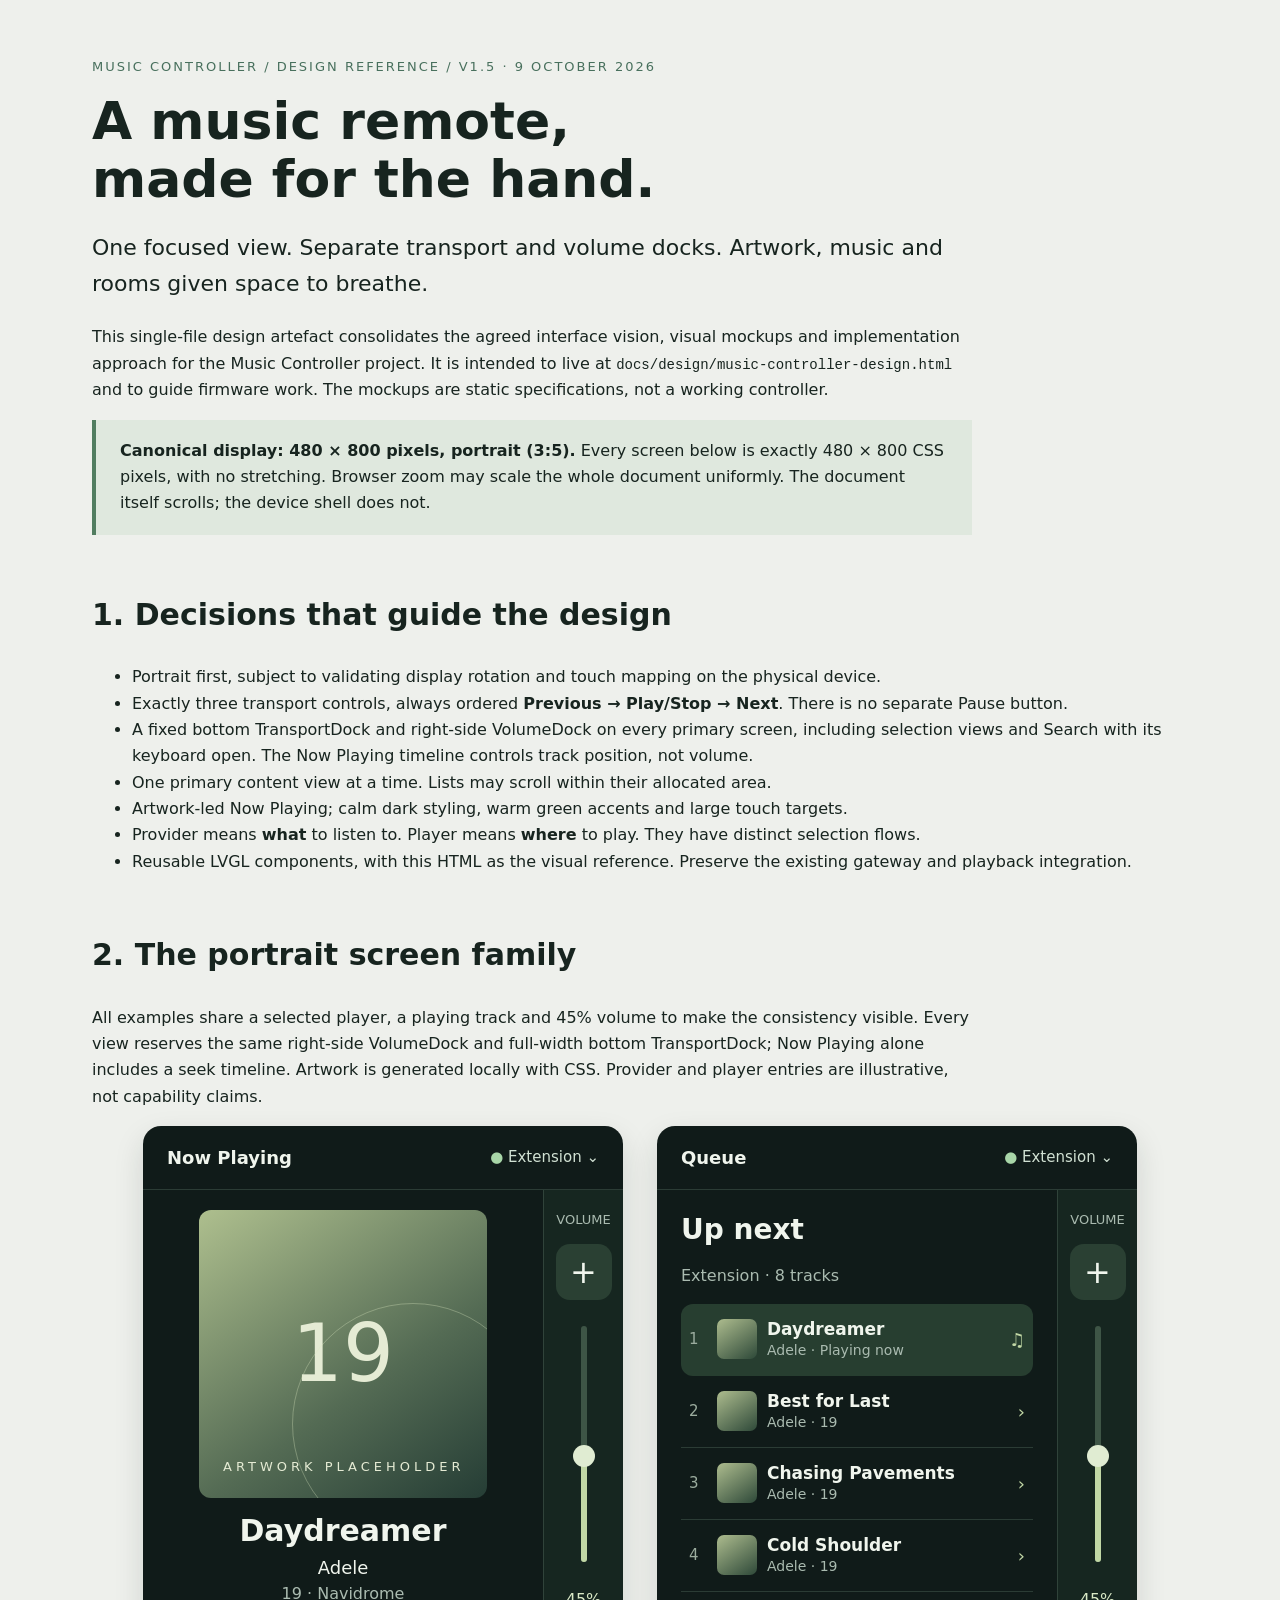
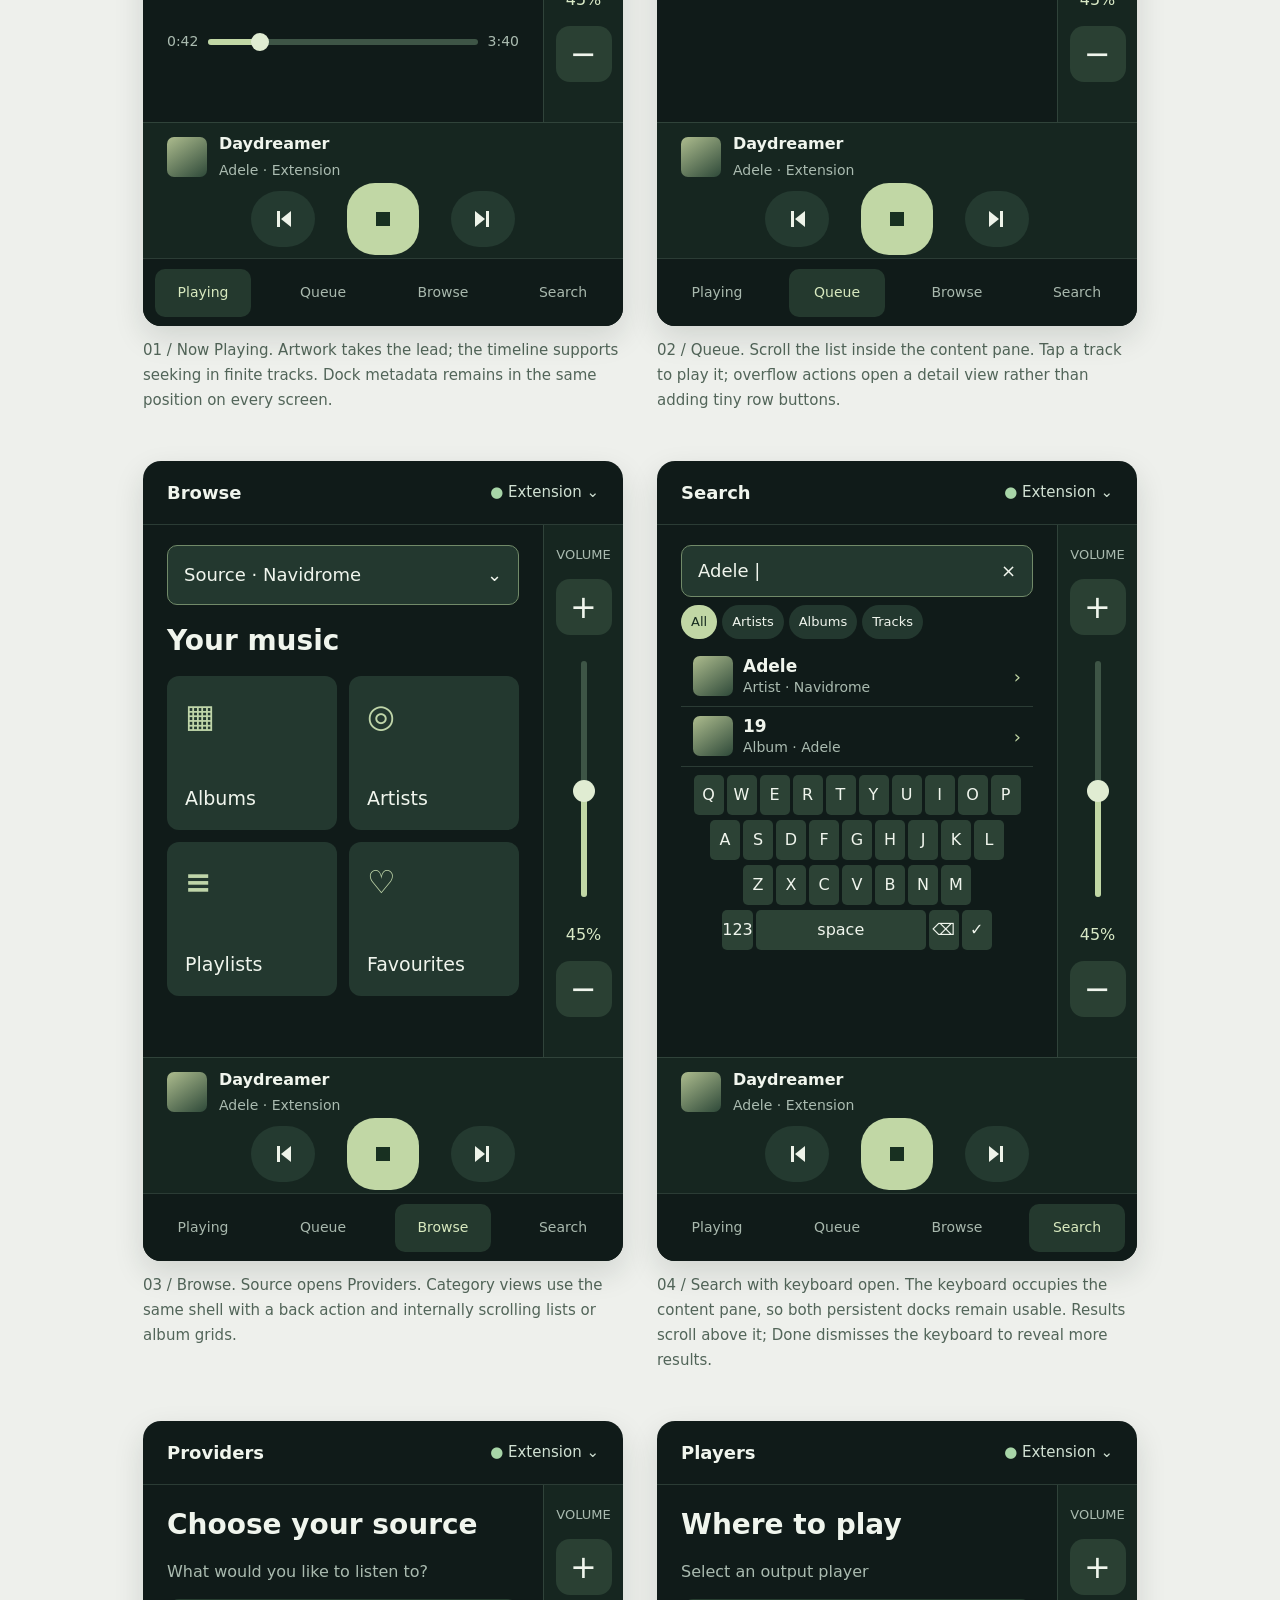
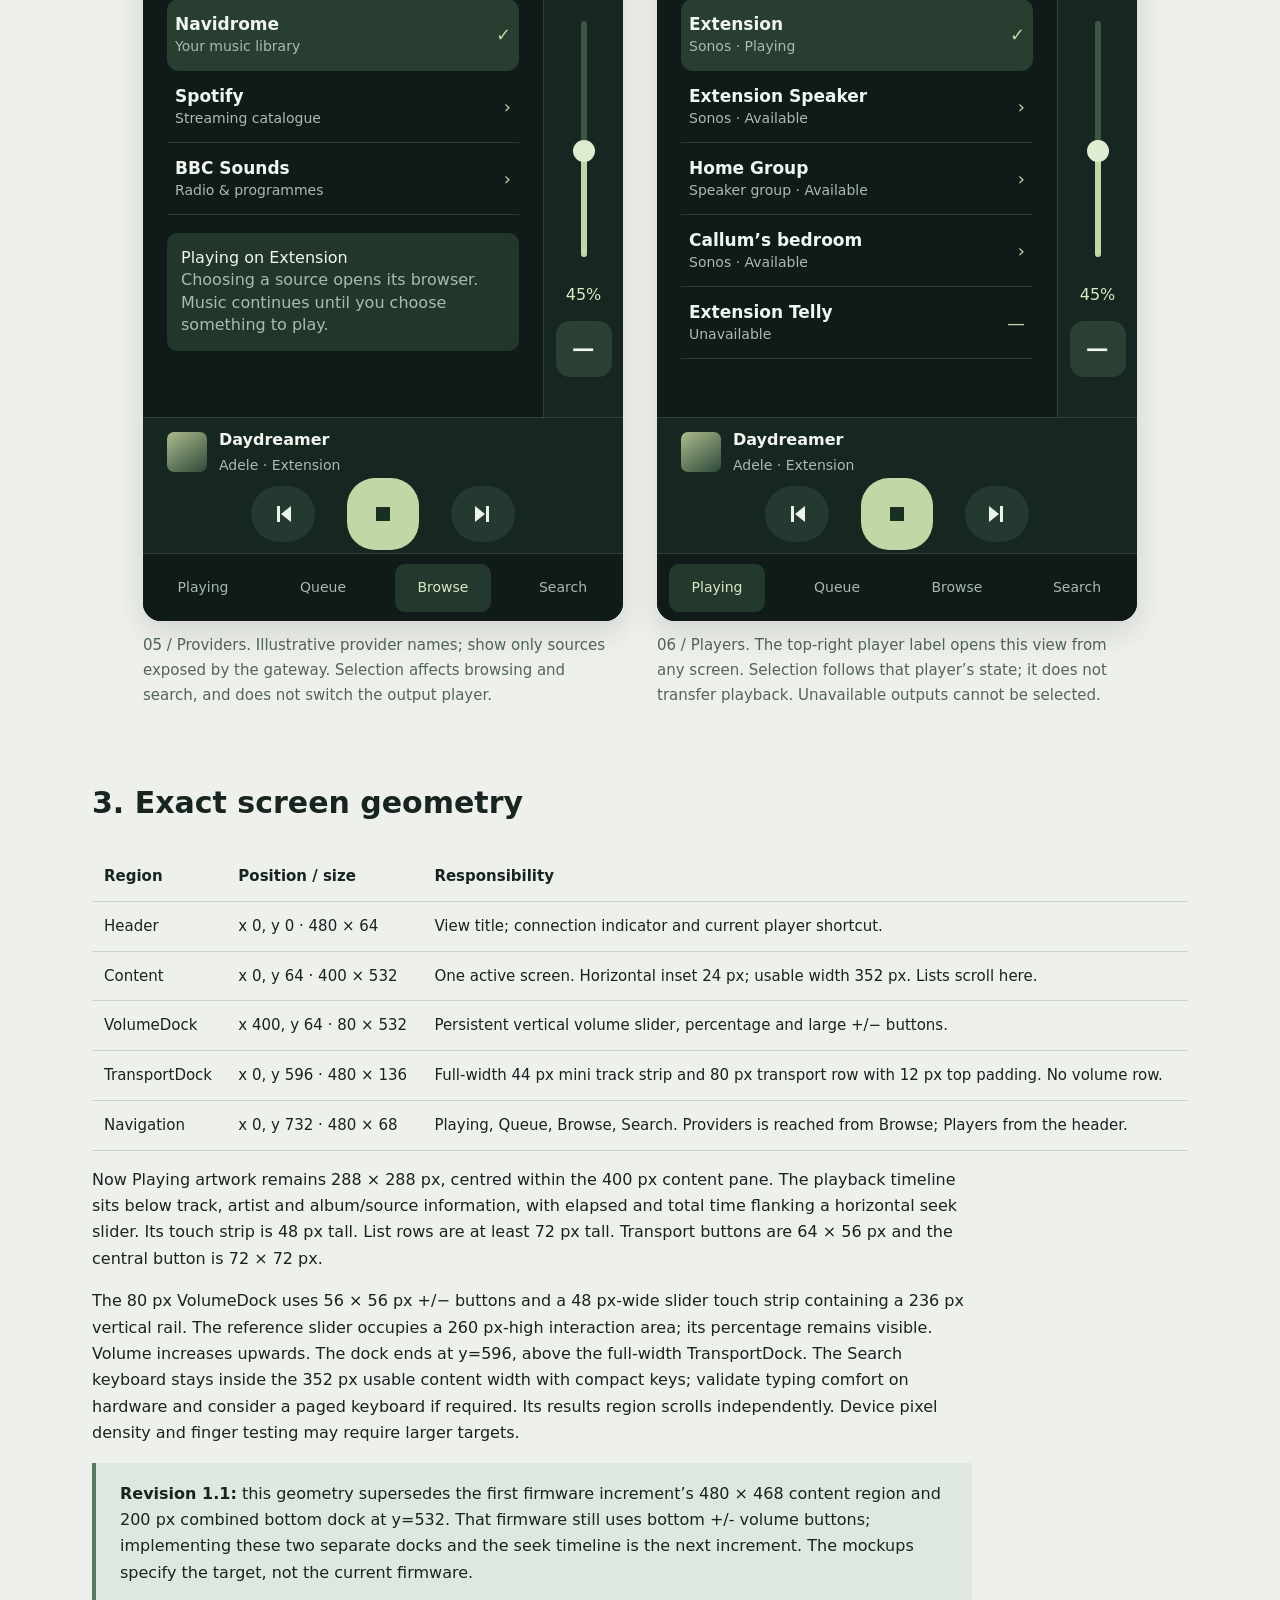
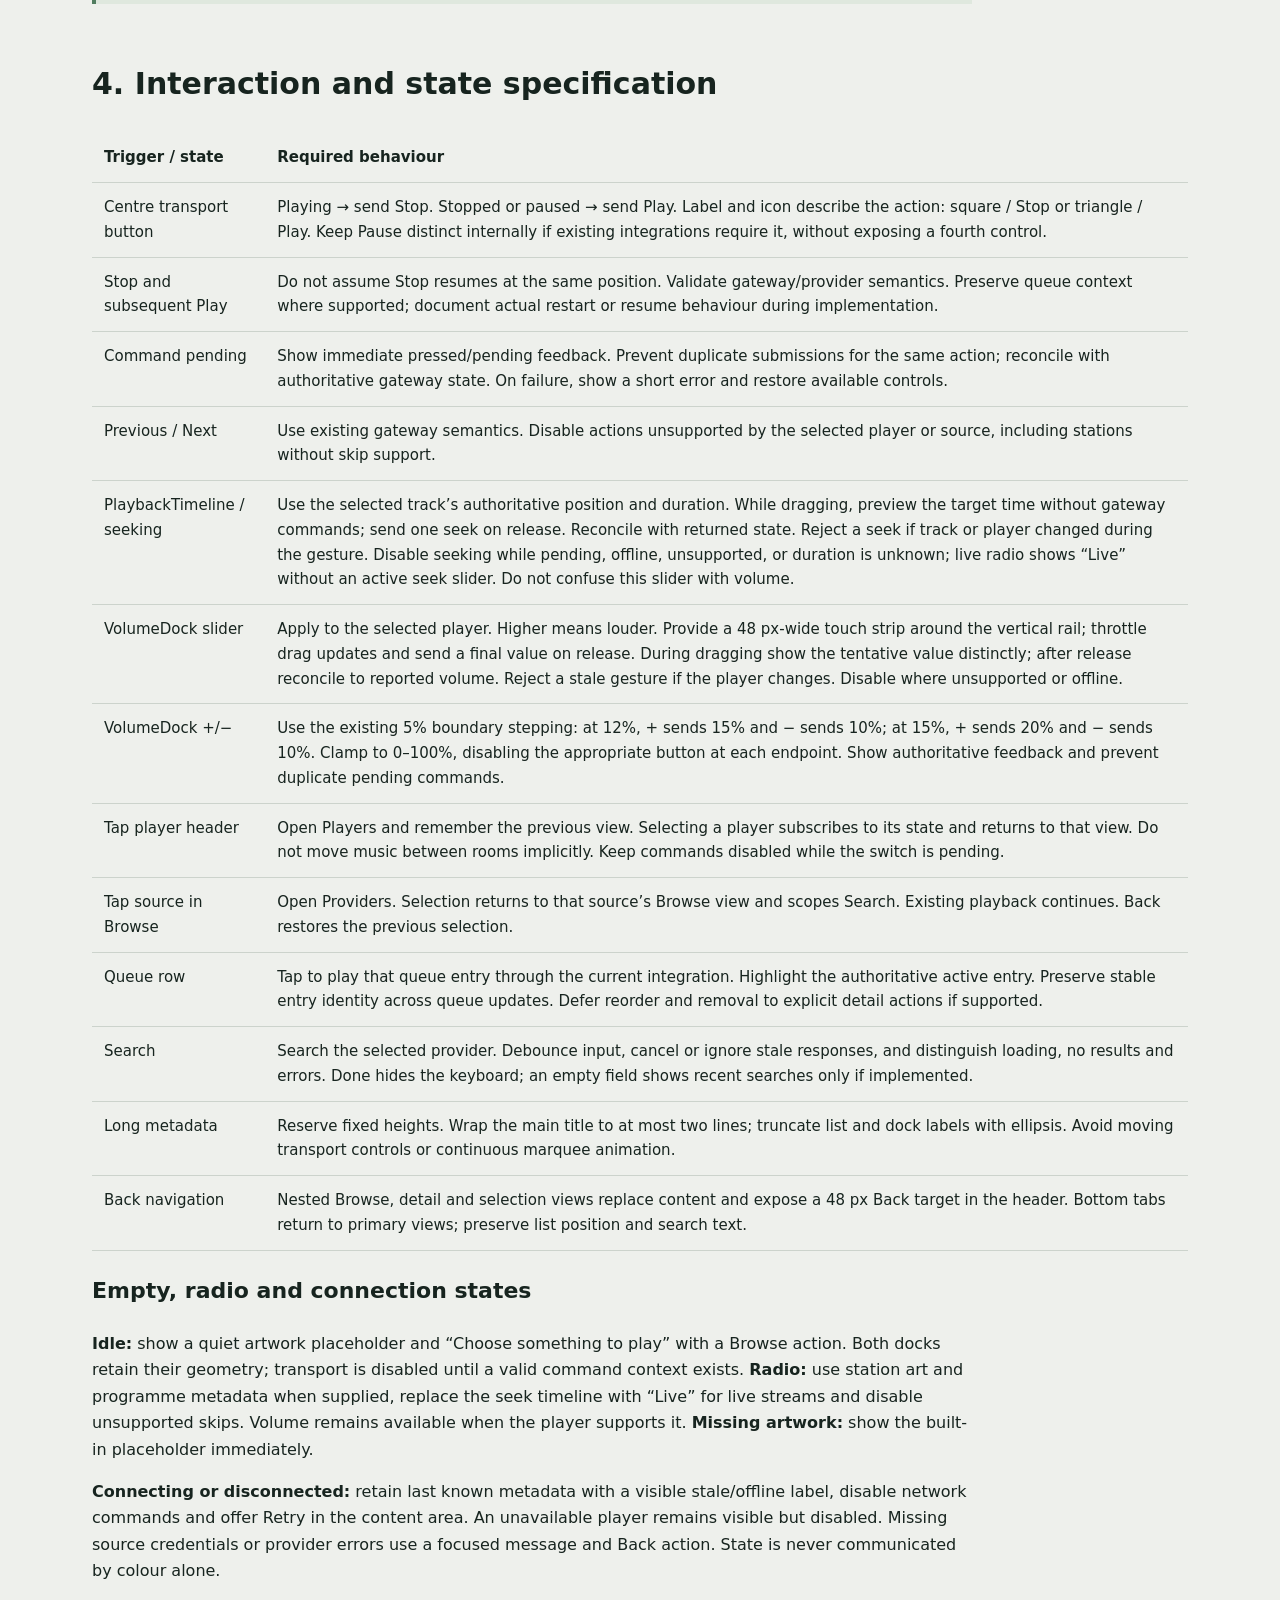
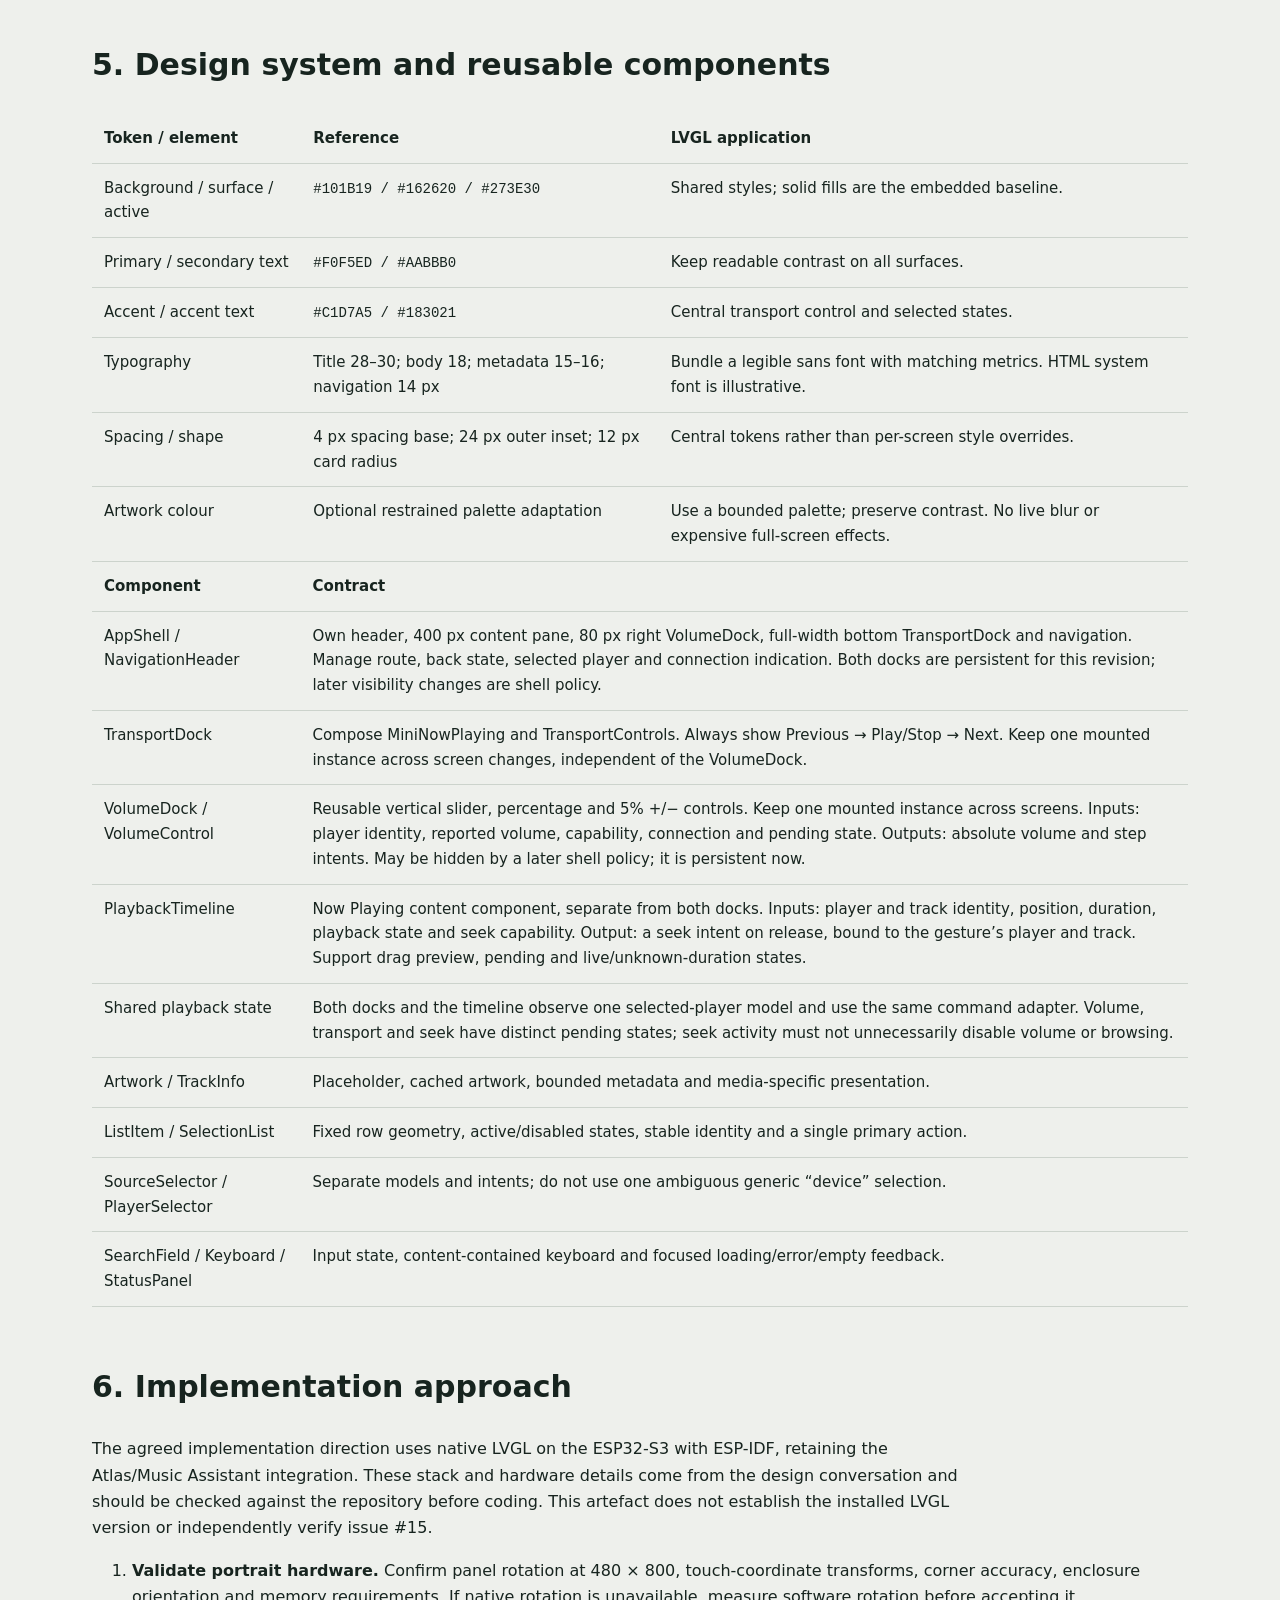
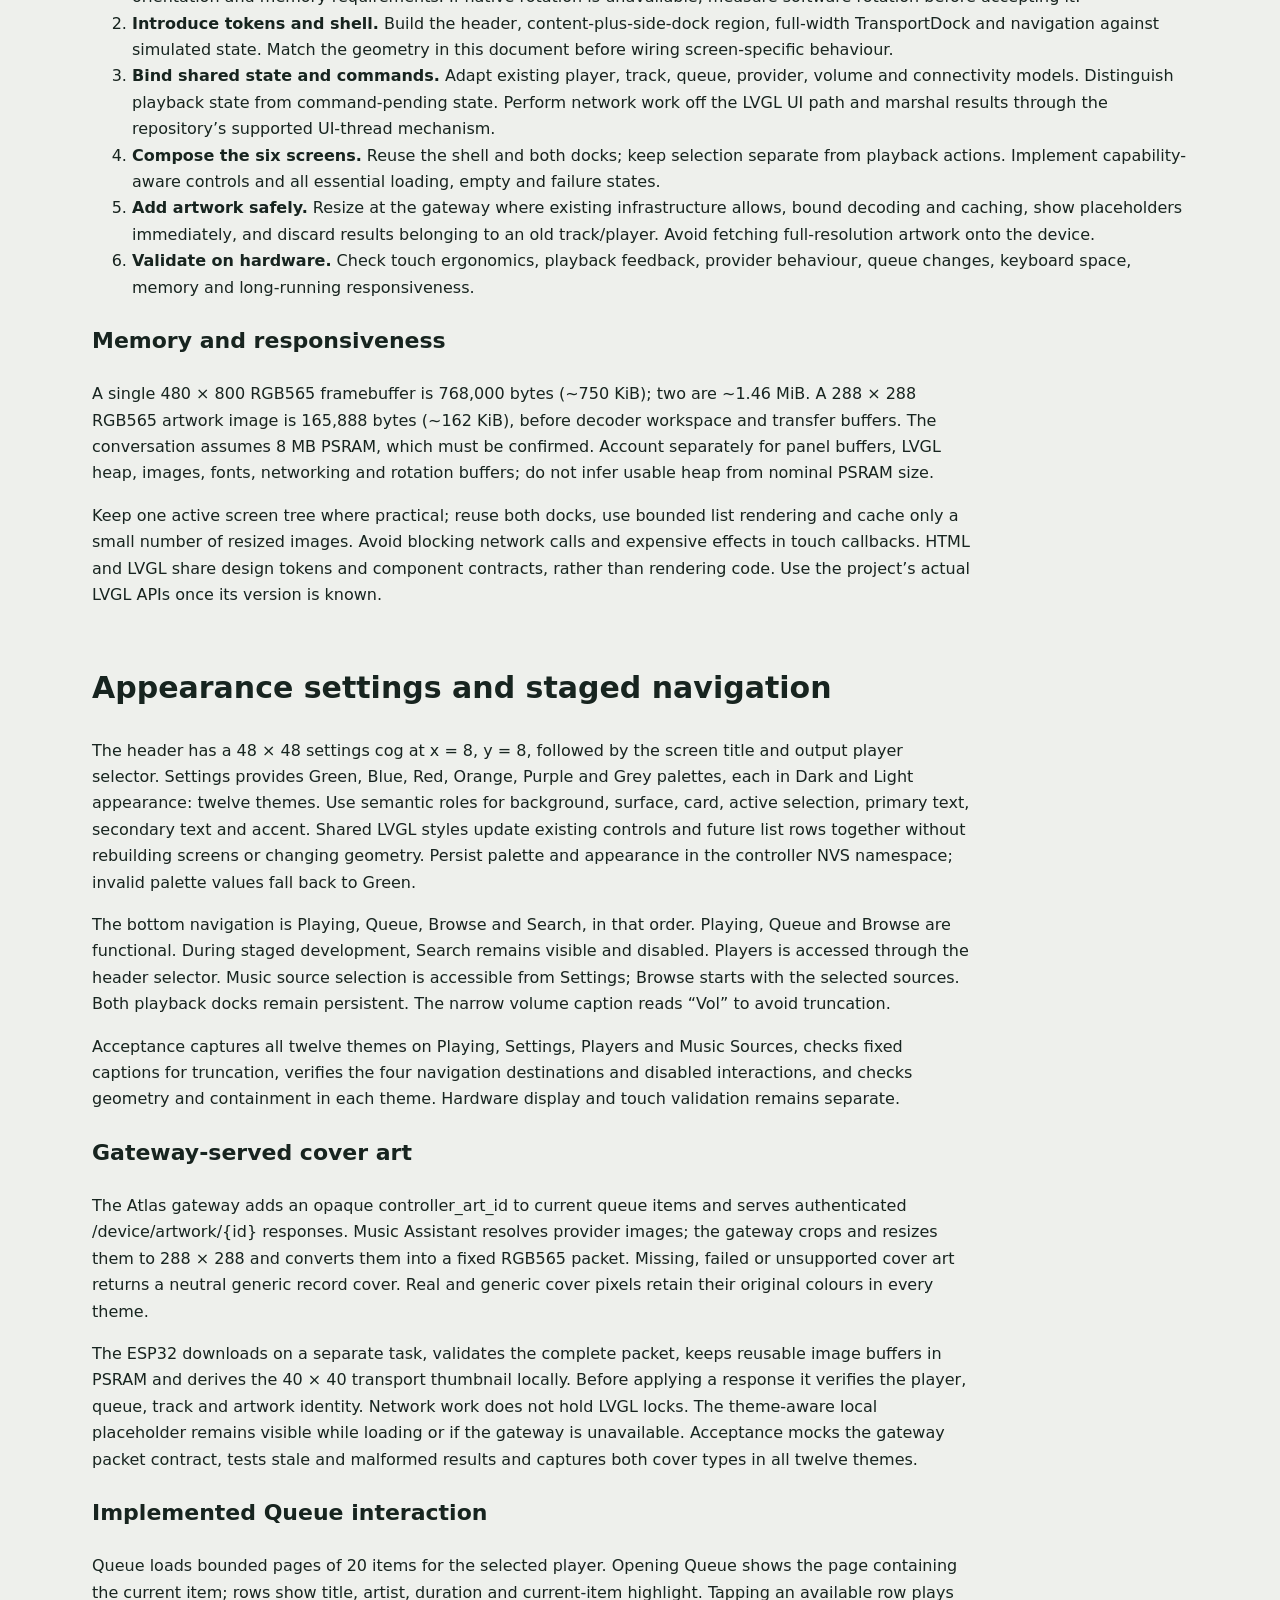
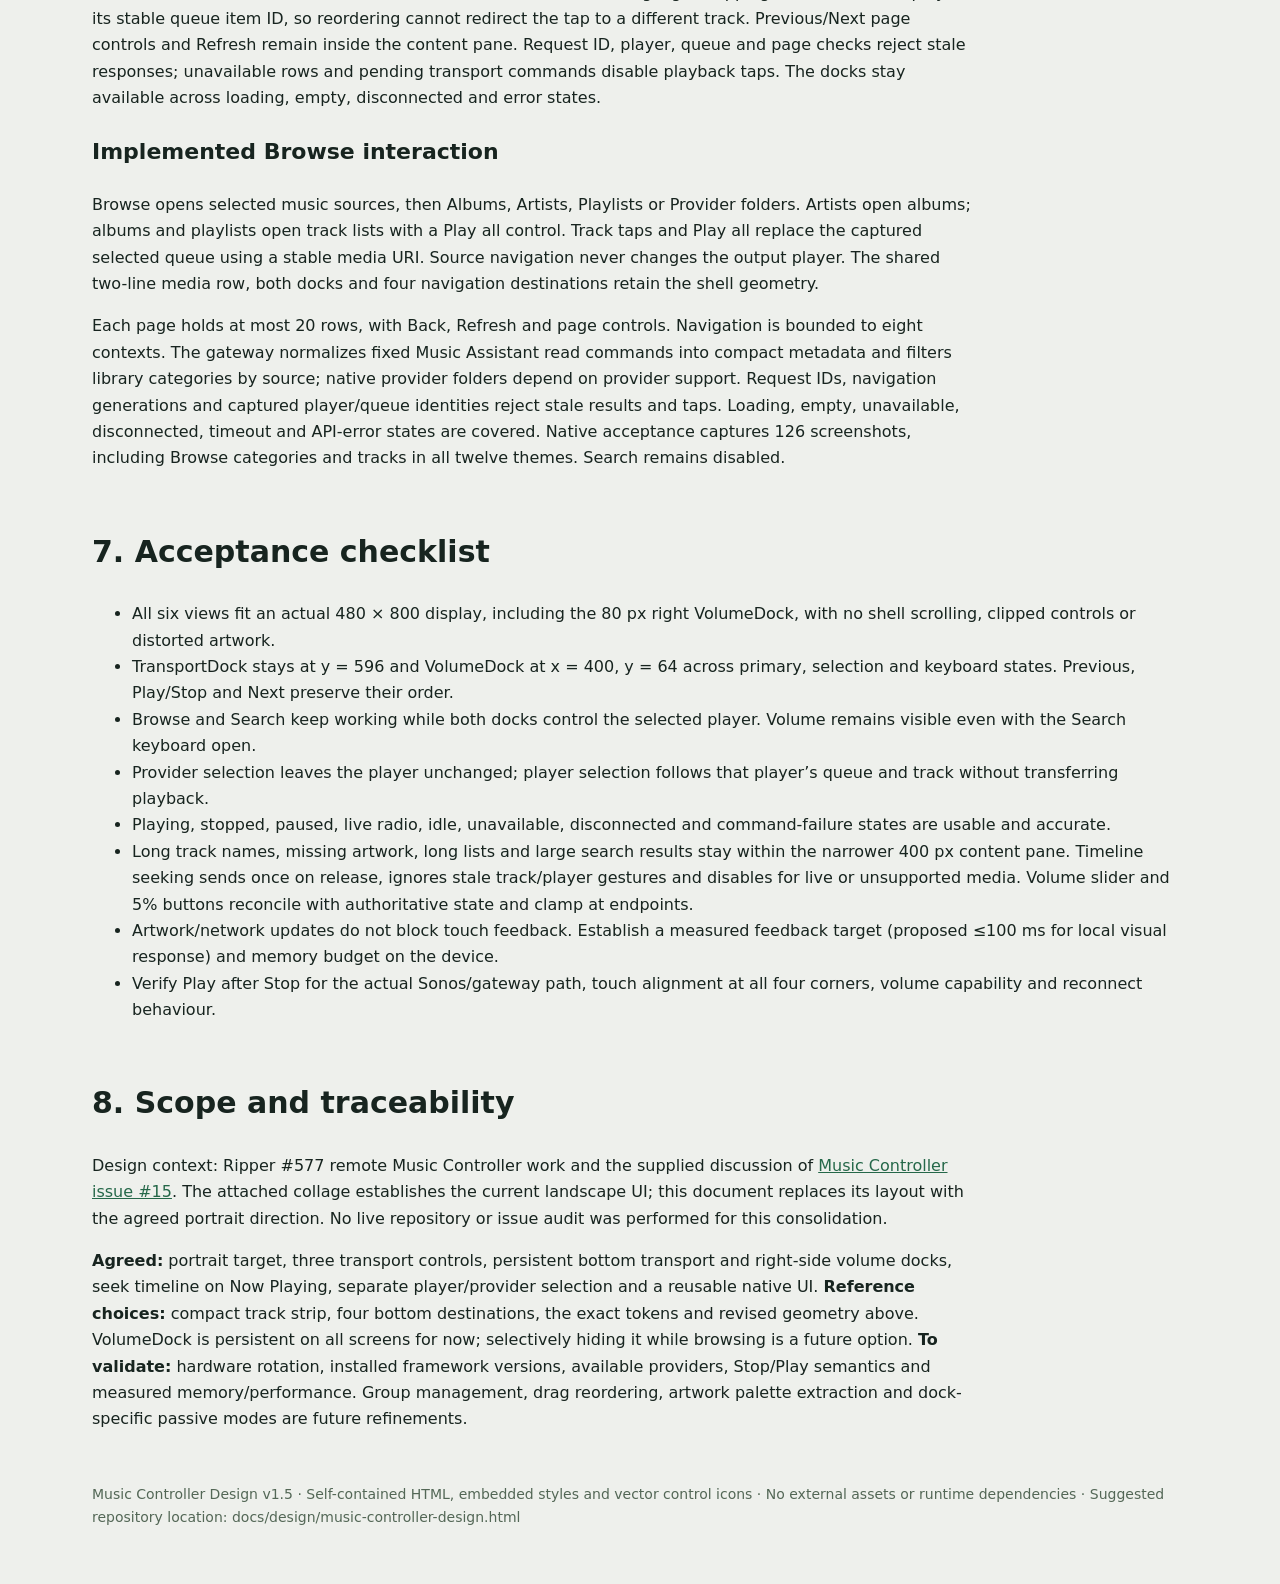
==== commit a251d938: "Implement provider Browse, collection playback and themed acceptance" ====
--- a/docs/design/music-controller-design.html
+++ b/docs/design/music-controller-design.html
@@ -20,10 +20,10 @@
 .content .row{padding:10px 8px;gap:10px}.content .row strong{font-size:17px}.content .row .sub{font-size:14px}
 .screen[data-view="Search"] .keys{gap:3px}.screen[data-view="Search"] .keys span{min-width:30px;height:40px}.screen[data-view="Search"] .keys .space{width:170px}
 .screen[data-view="Search"] .chips{gap:5px}.screen[data-view="Search"] .chips span{padding:8px 10px;font-size:13px}
-</style></head><body><main><div class=eyebrow>Music Controller / Design reference / v1.1 · 9 October 2026</div><h1>A music remote,<br>made for the hand.</h1><p class=lead>One focused view. Separate transport and volume docks. Artwork, music and rooms given space to breathe.</p><p>This single-file design artefact consolidates the agreed interface vision, visual mockups and implementation approach for the Music Controller project. It is intended to live at <code>docs/design/music-controller-design.html</code> and to guide firmware work. The mockups are static specifications, not a working controller.</p><p class=note><strong>Canonical display: 480 × 800 pixels, portrait (3:5).</strong> Every screen below is exactly 480 × 800 CSS pixels, with no stretching. Browser zoom may scale the whole document uniformly. The document itself scrolls; the device shell does not.</p><h2>1. Decisions that guide the design</h2><ul><li>Portrait first, subject to validating display rotation and touch mapping on the physical device.</li><li>Exactly three transport controls, always ordered <strong>Previous → Play/Stop → Next</strong>. There is no separate Pause button.</li><li>A fixed bottom TransportDock and right-side VolumeDock on every primary screen, including selection views and Search with its keyboard open. The Now Playing timeline controls track position, not volume.</li><li>One primary content view at a time. Lists may scroll within their allocated area.</li><li>Artwork-led Now Playing; calm dark styling, warm green accents and large touch targets.</li><li>Provider means <strong>what</strong> to listen to. Player means <strong>where</strong> to play. They have distinct selection flows.</li><li>Reusable LVGL components, with this HTML as the visual reference. Preserve the existing gateway and playback integration.</li></ul><h2>2. The portrait screen family</h2><p>All examples share a selected player, a playing track and 45% volume to make the consistency visible. Every view reserves the same right-side VolumeDock and full-width bottom TransportDock; Now Playing alone includes a seek timeline. Artwork is generated locally with CSS. Provider and player entries are illustrative, not capability claims.</p><div class=gallery><article class=example><div class=screen data-view="Now Playing"><div class=header><strong>Now Playing</strong><span class=room><span class=dot>●</span> Extension ⌄</span></div><div class="content"><div class="now"><div class="art">19<small>ARTWORK PLACEHOLDER</small></div><h3>Daydreamer</h3><p>Adele</p><p class=sub>19 · Navidrome</p><div class="timeline" aria-label="Playback position, 42 seconds of 3 minutes 40 seconds"><span>0:42</span><div class="seek-touch"><div class="seek-rail"><div class="seek-fill"></div><div class="seek-thumb"></div></div></div><span>3:40</span></div></div></div><aside class="volume-side" aria-label="Persistent volume control"><span class="volume-title">VOLUME</span><div class="step" aria-label="Increase volume by 5 percent">+</div><div class="volume-track" aria-label="Volume slider at 45 percent"><div class="vertical-rail"><div class="vertical-fill"></div><div class="vertical-thumb"></div></div></div><span class="percent">45%</span><div class="step" aria-label="Decrease volume by 5 percent">−</div></aside><div class="dock"><div class="mini"><div class="thumb"></div><div><strong>Daydreamer</strong><span>Adele · Extension</span></div></div><div class="transport"><div class="control " aria-label="prev"><svg viewBox="0 0 24 24" aria-hidden="true"><path d="M6 4h3v16H6z M20 4v16L10 12z"/></svg></div><div class="control primary" aria-label="stop"><svg viewBox="0 0 24 24" aria-hidden="true"><path d="M5 5h14v14H5z"/></svg></div><div class="control " aria-label="next"><svg viewBox="0 0 24 24" aria-hidden="true"><path d="M15 4h3v16h-3z M4 4l10 8-10 8z"/></svg></div></div></div><div class="nav"><span class="active">Playing</span><span class="">Queue</span><span class="">Browse</span><span class="">Search</span></div></div><p class=caption>01 / Now Playing. Artwork takes the lead; the timeline supports seeking in finite tracks. Dock metadata remains in the same position on every screen.</p></article><article class=example><div class=screen data-view="Queue"><div class=header><strong>Queue</strong><span class=room><span class=dot>●</span> Extension ⌄</span></div><div class="content"><h3>Up next</h3><p class=sub>Extension · 8 tracks</p><div class="row selected"><span class=num>1</span><div class=thumb></div><div class=rowtext><strong>Daydreamer</strong><div class=sub>Adele · Playing now</div></div><span class=end>♫</span></div><div class="row "><span class=num>2</span><div class=thumb></div><div class=rowtext><strong>Best for Last</strong><div class=sub>Adele · 19</div></div><span class=end>›</span></div><div class="row "><span class=num>3</span><div class=thumb></div><div class=rowtext><strong>Chasing Pavements</strong><div class=sub>Adele · 19</div></div><span class=end>›</span></div><div class="row "><span class=num>4</span><div class=thumb></div><div class=rowtext><strong>Cold Shoulder</strong><div class=sub>Adele · 19</div></div><span class=end>›</span></div></div><aside class="volume-side" aria-label="Persistent volume control"><span class="volume-title">VOLUME</span><div class="step" aria-label="Increase volume by 5 percent">+</div><div class="volume-track" aria-label="Volume slider at 45 percent"><div class="vertical-rail"><div class="vertical-fill"></div><div class="vertical-thumb"></div></div></div><span class="percent">45%</span><div class="step" aria-label="Decrease volume by 5 percent">−</div></aside><div class="dock"><div class="mini"><div class="thumb"></div><div><strong>Daydreamer</strong><span>Adele · Extension</span></div></div><div class="transport"><div class="control " aria-label="prev"><svg viewBox="0 0 24 24" aria-hidden="true"><path d="M6 4h3v16H6z M20 4v16L10 12z"/></svg></div><div class="control primary" aria-label="stop"><svg viewBox="0 0 24 24" aria-hidden="true"><path d="M5 5h14v14H5z"/></svg></div><div class="control " aria-label="next"><svg viewBox="0 0 24 24" aria-hidden="true"><path d="M15 4h3v16h-3z M4 4l10 8-10 8z"/></svg></div></div></div><div class="nav"><span class="">Playing</span><span class="active">Queue</span><span class="">Browse</span><span class="">Search</span></div></div><p class=caption>02 / Queue. Scroll the list inside the content pane. Tap a track to play it; overflow actions open a detail view rather than adding tiny row buttons.</p></article><article class=example><div class=screen data-view="Browse"><div class=header><strong>Browse</strong><span class=room><span class=dot>●</span> Extension ⌄</span></div><div class="content"><div class=field><span>Source · Navidrome</span><span>⌄</span></div><h3>Your music</h3><div class=tiles><div class=tile><b>▦</b><span>Albums</span></div><div class=tile><b>◎</b><span>Artists</span></div><div class=tile><b>≡</b><span>Playlists</span></div><div class=tile><b>♡</b><span>Favourites</span></div></div></div><aside class="volume-side" aria-label="Persistent volume control"><span class="volume-title">VOLUME</span><div class="step" aria-label="Increase volume by 5 percent">+</div><div class="volume-track" aria-label="Volume slider at 45 percent"><div class="vertical-rail"><div class="vertical-fill"></div><div class="vertical-thumb"></div></div></div><span class="percent">45%</span><div class="step" aria-label="Decrease volume by 5 percent">−</div></aside><div class="dock"><div class="mini"><div class="thumb"></div><div><strong>Daydreamer</strong><span>Adele · Extension</span></div></div><div class="transport"><div class="control " aria-label="prev"><svg viewBox="0 0 24 24" aria-hidden="true"><path d="M6 4h3v16H6z M20 4v16L10 12z"/></svg></div><div class="control primary" aria-label="stop"><svg viewBox="0 0 24 24" aria-hidden="true"><path d="M5 5h14v14H5z"/></svg></div><div class="control " aria-label="next"><svg viewBox="0 0 24 24" aria-hidden="true"><path d="M15 4h3v16h-3z M4 4l10 8-10 8z"/></svg></div></div></div><div class="nav"><span class="">Playing</span><span class="">Queue</span><span class="active">Browse</span><span class="">Search</span></div></div><p class=caption>03 / Browse. Source opens Providers. Category views use the same shell with a back action and internally scrolling lists or album grids.</p></article><article class=example><div class=screen data-view="Search"><div class=header><strong>Search</strong><span class=room><span class=dot>●</span> Extension ⌄</span></div><div class="content"><div class=field><span>Adele |</span><span>×</span></div><div class=chips><span>All</span><span>Artists</span><span>Albums</span><span>Tracks</span></div><div class="row "><div class=thumb></div><div class=rowtext><strong>Adele</strong><div class=sub>Artist · Navidrome</div></div><span class=end>›</span></div><div class="row "><div class=thumb></div><div class=rowtext><strong>19</strong><div class=sub>Album · Adele</div></div><span class=end>›</span></div><div class=keyboard><div class=keys><span>Q</span><span>W</span><span>E</span><span>R</span><span>T</span><span>Y</span><span>U</span><span>I</span><span>O</span><span>P</span></div><div class=keys><span>A</span><span>S</span><span>D</span><span>F</span><span>G</span><span>H</span><span>J</span><span>K</span><span>L</span></div><div class=keys><span>Z</span><span>X</span><span>C</span><span>V</span><span>B</span><span>N</span><span>M</span></div><div class=keys><span>123</span><span class=space>space</span><span>⌫</span><span>✓</span></div></div></div><aside class="volume-side" aria-label="Persistent volume control"><span class="volume-title">VOLUME</span><div class="step" aria-label="Increase volume by 5 percent">+</div><div class="volume-track" aria-label="Volume slider at 45 percent"><div class="vertical-rail"><div class="vertical-fill"></div><div class="vertical-thumb"></div></div></div><span class="percent">45%</span><div class="step" aria-label="Decrease volume by 5 percent">−</div></aside><div class="dock"><div class="mini"><div class="thumb"></div><div><strong>Daydreamer</strong><span>Adele · Extension</span></div></div><div class="transport"><div class="control " aria-label="prev"><svg viewBox="0 0 24 24" aria-hidden="true"><path d="M6 4h3v16H6z M20 4v16L10 12z"/></svg></div><div class="control primary" aria-label="stop"><svg viewBox="0 0 24 24" aria-hidden="true"><path d="M5 5h14v14H5z"/></svg></div><div class="control " aria-label="next"><svg viewBox="0 0 24 24" aria-hidden="true"><path d="M15 4h3v16h-3z M4 4l10 8-10 8z"/></svg></div></div></div><div class="nav"><span class="">Playing</span><span class="">Queue</span><span class="">Browse</span><span class="active">Search</span></div></div><p class=caption>04 / Search with keyboard open. The keyboard occupies the content pane, so both persistent docks remain usable. Results scroll above it; Done dismisses the keyboard to reveal more results.</p></article><article class=example><div class=screen data-view="Providers"><div class=header><strong>Providers</strong><span class=room><span class=dot>●</span> Extension ⌄</span></div><div class="content"><h3>Choose your source</h3><p class=sub>What would you like to listen to?</p><div class="row selected"><div class=rowtext><strong>Navidrome</strong><div class=sub>Your music library</div></div><span class=end>✓</span></div><div class="row "><div class=rowtext><strong>Spotify</strong><div class=sub>Streaming catalogue</div></div><span class=end>›</span></div><div class="row "><div class=rowtext><strong>BBC Sounds</strong><div class=sub>Radio & programmes</div></div><span class=end>›</span></div><div class=status>Playing on Extension<br><span class=sub>Choosing a source opens its browser. Music continues until you choose something to play.</span></div></div><aside class="volume-side" aria-label="Persistent volume control"><span class="volume-title">VOLUME</span><div class="step" aria-label="Increase volume by 5 percent">+</div><div class="volume-track" aria-label="Volume slider at 45 percent"><div class="vertical-rail"><div class="vertical-fill"></div><div class="vertical-thumb"></div></div></div><span class="percent">45%</span><div class="step" aria-label="Decrease volume by 5 percent">−</div></aside><div class="dock"><div class="mini"><div class="thumb"></div><div><strong>Daydreamer</strong><span>Adele · Extension</span></div></div><div class="transport"><div class="control " aria-label="prev"><svg viewBox="0 0 24 24" aria-hidden="true"><path d="M6 4h3v16H6z M20 4v16L10 12z"/></svg></div><div class="control primary" aria-label="stop"><svg viewBox="0 0 24 24" aria-hidden="true"><path d="M5 5h14v14H5z"/></svg></div><div class="control " aria-label="next"><svg viewBox="0 0 24 24" aria-hidden="true"><path d="M15 4h3v16h-3z M4 4l10 8-10 8z"/></svg></div></div></div><div class="nav"><span class="">Playing</span><span class="">Queue</span><span class="active">Browse</span><span class="">Search</span></div></div><p class=caption>05 / Providers. Illustrative provider names; show only sources exposed by the gateway. Selection affects browsing and search, and does not switch the output player.</p></article><article class=example><div class=screen data-view="Players"><div class=header><strong>Players</strong><span class=room><span class=dot>●</span> Extension ⌄</span></div><div class="content"><h3>Where to play</h3><p class=sub>Select an output player</p><div class="row selected"><div class=rowtext><strong>Extension</strong><div class=sub>Sonos · Playing</div></div><span class=end>✓</span></div><div class="row "><div class=rowtext><strong>Extension Speaker</strong><div class=sub>Sonos · Available</div></div><span class=end>›</span></div><div class="row "><div class=rowtext><strong>Home Group</strong><div class=sub>Speaker group · Available</div></div><span class=end>›</span></div><div class="row "><div class=rowtext><strong>Callum’s bedroom</strong><div class=sub>Sonos · Available</div></div><span class=end>›</span></div><div class="row "><div class=rowtext><strong>Extension Telly</strong><div class=sub>Unavailable</div></div><span class=end>—</span></div></div><aside class="volume-side" aria-label="Persistent volume control"><span class="volume-title">VOLUME</span><div class="step" aria-label="Increase volume by 5 percent">+</div><div class="volume-track" aria-label="Volume slider at 45 percent"><div class="vertical-rail"><div class="vertical-fill"></div><div class="vertical-thumb"></div></div></div><span class="percent">45%</span><div class="step" aria-label="Decrease volume by 5 percent">−</div></aside><div class="dock"><div class="mini"><div class="thumb"></div><div><strong>Daydreamer</strong><span>Adele · Extension</span></div></div><div class="transport"><div class="control " aria-label="prev"><svg viewBox="0 0 24 24" aria-hidden="true"><path d="M6 4h3v16H6z M20 4v16L10 12z"/></svg></div><div class="control primary" aria-label="stop"><svg viewBox="0 0 24 24" aria-hidden="true"><path d="M5 5h14v14H5z"/></svg></div><div class="control " aria-label="next"><svg viewBox="0 0 24 24" aria-hidden="true"><path d="M15 4h3v16h-3z M4 4l10 8-10 8z"/></svg></div></div></div><div class="nav"><span class="active">Playing</span><span class="">Queue</span><span class="">Browse</span><span class="">Search</span></div></div><p class=caption>06 / Players. The top-right player label opens this view from any screen. Selection follows that player’s state; it does not transfer playback. Unavailable outputs cannot be selected.</p></article></div><h2>3. Exact screen geometry</h2><table><thead><tr><th>Region</th><th>Position / size</th><th>Responsibility</th></tr></thead><tbody>
+</style></head><body><main><div class=eyebrow>Music Controller / Design reference / v1.5 · 9 October 2026</div><h1>A music remote,<br>made for the hand.</h1><p class=lead>One focused view. Separate transport and volume docks. Artwork, music and rooms given space to breathe.</p><p>This single-file design artefact consolidates the agreed interface vision, visual mockups and implementation approach for the Music Controller project. It is intended to live at <code>docs/design/music-controller-design.html</code> and to guide firmware work. The mockups are static specifications, not a working controller.</p><p class=note><strong>Canonical display: 480 × 800 pixels, portrait (3:5).</strong> Every screen below is exactly 480 × 800 CSS pixels, with no stretching. Browser zoom may scale the whole document uniformly. The document itself scrolls; the device shell does not.</p><h2>1. Decisions that guide the design</h2><ul><li>Portrait first, subject to validating display rotation and touch mapping on the physical device.</li><li>Exactly three transport controls, always ordered <strong>Previous → Play/Stop → Next</strong>. There is no separate Pause button.</li><li>A fixed bottom TransportDock and right-side VolumeDock on every primary screen, including selection views and Search with its keyboard open. The Now Playing timeline controls track position, not volume.</li><li>One primary content view at a time. Lists may scroll within their allocated area.</li><li>Artwork-led Now Playing; calm dark styling, warm green accents and large touch targets.</li><li>Provider means <strong>what</strong> to listen to. Player means <strong>where</strong> to play. They have distinct selection flows.</li><li>Reusable LVGL components, with this HTML as the visual reference. Preserve the existing gateway and playback integration.</li></ul><h2>2. The portrait screen family</h2><p>All examples share a selected player, a playing track and 45% volume to make the consistency visible. Every view reserves the same right-side VolumeDock and full-width bottom TransportDock; Now Playing alone includes a seek timeline. Artwork is generated locally with CSS. Provider and player entries are illustrative, not capability claims.</p><div class=gallery><article class=example><div class=screen data-view="Now Playing"><div class=header><strong>Now Playing</strong><span class=room><span class=dot>●</span> Extension ⌄</span></div><div class="content"><div class="now"><div class="art">19<small>ARTWORK PLACEHOLDER</small></div><h3>Daydreamer</h3><p>Adele</p><p class=sub>19 · Navidrome</p><div class="timeline" aria-label="Playback position, 42 seconds of 3 minutes 40 seconds"><span>0:42</span><div class="seek-touch"><div class="seek-rail"><div class="seek-fill"></div><div class="seek-thumb"></div></div></div><span>3:40</span></div></div></div><aside class="volume-side" aria-label="Persistent volume control"><span class="volume-title">VOLUME</span><div class="step" aria-label="Increase volume by 5 percent">+</div><div class="volume-track" aria-label="Volume slider at 45 percent"><div class="vertical-rail"><div class="vertical-fill"></div><div class="vertical-thumb"></div></div></div><span class="percent">45%</span><div class="step" aria-label="Decrease volume by 5 percent">−</div></aside><div class="dock"><div class="mini"><div class="thumb"></div><div><strong>Daydreamer</strong><span>Adele · Extension</span></div></div><div class="transport"><div class="control " aria-label="prev"><svg viewBox="0 0 24 24" aria-hidden="true"><path d="M6 4h3v16H6z M20 4v16L10 12z"/></svg></div><div class="control primary" aria-label="stop"><svg viewBox="0 0 24 24" aria-hidden="true"><path d="M5 5h14v14H5z"/></svg></div><div class="control " aria-label="next"><svg viewBox="0 0 24 24" aria-hidden="true"><path d="M15 4h3v16h-3z M4 4l10 8-10 8z"/></svg></div></div></div><div class="nav"><span class="active">Playing</span><span class="">Queue</span><span class="">Browse</span><span class="">Search</span></div></div><p class=caption>01 / Now Playing. Artwork takes the lead; the timeline supports seeking in finite tracks. Dock metadata remains in the same position on every screen.</p></article><article class=example><div class=screen data-view="Queue"><div class=header><strong>Queue</strong><span class=room><span class=dot>●</span> Extension ⌄</span></div><div class="content"><h3>Up next</h3><p class=sub>Extension · 8 tracks</p><div class="row selected"><span class=num>1</span><div class=thumb></div><div class=rowtext><strong>Daydreamer</strong><div class=sub>Adele · Playing now</div></div><span class=end>♫</span></div><div class="row "><span class=num>2</span><div class=thumb></div><div class=rowtext><strong>Best for Last</strong><div class=sub>Adele · 19</div></div><span class=end>›</span></div><div class="row "><span class=num>3</span><div class=thumb></div><div class=rowtext><strong>Chasing Pavements</strong><div class=sub>Adele · 19</div></div><span class=end>›</span></div><div class="row "><span class=num>4</span><div class=thumb></div><div class=rowtext><strong>Cold Shoulder</strong><div class=sub>Adele · 19</div></div><span class=end>›</span></div></div><aside class="volume-side" aria-label="Persistent volume control"><span class="volume-title">VOLUME</span><div class="step" aria-label="Increase volume by 5 percent">+</div><div class="volume-track" aria-label="Volume slider at 45 percent"><div class="vertical-rail"><div class="vertical-fill"></div><div class="vertical-thumb"></div></div></div><span class="percent">45%</span><div class="step" aria-label="Decrease volume by 5 percent">−</div></aside><div class="dock"><div class="mini"><div class="thumb"></div><div><strong>Daydreamer</strong><span>Adele · Extension</span></div></div><div class="transport"><div class="control " aria-label="prev"><svg viewBox="0 0 24 24" aria-hidden="true"><path d="M6 4h3v16H6z M20 4v16L10 12z"/></svg></div><div class="control primary" aria-label="stop"><svg viewBox="0 0 24 24" aria-hidden="true"><path d="M5 5h14v14H5z"/></svg></div><div class="control " aria-label="next"><svg viewBox="0 0 24 24" aria-hidden="true"><path d="M15 4h3v16h-3z M4 4l10 8-10 8z"/></svg></div></div></div><div class="nav"><span class="">Playing</span><span class="active">Queue</span><span class="">Browse</span><span class="">Search</span></div></div><p class=caption>02 / Queue. Scroll the list inside the content pane. Tap a track to play it; overflow actions open a detail view rather than adding tiny row buttons.</p></article><article class=example><div class=screen data-view="Browse"><div class=header><strong>Browse</strong><span class=room><span class=dot>●</span> Extension ⌄</span></div><div class="content"><div class=field><span>Source · Navidrome</span><span>⌄</span></div><h3>Your music</h3><div class=tiles><div class=tile><b>▦</b><span>Albums</span></div><div class=tile><b>◎</b><span>Artists</span></div><div class=tile><b>≡</b><span>Playlists</span></div><div class=tile><b>♡</b><span>Favourites</span></div></div></div><aside class="volume-side" aria-label="Persistent volume control"><span class="volume-title">VOLUME</span><div class="step" aria-label="Increase volume by 5 percent">+</div><div class="volume-track" aria-label="Volume slider at 45 percent"><div class="vertical-rail"><div class="vertical-fill"></div><div class="vertical-thumb"></div></div></div><span class="percent">45%</span><div class="step" aria-label="Decrease volume by 5 percent">−</div></aside><div class="dock"><div class="mini"><div class="thumb"></div><div><strong>Daydreamer</strong><span>Adele · Extension</span></div></div><div class="transport"><div class="control " aria-label="prev"><svg viewBox="0 0 24 24" aria-hidden="true"><path d="M6 4h3v16H6z M20 4v16L10 12z"/></svg></div><div class="control primary" aria-label="stop"><svg viewBox="0 0 24 24" aria-hidden="true"><path d="M5 5h14v14H5z"/></svg></div><div class="control " aria-label="next"><svg viewBox="0 0 24 24" aria-hidden="true"><path d="M15 4h3v16h-3z M4 4l10 8-10 8z"/></svg></div></div></div><div class="nav"><span class="">Playing</span><span class="">Queue</span><span class="active">Browse</span><span class="">Search</span></div></div><p class=caption>03 / Browse. Source opens Providers. Category views use the same shell with a back action and internally scrolling lists or album grids.</p></article><article class=example><div class=screen data-view="Search"><div class=header><strong>Search</strong><span class=room><span class=dot>●</span> Extension ⌄</span></div><div class="content"><div class=field><span>Adele |</span><span>×</span></div><div class=chips><span>All</span><span>Artists</span><span>Albums</span><span>Tracks</span></div><div class="row "><div class=thumb></div><div class=rowtext><strong>Adele</strong><div class=sub>Artist · Navidrome</div></div><span class=end>›</span></div><div class="row "><div class=thumb></div><div class=rowtext><strong>19</strong><div class=sub>Album · Adele</div></div><span class=end>›</span></div><div class=keyboard><div class=keys><span>Q</span><span>W</span><span>E</span><span>R</span><span>T</span><span>Y</span><span>U</span><span>I</span><span>O</span><span>P</span></div><div class=keys><span>A</span><span>S</span><span>D</span><span>F</span><span>G</span><span>H</span><span>J</span><span>K</span><span>L</span></div><div class=keys><span>Z</span><span>X</span><span>C</span><span>V</span><span>B</span><span>N</span><span>M</span></div><div class=keys><span>123</span><span class=space>space</span><span>⌫</span><span>✓</span></div></div></div><aside class="volume-side" aria-label="Persistent volume control"><span class="volume-title">VOLUME</span><div class="step" aria-label="Increase volume by 5 percent">+</div><div class="volume-track" aria-label="Volume slider at 45 percent"><div class="vertical-rail"><div class="vertical-fill"></div><div class="vertical-thumb"></div></div></div><span class="percent">45%</span><div class="step" aria-label="Decrease volume by 5 percent">−</div></aside><div class="dock"><div class="mini"><div class="thumb"></div><div><strong>Daydreamer</strong><span>Adele · Extension</span></div></div><div class="transport"><div class="control " aria-label="prev"><svg viewBox="0 0 24 24" aria-hidden="true"><path d="M6 4h3v16H6z M20 4v16L10 12z"/></svg></div><div class="control primary" aria-label="stop"><svg viewBox="0 0 24 24" aria-hidden="true"><path d="M5 5h14v14H5z"/></svg></div><div class="control " aria-label="next"><svg viewBox="0 0 24 24" aria-hidden="true"><path d="M15 4h3v16h-3z M4 4l10 8-10 8z"/></svg></div></div></div><div class="nav"><span class="">Playing</span><span class="">Queue</span><span class="">Browse</span><span class="active">Search</span></div></div><p class=caption>04 / Search with keyboard open. The keyboard occupies the content pane, so both persistent docks remain usable. Results scroll above it; Done dismisses the keyboard to reveal more results.</p></article><article class=example><div class=screen data-view="Providers"><div class=header><strong>Providers</strong><span class=room><span class=dot>●</span> Extension ⌄</span></div><div class="content"><h3>Choose your source</h3><p class=sub>What would you like to listen to?</p><div class="row selected"><div class=rowtext><strong>Navidrome</strong><div class=sub>Your music library</div></div><span class=end>✓</span></div><div class="row "><div class=rowtext><strong>Spotify</strong><div class=sub>Streaming catalogue</div></div><span class=end>›</span></div><div class="row "><div class=rowtext><strong>BBC Sounds</strong><div class=sub>Radio & programmes</div></div><span class=end>›</span></div><div class=status>Playing on Extension<br><span class=sub>Choosing a source opens its browser. Music continues until you choose something to play.</span></div></div><aside class="volume-side" aria-label="Persistent volume control"><span class="volume-title">VOLUME</span><div class="step" aria-label="Increase volume by 5 percent">+</div><div class="volume-track" aria-label="Volume slider at 45 percent"><div class="vertical-rail"><div class="vertical-fill"></div><div class="vertical-thumb"></div></div></div><span class="percent">45%</span><div class="step" aria-label="Decrease volume by 5 percent">−</div></aside><div class="dock"><div class="mini"><div class="thumb"></div><div><strong>Daydreamer</strong><span>Adele · Extension</span></div></div><div class="transport"><div class="control " aria-label="prev"><svg viewBox="0 0 24 24" aria-hidden="true"><path d="M6 4h3v16H6z M20 4v16L10 12z"/></svg></div><div class="control primary" aria-label="stop"><svg viewBox="0 0 24 24" aria-hidden="true"><path d="M5 5h14v14H5z"/></svg></div><div class="control " aria-label="next"><svg viewBox="0 0 24 24" aria-hidden="true"><path d="M15 4h3v16h-3z M4 4l10 8-10 8z"/></svg></div></div></div><div class="nav"><span class="">Playing</span><span class="">Queue</span><span class="active">Browse</span><span class="">Search</span></div></div><p class=caption>05 / Providers. Illustrative provider names; show only sources exposed by the gateway. Selection affects browsing and search, and does not switch the output player.</p></article><article class=example><div class=screen data-view="Players"><div class=header><strong>Players</strong><span class=room><span class=dot>●</span> Extension ⌄</span></div><div class="content"><h3>Where to play</h3><p class=sub>Select an output player</p><div class="row selected"><div class=rowtext><strong>Extension</strong><div class=sub>Sonos · Playing</div></div><span class=end>✓</span></div><div class="row "><div class=rowtext><strong>Extension Speaker</strong><div class=sub>Sonos · Available</div></div><span class=end>›</span></div><div class="row "><div class=rowtext><strong>Home Group</strong><div class=sub>Speaker group · Available</div></div><span class=end>›</span></div><div class="row "><div class=rowtext><strong>Callum’s bedroom</strong><div class=sub>Sonos · Available</div></div><span class=end>›</span></div><div class="row "><div class=rowtext><strong>Extension Telly</strong><div class=sub>Unavailable</div></div><span class=end>—</span></div></div><aside class="volume-side" aria-label="Persistent volume control"><span class="volume-title">VOLUME</span><div class="step" aria-label="Increase volume by 5 percent">+</div><div class="volume-track" aria-label="Volume slider at 45 percent"><div class="vertical-rail"><div class="vertical-fill"></div><div class="vertical-thumb"></div></div></div><span class="percent">45%</span><div class="step" aria-label="Decrease volume by 5 percent">−</div></aside><div class="dock"><div class="mini"><div class="thumb"></div><div><strong>Daydreamer</strong><span>Adele · Extension</span></div></div><div class="transport"><div class="control " aria-label="prev"><svg viewBox="0 0 24 24" aria-hidden="true"><path d="M6 4h3v16H6z M20 4v16L10 12z"/></svg></div><div class="control primary" aria-label="stop"><svg viewBox="0 0 24 24" aria-hidden="true"><path d="M5 5h14v14H5z"/></svg></div><div class="control " aria-label="next"><svg viewBox="0 0 24 24" aria-hidden="true"><path d="M15 4h3v16h-3z M4 4l10 8-10 8z"/></svg></div></div></div><div class="nav"><span class="active">Playing</span><span class="">Queue</span><span class="">Browse</span><span class="">Search</span></div></div><p class=caption>06 / Players. The top-right player label opens this view from any screen. Selection follows that player’s state; it does not transfer playback. Unavailable outputs cannot be selected.</p></article></div><h2>3. Exact screen geometry</h2><table><thead><tr><th>Region</th><th>Position / size</th><th>Responsibility</th></tr></thead><tbody>
 <tr><td>Header</td><td>x 0, y 0 · 480 × 64</td><td>View title; connection indicator and current player shortcut.</td></tr>
 <tr><td>Content</td><td>x 0, y 64 · 400 × 532</td><td>One active screen. Horizontal inset 24 px; usable width 352 px. Lists scroll here.</td></tr>
 <tr><td>VolumeDock</td><td>x 400, y 64 · 80 × 532</td><td>Persistent vertical volume slider, percentage and large +/− buttons.</td></tr>
 <tr><td>TransportDock</td><td>x 0, y 596 · 480 × 136</td><td>Full-width 44 px mini track strip and 80 px transport row with 12 px top padding. No volume row.</td></tr>
 <tr><td>Navigation</td><td>x 0, y 732 · 480 × 68</td><td>Playing, Queue, Browse, Search. Providers is reached from Browse; Players from the header.</td></tr>
-</tbody></table><p>Now Playing artwork remains 288 × 288 px, centred within the 400 px content pane. The playback timeline sits below track, artist and album/source information, with elapsed and total time flanking a horizontal seek slider. Its touch strip is 48 px tall. List rows are at least 72 px tall. Transport buttons are 64 × 56 px and the central button is 72 × 72 px.</p><p>The 80 px VolumeDock uses 56 × 56 px +/− buttons and a 48 px-wide slider touch strip containing a 236 px vertical rail. The reference slider occupies a 260 px-high interaction area; its percentage remains visible. Volume increases upwards. The dock ends at y=596, above the full-width TransportDock. The Search keyboard stays inside the 352 px usable content width with compact keys; validate typing comfort on hardware and consider a paged keyboard if required. Its results region scrolls independently. Device pixel density and finger testing may require larger targets.</p><p class=note><strong>Revision 1.1:</strong> this geometry supersedes the first firmware increment’s 480 × 468 content region and 200 px combined bottom dock at y=532. That firmware still uses bottom +/- volume buttons; implementing these two separate docks and the seek timeline is the next increment. The mockups specify the target, not the current firmware.</p><h2>4. Interaction and state specification</h2><table><thead><tr><th>Trigger / state</th><th>Required behaviour</th></tr></thead><tbody><tr><td>Centre transport button</td><td>Playing → send Stop. Stopped or paused → send Play. Label and icon describe the action: square / Stop or triangle / Play. Keep Pause distinct internally if existing integrations require it, without exposing a fourth control.</td></tr><tr><td>Stop and subsequent Play</td><td>Do not assume Stop resumes at the same position. Validate gateway/provider semantics. Preserve queue context where supported; document actual restart or resume behaviour during implementation.</td></tr><tr><td>Command pending</td><td>Show immediate pressed/pending feedback. Prevent duplicate submissions for the same action; reconcile with authoritative gateway state. On failure, show a short error and restore available controls.</td></tr><tr><td>Previous / Next</td><td>Use existing gateway semantics. Disable actions unsupported by the selected player or source, including stations without skip support.</td></tr><tr><td>PlaybackTimeline / seeking</td><td>Use the selected track’s authoritative position and duration. While dragging, preview the target time without gateway commands; send one seek on release. Reconcile with returned state. Reject a seek if track or player changed during the gesture. Disable seeking while pending, offline, unsupported, or duration is unknown; live radio shows “Live” without an active seek slider. Do not confuse this slider with volume.</td></tr><tr><td>VolumeDock slider</td><td>Apply to the selected player. Higher means louder. Provide a 48 px-wide touch strip around the vertical rail; throttle drag updates and send a final value on release. During dragging show the tentative value distinctly; after release reconcile to reported volume. Reject a stale gesture if the player changes. Disable where unsupported or offline.</td></tr><tr><td>VolumeDock +/−</td><td>Use the existing 5% boundary stepping: at 12%, + sends 15% and − sends 10%; at 15%, + sends 20% and − sends 10%. Clamp to 0–100%, disabling the appropriate button at each endpoint. Show authoritative feedback and prevent duplicate pending commands.</td></tr><tr><td>Tap player header</td><td>Open Players and remember the previous view. Selecting a player subscribes to its state and returns to that view. Do not move music between rooms implicitly. Keep commands disabled while the switch is pending.</td></tr><tr><td>Tap source in Browse</td><td>Open Providers. Selection returns to that source’s Browse view and scopes Search. Existing playback continues. Back restores the previous selection.</td></tr><tr><td>Queue row</td><td>Tap to play that queue entry through the current integration. Highlight the authoritative active entry. Preserve stable entry identity across queue updates. Defer reorder and removal to explicit detail actions if supported.</td></tr><tr><td>Search</td><td>Search the selected provider. Debounce input, cancel or ignore stale responses, and distinguish loading, no results and errors. Done hides the keyboard; an empty field shows recent searches only if implemented.</td></tr><tr><td>Long metadata</td><td>Reserve fixed heights. Wrap the main title to at most two lines; truncate list and dock labels with ellipsis. Avoid moving transport controls or continuous marquee animation.</td></tr><tr><td>Back navigation</td><td>Nested Browse, detail and selection views replace content and expose a 48 px Back target in the header. Bottom tabs return to primary views; preserve list position and search text.</td></tr></tbody></table><h3>Empty, radio and connection states</h3><p><strong>Idle:</strong> show a quiet artwork placeholder and “Choose something to play” with a Browse action. Both docks retain their geometry; transport is disabled until a valid command context exists. <strong>Radio:</strong> use station art and programme metadata when supplied, replace the seek timeline with “Live” for live streams and disable unsupported skips. Volume remains available when the player supports it. <strong>Missing artwork:</strong> show the built-in placeholder immediately.</p><p><strong>Connecting or disconnected:</strong> retain last known metadata with a visible stale/offline label, disable network commands and offer Retry in the content area. An unavailable player remains visible but disabled. Missing source credentials or provider errors use a focused message and Back action. State is never communicated by colour alone.</p><h2>5. Design system and reusable components</h2><table><thead><tr><th>Token / element</th><th>Reference</th><th>LVGL application</th></tr></thead><tbody><tr><td>Background / surface / active</td><td><code>#101B19 / #162620 / #273E30</code></td><td>Shared styles; solid fills are the embedded baseline.</td></tr><tr><td>Primary / secondary text</td><td><code>#F0F5ED / #AABBB0</code></td><td>Keep readable contrast on all surfaces.</td></tr><tr><td>Accent / accent text</td><td><code>#C1D7A5 / #183021</code></td><td>Central transport control and selected states.</td></tr><tr><td>Typography</td><td>Title 28–30; body 18; metadata 15–16; navigation 14 px</td><td>Bundle a legible sans font with matching metrics. HTML system font is illustrative.</td></tr><tr><td>Spacing / shape</td><td>4 px spacing base; 24 px outer inset; 12 px card radius</td><td>Central tokens rather than per-screen style overrides.</td></tr><tr><td>Artwork colour</td><td>Optional restrained palette adaptation</td><td>Use a bounded palette; preserve contrast. No live blur or expensive full-screen effects.</td></tr></tbody></table><table><thead><tr><th>Component</th><th>Contract</th></tr></thead><tbody><tr><td>AppShell / NavigationHeader</td><td>Own header, 400 px content pane, 80 px right VolumeDock, full-width bottom TransportDock and navigation. Manage route, back state, selected player and connection indication. Both docks are persistent for this revision; later visibility changes are shell policy.</td></tr><tr><td>TransportDock</td><td>Compose MiniNowPlaying and TransportControls. Always show Previous → Play/Stop → Next. Keep one mounted instance across screen changes, independent of the VolumeDock.</td></tr><tr><td>VolumeDock / VolumeControl</td><td>Reusable vertical slider, percentage and 5% +/− controls. Keep one mounted instance across screens. Inputs: player identity, reported volume, capability, connection and pending state. Outputs: absolute volume and step intents. May be hidden by a later shell policy; it is persistent now.</td></tr><tr><td>PlaybackTimeline</td><td>Now Playing content component, separate from both docks. Inputs: player and track identity, position, duration, playback state and seek capability. Output: a seek intent on release, bound to the gesture’s player and track. Support drag preview, pending and live/unknown-duration states.</td></tr><tr><td>Shared playback state</td><td>Both docks and the timeline observe one selected-player model and use the same command adapter. Volume, transport and seek have distinct pending states; seek activity must not unnecessarily disable volume or browsing.</td></tr><tr><td>Artwork / TrackInfo</td><td>Placeholder, cached artwork, bounded metadata and media-specific presentation.</td></tr><tr><td>ListItem / SelectionList</td><td>Fixed row geometry, active/disabled states, stable identity and a single primary action.</td></tr><tr><td>SourceSelector / PlayerSelector</td><td>Separate models and intents; do not use one ambiguous generic “device” selection.</td></tr><tr><td>SearchField / Keyboard / StatusPanel</td><td>Input state, content-contained keyboard and focused loading/error/empty feedback.</td></tr></tbody></table><h2>6. Implementation approach</h2><p>The agreed implementation direction uses native LVGL on the ESP32-S3 with ESP-IDF, retaining the Atlas/Music Assistant integration. These stack and hardware details come from the design conversation and should be checked against the repository before coding. This artefact does not establish the installed LVGL version or independently verify issue #15.</p><ol><li><strong>Validate portrait hardware.</strong> Confirm panel rotation at 480 × 800, touch-coordinate transforms, corner accuracy, enclosure orientation and memory requirements. If native rotation is unavailable, measure software rotation before accepting it.</li><li><strong>Introduce tokens and shell.</strong> Build the header, content-plus-side-dock region, full-width TransportDock and navigation against simulated state. Match the geometry in this document before wiring screen-specific behaviour.</li><li><strong>Bind shared state and commands.</strong> Adapt existing player, track, queue, provider, volume and connectivity models. Distinguish playback state from command-pending state. Perform network work off the LVGL UI path and marshal results through the repository’s supported UI-thread mechanism.</li><li><strong>Compose the six screens.</strong> Reuse the shell and both docks; keep selection separate from playback actions. Implement capability-aware controls and all essential loading, empty and failure states.</li><li><strong>Add artwork safely.</strong> Resize at the gateway where existing infrastructure allows, bound decoding and caching, show placeholders immediately, and discard results belonging to an old track/player. Avoid fetching full-resolution artwork onto the device.</li><li><strong>Validate on hardware.</strong> Check touch ergonomics, playback feedback, provider behaviour, queue changes, keyboard space, memory and long-running responsiveness.</li></ol><h3>Memory and responsiveness</h3><p>A single 480 × 800 RGB565 framebuffer is 768,000 bytes (~750 KiB); two are ~1.46 MiB. A 288 × 288 RGB565 artwork image is 165,888 bytes (~162 KiB), before decoder workspace and transfer buffers. The conversation assumes 8 MB PSRAM, which must be confirmed. Account separately for panel buffers, LVGL heap, images, fonts, networking and rotation buffers; do not infer usable heap from nominal PSRAM size.</p><p>Keep one active screen tree where practical; reuse both docks, use bounded list rendering and cache only a small number of resized images. Avoid blocking network calls and expensive effects in touch callbacks. HTML and LVGL share design tokens and component contracts, rather than rendering code. Use the project’s actual LVGL APIs once its version is known.</p><h2>Appearance settings and staged navigation</h2><p>The header has a 48 × 48 settings cog at x = 8, y = 8, followed by the screen title and output player selector. Settings provides Green, Blue, Red, Orange, Purple and Grey palettes, each in Dark and Light appearance: twelve themes. Use semantic roles for background, surface, card, active selection, primary text, secondary text and accent. Shared LVGL styles update existing controls and future list rows together without rebuilding screens or changing geometry. Persist palette and appearance in the controller NVS namespace; invalid palette values fall back to Green.</p><p>The bottom navigation is Playing, Queue, Browse and Search, in that order. Playing and Queue are functional. During staged development, Browse and Search remain visible and disabled. Players is accessed through the header selector. Music source selection is accessible from Settings until Browse is implemented. Both playback docks remain persistent. The narrow volume caption reads “Vol” to avoid truncation.</p><p>Acceptance captures all twelve themes on Playing, Settings, Players and Music Sources, checks fixed captions for truncation, verifies the four navigation destinations and disabled interactions, and checks geometry and containment in each theme. Hardware display and touch validation remains separate.</p><h3>Gateway-served cover art</h3><p>The Atlas gateway adds an opaque controller_art_id to current queue items and serves authenticated /device/artwork/{id} responses. Music Assistant resolves provider images; the gateway crops and resizes them to 288 × 288 and converts them into a fixed RGB565 packet. Missing, failed or unsupported cover art returns a neutral generic record cover. Real and generic cover pixels retain their original colours in every theme.</p><p>The ESP32 downloads on a separate task, validates the complete packet, keeps reusable image buffers in PSRAM and derives the 40 × 40 transport thumbnail locally. Before applying a response it verifies the player, queue, track and artwork identity. Network work does not hold LVGL locks. The theme-aware local placeholder remains visible while loading or if the gateway is unavailable. Acceptance mocks the gateway packet contract, tests stale and malformed results and captures both cover types in all twelve themes.</p><h3>Implemented Queue interaction</h3><p>Queue loads bounded pages of 20 items for the selected player. Opening Queue shows the page containing the current item; rows show title, artist, duration and current-item highlight. Tapping an available row plays its stable queue item ID, so reordering cannot redirect the tap to a different track. Previous/Next page controls and Refresh remain inside the content pane. Request ID, player, queue and page checks reject stale responses; unavailable rows and pending transport commands disable playback taps. The docks stay available across loading, empty, disconnected and error states.</p><h2>7. Acceptance checklist</h2><ul><li>All six views fit an actual 480 × 800 display, including the 80 px right VolumeDock, with no shell scrolling, clipped controls or distorted artwork.</li><li>TransportDock stays at y = 596 and VolumeDock at x = 400, y = 64 across primary, selection and keyboard states. Previous, Play/Stop and Next preserve their order.</li><li>Browse and Search keep working while both docks control the selected player. Volume remains visible even with the Search keyboard open.</li><li>Provider selection leaves the player unchanged; player selection follows that player’s queue and track without transferring playback.</li><li>Playing, stopped, paused, live radio, idle, unavailable, disconnected and command-failure states are usable and accurate.</li><li>Long track names, missing artwork, long lists and large search results stay within the narrower 400 px content pane. Timeline seeking sends once on release, ignores stale track/player gestures and disables for live or unsupported media. Volume slider and 5% buttons reconcile with authoritative state and clamp at endpoints.</li><li>Artwork/network updates do not block touch feedback. Establish a measured feedback target (proposed ≤100 ms for local visual response) and memory budget on the device.</li><li>Verify Play after Stop for the actual Sonos/gateway path, touch alignment at all four corners, volume capability and reconnect behaviour.</li></ul><h2>8. Scope and traceability</h2><p>Design context: Ripper #577 remote Music Controller work and the supplied discussion of <a href="https://github.com/lewiskingy/music-controller/issues/15">Music Controller issue #15</a>. The attached collage establishes the current landscape UI; this document replaces its layout with the agreed portrait direction. No live repository or issue audit was performed for this consolidation.</p><p><strong>Agreed:</strong> portrait target, three transport controls, persistent bottom transport and right-side volume docks, seek timeline on Now Playing, separate player/provider selection and a reusable native UI. <strong>Reference choices:</strong> compact track strip, four bottom destinations, the exact tokens and revised geometry above. VolumeDock is persistent on all screens for now; selectively hiding it while browsing is a future option. <strong>To validate:</strong> hardware rotation, installed framework versions, available providers, Stop/Play semantics and measured memory/performance. Group management, drag reordering, artwork palette extraction and dock-specific passive modes are future refinements.</p><footer>Music Controller Design v1.4 · Self-contained HTML, embedded styles and vector control icons · No external assets or runtime dependencies · Suggested repository location: docs/design/music-controller-design.html</footer></main></body></html>
+</tbody></table><p>Now Playing artwork remains 288 × 288 px, centred within the 400 px content pane. The playback timeline sits below track, artist and album/source information, with elapsed and total time flanking a horizontal seek slider. Its touch strip is 48 px tall. List rows are at least 72 px tall. Transport buttons are 64 × 56 px and the central button is 72 × 72 px.</p><p>The 80 px VolumeDock uses 56 × 56 px +/− buttons and a 48 px-wide slider touch strip containing a 236 px vertical rail. The reference slider occupies a 260 px-high interaction area; its percentage remains visible. Volume increases upwards. The dock ends at y=596, above the full-width TransportDock. The Search keyboard stays inside the 352 px usable content width with compact keys; validate typing comfort on hardware and consider a paged keyboard if required. Its results region scrolls independently. Device pixel density and finger testing may require larger targets.</p><p class=note><strong>Revision 1.1:</strong> this geometry supersedes the first firmware increment’s 480 × 468 content region and 200 px combined bottom dock at y=532. That firmware still uses bottom +/- volume buttons; implementing these two separate docks and the seek timeline is the next increment. The mockups specify the target, not the current firmware.</p><h2>4. Interaction and state specification</h2><table><thead><tr><th>Trigger / state</th><th>Required behaviour</th></tr></thead><tbody><tr><td>Centre transport button</td><td>Playing → send Stop. Stopped or paused → send Play. Label and icon describe the action: square / Stop or triangle / Play. Keep Pause distinct internally if existing integrations require it, without exposing a fourth control.</td></tr><tr><td>Stop and subsequent Play</td><td>Do not assume Stop resumes at the same position. Validate gateway/provider semantics. Preserve queue context where supported; document actual restart or resume behaviour during implementation.</td></tr><tr><td>Command pending</td><td>Show immediate pressed/pending feedback. Prevent duplicate submissions for the same action; reconcile with authoritative gateway state. On failure, show a short error and restore available controls.</td></tr><tr><td>Previous / Next</td><td>Use existing gateway semantics. Disable actions unsupported by the selected player or source, including stations without skip support.</td></tr><tr><td>PlaybackTimeline / seeking</td><td>Use the selected track’s authoritative position and duration. While dragging, preview the target time without gateway commands; send one seek on release. Reconcile with returned state. Reject a seek if track or player changed during the gesture. Disable seeking while pending, offline, unsupported, or duration is unknown; live radio shows “Live” without an active seek slider. Do not confuse this slider with volume.</td></tr><tr><td>VolumeDock slider</td><td>Apply to the selected player. Higher means louder. Provide a 48 px-wide touch strip around the vertical rail; throttle drag updates and send a final value on release. During dragging show the tentative value distinctly; after release reconcile to reported volume. Reject a stale gesture if the player changes. Disable where unsupported or offline.</td></tr><tr><td>VolumeDock +/−</td><td>Use the existing 5% boundary stepping: at 12%, + sends 15% and − sends 10%; at 15%, + sends 20% and − sends 10%. Clamp to 0–100%, disabling the appropriate button at each endpoint. Show authoritative feedback and prevent duplicate pending commands.</td></tr><tr><td>Tap player header</td><td>Open Players and remember the previous view. Selecting a player subscribes to its state and returns to that view. Do not move music between rooms implicitly. Keep commands disabled while the switch is pending.</td></tr><tr><td>Tap source in Browse</td><td>Open Providers. Selection returns to that source’s Browse view and scopes Search. Existing playback continues. Back restores the previous selection.</td></tr><tr><td>Queue row</td><td>Tap to play that queue entry through the current integration. Highlight the authoritative active entry. Preserve stable entry identity across queue updates. Defer reorder and removal to explicit detail actions if supported.</td></tr><tr><td>Search</td><td>Search the selected provider. Debounce input, cancel or ignore stale responses, and distinguish loading, no results and errors. Done hides the keyboard; an empty field shows recent searches only if implemented.</td></tr><tr><td>Long metadata</td><td>Reserve fixed heights. Wrap the main title to at most two lines; truncate list and dock labels with ellipsis. Avoid moving transport controls or continuous marquee animation.</td></tr><tr><td>Back navigation</td><td>Nested Browse, detail and selection views replace content and expose a 48 px Back target in the header. Bottom tabs return to primary views; preserve list position and search text.</td></tr></tbody></table><h3>Empty, radio and connection states</h3><p><strong>Idle:</strong> show a quiet artwork placeholder and “Choose something to play” with a Browse action. Both docks retain their geometry; transport is disabled until a valid command context exists. <strong>Radio:</strong> use station art and programme metadata when supplied, replace the seek timeline with “Live” for live streams and disable unsupported skips. Volume remains available when the player supports it. <strong>Missing artwork:</strong> show the built-in placeholder immediately.</p><p><strong>Connecting or disconnected:</strong> retain last known metadata with a visible stale/offline label, disable network commands and offer Retry in the content area. An unavailable player remains visible but disabled. Missing source credentials or provider errors use a focused message and Back action. State is never communicated by colour alone.</p><h2>5. Design system and reusable components</h2><table><thead><tr><th>Token / element</th><th>Reference</th><th>LVGL application</th></tr></thead><tbody><tr><td>Background / surface / active</td><td><code>#101B19 / #162620 / #273E30</code></td><td>Shared styles; solid fills are the embedded baseline.</td></tr><tr><td>Primary / secondary text</td><td><code>#F0F5ED / #AABBB0</code></td><td>Keep readable contrast on all surfaces.</td></tr><tr><td>Accent / accent text</td><td><code>#C1D7A5 / #183021</code></td><td>Central transport control and selected states.</td></tr><tr><td>Typography</td><td>Title 28–30; body 18; metadata 15–16; navigation 14 px</td><td>Bundle a legible sans font with matching metrics. HTML system font is illustrative.</td></tr><tr><td>Spacing / shape</td><td>4 px spacing base; 24 px outer inset; 12 px card radius</td><td>Central tokens rather than per-screen style overrides.</td></tr><tr><td>Artwork colour</td><td>Optional restrained palette adaptation</td><td>Use a bounded palette; preserve contrast. No live blur or expensive full-screen effects.</td></tr></tbody></table><table><thead><tr><th>Component</th><th>Contract</th></tr></thead><tbody><tr><td>AppShell / NavigationHeader</td><td>Own header, 400 px content pane, 80 px right VolumeDock, full-width bottom TransportDock and navigation. Manage route, back state, selected player and connection indication. Both docks are persistent for this revision; later visibility changes are shell policy.</td></tr><tr><td>TransportDock</td><td>Compose MiniNowPlaying and TransportControls. Always show Previous → Play/Stop → Next. Keep one mounted instance across screen changes, independent of the VolumeDock.</td></tr><tr><td>VolumeDock / VolumeControl</td><td>Reusable vertical slider, percentage and 5% +/− controls. Keep one mounted instance across screens. Inputs: player identity, reported volume, capability, connection and pending state. Outputs: absolute volume and step intents. May be hidden by a later shell policy; it is persistent now.</td></tr><tr><td>PlaybackTimeline</td><td>Now Playing content component, separate from both docks. Inputs: player and track identity, position, duration, playback state and seek capability. Output: a seek intent on release, bound to the gesture’s player and track. Support drag preview, pending and live/unknown-duration states.</td></tr><tr><td>Shared playback state</td><td>Both docks and the timeline observe one selected-player model and use the same command adapter. Volume, transport and seek have distinct pending states; seek activity must not unnecessarily disable volume or browsing.</td></tr><tr><td>Artwork / TrackInfo</td><td>Placeholder, cached artwork, bounded metadata and media-specific presentation.</td></tr><tr><td>ListItem / SelectionList</td><td>Fixed row geometry, active/disabled states, stable identity and a single primary action.</td></tr><tr><td>SourceSelector / PlayerSelector</td><td>Separate models and intents; do not use one ambiguous generic “device” selection.</td></tr><tr><td>SearchField / Keyboard / StatusPanel</td><td>Input state, content-contained keyboard and focused loading/error/empty feedback.</td></tr></tbody></table><h2>6. Implementation approach</h2><p>The agreed implementation direction uses native LVGL on the ESP32-S3 with ESP-IDF, retaining the Atlas/Music Assistant integration. These stack and hardware details come from the design conversation and should be checked against the repository before coding. This artefact does not establish the installed LVGL version or independently verify issue #15.</p><ol><li><strong>Validate portrait hardware.</strong> Confirm panel rotation at 480 × 800, touch-coordinate transforms, corner accuracy, enclosure orientation and memory requirements. If native rotation is unavailable, measure software rotation before accepting it.</li><li><strong>Introduce tokens and shell.</strong> Build the header, content-plus-side-dock region, full-width TransportDock and navigation against simulated state. Match the geometry in this document before wiring screen-specific behaviour.</li><li><strong>Bind shared state and commands.</strong> Adapt existing player, track, queue, provider, volume and connectivity models. Distinguish playback state from command-pending state. Perform network work off the LVGL UI path and marshal results through the repository’s supported UI-thread mechanism.</li><li><strong>Compose the six screens.</strong> Reuse the shell and both docks; keep selection separate from playback actions. Implement capability-aware controls and all essential loading, empty and failure states.</li><li><strong>Add artwork safely.</strong> Resize at the gateway where existing infrastructure allows, bound decoding and caching, show placeholders immediately, and discard results belonging to an old track/player. Avoid fetching full-resolution artwork onto the device.</li><li><strong>Validate on hardware.</strong> Check touch ergonomics, playback feedback, provider behaviour, queue changes, keyboard space, memory and long-running responsiveness.</li></ol><h3>Memory and responsiveness</h3><p>A single 480 × 800 RGB565 framebuffer is 768,000 bytes (~750 KiB); two are ~1.46 MiB. A 288 × 288 RGB565 artwork image is 165,888 bytes (~162 KiB), before decoder workspace and transfer buffers. The conversation assumes 8 MB PSRAM, which must be confirmed. Account separately for panel buffers, LVGL heap, images, fonts, networking and rotation buffers; do not infer usable heap from nominal PSRAM size.</p><p>Keep one active screen tree where practical; reuse both docks, use bounded list rendering and cache only a small number of resized images. Avoid blocking network calls and expensive effects in touch callbacks. HTML and LVGL share design tokens and component contracts, rather than rendering code. Use the project’s actual LVGL APIs once its version is known.</p><h2>Appearance settings and staged navigation</h2><p>The header has a 48 × 48 settings cog at x = 8, y = 8, followed by the screen title and output player selector. Settings provides Green, Blue, Red, Orange, Purple and Grey palettes, each in Dark and Light appearance: twelve themes. Use semantic roles for background, surface, card, active selection, primary text, secondary text and accent. Shared LVGL styles update existing controls and future list rows together without rebuilding screens or changing geometry. Persist palette and appearance in the controller NVS namespace; invalid palette values fall back to Green.</p><p>The bottom navigation is Playing, Queue, Browse and Search, in that order. Playing, Queue and Browse are functional. During staged development, Search remains visible and disabled. Players is accessed through the header selector. Music source selection is accessible from Settings; Browse starts with the selected sources. Both playback docks remain persistent. The narrow volume caption reads “Vol” to avoid truncation.</p><p>Acceptance captures all twelve themes on Playing, Settings, Players and Music Sources, checks fixed captions for truncation, verifies the four navigation destinations and disabled interactions, and checks geometry and containment in each theme. Hardware display and touch validation remains separate.</p><h3>Gateway-served cover art</h3><p>The Atlas gateway adds an opaque controller_art_id to current queue items and serves authenticated /device/artwork/{id} responses. Music Assistant resolves provider images; the gateway crops and resizes them to 288 × 288 and converts them into a fixed RGB565 packet. Missing, failed or unsupported cover art returns a neutral generic record cover. Real and generic cover pixels retain their original colours in every theme.</p><p>The ESP32 downloads on a separate task, validates the complete packet, keeps reusable image buffers in PSRAM and derives the 40 × 40 transport thumbnail locally. Before applying a response it verifies the player, queue, track and artwork identity. Network work does not hold LVGL locks. The theme-aware local placeholder remains visible while loading or if the gateway is unavailable. Acceptance mocks the gateway packet contract, tests stale and malformed results and captures both cover types in all twelve themes.</p><h3>Implemented Queue interaction</h3><p>Queue loads bounded pages of 20 items for the selected player. Opening Queue shows the page containing the current item; rows show title, artist, duration and current-item highlight. Tapping an available row plays its stable queue item ID, so reordering cannot redirect the tap to a different track. Previous/Next page controls and Refresh remain inside the content pane. Request ID, player, queue and page checks reject stale responses; unavailable rows and pending transport commands disable playback taps. The docks stay available across loading, empty, disconnected and error states.</p><h3>Implemented Browse interaction</h3><p>Browse opens selected music sources, then Albums, Artists, Playlists or Provider folders. Artists open albums; albums and playlists open track lists with a Play all control. Track taps and Play all replace the captured selected queue using a stable media URI. Source navigation never changes the output player. The shared two-line media row, both docks and four navigation destinations retain the shell geometry.</p><p>Each page holds at most 20 rows, with Back, Refresh and page controls. Navigation is bounded to eight contexts. The gateway normalizes fixed Music Assistant read commands into compact metadata and filters library categories by source; native provider folders depend on provider support. Request IDs, navigation generations and captured player/queue identities reject stale results and taps. Loading, empty, unavailable, disconnected, timeout and API-error states are covered. Native acceptance captures 126 screenshots, including Browse categories and tracks in all twelve themes. Search remains disabled.</p><h2>7. Acceptance checklist</h2><ul><li>All six views fit an actual 480 × 800 display, including the 80 px right VolumeDock, with no shell scrolling, clipped controls or distorted artwork.</li><li>TransportDock stays at y = 596 and VolumeDock at x = 400, y = 64 across primary, selection and keyboard states. Previous, Play/Stop and Next preserve their order.</li><li>Browse and Search keep working while both docks control the selected player. Volume remains visible even with the Search keyboard open.</li><li>Provider selection leaves the player unchanged; player selection follows that player’s queue and track without transferring playback.</li><li>Playing, stopped, paused, live radio, idle, unavailable, disconnected and command-failure states are usable and accurate.</li><li>Long track names, missing artwork, long lists and large search results stay within the narrower 400 px content pane. Timeline seeking sends once on release, ignores stale track/player gestures and disables for live or unsupported media. Volume slider and 5% buttons reconcile with authoritative state and clamp at endpoints.</li><li>Artwork/network updates do not block touch feedback. Establish a measured feedback target (proposed ≤100 ms for local visual response) and memory budget on the device.</li><li>Verify Play after Stop for the actual Sonos/gateway path, touch alignment at all four corners, volume capability and reconnect behaviour.</li></ul><h2>8. Scope and traceability</h2><p>Design context: Ripper #577 remote Music Controller work and the supplied discussion of <a href="https://github.com/lewiskingy/music-controller/issues/15">Music Controller issue #15</a>. The attached collage establishes the current landscape UI; this document replaces its layout with the agreed portrait direction. No live repository or issue audit was performed for this consolidation.</p><p><strong>Agreed:</strong> portrait target, three transport controls, persistent bottom transport and right-side volume docks, seek timeline on Now Playing, separate player/provider selection and a reusable native UI. <strong>Reference choices:</strong> compact track strip, four bottom destinations, the exact tokens and revised geometry above. VolumeDock is persistent on all screens for now; selectively hiding it while browsing is a future option. <strong>To validate:</strong> hardware rotation, installed framework versions, available providers, Stop/Play semantics and measured memory/performance. Group management, drag reordering, artwork palette extraction and dock-specific passive modes are future refinements.</p><footer>Music Controller Design v1.5 · Self-contained HTML, embedded styles and vector control icons · No external assets or runtime dependencies · Suggested repository location: docs/design/music-controller-design.html</footer></main></body></html>
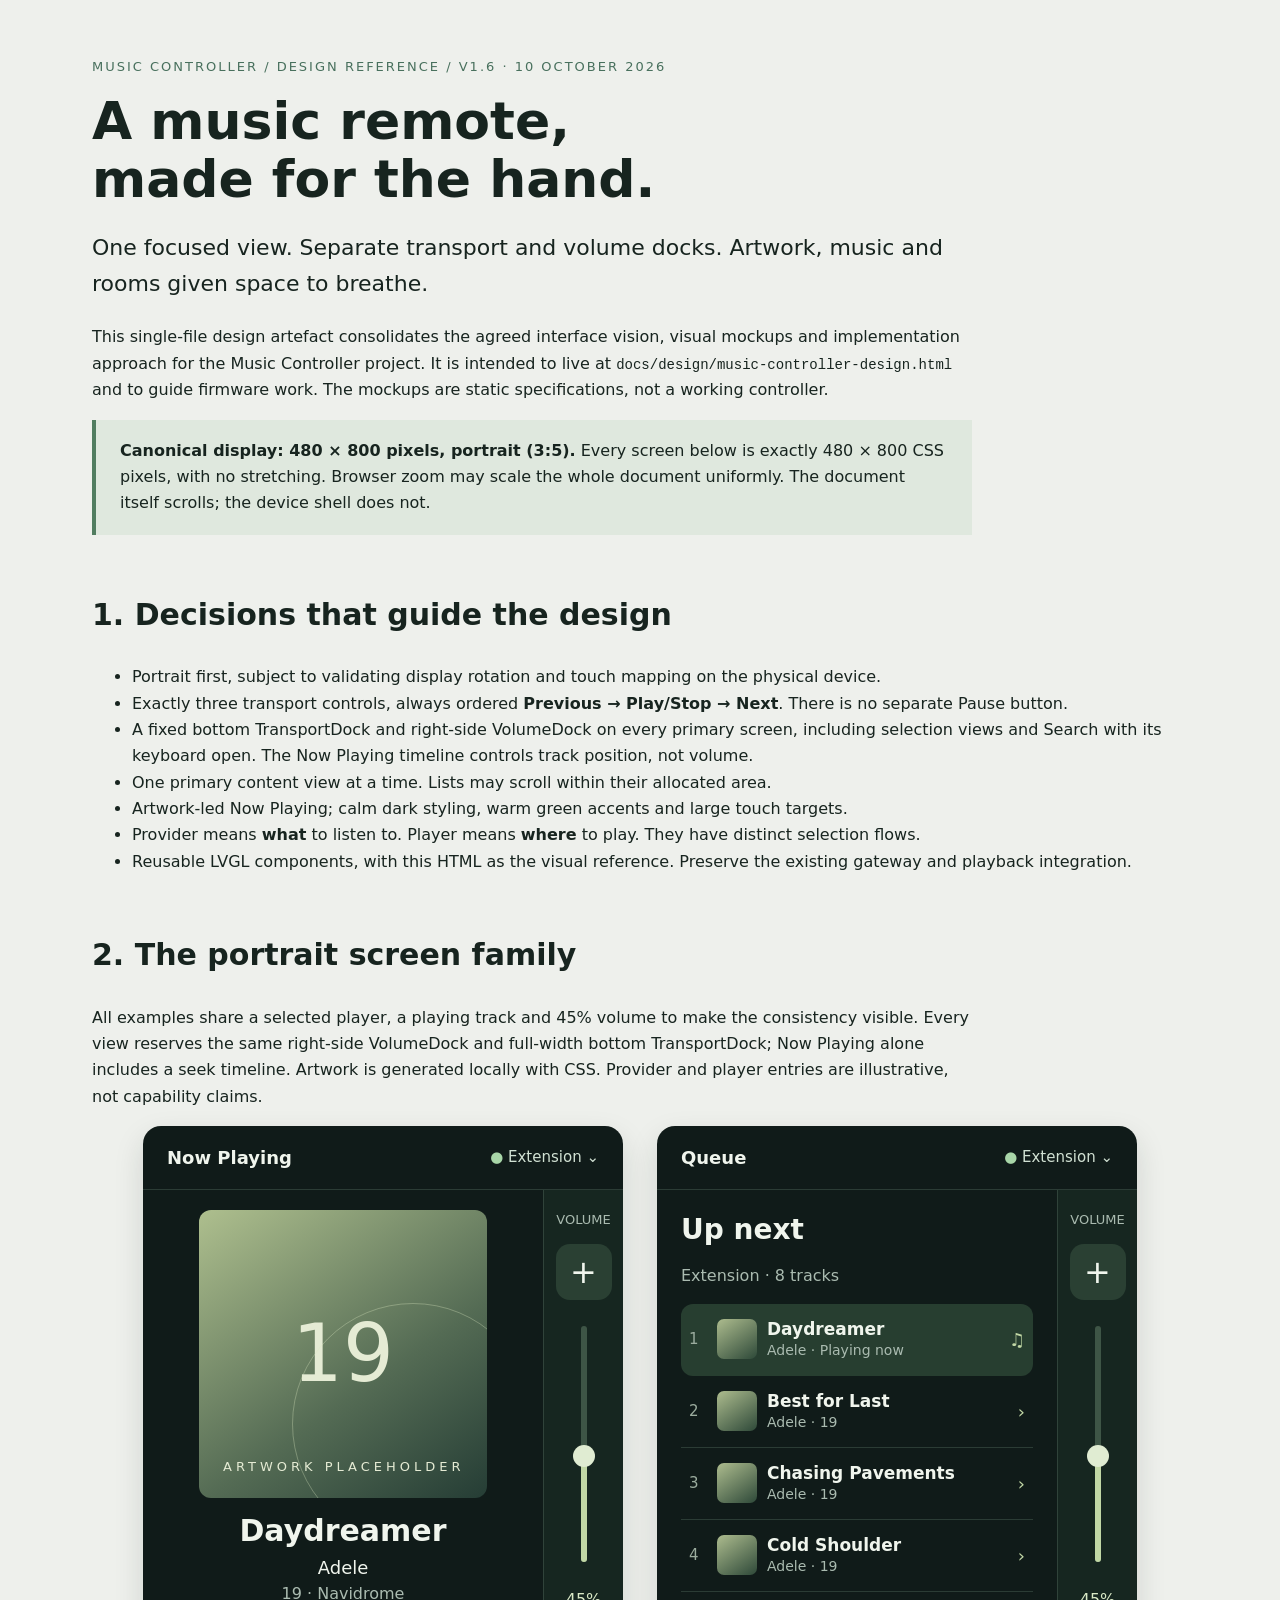
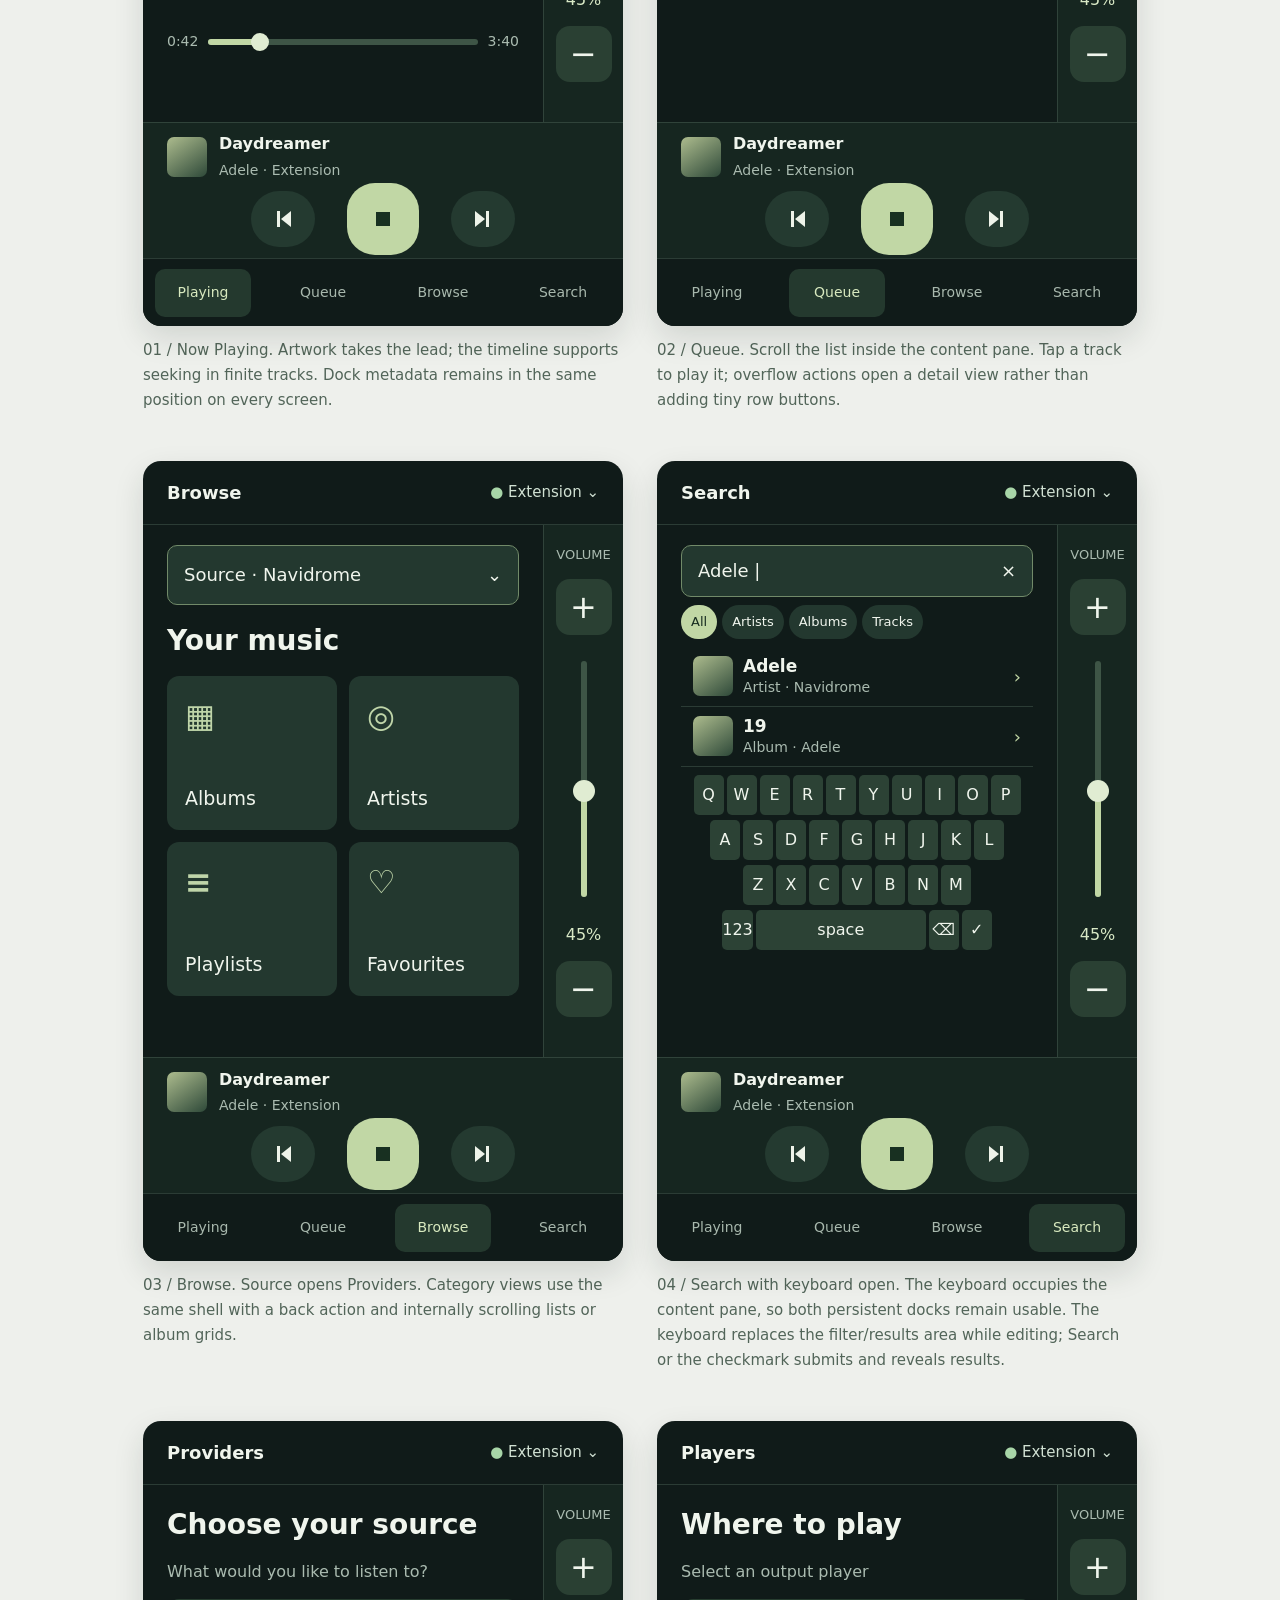
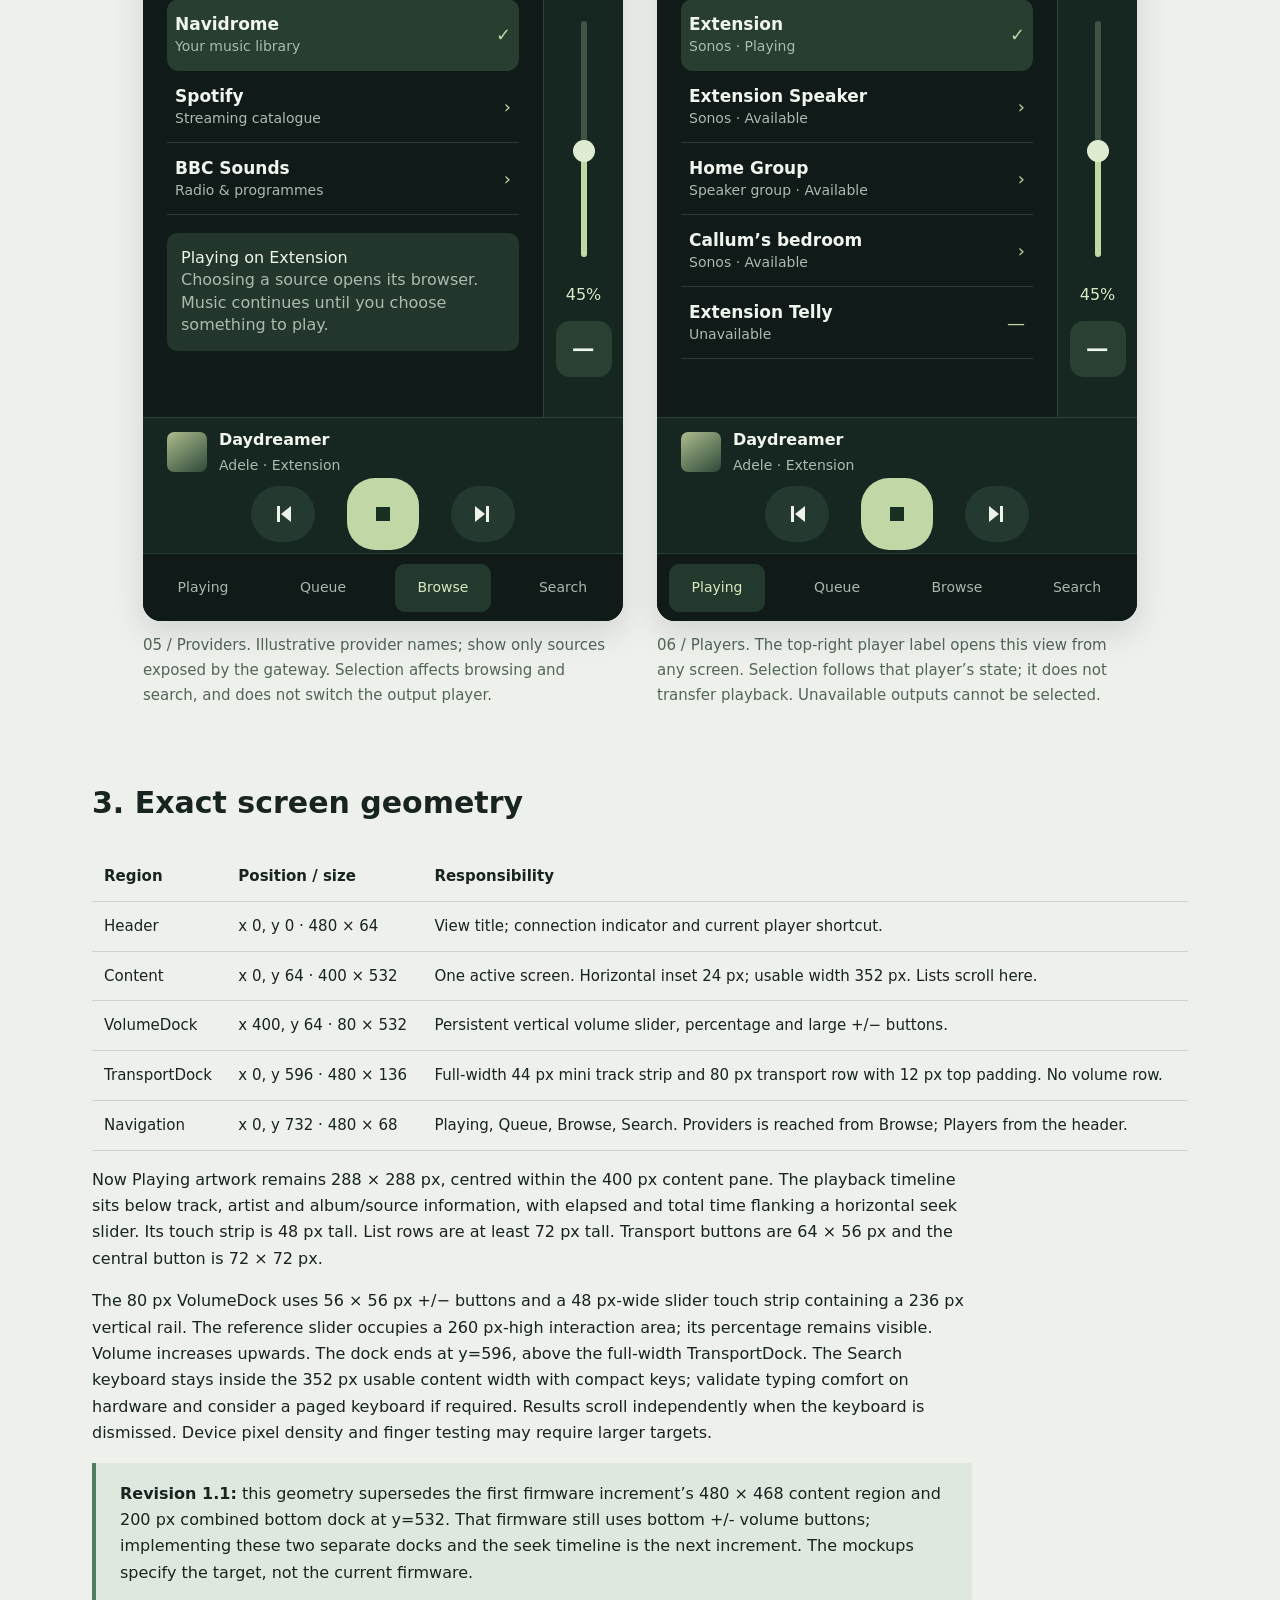
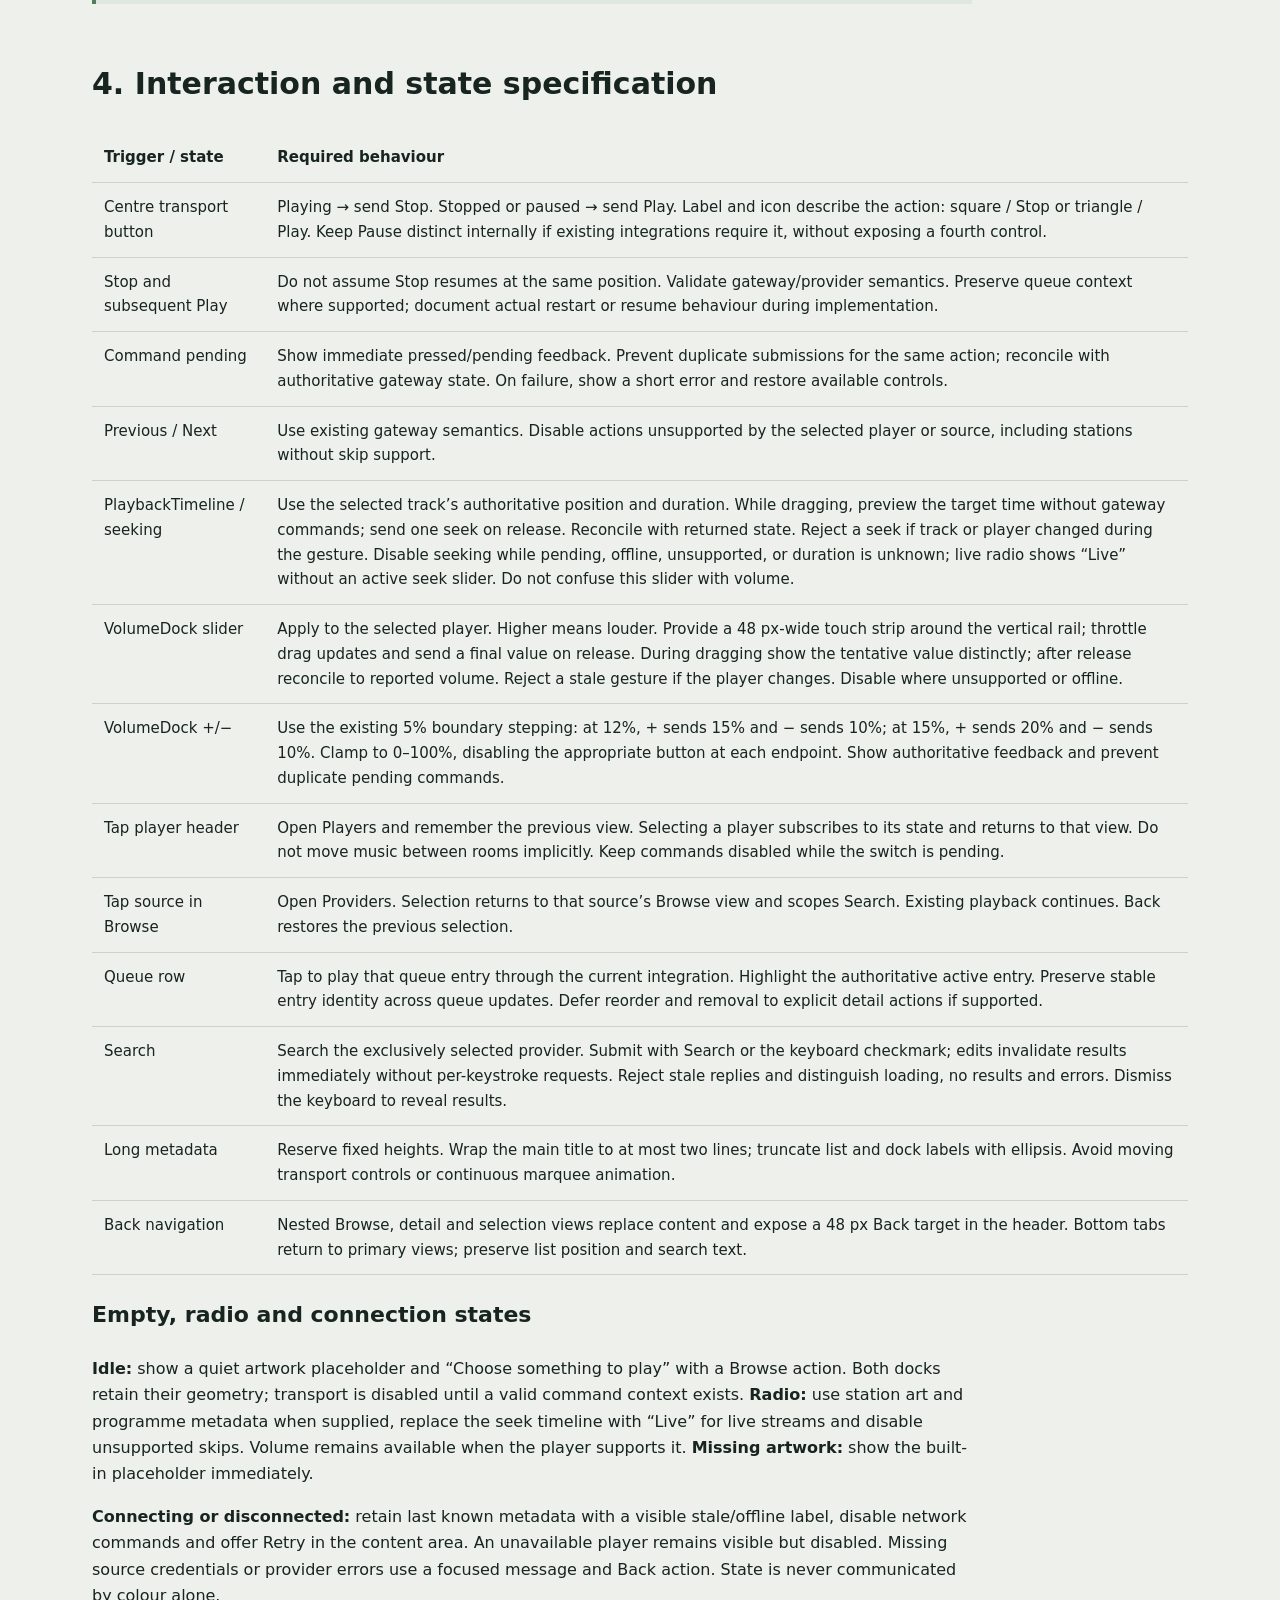
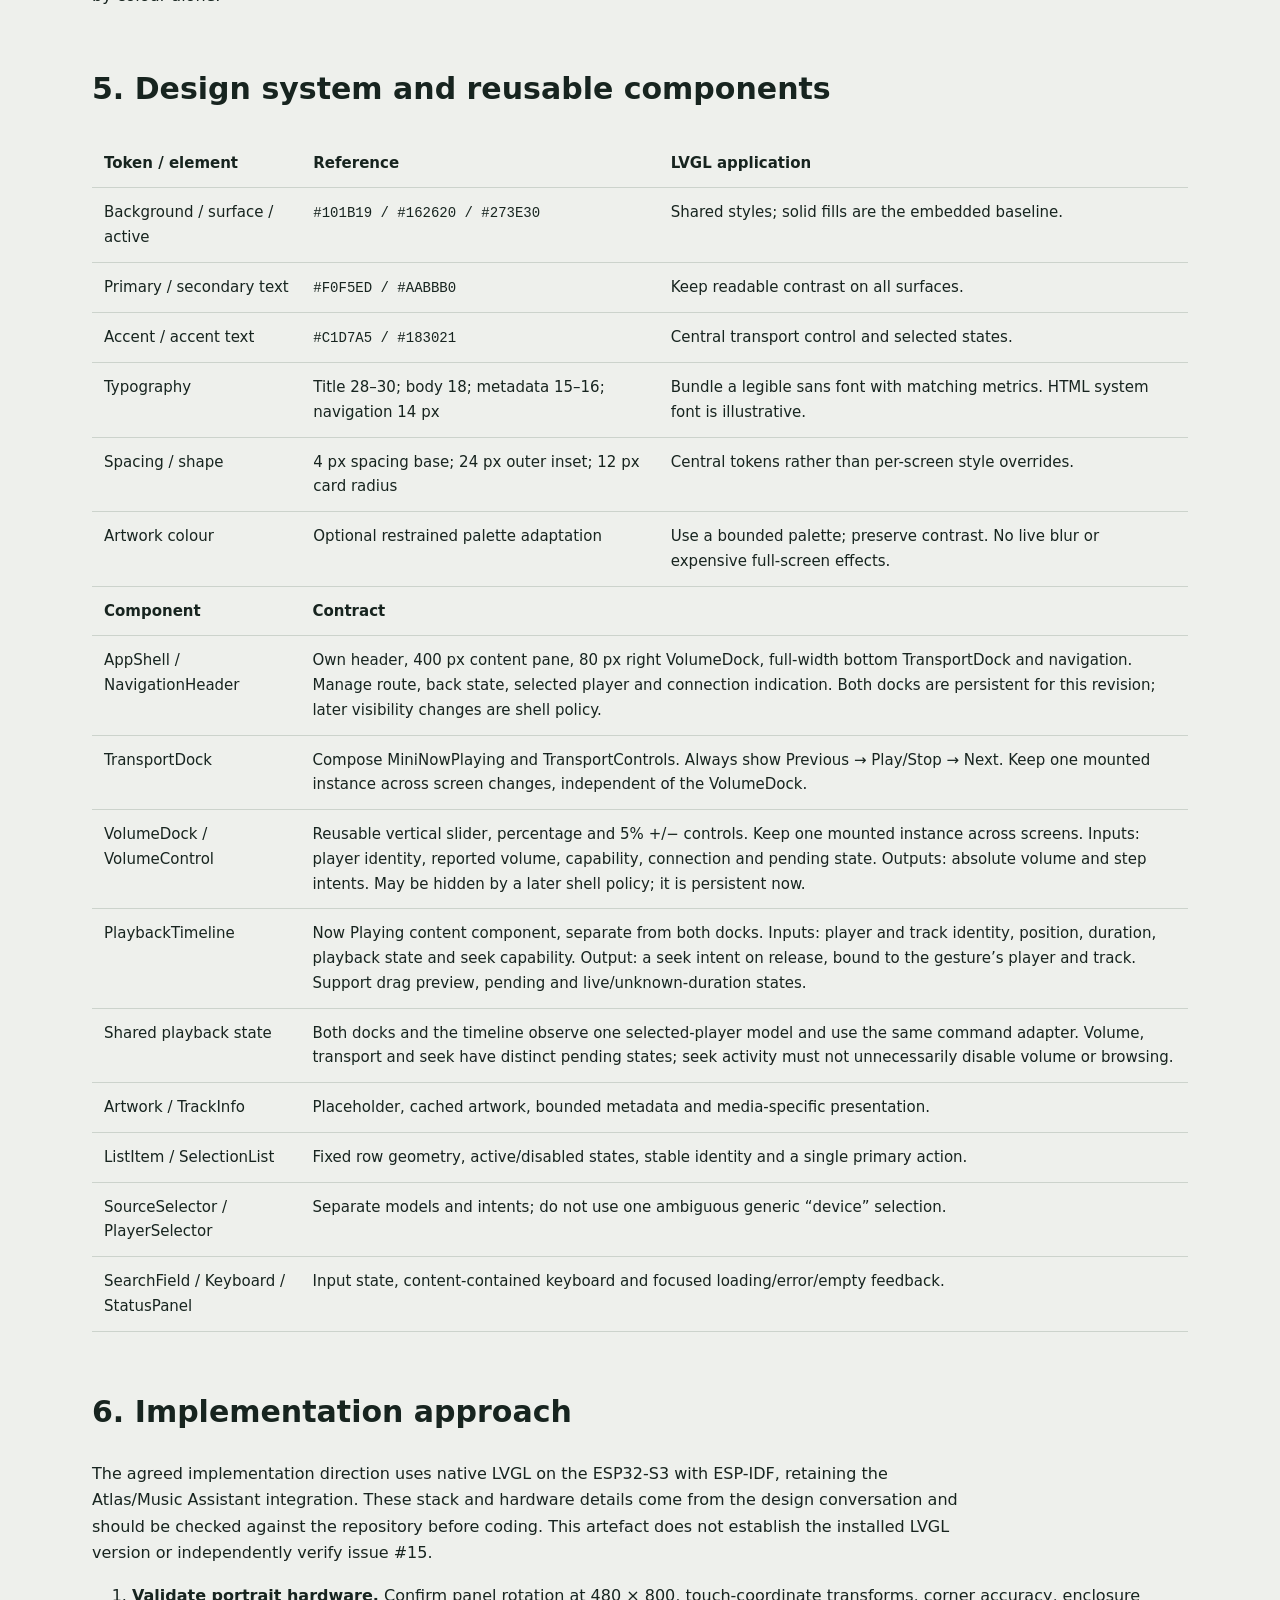
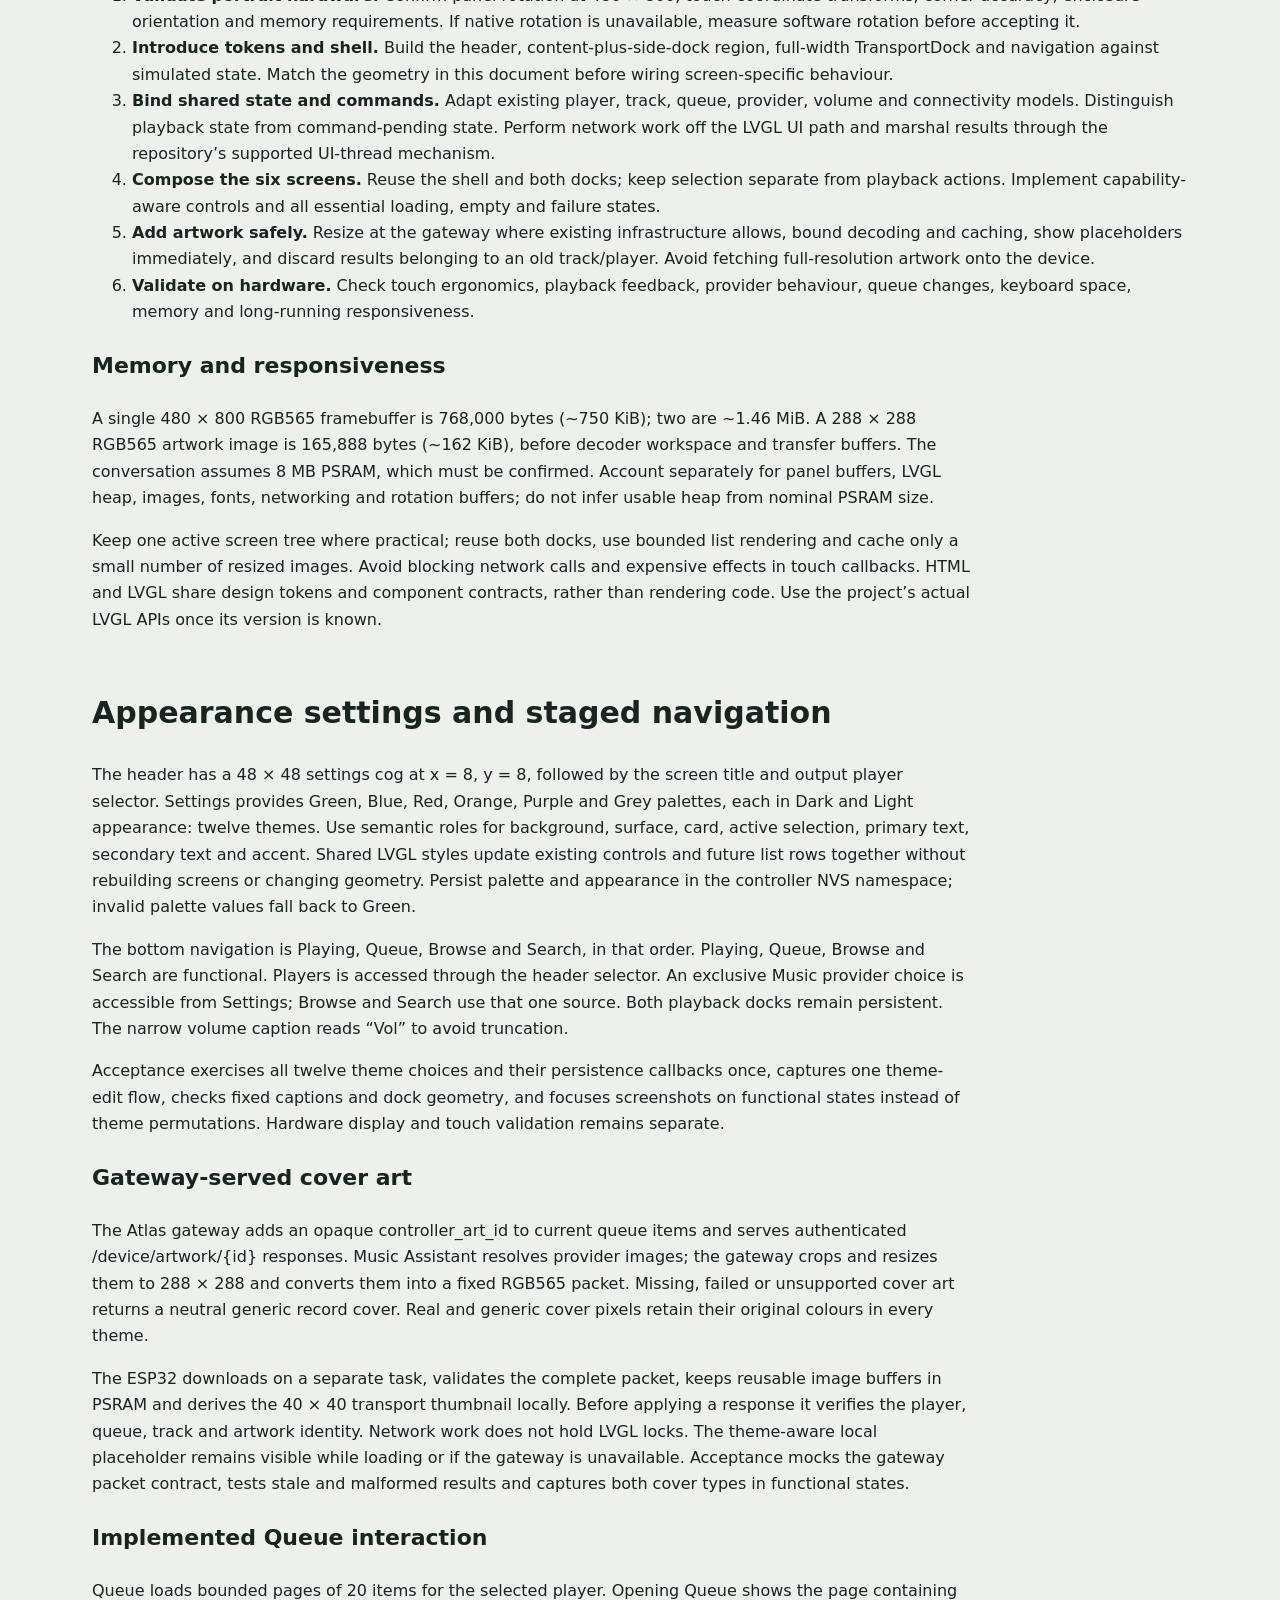
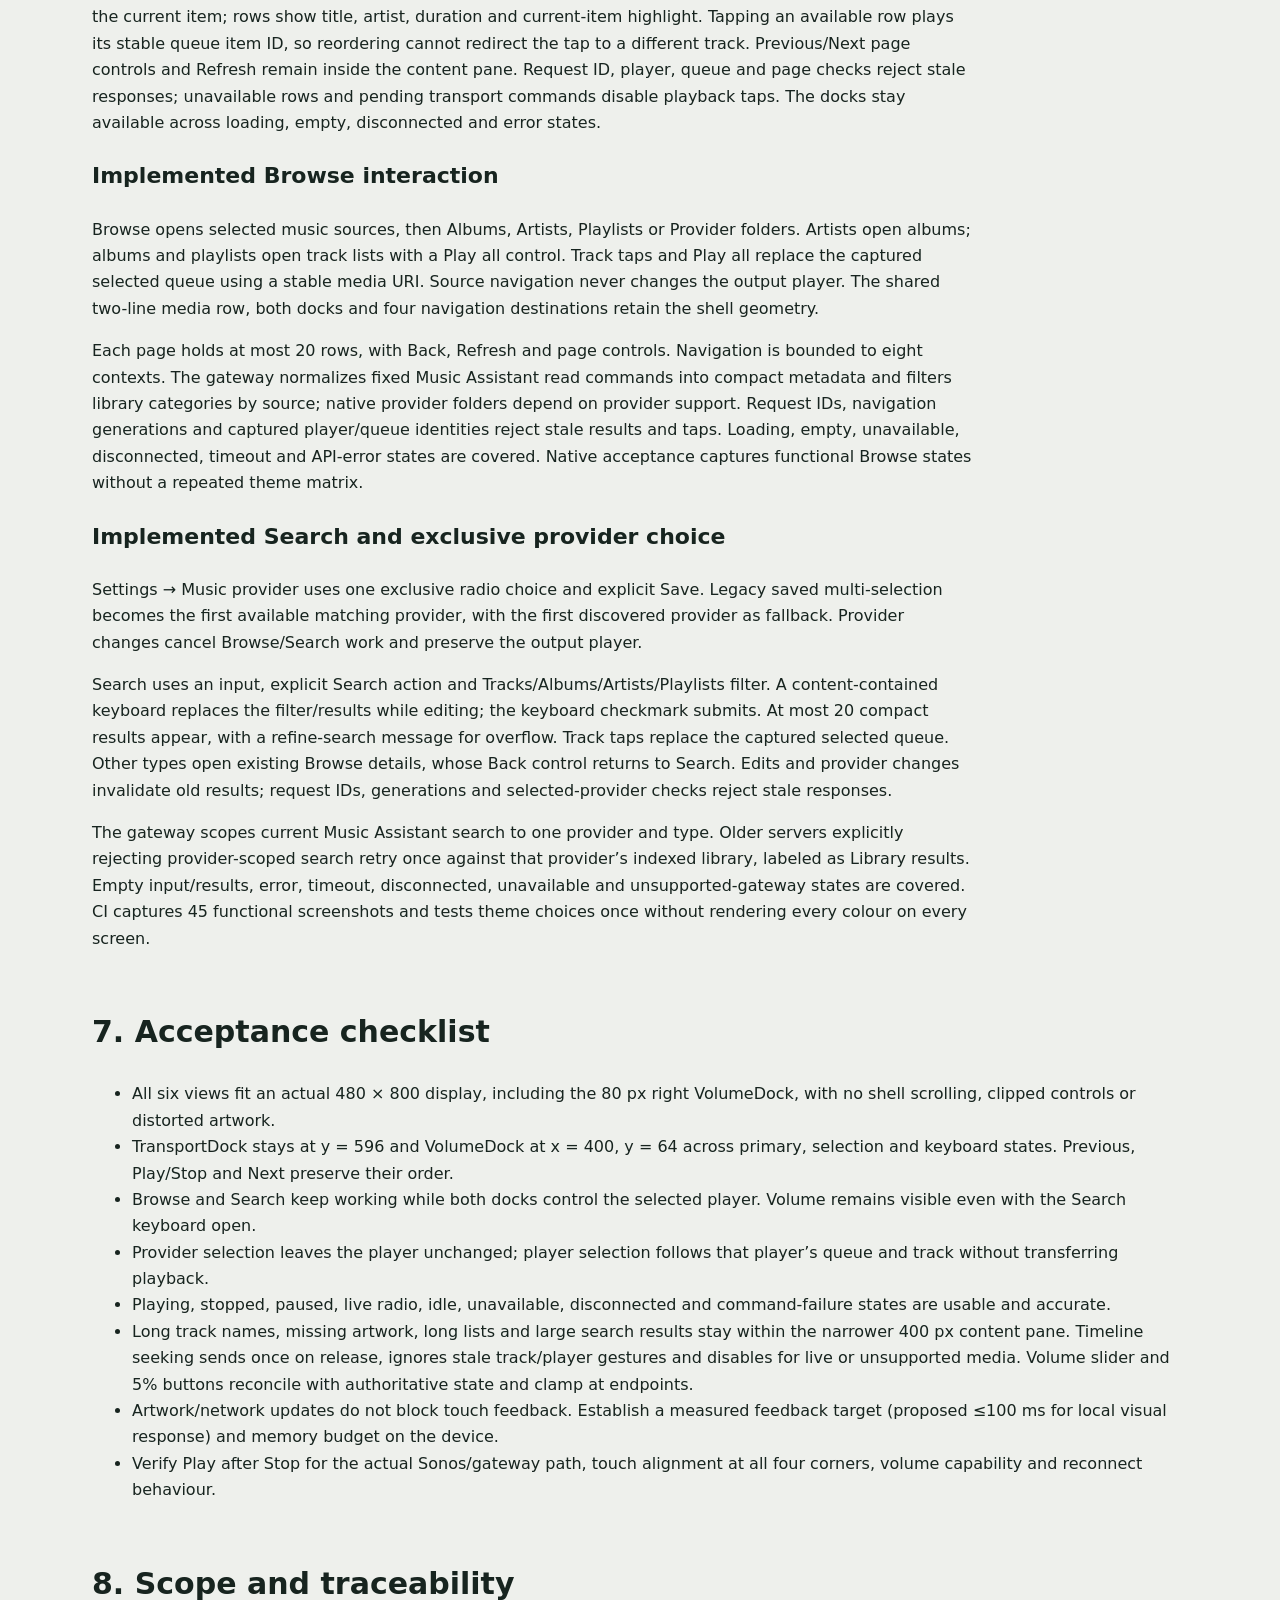
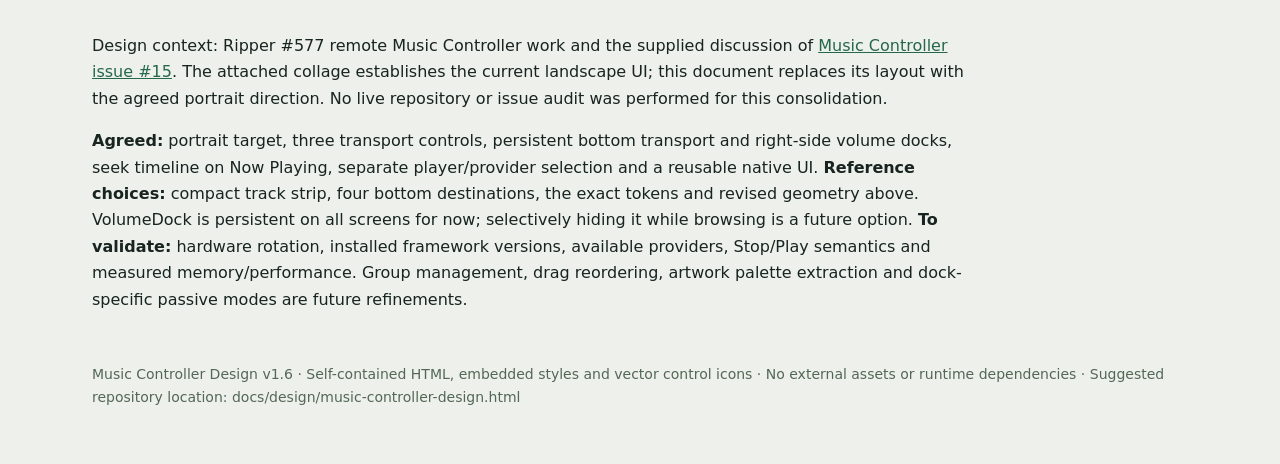
==== commit bf96825b: "Implement Search, exclusive provider choice and focused screenshot acceptance" ====
--- a/docs/design/music-controller-design.html
+++ b/docs/design/music-controller-design.html
@@ -20,10 +20,10 @@
 .content .row{padding:10px 8px;gap:10px}.content .row strong{font-size:17px}.content .row .sub{font-size:14px}
 .screen[data-view="Search"] .keys{gap:3px}.screen[data-view="Search"] .keys span{min-width:30px;height:40px}.screen[data-view="Search"] .keys .space{width:170px}
 .screen[data-view="Search"] .chips{gap:5px}.screen[data-view="Search"] .chips span{padding:8px 10px;font-size:13px}
-</style></head><body><main><div class=eyebrow>Music Controller / Design reference / v1.5 · 9 October 2026</div><h1>A music remote,<br>made for the hand.</h1><p class=lead>One focused view. Separate transport and volume docks. Artwork, music and rooms given space to breathe.</p><p>This single-file design artefact consolidates the agreed interface vision, visual mockups and implementation approach for the Music Controller project. It is intended to live at <code>docs/design/music-controller-design.html</code> and to guide firmware work. The mockups are static specifications, not a working controller.</p><p class=note><strong>Canonical display: 480 × 800 pixels, portrait (3:5).</strong> Every screen below is exactly 480 × 800 CSS pixels, with no stretching. Browser zoom may scale the whole document uniformly. The document itself scrolls; the device shell does not.</p><h2>1. Decisions that guide the design</h2><ul><li>Portrait first, subject to validating display rotation and touch mapping on the physical device.</li><li>Exactly three transport controls, always ordered <strong>Previous → Play/Stop → Next</strong>. There is no separate Pause button.</li><li>A fixed bottom TransportDock and right-side VolumeDock on every primary screen, including selection views and Search with its keyboard open. The Now Playing timeline controls track position, not volume.</li><li>One primary content view at a time. Lists may scroll within their allocated area.</li><li>Artwork-led Now Playing; calm dark styling, warm green accents and large touch targets.</li><li>Provider means <strong>what</strong> to listen to. Player means <strong>where</strong> to play. They have distinct selection flows.</li><li>Reusable LVGL components, with this HTML as the visual reference. Preserve the existing gateway and playback integration.</li></ul><h2>2. The portrait screen family</h2><p>All examples share a selected player, a playing track and 45% volume to make the consistency visible. Every view reserves the same right-side VolumeDock and full-width bottom TransportDock; Now Playing alone includes a seek timeline. Artwork is generated locally with CSS. Provider and player entries are illustrative, not capability claims.</p><div class=gallery><article class=example><div class=screen data-view="Now Playing"><div class=header><strong>Now Playing</strong><span class=room><span class=dot>●</span> Extension ⌄</span></div><div class="content"><div class="now"><div class="art">19<small>ARTWORK PLACEHOLDER</small></div><h3>Daydreamer</h3><p>Adele</p><p class=sub>19 · Navidrome</p><div class="timeline" aria-label="Playback position, 42 seconds of 3 minutes 40 seconds"><span>0:42</span><div class="seek-touch"><div class="seek-rail"><div class="seek-fill"></div><div class="seek-thumb"></div></div></div><span>3:40</span></div></div></div><aside class="volume-side" aria-label="Persistent volume control"><span class="volume-title">VOLUME</span><div class="step" aria-label="Increase volume by 5 percent">+</div><div class="volume-track" aria-label="Volume slider at 45 percent"><div class="vertical-rail"><div class="vertical-fill"></div><div class="vertical-thumb"></div></div></div><span class="percent">45%</span><div class="step" aria-label="Decrease volume by 5 percent">−</div></aside><div class="dock"><div class="mini"><div class="thumb"></div><div><strong>Daydreamer</strong><span>Adele · Extension</span></div></div><div class="transport"><div class="control " aria-label="prev"><svg viewBox="0 0 24 24" aria-hidden="true"><path d="M6 4h3v16H6z M20 4v16L10 12z"/></svg></div><div class="control primary" aria-label="stop"><svg viewBox="0 0 24 24" aria-hidden="true"><path d="M5 5h14v14H5z"/></svg></div><div class="control " aria-label="next"><svg viewBox="0 0 24 24" aria-hidden="true"><path d="M15 4h3v16h-3z M4 4l10 8-10 8z"/></svg></div></div></div><div class="nav"><span class="active">Playing</span><span class="">Queue</span><span class="">Browse</span><span class="">Search</span></div></div><p class=caption>01 / Now Playing. Artwork takes the lead; the timeline supports seeking in finite tracks. Dock metadata remains in the same position on every screen.</p></article><article class=example><div class=screen data-view="Queue"><div class=header><strong>Queue</strong><span class=room><span class=dot>●</span> Extension ⌄</span></div><div class="content"><h3>Up next</h3><p class=sub>Extension · 8 tracks</p><div class="row selected"><span class=num>1</span><div class=thumb></div><div class=rowtext><strong>Daydreamer</strong><div class=sub>Adele · Playing now</div></div><span class=end>♫</span></div><div class="row "><span class=num>2</span><div class=thumb></div><div class=rowtext><strong>Best for Last</strong><div class=sub>Adele · 19</div></div><span class=end>›</span></div><div class="row "><span class=num>3</span><div class=thumb></div><div class=rowtext><strong>Chasing Pavements</strong><div class=sub>Adele · 19</div></div><span class=end>›</span></div><div class="row "><span class=num>4</span><div class=thumb></div><div class=rowtext><strong>Cold Shoulder</strong><div class=sub>Adele · 19</div></div><span class=end>›</span></div></div><aside class="volume-side" aria-label="Persistent volume control"><span class="volume-title">VOLUME</span><div class="step" aria-label="Increase volume by 5 percent">+</div><div class="volume-track" aria-label="Volume slider at 45 percent"><div class="vertical-rail"><div class="vertical-fill"></div><div class="vertical-thumb"></div></div></div><span class="percent">45%</span><div class="step" aria-label="Decrease volume by 5 percent">−</div></aside><div class="dock"><div class="mini"><div class="thumb"></div><div><strong>Daydreamer</strong><span>Adele · Extension</span></div></div><div class="transport"><div class="control " aria-label="prev"><svg viewBox="0 0 24 24" aria-hidden="true"><path d="M6 4h3v16H6z M20 4v16L10 12z"/></svg></div><div class="control primary" aria-label="stop"><svg viewBox="0 0 24 24" aria-hidden="true"><path d="M5 5h14v14H5z"/></svg></div><div class="control " aria-label="next"><svg viewBox="0 0 24 24" aria-hidden="true"><path d="M15 4h3v16h-3z M4 4l10 8-10 8z"/></svg></div></div></div><div class="nav"><span class="">Playing</span><span class="active">Queue</span><span class="">Browse</span><span class="">Search</span></div></div><p class=caption>02 / Queue. Scroll the list inside the content pane. Tap a track to play it; overflow actions open a detail view rather than adding tiny row buttons.</p></article><article class=example><div class=screen data-view="Browse"><div class=header><strong>Browse</strong><span class=room><span class=dot>●</span> Extension ⌄</span></div><div class="content"><div class=field><span>Source · Navidrome</span><span>⌄</span></div><h3>Your music</h3><div class=tiles><div class=tile><b>▦</b><span>Albums</span></div><div class=tile><b>◎</b><span>Artists</span></div><div class=tile><b>≡</b><span>Playlists</span></div><div class=tile><b>♡</b><span>Favourites</span></div></div></div><aside class="volume-side" aria-label="Persistent volume control"><span class="volume-title">VOLUME</span><div class="step" aria-label="Increase volume by 5 percent">+</div><div class="volume-track" aria-label="Volume slider at 45 percent"><div class="vertical-rail"><div class="vertical-fill"></div><div class="vertical-thumb"></div></div></div><span class="percent">45%</span><div class="step" aria-label="Decrease volume by 5 percent">−</div></aside><div class="dock"><div class="mini"><div class="thumb"></div><div><strong>Daydreamer</strong><span>Adele · Extension</span></div></div><div class="transport"><div class="control " aria-label="prev"><svg viewBox="0 0 24 24" aria-hidden="true"><path d="M6 4h3v16H6z M20 4v16L10 12z"/></svg></div><div class="control primary" aria-label="stop"><svg viewBox="0 0 24 24" aria-hidden="true"><path d="M5 5h14v14H5z"/></svg></div><div class="control " aria-label="next"><svg viewBox="0 0 24 24" aria-hidden="true"><path d="M15 4h3v16h-3z M4 4l10 8-10 8z"/></svg></div></div></div><div class="nav"><span class="">Playing</span><span class="">Queue</span><span class="active">Browse</span><span class="">Search</span></div></div><p class=caption>03 / Browse. Source opens Providers. Category views use the same shell with a back action and internally scrolling lists or album grids.</p></article><article class=example><div class=screen data-view="Search"><div class=header><strong>Search</strong><span class=room><span class=dot>●</span> Extension ⌄</span></div><div class="content"><div class=field><span>Adele |</span><span>×</span></div><div class=chips><span>All</span><span>Artists</span><span>Albums</span><span>Tracks</span></div><div class="row "><div class=thumb></div><div class=rowtext><strong>Adele</strong><div class=sub>Artist · Navidrome</div></div><span class=end>›</span></div><div class="row "><div class=thumb></div><div class=rowtext><strong>19</strong><div class=sub>Album · Adele</div></div><span class=end>›</span></div><div class=keyboard><div class=keys><span>Q</span><span>W</span><span>E</span><span>R</span><span>T</span><span>Y</span><span>U</span><span>I</span><span>O</span><span>P</span></div><div class=keys><span>A</span><span>S</span><span>D</span><span>F</span><span>G</span><span>H</span><span>J</span><span>K</span><span>L</span></div><div class=keys><span>Z</span><span>X</span><span>C</span><span>V</span><span>B</span><span>N</span><span>M</span></div><div class=keys><span>123</span><span class=space>space</span><span>⌫</span><span>✓</span></div></div></div><aside class="volume-side" aria-label="Persistent volume control"><span class="volume-title">VOLUME</span><div class="step" aria-label="Increase volume by 5 percent">+</div><div class="volume-track" aria-label="Volume slider at 45 percent"><div class="vertical-rail"><div class="vertical-fill"></div><div class="vertical-thumb"></div></div></div><span class="percent">45%</span><div class="step" aria-label="Decrease volume by 5 percent">−</div></aside><div class="dock"><div class="mini"><div class="thumb"></div><div><strong>Daydreamer</strong><span>Adele · Extension</span></div></div><div class="transport"><div class="control " aria-label="prev"><svg viewBox="0 0 24 24" aria-hidden="true"><path d="M6 4h3v16H6z M20 4v16L10 12z"/></svg></div><div class="control primary" aria-label="stop"><svg viewBox="0 0 24 24" aria-hidden="true"><path d="M5 5h14v14H5z"/></svg></div><div class="control " aria-label="next"><svg viewBox="0 0 24 24" aria-hidden="true"><path d="M15 4h3v16h-3z M4 4l10 8-10 8z"/></svg></div></div></div><div class="nav"><span class="">Playing</span><span class="">Queue</span><span class="">Browse</span><span class="active">Search</span></div></div><p class=caption>04 / Search with keyboard open. The keyboard occupies the content pane, so both persistent docks remain usable. Results scroll above it; Done dismisses the keyboard to reveal more results.</p></article><article class=example><div class=screen data-view="Providers"><div class=header><strong>Providers</strong><span class=room><span class=dot>●</span> Extension ⌄</span></div><div class="content"><h3>Choose your source</h3><p class=sub>What would you like to listen to?</p><div class="row selected"><div class=rowtext><strong>Navidrome</strong><div class=sub>Your music library</div></div><span class=end>✓</span></div><div class="row "><div class=rowtext><strong>Spotify</strong><div class=sub>Streaming catalogue</div></div><span class=end>›</span></div><div class="row "><div class=rowtext><strong>BBC Sounds</strong><div class=sub>Radio & programmes</div></div><span class=end>›</span></div><div class=status>Playing on Extension<br><span class=sub>Choosing a source opens its browser. Music continues until you choose something to play.</span></div></div><aside class="volume-side" aria-label="Persistent volume control"><span class="volume-title">VOLUME</span><div class="step" aria-label="Increase volume by 5 percent">+</div><div class="volume-track" aria-label="Volume slider at 45 percent"><div class="vertical-rail"><div class="vertical-fill"></div><div class="vertical-thumb"></div></div></div><span class="percent">45%</span><div class="step" aria-label="Decrease volume by 5 percent">−</div></aside><div class="dock"><div class="mini"><div class="thumb"></div><div><strong>Daydreamer</strong><span>Adele · Extension</span></div></div><div class="transport"><div class="control " aria-label="prev"><svg viewBox="0 0 24 24" aria-hidden="true"><path d="M6 4h3v16H6z M20 4v16L10 12z"/></svg></div><div class="control primary" aria-label="stop"><svg viewBox="0 0 24 24" aria-hidden="true"><path d="M5 5h14v14H5z"/></svg></div><div class="control " aria-label="next"><svg viewBox="0 0 24 24" aria-hidden="true"><path d="M15 4h3v16h-3z M4 4l10 8-10 8z"/></svg></div></div></div><div class="nav"><span class="">Playing</span><span class="">Queue</span><span class="active">Browse</span><span class="">Search</span></div></div><p class=caption>05 / Providers. Illustrative provider names; show only sources exposed by the gateway. Selection affects browsing and search, and does not switch the output player.</p></article><article class=example><div class=screen data-view="Players"><div class=header><strong>Players</strong><span class=room><span class=dot>●</span> Extension ⌄</span></div><div class="content"><h3>Where to play</h3><p class=sub>Select an output player</p><div class="row selected"><div class=rowtext><strong>Extension</strong><div class=sub>Sonos · Playing</div></div><span class=end>✓</span></div><div class="row "><div class=rowtext><strong>Extension Speaker</strong><div class=sub>Sonos · Available</div></div><span class=end>›</span></div><div class="row "><div class=rowtext><strong>Home Group</strong><div class=sub>Speaker group · Available</div></div><span class=end>›</span></div><div class="row "><div class=rowtext><strong>Callum’s bedroom</strong><div class=sub>Sonos · Available</div></div><span class=end>›</span></div><div class="row "><div class=rowtext><strong>Extension Telly</strong><div class=sub>Unavailable</div></div><span class=end>—</span></div></div><aside class="volume-side" aria-label="Persistent volume control"><span class="volume-title">VOLUME</span><div class="step" aria-label="Increase volume by 5 percent">+</div><div class="volume-track" aria-label="Volume slider at 45 percent"><div class="vertical-rail"><div class="vertical-fill"></div><div class="vertical-thumb"></div></div></div><span class="percent">45%</span><div class="step" aria-label="Decrease volume by 5 percent">−</div></aside><div class="dock"><div class="mini"><div class="thumb"></div><div><strong>Daydreamer</strong><span>Adele · Extension</span></div></div><div class="transport"><div class="control " aria-label="prev"><svg viewBox="0 0 24 24" aria-hidden="true"><path d="M6 4h3v16H6z M20 4v16L10 12z"/></svg></div><div class="control primary" aria-label="stop"><svg viewBox="0 0 24 24" aria-hidden="true"><path d="M5 5h14v14H5z"/></svg></div><div class="control " aria-label="next"><svg viewBox="0 0 24 24" aria-hidden="true"><path d="M15 4h3v16h-3z M4 4l10 8-10 8z"/></svg></div></div></div><div class="nav"><span class="active">Playing</span><span class="">Queue</span><span class="">Browse</span><span class="">Search</span></div></div><p class=caption>06 / Players. The top-right player label opens this view from any screen. Selection follows that player’s state; it does not transfer playback. Unavailable outputs cannot be selected.</p></article></div><h2>3. Exact screen geometry</h2><table><thead><tr><th>Region</th><th>Position / size</th><th>Responsibility</th></tr></thead><tbody>
+</style></head><body><main><div class=eyebrow>Music Controller / Design reference / v1.6 · 10 October 2026</div><h1>A music remote,<br>made for the hand.</h1><p class=lead>One focused view. Separate transport and volume docks. Artwork, music and rooms given space to breathe.</p><p>This single-file design artefact consolidates the agreed interface vision, visual mockups and implementation approach for the Music Controller project. It is intended to live at <code>docs/design/music-controller-design.html</code> and to guide firmware work. The mockups are static specifications, not a working controller.</p><p class=note><strong>Canonical display: 480 × 800 pixels, portrait (3:5).</strong> Every screen below is exactly 480 × 800 CSS pixels, with no stretching. Browser zoom may scale the whole document uniformly. The document itself scrolls; the device shell does not.</p><h2>1. Decisions that guide the design</h2><ul><li>Portrait first, subject to validating display rotation and touch mapping on the physical device.</li><li>Exactly three transport controls, always ordered <strong>Previous → Play/Stop → Next</strong>. There is no separate Pause button.</li><li>A fixed bottom TransportDock and right-side VolumeDock on every primary screen, including selection views and Search with its keyboard open. The Now Playing timeline controls track position, not volume.</li><li>One primary content view at a time. Lists may scroll within their allocated area.</li><li>Artwork-led Now Playing; calm dark styling, warm green accents and large touch targets.</li><li>Provider means <strong>what</strong> to listen to. Player means <strong>where</strong> to play. They have distinct selection flows.</li><li>Reusable LVGL components, with this HTML as the visual reference. Preserve the existing gateway and playback integration.</li></ul><h2>2. The portrait screen family</h2><p>All examples share a selected player, a playing track and 45% volume to make the consistency visible. Every view reserves the same right-side VolumeDock and full-width bottom TransportDock; Now Playing alone includes a seek timeline. Artwork is generated locally with CSS. Provider and player entries are illustrative, not capability claims.</p><div class=gallery><article class=example><div class=screen data-view="Now Playing"><div class=header><strong>Now Playing</strong><span class=room><span class=dot>●</span> Extension ⌄</span></div><div class="content"><div class="now"><div class="art">19<small>ARTWORK PLACEHOLDER</small></div><h3>Daydreamer</h3><p>Adele</p><p class=sub>19 · Navidrome</p><div class="timeline" aria-label="Playback position, 42 seconds of 3 minutes 40 seconds"><span>0:42</span><div class="seek-touch"><div class="seek-rail"><div class="seek-fill"></div><div class="seek-thumb"></div></div></div><span>3:40</span></div></div></div><aside class="volume-side" aria-label="Persistent volume control"><span class="volume-title">VOLUME</span><div class="step" aria-label="Increase volume by 5 percent">+</div><div class="volume-track" aria-label="Volume slider at 45 percent"><div class="vertical-rail"><div class="vertical-fill"></div><div class="vertical-thumb"></div></div></div><span class="percent">45%</span><div class="step" aria-label="Decrease volume by 5 percent">−</div></aside><div class="dock"><div class="mini"><div class="thumb"></div><div><strong>Daydreamer</strong><span>Adele · Extension</span></div></div><div class="transport"><div class="control " aria-label="prev"><svg viewBox="0 0 24 24" aria-hidden="true"><path d="M6 4h3v16H6z M20 4v16L10 12z"/></svg></div><div class="control primary" aria-label="stop"><svg viewBox="0 0 24 24" aria-hidden="true"><path d="M5 5h14v14H5z"/></svg></div><div class="control " aria-label="next"><svg viewBox="0 0 24 24" aria-hidden="true"><path d="M15 4h3v16h-3z M4 4l10 8-10 8z"/></svg></div></div></div><div class="nav"><span class="active">Playing</span><span class="">Queue</span><span class="">Browse</span><span class="">Search</span></div></div><p class=caption>01 / Now Playing. Artwork takes the lead; the timeline supports seeking in finite tracks. Dock metadata remains in the same position on every screen.</p></article><article class=example><div class=screen data-view="Queue"><div class=header><strong>Queue</strong><span class=room><span class=dot>●</span> Extension ⌄</span></div><div class="content"><h3>Up next</h3><p class=sub>Extension · 8 tracks</p><div class="row selected"><span class=num>1</span><div class=thumb></div><div class=rowtext><strong>Daydreamer</strong><div class=sub>Adele · Playing now</div></div><span class=end>♫</span></div><div class="row "><span class=num>2</span><div class=thumb></div><div class=rowtext><strong>Best for Last</strong><div class=sub>Adele · 19</div></div><span class=end>›</span></div><div class="row "><span class=num>3</span><div class=thumb></div><div class=rowtext><strong>Chasing Pavements</strong><div class=sub>Adele · 19</div></div><span class=end>›</span></div><div class="row "><span class=num>4</span><div class=thumb></div><div class=rowtext><strong>Cold Shoulder</strong><div class=sub>Adele · 19</div></div><span class=end>›</span></div></div><aside class="volume-side" aria-label="Persistent volume control"><span class="volume-title">VOLUME</span><div class="step" aria-label="Increase volume by 5 percent">+</div><div class="volume-track" aria-label="Volume slider at 45 percent"><div class="vertical-rail"><div class="vertical-fill"></div><div class="vertical-thumb"></div></div></div><span class="percent">45%</span><div class="step" aria-label="Decrease volume by 5 percent">−</div></aside><div class="dock"><div class="mini"><div class="thumb"></div><div><strong>Daydreamer</strong><span>Adele · Extension</span></div></div><div class="transport"><div class="control " aria-label="prev"><svg viewBox="0 0 24 24" aria-hidden="true"><path d="M6 4h3v16H6z M20 4v16L10 12z"/></svg></div><div class="control primary" aria-label="stop"><svg viewBox="0 0 24 24" aria-hidden="true"><path d="M5 5h14v14H5z"/></svg></div><div class="control " aria-label="next"><svg viewBox="0 0 24 24" aria-hidden="true"><path d="M15 4h3v16h-3z M4 4l10 8-10 8z"/></svg></div></div></div><div class="nav"><span class="">Playing</span><span class="active">Queue</span><span class="">Browse</span><span class="">Search</span></div></div><p class=caption>02 / Queue. Scroll the list inside the content pane. Tap a track to play it; overflow actions open a detail view rather than adding tiny row buttons.</p></article><article class=example><div class=screen data-view="Browse"><div class=header><strong>Browse</strong><span class=room><span class=dot>●</span> Extension ⌄</span></div><div class="content"><div class=field><span>Source · Navidrome</span><span>⌄</span></div><h3>Your music</h3><div class=tiles><div class=tile><b>▦</b><span>Albums</span></div><div class=tile><b>◎</b><span>Artists</span></div><div class=tile><b>≡</b><span>Playlists</span></div><div class=tile><b>♡</b><span>Favourites</span></div></div></div><aside class="volume-side" aria-label="Persistent volume control"><span class="volume-title">VOLUME</span><div class="step" aria-label="Increase volume by 5 percent">+</div><div class="volume-track" aria-label="Volume slider at 45 percent"><div class="vertical-rail"><div class="vertical-fill"></div><div class="vertical-thumb"></div></div></div><span class="percent">45%</span><div class="step" aria-label="Decrease volume by 5 percent">−</div></aside><div class="dock"><div class="mini"><div class="thumb"></div><div><strong>Daydreamer</strong><span>Adele · Extension</span></div></div><div class="transport"><div class="control " aria-label="prev"><svg viewBox="0 0 24 24" aria-hidden="true"><path d="M6 4h3v16H6z M20 4v16L10 12z"/></svg></div><div class="control primary" aria-label="stop"><svg viewBox="0 0 24 24" aria-hidden="true"><path d="M5 5h14v14H5z"/></svg></div><div class="control " aria-label="next"><svg viewBox="0 0 24 24" aria-hidden="true"><path d="M15 4h3v16h-3z M4 4l10 8-10 8z"/></svg></div></div></div><div class="nav"><span class="">Playing</span><span class="">Queue</span><span class="active">Browse</span><span class="">Search</span></div></div><p class=caption>03 / Browse. Source opens Providers. Category views use the same shell with a back action and internally scrolling lists or album grids.</p></article><article class=example><div class=screen data-view="Search"><div class=header><strong>Search</strong><span class=room><span class=dot>●</span> Extension ⌄</span></div><div class="content"><div class=field><span>Adele |</span><span>×</span></div><div class=chips><span>All</span><span>Artists</span><span>Albums</span><span>Tracks</span></div><div class="row "><div class=thumb></div><div class=rowtext><strong>Adele</strong><div class=sub>Artist · Navidrome</div></div><span class=end>›</span></div><div class="row "><div class=thumb></div><div class=rowtext><strong>19</strong><div class=sub>Album · Adele</div></div><span class=end>›</span></div><div class=keyboard><div class=keys><span>Q</span><span>W</span><span>E</span><span>R</span><span>T</span><span>Y</span><span>U</span><span>I</span><span>O</span><span>P</span></div><div class=keys><span>A</span><span>S</span><span>D</span><span>F</span><span>G</span><span>H</span><span>J</span><span>K</span><span>L</span></div><div class=keys><span>Z</span><span>X</span><span>C</span><span>V</span><span>B</span><span>N</span><span>M</span></div><div class=keys><span>123</span><span class=space>space</span><span>⌫</span><span>✓</span></div></div></div><aside class="volume-side" aria-label="Persistent volume control"><span class="volume-title">VOLUME</span><div class="step" aria-label="Increase volume by 5 percent">+</div><div class="volume-track" aria-label="Volume slider at 45 percent"><div class="vertical-rail"><div class="vertical-fill"></div><div class="vertical-thumb"></div></div></div><span class="percent">45%</span><div class="step" aria-label="Decrease volume by 5 percent">−</div></aside><div class="dock"><div class="mini"><div class="thumb"></div><div><strong>Daydreamer</strong><span>Adele · Extension</span></div></div><div class="transport"><div class="control " aria-label="prev"><svg viewBox="0 0 24 24" aria-hidden="true"><path d="M6 4h3v16H6z M20 4v16L10 12z"/></svg></div><div class="control primary" aria-label="stop"><svg viewBox="0 0 24 24" aria-hidden="true"><path d="M5 5h14v14H5z"/></svg></div><div class="control " aria-label="next"><svg viewBox="0 0 24 24" aria-hidden="true"><path d="M15 4h3v16h-3z M4 4l10 8-10 8z"/></svg></div></div></div><div class="nav"><span class="">Playing</span><span class="">Queue</span><span class="">Browse</span><span class="active">Search</span></div></div><p class=caption>04 / Search with keyboard open. The keyboard occupies the content pane, so both persistent docks remain usable. The keyboard replaces the filter/results area while editing; Search or the checkmark submits and reveals results.</p></article><article class=example><div class=screen data-view="Providers"><div class=header><strong>Providers</strong><span class=room><span class=dot>●</span> Extension ⌄</span></div><div class="content"><h3>Choose your source</h3><p class=sub>What would you like to listen to?</p><div class="row selected"><div class=rowtext><strong>Navidrome</strong><div class=sub>Your music library</div></div><span class=end>✓</span></div><div class="row "><div class=rowtext><strong>Spotify</strong><div class=sub>Streaming catalogue</div></div><span class=end>›</span></div><div class="row "><div class=rowtext><strong>BBC Sounds</strong><div class=sub>Radio & programmes</div></div><span class=end>›</span></div><div class=status>Playing on Extension<br><span class=sub>Choosing a source opens its browser. Music continues until you choose something to play.</span></div></div><aside class="volume-side" aria-label="Persistent volume control"><span class="volume-title">VOLUME</span><div class="step" aria-label="Increase volume by 5 percent">+</div><div class="volume-track" aria-label="Volume slider at 45 percent"><div class="vertical-rail"><div class="vertical-fill"></div><div class="vertical-thumb"></div></div></div><span class="percent">45%</span><div class="step" aria-label="Decrease volume by 5 percent">−</div></aside><div class="dock"><div class="mini"><div class="thumb"></div><div><strong>Daydreamer</strong><span>Adele · Extension</span></div></div><div class="transport"><div class="control " aria-label="prev"><svg viewBox="0 0 24 24" aria-hidden="true"><path d="M6 4h3v16H6z M20 4v16L10 12z"/></svg></div><div class="control primary" aria-label="stop"><svg viewBox="0 0 24 24" aria-hidden="true"><path d="M5 5h14v14H5z"/></svg></div><div class="control " aria-label="next"><svg viewBox="0 0 24 24" aria-hidden="true"><path d="M15 4h3v16h-3z M4 4l10 8-10 8z"/></svg></div></div></div><div class="nav"><span class="">Playing</span><span class="">Queue</span><span class="active">Browse</span><span class="">Search</span></div></div><p class=caption>05 / Providers. Illustrative provider names; show only sources exposed by the gateway. Selection affects browsing and search, and does not switch the output player.</p></article><article class=example><div class=screen data-view="Players"><div class=header><strong>Players</strong><span class=room><span class=dot>●</span> Extension ⌄</span></div><div class="content"><h3>Where to play</h3><p class=sub>Select an output player</p><div class="row selected"><div class=rowtext><strong>Extension</strong><div class=sub>Sonos · Playing</div></div><span class=end>✓</span></div><div class="row "><div class=rowtext><strong>Extension Speaker</strong><div class=sub>Sonos · Available</div></div><span class=end>›</span></div><div class="row "><div class=rowtext><strong>Home Group</strong><div class=sub>Speaker group · Available</div></div><span class=end>›</span></div><div class="row "><div class=rowtext><strong>Callum’s bedroom</strong><div class=sub>Sonos · Available</div></div><span class=end>›</span></div><div class="row "><div class=rowtext><strong>Extension Telly</strong><div class=sub>Unavailable</div></div><span class=end>—</span></div></div><aside class="volume-side" aria-label="Persistent volume control"><span class="volume-title">VOLUME</span><div class="step" aria-label="Increase volume by 5 percent">+</div><div class="volume-track" aria-label="Volume slider at 45 percent"><div class="vertical-rail"><div class="vertical-fill"></div><div class="vertical-thumb"></div></div></div><span class="percent">45%</span><div class="step" aria-label="Decrease volume by 5 percent">−</div></aside><div class="dock"><div class="mini"><div class="thumb"></div><div><strong>Daydreamer</strong><span>Adele · Extension</span></div></div><div class="transport"><div class="control " aria-label="prev"><svg viewBox="0 0 24 24" aria-hidden="true"><path d="M6 4h3v16H6z M20 4v16L10 12z"/></svg></div><div class="control primary" aria-label="stop"><svg viewBox="0 0 24 24" aria-hidden="true"><path d="M5 5h14v14H5z"/></svg></div><div class="control " aria-label="next"><svg viewBox="0 0 24 24" aria-hidden="true"><path d="M15 4h3v16h-3z M4 4l10 8-10 8z"/></svg></div></div></div><div class="nav"><span class="active">Playing</span><span class="">Queue</span><span class="">Browse</span><span class="">Search</span></div></div><p class=caption>06 / Players. The top-right player label opens this view from any screen. Selection follows that player’s state; it does not transfer playback. Unavailable outputs cannot be selected.</p></article></div><h2>3. Exact screen geometry</h2><table><thead><tr><th>Region</th><th>Position / size</th><th>Responsibility</th></tr></thead><tbody>
 <tr><td>Header</td><td>x 0, y 0 · 480 × 64</td><td>View title; connection indicator and current player shortcut.</td></tr>
 <tr><td>Content</td><td>x 0, y 64 · 400 × 532</td><td>One active screen. Horizontal inset 24 px; usable width 352 px. Lists scroll here.</td></tr>
 <tr><td>VolumeDock</td><td>x 400, y 64 · 80 × 532</td><td>Persistent vertical volume slider, percentage and large +/− buttons.</td></tr>
 <tr><td>TransportDock</td><td>x 0, y 596 · 480 × 136</td><td>Full-width 44 px mini track strip and 80 px transport row with 12 px top padding. No volume row.</td></tr>
 <tr><td>Navigation</td><td>x 0, y 732 · 480 × 68</td><td>Playing, Queue, Browse, Search. Providers is reached from Browse; Players from the header.</td></tr>
-</tbody></table><p>Now Playing artwork remains 288 × 288 px, centred within the 400 px content pane. The playback timeline sits below track, artist and album/source information, with elapsed and total time flanking a horizontal seek slider. Its touch strip is 48 px tall. List rows are at least 72 px tall. Transport buttons are 64 × 56 px and the central button is 72 × 72 px.</p><p>The 80 px VolumeDock uses 56 × 56 px +/− buttons and a 48 px-wide slider touch strip containing a 236 px vertical rail. The reference slider occupies a 260 px-high interaction area; its percentage remains visible. Volume increases upwards. The dock ends at y=596, above the full-width TransportDock. The Search keyboard stays inside the 352 px usable content width with compact keys; validate typing comfort on hardware and consider a paged keyboard if required. Its results region scrolls independently. Device pixel density and finger testing may require larger targets.</p><p class=note><strong>Revision 1.1:</strong> this geometry supersedes the first firmware increment’s 480 × 468 content region and 200 px combined bottom dock at y=532. That firmware still uses bottom +/- volume buttons; implementing these two separate docks and the seek timeline is the next increment. The mockups specify the target, not the current firmware.</p><h2>4. Interaction and state specification</h2><table><thead><tr><th>Trigger / state</th><th>Required behaviour</th></tr></thead><tbody><tr><td>Centre transport button</td><td>Playing → send Stop. Stopped or paused → send Play. Label and icon describe the action: square / Stop or triangle / Play. Keep Pause distinct internally if existing integrations require it, without exposing a fourth control.</td></tr><tr><td>Stop and subsequent Play</td><td>Do not assume Stop resumes at the same position. Validate gateway/provider semantics. Preserve queue context where supported; document actual restart or resume behaviour during implementation.</td></tr><tr><td>Command pending</td><td>Show immediate pressed/pending feedback. Prevent duplicate submissions for the same action; reconcile with authoritative gateway state. On failure, show a short error and restore available controls.</td></tr><tr><td>Previous / Next</td><td>Use existing gateway semantics. Disable actions unsupported by the selected player or source, including stations without skip support.</td></tr><tr><td>PlaybackTimeline / seeking</td><td>Use the selected track’s authoritative position and duration. While dragging, preview the target time without gateway commands; send one seek on release. Reconcile with returned state. Reject a seek if track or player changed during the gesture. Disable seeking while pending, offline, unsupported, or duration is unknown; live radio shows “Live” without an active seek slider. Do not confuse this slider with volume.</td></tr><tr><td>VolumeDock slider</td><td>Apply to the selected player. Higher means louder. Provide a 48 px-wide touch strip around the vertical rail; throttle drag updates and send a final value on release. During dragging show the tentative value distinctly; after release reconcile to reported volume. Reject a stale gesture if the player changes. Disable where unsupported or offline.</td></tr><tr><td>VolumeDock +/−</td><td>Use the existing 5% boundary stepping: at 12%, + sends 15% and − sends 10%; at 15%, + sends 20% and − sends 10%. Clamp to 0–100%, disabling the appropriate button at each endpoint. Show authoritative feedback and prevent duplicate pending commands.</td></tr><tr><td>Tap player header</td><td>Open Players and remember the previous view. Selecting a player subscribes to its state and returns to that view. Do not move music between rooms implicitly. Keep commands disabled while the switch is pending.</td></tr><tr><td>Tap source in Browse</td><td>Open Providers. Selection returns to that source’s Browse view and scopes Search. Existing playback continues. Back restores the previous selection.</td></tr><tr><td>Queue row</td><td>Tap to play that queue entry through the current integration. Highlight the authoritative active entry. Preserve stable entry identity across queue updates. Defer reorder and removal to explicit detail actions if supported.</td></tr><tr><td>Search</td><td>Search the selected provider. Debounce input, cancel or ignore stale responses, and distinguish loading, no results and errors. Done hides the keyboard; an empty field shows recent searches only if implemented.</td></tr><tr><td>Long metadata</td><td>Reserve fixed heights. Wrap the main title to at most two lines; truncate list and dock labels with ellipsis. Avoid moving transport controls or continuous marquee animation.</td></tr><tr><td>Back navigation</td><td>Nested Browse, detail and selection views replace content and expose a 48 px Back target in the header. Bottom tabs return to primary views; preserve list position and search text.</td></tr></tbody></table><h3>Empty, radio and connection states</h3><p><strong>Idle:</strong> show a quiet artwork placeholder and “Choose something to play” with a Browse action. Both docks retain their geometry; transport is disabled until a valid command context exists. <strong>Radio:</strong> use station art and programme metadata when supplied, replace the seek timeline with “Live” for live streams and disable unsupported skips. Volume remains available when the player supports it. <strong>Missing artwork:</strong> show the built-in placeholder immediately.</p><p><strong>Connecting or disconnected:</strong> retain last known metadata with a visible stale/offline label, disable network commands and offer Retry in the content area. An unavailable player remains visible but disabled. Missing source credentials or provider errors use a focused message and Back action. State is never communicated by colour alone.</p><h2>5. Design system and reusable components</h2><table><thead><tr><th>Token / element</th><th>Reference</th><th>LVGL application</th></tr></thead><tbody><tr><td>Background / surface / active</td><td><code>#101B19 / #162620 / #273E30</code></td><td>Shared styles; solid fills are the embedded baseline.</td></tr><tr><td>Primary / secondary text</td><td><code>#F0F5ED / #AABBB0</code></td><td>Keep readable contrast on all surfaces.</td></tr><tr><td>Accent / accent text</td><td><code>#C1D7A5 / #183021</code></td><td>Central transport control and selected states.</td></tr><tr><td>Typography</td><td>Title 28–30; body 18; metadata 15–16; navigation 14 px</td><td>Bundle a legible sans font with matching metrics. HTML system font is illustrative.</td></tr><tr><td>Spacing / shape</td><td>4 px spacing base; 24 px outer inset; 12 px card radius</td><td>Central tokens rather than per-screen style overrides.</td></tr><tr><td>Artwork colour</td><td>Optional restrained palette adaptation</td><td>Use a bounded palette; preserve contrast. No live blur or expensive full-screen effects.</td></tr></tbody></table><table><thead><tr><th>Component</th><th>Contract</th></tr></thead><tbody><tr><td>AppShell / NavigationHeader</td><td>Own header, 400 px content pane, 80 px right VolumeDock, full-width bottom TransportDock and navigation. Manage route, back state, selected player and connection indication. Both docks are persistent for this revision; later visibility changes are shell policy.</td></tr><tr><td>TransportDock</td><td>Compose MiniNowPlaying and TransportControls. Always show Previous → Play/Stop → Next. Keep one mounted instance across screen changes, independent of the VolumeDock.</td></tr><tr><td>VolumeDock / VolumeControl</td><td>Reusable vertical slider, percentage and 5% +/− controls. Keep one mounted instance across screens. Inputs: player identity, reported volume, capability, connection and pending state. Outputs: absolute volume and step intents. May be hidden by a later shell policy; it is persistent now.</td></tr><tr><td>PlaybackTimeline</td><td>Now Playing content component, separate from both docks. Inputs: player and track identity, position, duration, playback state and seek capability. Output: a seek intent on release, bound to the gesture’s player and track. Support drag preview, pending and live/unknown-duration states.</td></tr><tr><td>Shared playback state</td><td>Both docks and the timeline observe one selected-player model and use the same command adapter. Volume, transport and seek have distinct pending states; seek activity must not unnecessarily disable volume or browsing.</td></tr><tr><td>Artwork / TrackInfo</td><td>Placeholder, cached artwork, bounded metadata and media-specific presentation.</td></tr><tr><td>ListItem / SelectionList</td><td>Fixed row geometry, active/disabled states, stable identity and a single primary action.</td></tr><tr><td>SourceSelector / PlayerSelector</td><td>Separate models and intents; do not use one ambiguous generic “device” selection.</td></tr><tr><td>SearchField / Keyboard / StatusPanel</td><td>Input state, content-contained keyboard and focused loading/error/empty feedback.</td></tr></tbody></table><h2>6. Implementation approach</h2><p>The agreed implementation direction uses native LVGL on the ESP32-S3 with ESP-IDF, retaining the Atlas/Music Assistant integration. These stack and hardware details come from the design conversation and should be checked against the repository before coding. This artefact does not establish the installed LVGL version or independently verify issue #15.</p><ol><li><strong>Validate portrait hardware.</strong> Confirm panel rotation at 480 × 800, touch-coordinate transforms, corner accuracy, enclosure orientation and memory requirements. If native rotation is unavailable, measure software rotation before accepting it.</li><li><strong>Introduce tokens and shell.</strong> Build the header, content-plus-side-dock region, full-width TransportDock and navigation against simulated state. Match the geometry in this document before wiring screen-specific behaviour.</li><li><strong>Bind shared state and commands.</strong> Adapt existing player, track, queue, provider, volume and connectivity models. Distinguish playback state from command-pending state. Perform network work off the LVGL UI path and marshal results through the repository’s supported UI-thread mechanism.</li><li><strong>Compose the six screens.</strong> Reuse the shell and both docks; keep selection separate from playback actions. Implement capability-aware controls and all essential loading, empty and failure states.</li><li><strong>Add artwork safely.</strong> Resize at the gateway where existing infrastructure allows, bound decoding and caching, show placeholders immediately, and discard results belonging to an old track/player. Avoid fetching full-resolution artwork onto the device.</li><li><strong>Validate on hardware.</strong> Check touch ergonomics, playback feedback, provider behaviour, queue changes, keyboard space, memory and long-running responsiveness.</li></ol><h3>Memory and responsiveness</h3><p>A single 480 × 800 RGB565 framebuffer is 768,000 bytes (~750 KiB); two are ~1.46 MiB. A 288 × 288 RGB565 artwork image is 165,888 bytes (~162 KiB), before decoder workspace and transfer buffers. The conversation assumes 8 MB PSRAM, which must be confirmed. Account separately for panel buffers, LVGL heap, images, fonts, networking and rotation buffers; do not infer usable heap from nominal PSRAM size.</p><p>Keep one active screen tree where practical; reuse both docks, use bounded list rendering and cache only a small number of resized images. Avoid blocking network calls and expensive effects in touch callbacks. HTML and LVGL share design tokens and component contracts, rather than rendering code. Use the project’s actual LVGL APIs once its version is known.</p><h2>Appearance settings and staged navigation</h2><p>The header has a 48 × 48 settings cog at x = 8, y = 8, followed by the screen title and output player selector. Settings provides Green, Blue, Red, Orange, Purple and Grey palettes, each in Dark and Light appearance: twelve themes. Use semantic roles for background, surface, card, active selection, primary text, secondary text and accent. Shared LVGL styles update existing controls and future list rows together without rebuilding screens or changing geometry. Persist palette and appearance in the controller NVS namespace; invalid palette values fall back to Green.</p><p>The bottom navigation is Playing, Queue, Browse and Search, in that order. Playing, Queue and Browse are functional. During staged development, Search remains visible and disabled. Players is accessed through the header selector. Music source selection is accessible from Settings; Browse starts with the selected sources. Both playback docks remain persistent. The narrow volume caption reads “Vol” to avoid truncation.</p><p>Acceptance captures all twelve themes on Playing, Settings, Players and Music Sources, checks fixed captions for truncation, verifies the four navigation destinations and disabled interactions, and checks geometry and containment in each theme. Hardware display and touch validation remains separate.</p><h3>Gateway-served cover art</h3><p>The Atlas gateway adds an opaque controller_art_id to current queue items and serves authenticated /device/artwork/{id} responses. Music Assistant resolves provider images; the gateway crops and resizes them to 288 × 288 and converts them into a fixed RGB565 packet. Missing, failed or unsupported cover art returns a neutral generic record cover. Real and generic cover pixels retain their original colours in every theme.</p><p>The ESP32 downloads on a separate task, validates the complete packet, keeps reusable image buffers in PSRAM and derives the 40 × 40 transport thumbnail locally. Before applying a response it verifies the player, queue, track and artwork identity. Network work does not hold LVGL locks. The theme-aware local placeholder remains visible while loading or if the gateway is unavailable. Acceptance mocks the gateway packet contract, tests stale and malformed results and captures both cover types in all twelve themes.</p><h3>Implemented Queue interaction</h3><p>Queue loads bounded pages of 20 items for the selected player. Opening Queue shows the page containing the current item; rows show title, artist, duration and current-item highlight. Tapping an available row plays its stable queue item ID, so reordering cannot redirect the tap to a different track. Previous/Next page controls and Refresh remain inside the content pane. Request ID, player, queue and page checks reject stale responses; unavailable rows and pending transport commands disable playback taps. The docks stay available across loading, empty, disconnected and error states.</p><h3>Implemented Browse interaction</h3><p>Browse opens selected music sources, then Albums, Artists, Playlists or Provider folders. Artists open albums; albums and playlists open track lists with a Play all control. Track taps and Play all replace the captured selected queue using a stable media URI. Source navigation never changes the output player. The shared two-line media row, both docks and four navigation destinations retain the shell geometry.</p><p>Each page holds at most 20 rows, with Back, Refresh and page controls. Navigation is bounded to eight contexts. The gateway normalizes fixed Music Assistant read commands into compact metadata and filters library categories by source; native provider folders depend on provider support. Request IDs, navigation generations and captured player/queue identities reject stale results and taps. Loading, empty, unavailable, disconnected, timeout and API-error states are covered. Native acceptance captures 126 screenshots, including Browse categories and tracks in all twelve themes. Search remains disabled.</p><h2>7. Acceptance checklist</h2><ul><li>All six views fit an actual 480 × 800 display, including the 80 px right VolumeDock, with no shell scrolling, clipped controls or distorted artwork.</li><li>TransportDock stays at y = 596 and VolumeDock at x = 400, y = 64 across primary, selection and keyboard states. Previous, Play/Stop and Next preserve their order.</li><li>Browse and Search keep working while both docks control the selected player. Volume remains visible even with the Search keyboard open.</li><li>Provider selection leaves the player unchanged; player selection follows that player’s queue and track without transferring playback.</li><li>Playing, stopped, paused, live radio, idle, unavailable, disconnected and command-failure states are usable and accurate.</li><li>Long track names, missing artwork, long lists and large search results stay within the narrower 400 px content pane. Timeline seeking sends once on release, ignores stale track/player gestures and disables for live or unsupported media. Volume slider and 5% buttons reconcile with authoritative state and clamp at endpoints.</li><li>Artwork/network updates do not block touch feedback. Establish a measured feedback target (proposed ≤100 ms for local visual response) and memory budget on the device.</li><li>Verify Play after Stop for the actual Sonos/gateway path, touch alignment at all four corners, volume capability and reconnect behaviour.</li></ul><h2>8. Scope and traceability</h2><p>Design context: Ripper #577 remote Music Controller work and the supplied discussion of <a href="https://github.com/lewiskingy/music-controller/issues/15">Music Controller issue #15</a>. The attached collage establishes the current landscape UI; this document replaces its layout with the agreed portrait direction. No live repository or issue audit was performed for this consolidation.</p><p><strong>Agreed:</strong> portrait target, three transport controls, persistent bottom transport and right-side volume docks, seek timeline on Now Playing, separate player/provider selection and a reusable native UI. <strong>Reference choices:</strong> compact track strip, four bottom destinations, the exact tokens and revised geometry above. VolumeDock is persistent on all screens for now; selectively hiding it while browsing is a future option. <strong>To validate:</strong> hardware rotation, installed framework versions, available providers, Stop/Play semantics and measured memory/performance. Group management, drag reordering, artwork palette extraction and dock-specific passive modes are future refinements.</p><footer>Music Controller Design v1.5 · Self-contained HTML, embedded styles and vector control icons · No external assets or runtime dependencies · Suggested repository location: docs/design/music-controller-design.html</footer></main></body></html>
+</tbody></table><p>Now Playing artwork remains 288 × 288 px, centred within the 400 px content pane. The playback timeline sits below track, artist and album/source information, with elapsed and total time flanking a horizontal seek slider. Its touch strip is 48 px tall. List rows are at least 72 px tall. Transport buttons are 64 × 56 px and the central button is 72 × 72 px.</p><p>The 80 px VolumeDock uses 56 × 56 px +/− buttons and a 48 px-wide slider touch strip containing a 236 px vertical rail. The reference slider occupies a 260 px-high interaction area; its percentage remains visible. Volume increases upwards. The dock ends at y=596, above the full-width TransportDock. The Search keyboard stays inside the 352 px usable content width with compact keys; validate typing comfort on hardware and consider a paged keyboard if required. Results scroll independently when the keyboard is dismissed. Device pixel density and finger testing may require larger targets.</p><p class=note><strong>Revision 1.1:</strong> this geometry supersedes the first firmware increment’s 480 × 468 content region and 200 px combined bottom dock at y=532. That firmware still uses bottom +/- volume buttons; implementing these two separate docks and the seek timeline is the next increment. The mockups specify the target, not the current firmware.</p><h2>4. Interaction and state specification</h2><table><thead><tr><th>Trigger / state</th><th>Required behaviour</th></tr></thead><tbody><tr><td>Centre transport button</td><td>Playing → send Stop. Stopped or paused → send Play. Label and icon describe the action: square / Stop or triangle / Play. Keep Pause distinct internally if existing integrations require it, without exposing a fourth control.</td></tr><tr><td>Stop and subsequent Play</td><td>Do not assume Stop resumes at the same position. Validate gateway/provider semantics. Preserve queue context where supported; document actual restart or resume behaviour during implementation.</td></tr><tr><td>Command pending</td><td>Show immediate pressed/pending feedback. Prevent duplicate submissions for the same action; reconcile with authoritative gateway state. On failure, show a short error and restore available controls.</td></tr><tr><td>Previous / Next</td><td>Use existing gateway semantics. Disable actions unsupported by the selected player or source, including stations without skip support.</td></tr><tr><td>PlaybackTimeline / seeking</td><td>Use the selected track’s authoritative position and duration. While dragging, preview the target time without gateway commands; send one seek on release. Reconcile with returned state. Reject a seek if track or player changed during the gesture. Disable seeking while pending, offline, unsupported, or duration is unknown; live radio shows “Live” without an active seek slider. Do not confuse this slider with volume.</td></tr><tr><td>VolumeDock slider</td><td>Apply to the selected player. Higher means louder. Provide a 48 px-wide touch strip around the vertical rail; throttle drag updates and send a final value on release. During dragging show the tentative value distinctly; after release reconcile to reported volume. Reject a stale gesture if the player changes. Disable where unsupported or offline.</td></tr><tr><td>VolumeDock +/−</td><td>Use the existing 5% boundary stepping: at 12%, + sends 15% and − sends 10%; at 15%, + sends 20% and − sends 10%. Clamp to 0–100%, disabling the appropriate button at each endpoint. Show authoritative feedback and prevent duplicate pending commands.</td></tr><tr><td>Tap player header</td><td>Open Players and remember the previous view. Selecting a player subscribes to its state and returns to that view. Do not move music between rooms implicitly. Keep commands disabled while the switch is pending.</td></tr><tr><td>Tap source in Browse</td><td>Open Providers. Selection returns to that source’s Browse view and scopes Search. Existing playback continues. Back restores the previous selection.</td></tr><tr><td>Queue row</td><td>Tap to play that queue entry through the current integration. Highlight the authoritative active entry. Preserve stable entry identity across queue updates. Defer reorder and removal to explicit detail actions if supported.</td></tr><tr><td>Search</td><td>Search the exclusively selected provider. Submit with Search or the keyboard checkmark; edits invalidate results immediately without per-keystroke requests. Reject stale replies and distinguish loading, no results and errors. Dismiss the keyboard to reveal results.</td></tr><tr><td>Long metadata</td><td>Reserve fixed heights. Wrap the main title to at most two lines; truncate list and dock labels with ellipsis. Avoid moving transport controls or continuous marquee animation.</td></tr><tr><td>Back navigation</td><td>Nested Browse, detail and selection views replace content and expose a 48 px Back target in the header. Bottom tabs return to primary views; preserve list position and search text.</td></tr></tbody></table><h3>Empty, radio and connection states</h3><p><strong>Idle:</strong> show a quiet artwork placeholder and “Choose something to play” with a Browse action. Both docks retain their geometry; transport is disabled until a valid command context exists. <strong>Radio:</strong> use station art and programme metadata when supplied, replace the seek timeline with “Live” for live streams and disable unsupported skips. Volume remains available when the player supports it. <strong>Missing artwork:</strong> show the built-in placeholder immediately.</p><p><strong>Connecting or disconnected:</strong> retain last known metadata with a visible stale/offline label, disable network commands and offer Retry in the content area. An unavailable player remains visible but disabled. Missing source credentials or provider errors use a focused message and Back action. State is never communicated by colour alone.</p><h2>5. Design system and reusable components</h2><table><thead><tr><th>Token / element</th><th>Reference</th><th>LVGL application</th></tr></thead><tbody><tr><td>Background / surface / active</td><td><code>#101B19 / #162620 / #273E30</code></td><td>Shared styles; solid fills are the embedded baseline.</td></tr><tr><td>Primary / secondary text</td><td><code>#F0F5ED / #AABBB0</code></td><td>Keep readable contrast on all surfaces.</td></tr><tr><td>Accent / accent text</td><td><code>#C1D7A5 / #183021</code></td><td>Central transport control and selected states.</td></tr><tr><td>Typography</td><td>Title 28–30; body 18; metadata 15–16; navigation 14 px</td><td>Bundle a legible sans font with matching metrics. HTML system font is illustrative.</td></tr><tr><td>Spacing / shape</td><td>4 px spacing base; 24 px outer inset; 12 px card radius</td><td>Central tokens rather than per-screen style overrides.</td></tr><tr><td>Artwork colour</td><td>Optional restrained palette adaptation</td><td>Use a bounded palette; preserve contrast. No live blur or expensive full-screen effects.</td></tr></tbody></table><table><thead><tr><th>Component</th><th>Contract</th></tr></thead><tbody><tr><td>AppShell / NavigationHeader</td><td>Own header, 400 px content pane, 80 px right VolumeDock, full-width bottom TransportDock and navigation. Manage route, back state, selected player and connection indication. Both docks are persistent for this revision; later visibility changes are shell policy.</td></tr><tr><td>TransportDock</td><td>Compose MiniNowPlaying and TransportControls. Always show Previous → Play/Stop → Next. Keep one mounted instance across screen changes, independent of the VolumeDock.</td></tr><tr><td>VolumeDock / VolumeControl</td><td>Reusable vertical slider, percentage and 5% +/− controls. Keep one mounted instance across screens. Inputs: player identity, reported volume, capability, connection and pending state. Outputs: absolute volume and step intents. May be hidden by a later shell policy; it is persistent now.</td></tr><tr><td>PlaybackTimeline</td><td>Now Playing content component, separate from both docks. Inputs: player and track identity, position, duration, playback state and seek capability. Output: a seek intent on release, bound to the gesture’s player and track. Support drag preview, pending and live/unknown-duration states.</td></tr><tr><td>Shared playback state</td><td>Both docks and the timeline observe one selected-player model and use the same command adapter. Volume, transport and seek have distinct pending states; seek activity must not unnecessarily disable volume or browsing.</td></tr><tr><td>Artwork / TrackInfo</td><td>Placeholder, cached artwork, bounded metadata and media-specific presentation.</td></tr><tr><td>ListItem / SelectionList</td><td>Fixed row geometry, active/disabled states, stable identity and a single primary action.</td></tr><tr><td>SourceSelector / PlayerSelector</td><td>Separate models and intents; do not use one ambiguous generic “device” selection.</td></tr><tr><td>SearchField / Keyboard / StatusPanel</td><td>Input state, content-contained keyboard and focused loading/error/empty feedback.</td></tr></tbody></table><h2>6. Implementation approach</h2><p>The agreed implementation direction uses native LVGL on the ESP32-S3 with ESP-IDF, retaining the Atlas/Music Assistant integration. These stack and hardware details come from the design conversation and should be checked against the repository before coding. This artefact does not establish the installed LVGL version or independently verify issue #15.</p><ol><li><strong>Validate portrait hardware.</strong> Confirm panel rotation at 480 × 800, touch-coordinate transforms, corner accuracy, enclosure orientation and memory requirements. If native rotation is unavailable, measure software rotation before accepting it.</li><li><strong>Introduce tokens and shell.</strong> Build the header, content-plus-side-dock region, full-width TransportDock and navigation against simulated state. Match the geometry in this document before wiring screen-specific behaviour.</li><li><strong>Bind shared state and commands.</strong> Adapt existing player, track, queue, provider, volume and connectivity models. Distinguish playback state from command-pending state. Perform network work off the LVGL UI path and marshal results through the repository’s supported UI-thread mechanism.</li><li><strong>Compose the six screens.</strong> Reuse the shell and both docks; keep selection separate from playback actions. Implement capability-aware controls and all essential loading, empty and failure states.</li><li><strong>Add artwork safely.</strong> Resize at the gateway where existing infrastructure allows, bound decoding and caching, show placeholders immediately, and discard results belonging to an old track/player. Avoid fetching full-resolution artwork onto the device.</li><li><strong>Validate on hardware.</strong> Check touch ergonomics, playback feedback, provider behaviour, queue changes, keyboard space, memory and long-running responsiveness.</li></ol><h3>Memory and responsiveness</h3><p>A single 480 × 800 RGB565 framebuffer is 768,000 bytes (~750 KiB); two are ~1.46 MiB. A 288 × 288 RGB565 artwork image is 165,888 bytes (~162 KiB), before decoder workspace and transfer buffers. The conversation assumes 8 MB PSRAM, which must be confirmed. Account separately for panel buffers, LVGL heap, images, fonts, networking and rotation buffers; do not infer usable heap from nominal PSRAM size.</p><p>Keep one active screen tree where practical; reuse both docks, use bounded list rendering and cache only a small number of resized images. Avoid blocking network calls and expensive effects in touch callbacks. HTML and LVGL share design tokens and component contracts, rather than rendering code. Use the project’s actual LVGL APIs once its version is known.</p><h2>Appearance settings and staged navigation</h2><p>The header has a 48 × 48 settings cog at x = 8, y = 8, followed by the screen title and output player selector. Settings provides Green, Blue, Red, Orange, Purple and Grey palettes, each in Dark and Light appearance: twelve themes. Use semantic roles for background, surface, card, active selection, primary text, secondary text and accent. Shared LVGL styles update existing controls and future list rows together without rebuilding screens or changing geometry. Persist palette and appearance in the controller NVS namespace; invalid palette values fall back to Green.</p><p>The bottom navigation is Playing, Queue, Browse and Search, in that order. Playing, Queue, Browse and Search are functional. Players is accessed through the header selector. An exclusive Music provider choice is accessible from Settings; Browse and Search use that one source. Both playback docks remain persistent. The narrow volume caption reads “Vol” to avoid truncation.</p><p>Acceptance exercises all twelve theme choices and their persistence callbacks once, captures one theme-edit flow, checks fixed captions and dock geometry, and focuses screenshots on functional states instead of theme permutations. Hardware display and touch validation remains separate.</p><h3>Gateway-served cover art</h3><p>The Atlas gateway adds an opaque controller_art_id to current queue items and serves authenticated /device/artwork/{id} responses. Music Assistant resolves provider images; the gateway crops and resizes them to 288 × 288 and converts them into a fixed RGB565 packet. Missing, failed or unsupported cover art returns a neutral generic record cover. Real and generic cover pixels retain their original colours in every theme.</p><p>The ESP32 downloads on a separate task, validates the complete packet, keeps reusable image buffers in PSRAM and derives the 40 × 40 transport thumbnail locally. Before applying a response it verifies the player, queue, track and artwork identity. Network work does not hold LVGL locks. The theme-aware local placeholder remains visible while loading or if the gateway is unavailable. Acceptance mocks the gateway packet contract, tests stale and malformed results and captures both cover types in functional states.</p><h3>Implemented Queue interaction</h3><p>Queue loads bounded pages of 20 items for the selected player. Opening Queue shows the page containing the current item; rows show title, artist, duration and current-item highlight. Tapping an available row plays its stable queue item ID, so reordering cannot redirect the tap to a different track. Previous/Next page controls and Refresh remain inside the content pane. Request ID, player, queue and page checks reject stale responses; unavailable rows and pending transport commands disable playback taps. The docks stay available across loading, empty, disconnected and error states.</p><h3>Implemented Browse interaction</h3><p>Browse opens selected music sources, then Albums, Artists, Playlists or Provider folders. Artists open albums; albums and playlists open track lists with a Play all control. Track taps and Play all replace the captured selected queue using a stable media URI. Source navigation never changes the output player. The shared two-line media row, both docks and four navigation destinations retain the shell geometry.</p><p>Each page holds at most 20 rows, with Back, Refresh and page controls. Navigation is bounded to eight contexts. The gateway normalizes fixed Music Assistant read commands into compact metadata and filters library categories by source; native provider folders depend on provider support. Request IDs, navigation generations and captured player/queue identities reject stale results and taps. Loading, empty, unavailable, disconnected, timeout and API-error states are covered. Native acceptance captures functional Browse states without a repeated theme matrix.</p><h3>Implemented Search and exclusive provider choice</h3><p>Settings → Music provider uses one exclusive radio choice and explicit Save. Legacy saved multi-selection becomes the first available matching provider, with the first discovered provider as fallback. Provider changes cancel Browse/Search work and preserve the output player.</p><p>Search uses an input, explicit Search action and Tracks/Albums/Artists/Playlists filter. A content-contained keyboard replaces the filter/results while editing; the keyboard checkmark submits. At most 20 compact results appear, with a refine-search message for overflow. Track taps replace the captured selected queue. Other types open existing Browse details, whose Back control returns to Search. Edits and provider changes invalidate old results; request IDs, generations and selected-provider checks reject stale responses.</p><p>The gateway scopes current Music Assistant search to one provider and type. Older servers explicitly rejecting provider-scoped search retry once against that provider’s indexed library, labeled as Library results. Empty input/results, error, timeout, disconnected, unavailable and unsupported-gateway states are covered. CI captures 45 functional screenshots and tests theme choices once without rendering every colour on every screen.</p><h2>7. Acceptance checklist</h2><ul><li>All six views fit an actual 480 × 800 display, including the 80 px right VolumeDock, with no shell scrolling, clipped controls or distorted artwork.</li><li>TransportDock stays at y = 596 and VolumeDock at x = 400, y = 64 across primary, selection and keyboard states. Previous, Play/Stop and Next preserve their order.</li><li>Browse and Search keep working while both docks control the selected player. Volume remains visible even with the Search keyboard open.</li><li>Provider selection leaves the player unchanged; player selection follows that player’s queue and track without transferring playback.</li><li>Playing, stopped, paused, live radio, idle, unavailable, disconnected and command-failure states are usable and accurate.</li><li>Long track names, missing artwork, long lists and large search results stay within the narrower 400 px content pane. Timeline seeking sends once on release, ignores stale track/player gestures and disables for live or unsupported media. Volume slider and 5% buttons reconcile with authoritative state and clamp at endpoints.</li><li>Artwork/network updates do not block touch feedback. Establish a measured feedback target (proposed ≤100 ms for local visual response) and memory budget on the device.</li><li>Verify Play after Stop for the actual Sonos/gateway path, touch alignment at all four corners, volume capability and reconnect behaviour.</li></ul><h2>8. Scope and traceability</h2><p>Design context: Ripper #577 remote Music Controller work and the supplied discussion of <a href="https://github.com/lewiskingy/music-controller/issues/15">Music Controller issue #15</a>. The attached collage establishes the current landscape UI; this document replaces its layout with the agreed portrait direction. No live repository or issue audit was performed for this consolidation.</p><p><strong>Agreed:</strong> portrait target, three transport controls, persistent bottom transport and right-side volume docks, seek timeline on Now Playing, separate player/provider selection and a reusable native UI. <strong>Reference choices:</strong> compact track strip, four bottom destinations, the exact tokens and revised geometry above. VolumeDock is persistent on all screens for now; selectively hiding it while browsing is a future option. <strong>To validate:</strong> hardware rotation, installed framework versions, available providers, Stop/Play semantics and measured memory/performance. Group management, drag reordering, artwork palette extraction and dock-specific passive modes are future refinements.</p><footer>Music Controller Design v1.6 · Self-contained HTML, embedded styles and vector control icons · No external assets or runtime dependencies · Suggested repository location: docs/design/music-controller-design.html</footer></main></body></html>
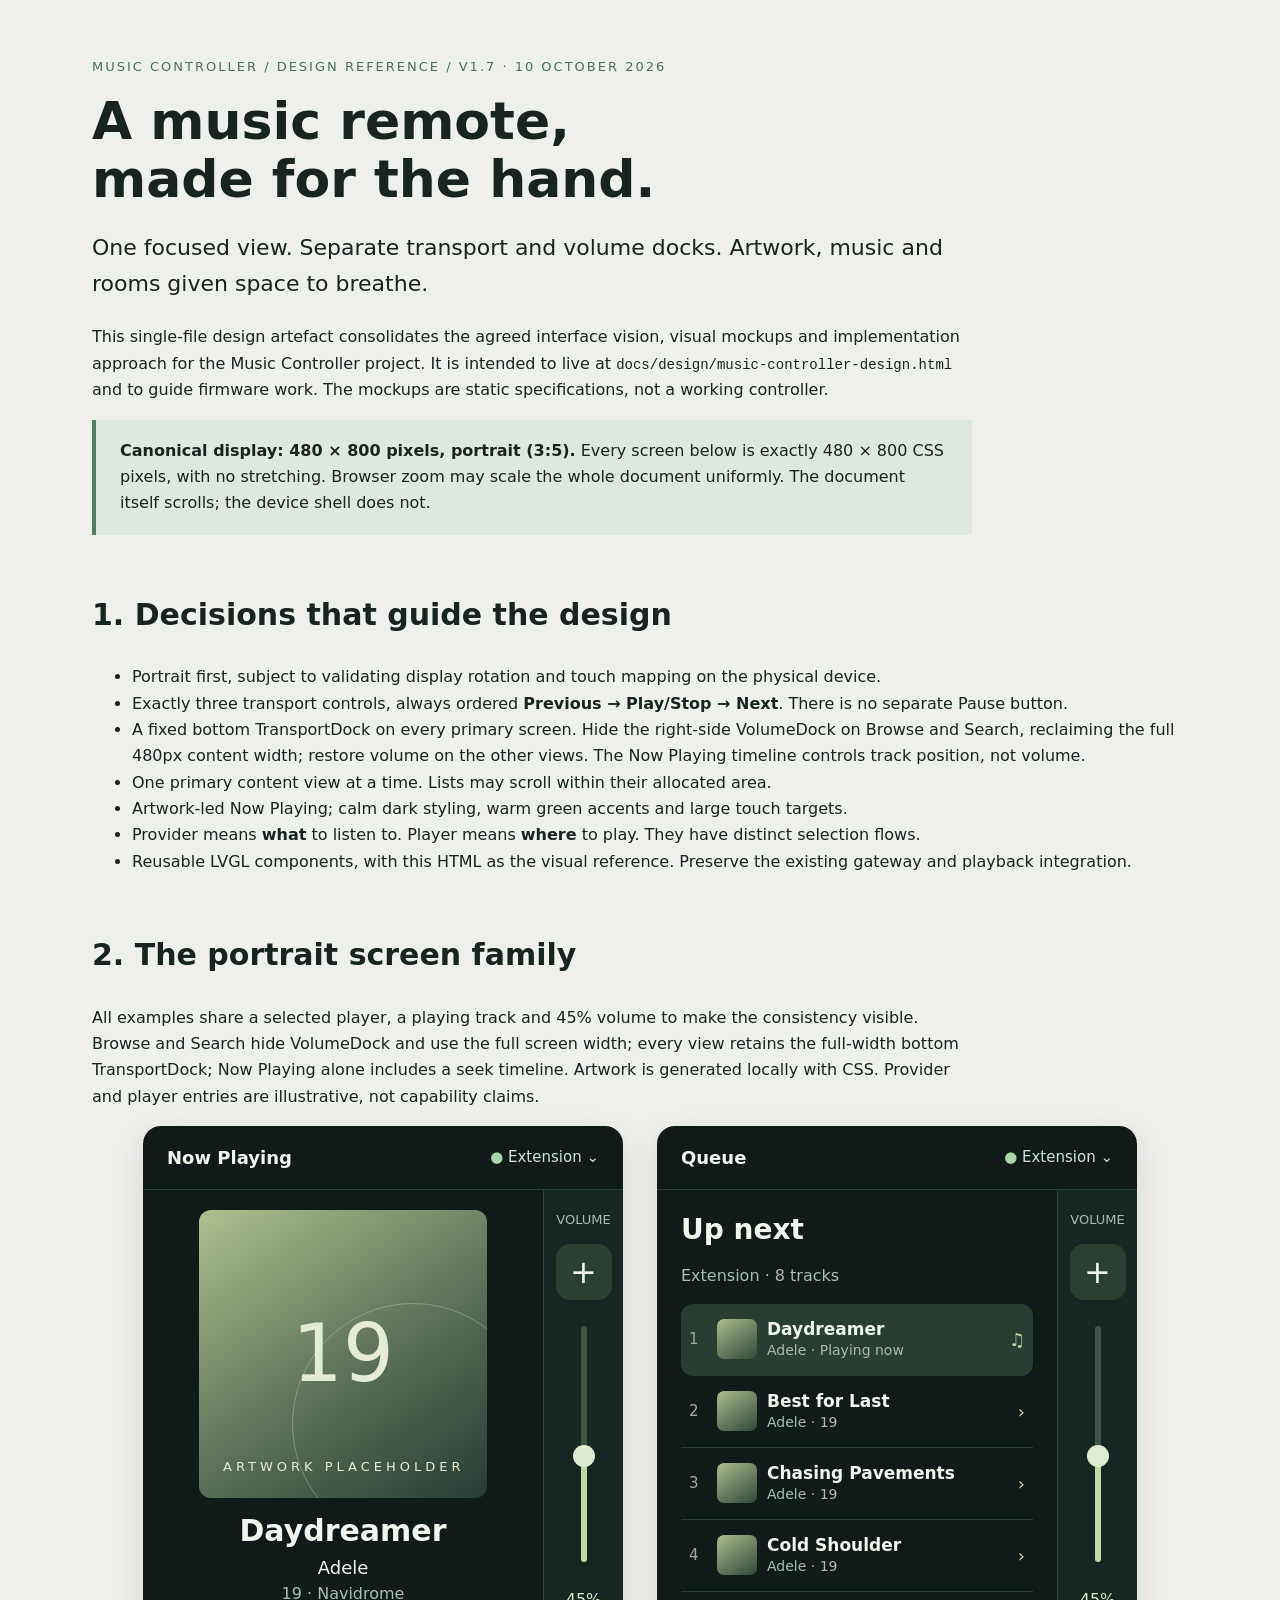
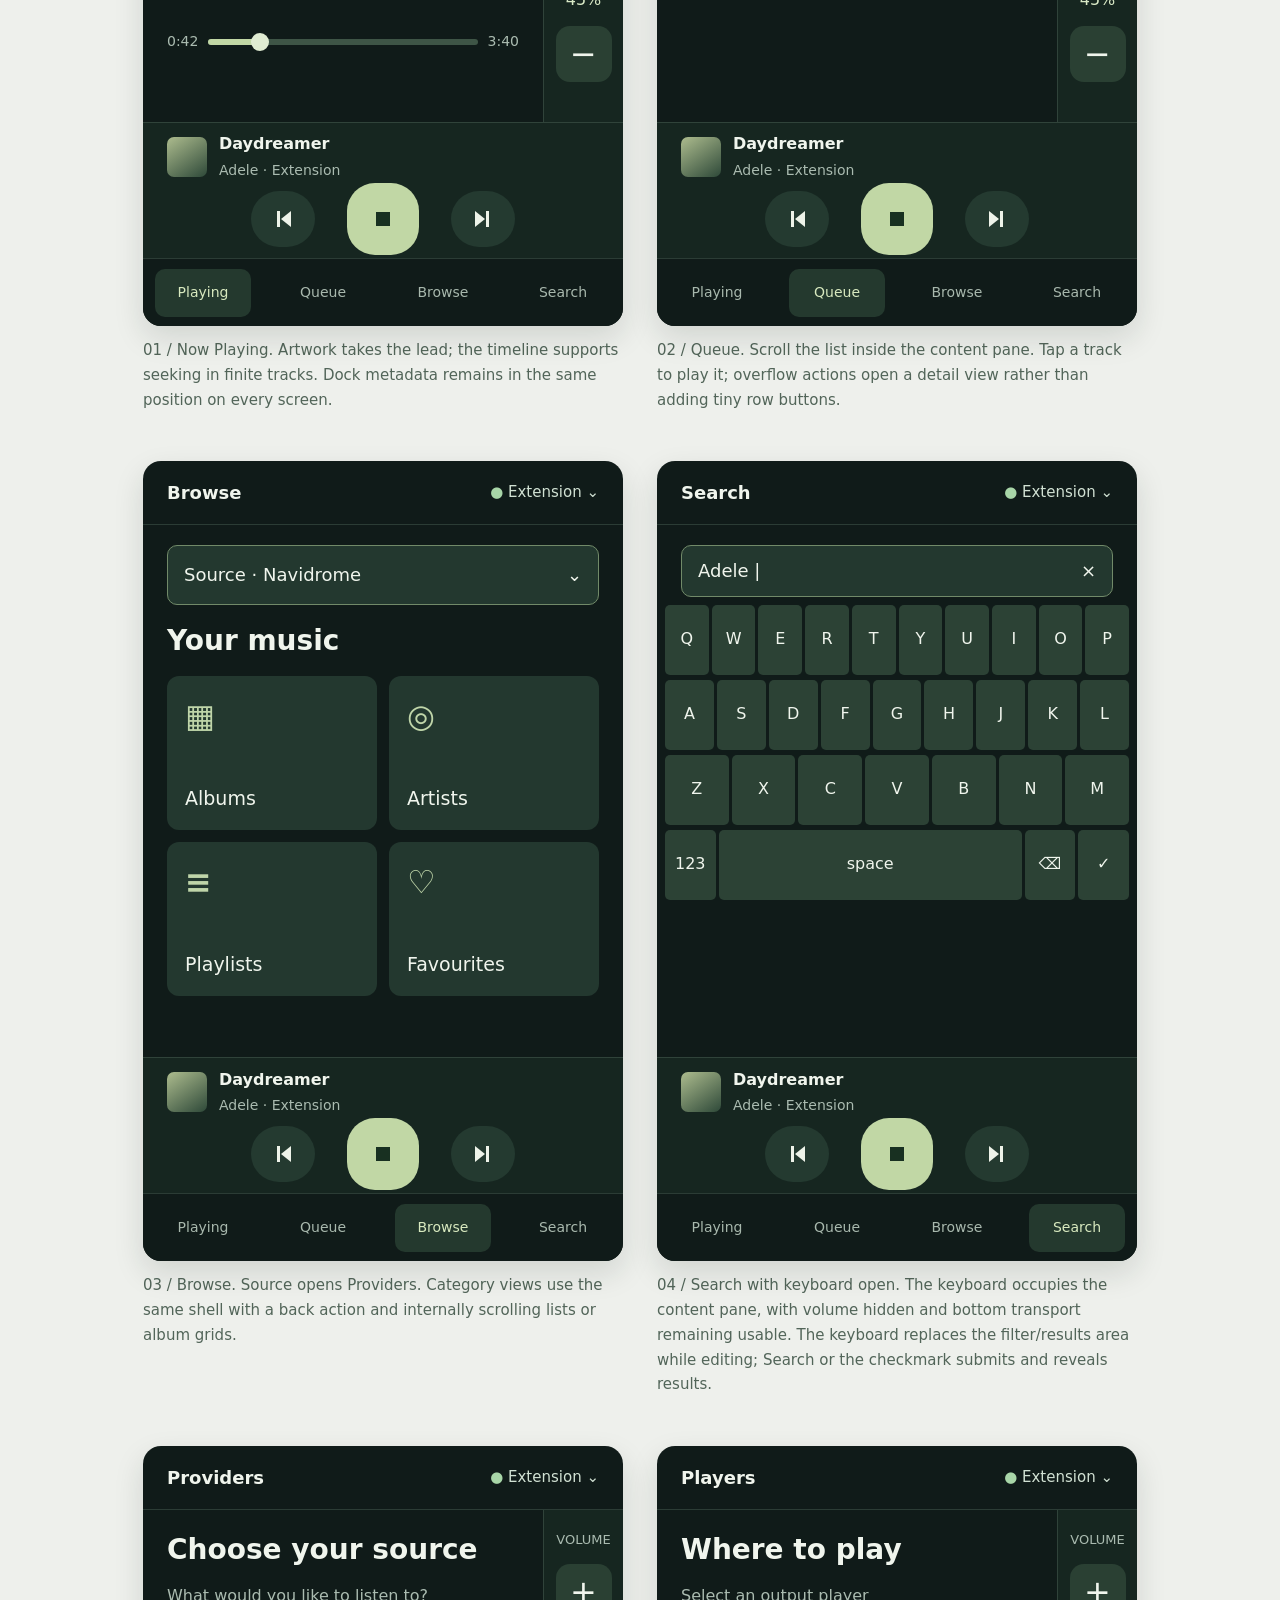
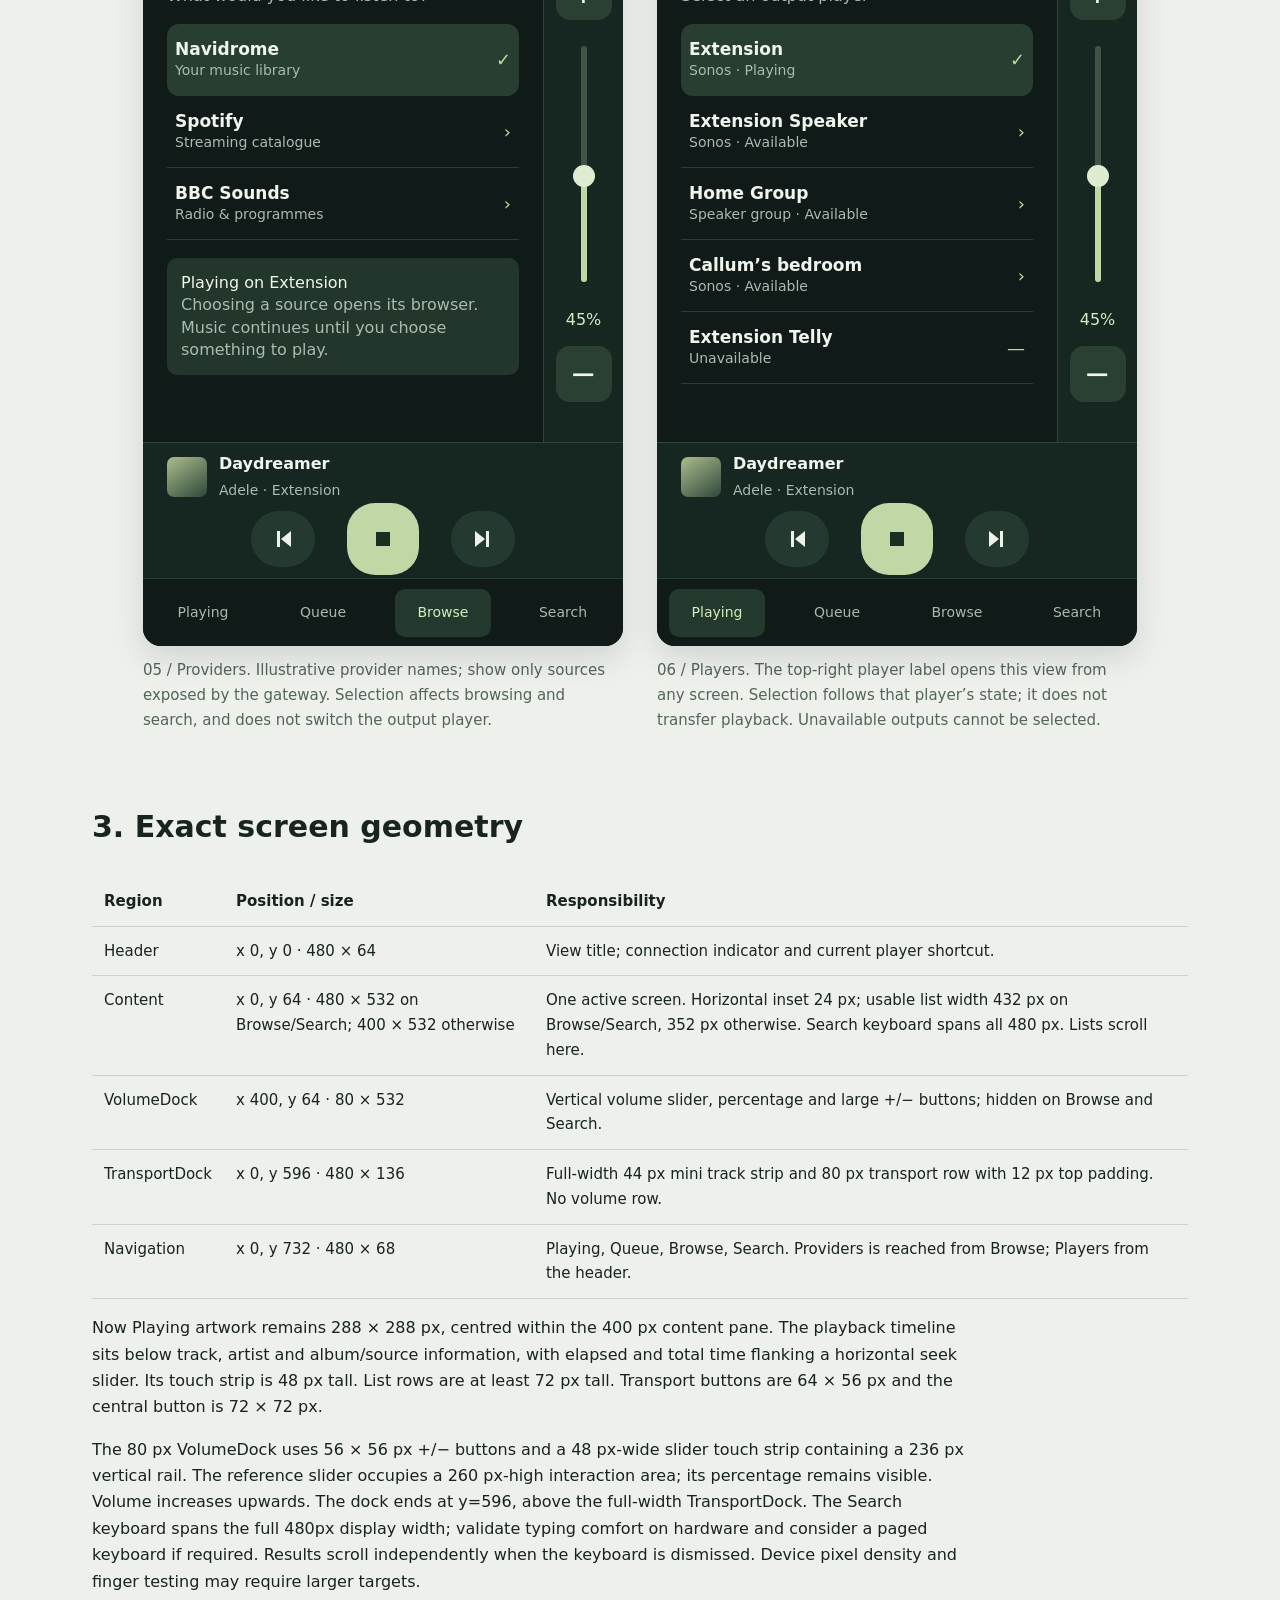
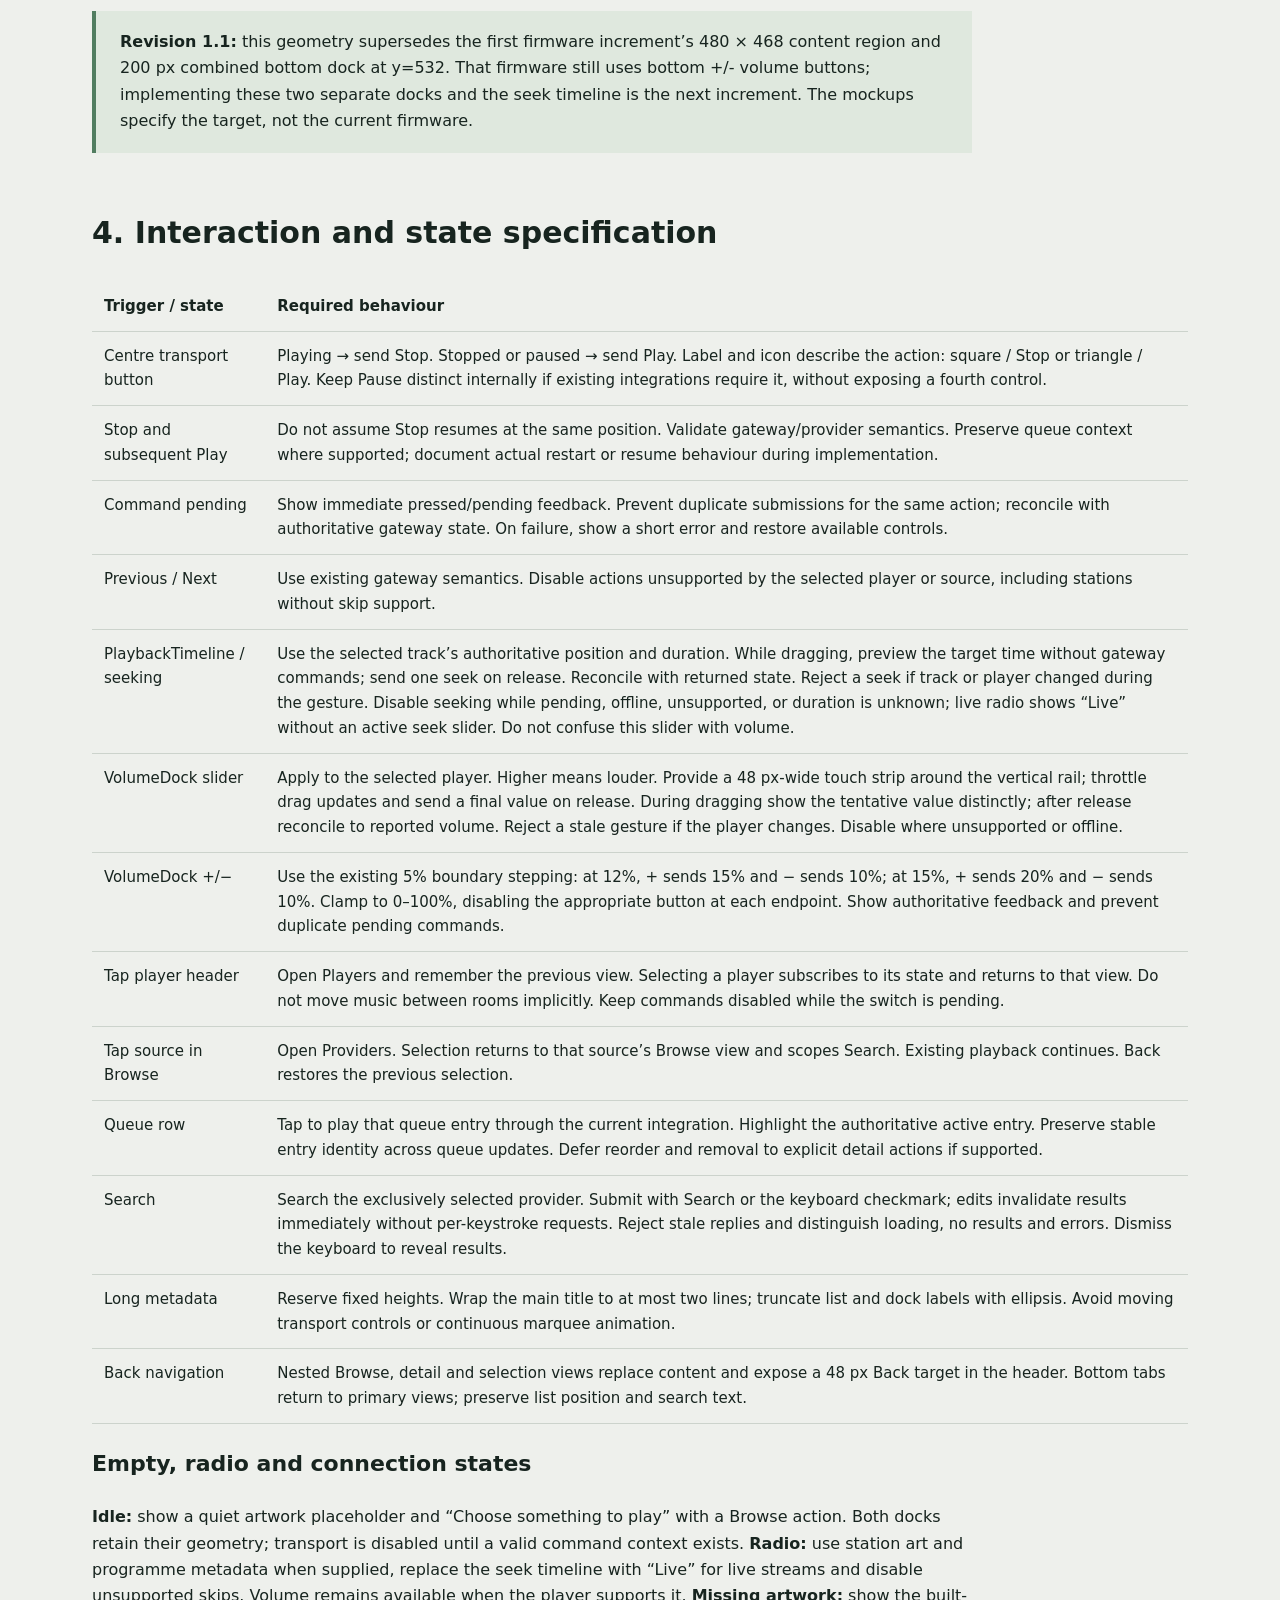
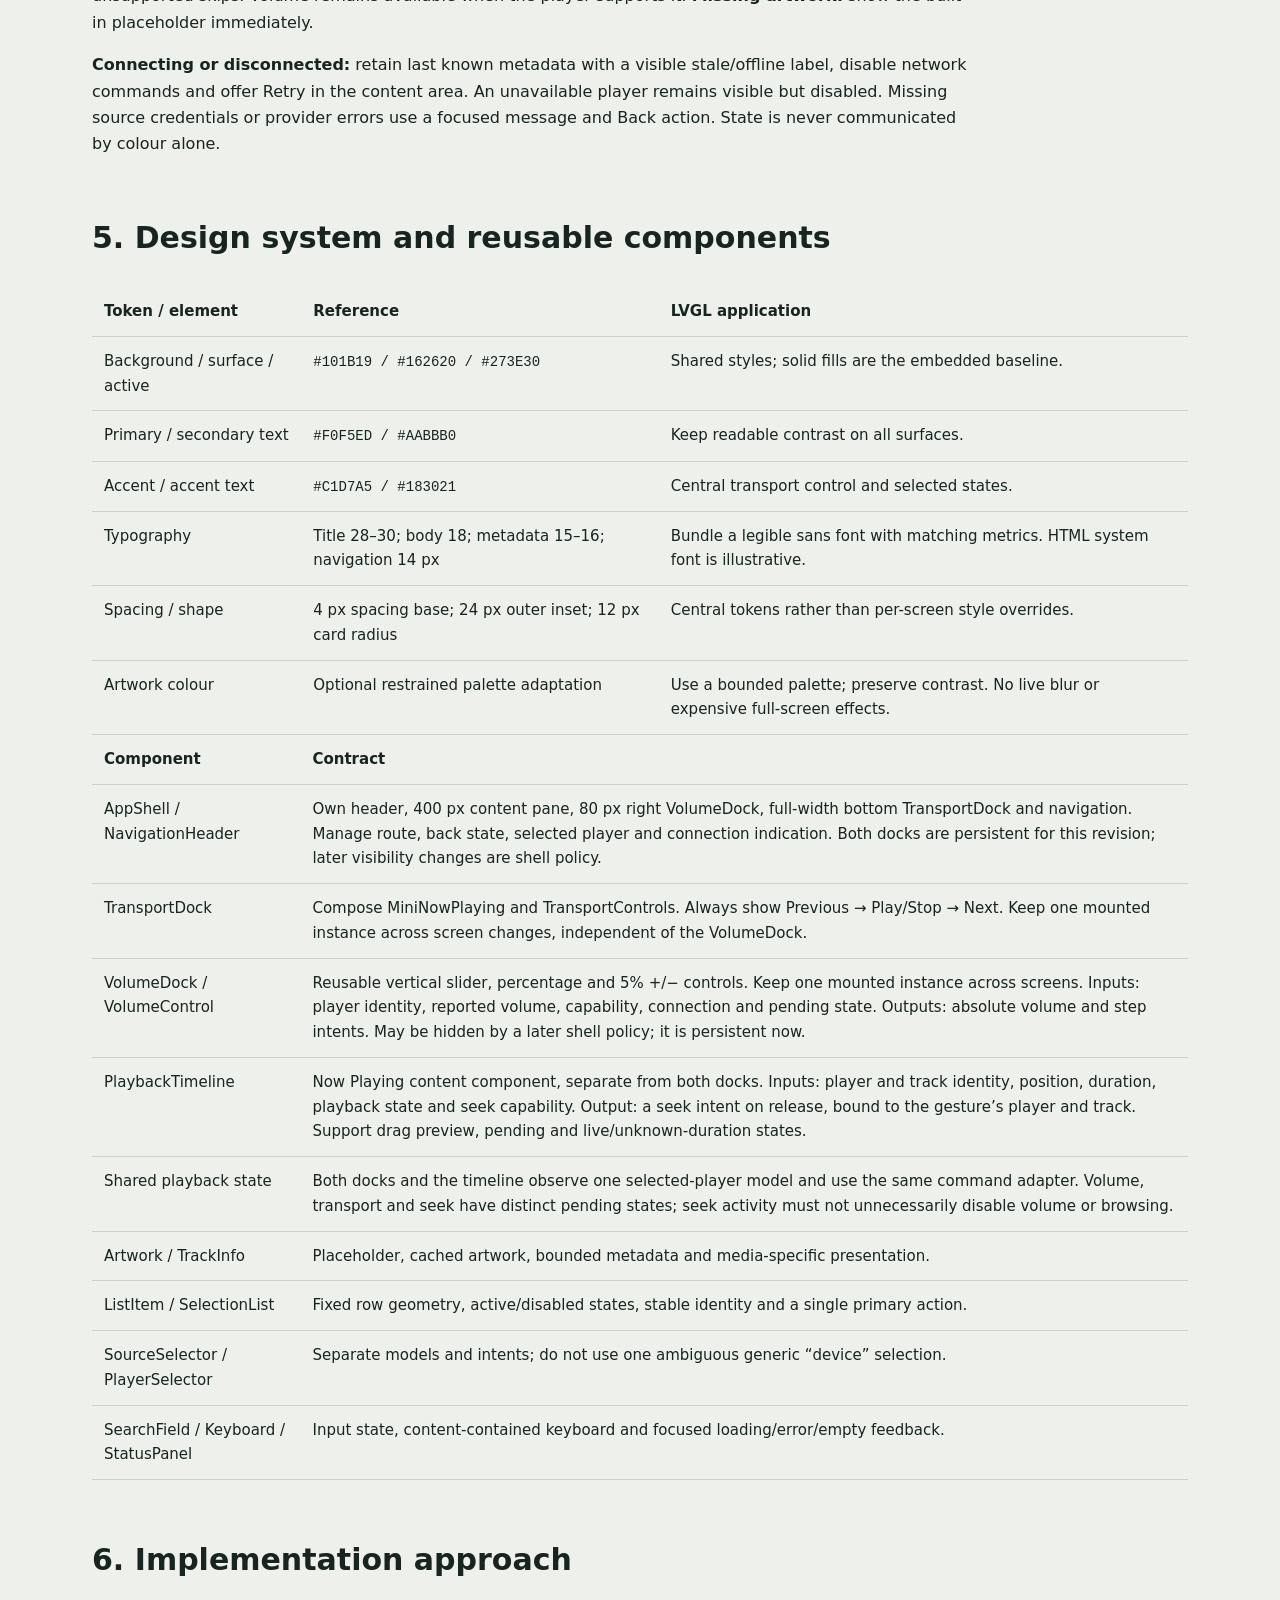
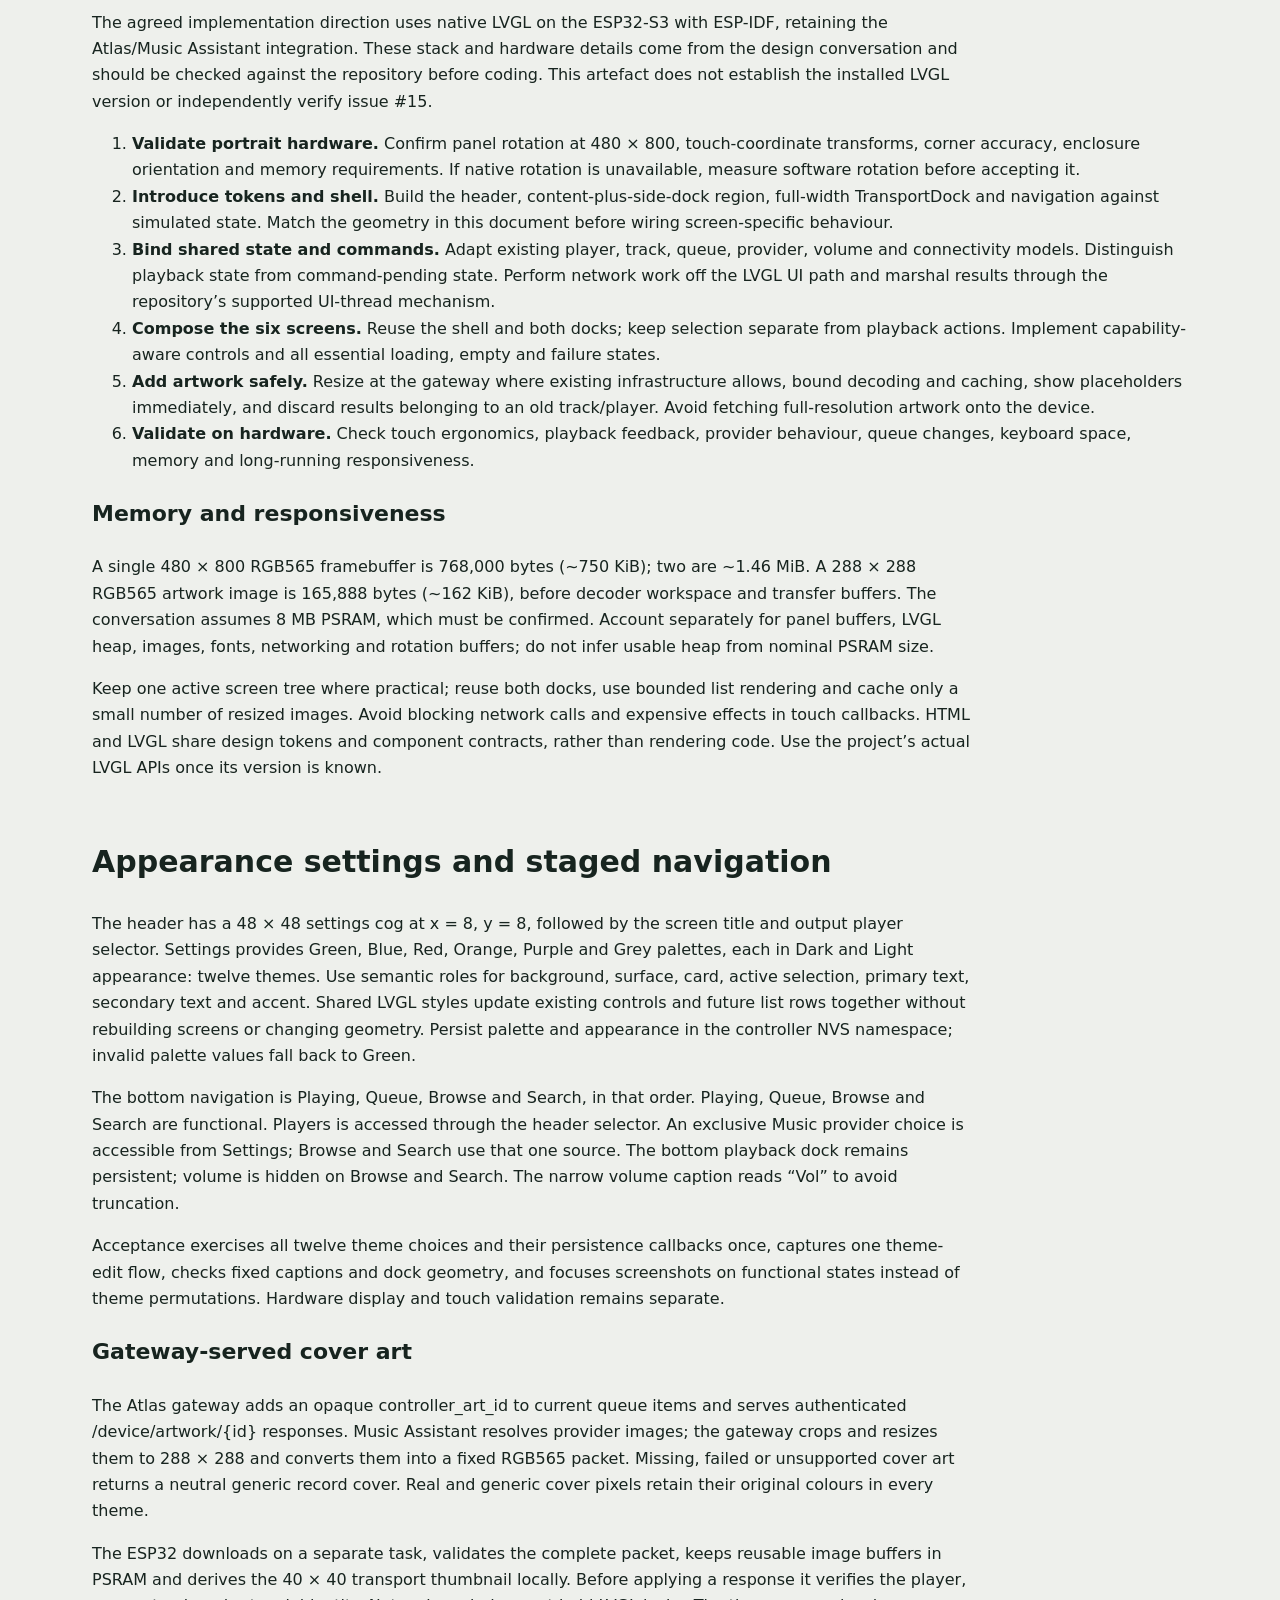
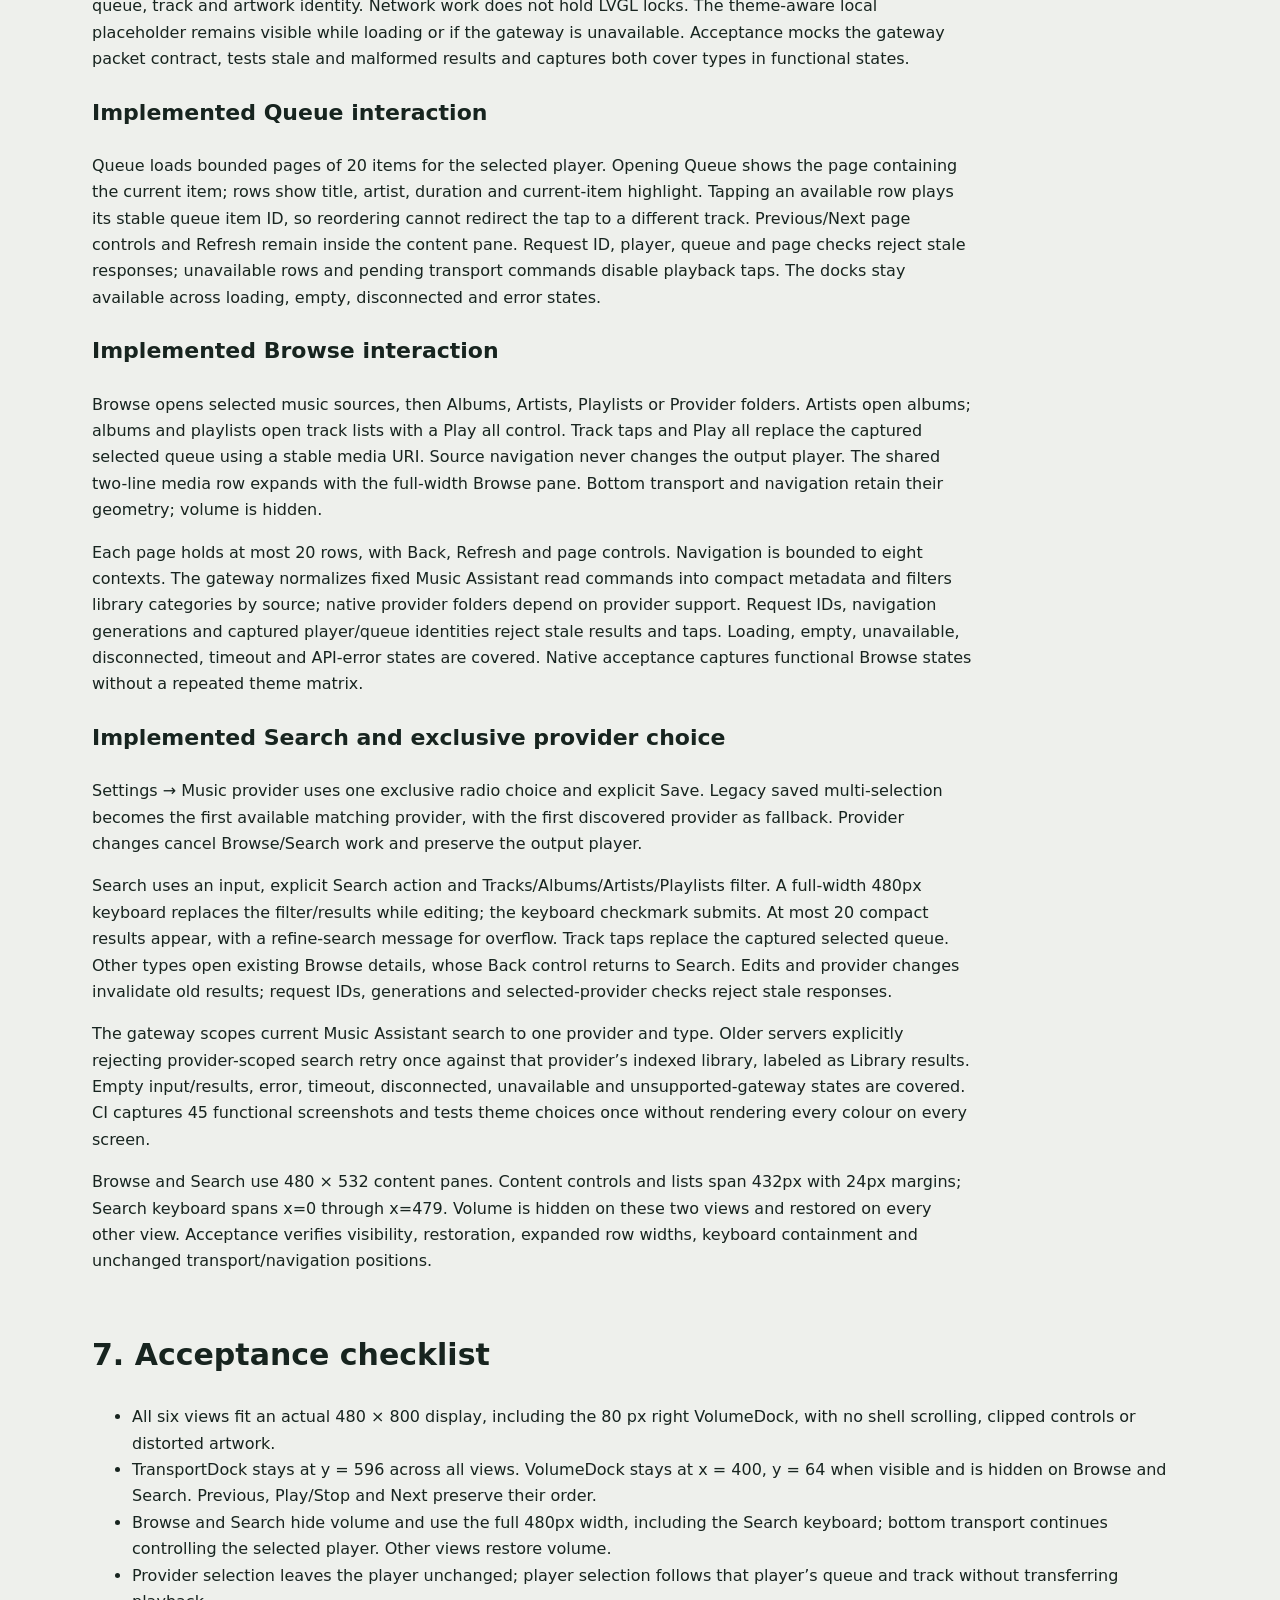
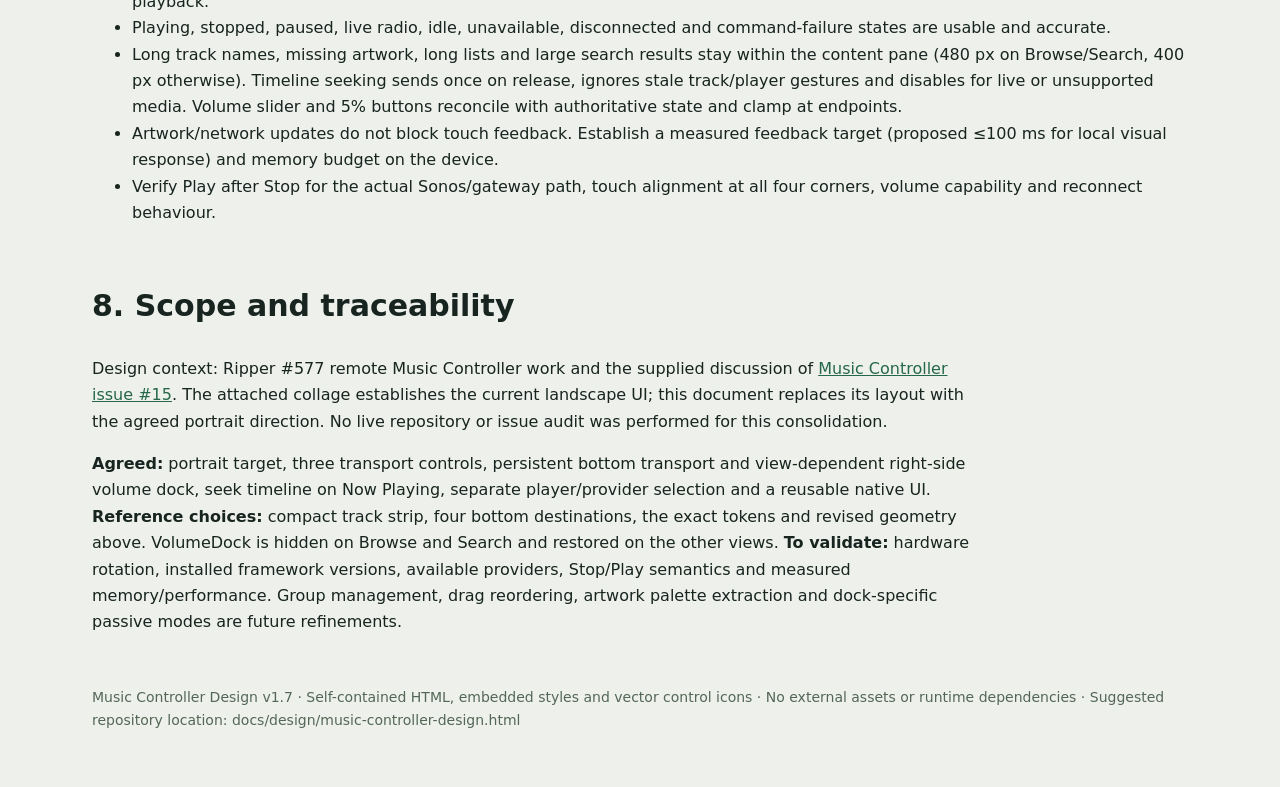
==== commit 8ff99a10: "Reclaim volume dock space for full-width Browse and Search" ====
--- a/docs/design/music-controller-design.html
+++ b/docs/design/music-controller-design.html
@@ -20,10 +20,17 @@
 .content .row{padding:10px 8px;gap:10px}.content .row strong{font-size:17px}.content .row .sub{font-size:14px}
 .screen[data-view="Search"] .keys{gap:3px}.screen[data-view="Search"] .keys span{min-width:30px;height:40px}.screen[data-view="Search"] .keys .space{width:170px}
 .screen[data-view="Search"] .chips{gap:5px}.screen[data-view="Search"] .chips span{padding:8px 10px;font-size:13px}
-</style></head><body><main><div class=eyebrow>Music Controller / Design reference / v1.6 · 10 October 2026</div><h1>A music remote,<br>made for the hand.</h1><p class=lead>One focused view. Separate transport and volume docks. Artwork, music and rooms given space to breathe.</p><p>This single-file design artefact consolidates the agreed interface vision, visual mockups and implementation approach for the Music Controller project. It is intended to live at <code>docs/design/music-controller-design.html</code> and to guide firmware work. The mockups are static specifications, not a working controller.</p><p class=note><strong>Canonical display: 480 × 800 pixels, portrait (3:5).</strong> Every screen below is exactly 480 × 800 CSS pixels, with no stretching. Browser zoom may scale the whole document uniformly. The document itself scrolls; the device shell does not.</p><h2>1. Decisions that guide the design</h2><ul><li>Portrait first, subject to validating display rotation and touch mapping on the physical device.</li><li>Exactly three transport controls, always ordered <strong>Previous → Play/Stop → Next</strong>. There is no separate Pause button.</li><li>A fixed bottom TransportDock and right-side VolumeDock on every primary screen, including selection views and Search with its keyboard open. The Now Playing timeline controls track position, not volume.</li><li>One primary content view at a time. Lists may scroll within their allocated area.</li><li>Artwork-led Now Playing; calm dark styling, warm green accents and large touch targets.</li><li>Provider means <strong>what</strong> to listen to. Player means <strong>where</strong> to play. They have distinct selection flows.</li><li>Reusable LVGL components, with this HTML as the visual reference. Preserve the existing gateway and playback integration.</li></ul><h2>2. The portrait screen family</h2><p>All examples share a selected player, a playing track and 45% volume to make the consistency visible. Every view reserves the same right-side VolumeDock and full-width bottom TransportDock; Now Playing alone includes a seek timeline. Artwork is generated locally with CSS. Provider and player entries are illustrative, not capability claims.</p><div class=gallery><article class=example><div class=screen data-view="Now Playing"><div class=header><strong>Now Playing</strong><span class=room><span class=dot>●</span> Extension ⌄</span></div><div class="content"><div class="now"><div class="art">19<small>ARTWORK PLACEHOLDER</small></div><h3>Daydreamer</h3><p>Adele</p><p class=sub>19 · Navidrome</p><div class="timeline" aria-label="Playback position, 42 seconds of 3 minutes 40 seconds"><span>0:42</span><div class="seek-touch"><div class="seek-rail"><div class="seek-fill"></div><div class="seek-thumb"></div></div></div><span>3:40</span></div></div></div><aside class="volume-side" aria-label="Persistent volume control"><span class="volume-title">VOLUME</span><div class="step" aria-label="Increase volume by 5 percent">+</div><div class="volume-track" aria-label="Volume slider at 45 percent"><div class="vertical-rail"><div class="vertical-fill"></div><div class="vertical-thumb"></div></div></div><span class="percent">45%</span><div class="step" aria-label="Decrease volume by 5 percent">−</div></aside><div class="dock"><div class="mini"><div class="thumb"></div><div><strong>Daydreamer</strong><span>Adele · Extension</span></div></div><div class="transport"><div class="control " aria-label="prev"><svg viewBox="0 0 24 24" aria-hidden="true"><path d="M6 4h3v16H6z M20 4v16L10 12z"/></svg></div><div class="control primary" aria-label="stop"><svg viewBox="0 0 24 24" aria-hidden="true"><path d="M5 5h14v14H5z"/></svg></div><div class="control " aria-label="next"><svg viewBox="0 0 24 24" aria-hidden="true"><path d="M15 4h3v16h-3z M4 4l10 8-10 8z"/></svg></div></div></div><div class="nav"><span class="active">Playing</span><span class="">Queue</span><span class="">Browse</span><span class="">Search</span></div></div><p class=caption>01 / Now Playing. Artwork takes the lead; the timeline supports seeking in finite tracks. Dock metadata remains in the same position on every screen.</p></article><article class=example><div class=screen data-view="Queue"><div class=header><strong>Queue</strong><span class=room><span class=dot>●</span> Extension ⌄</span></div><div class="content"><h3>Up next</h3><p class=sub>Extension · 8 tracks</p><div class="row selected"><span class=num>1</span><div class=thumb></div><div class=rowtext><strong>Daydreamer</strong><div class=sub>Adele · Playing now</div></div><span class=end>♫</span></div><div class="row "><span class=num>2</span><div class=thumb></div><div class=rowtext><strong>Best for Last</strong><div class=sub>Adele · 19</div></div><span class=end>›</span></div><div class="row "><span class=num>3</span><div class=thumb></div><div class=rowtext><strong>Chasing Pavements</strong><div class=sub>Adele · 19</div></div><span class=end>›</span></div><div class="row "><span class=num>4</span><div class=thumb></div><div class=rowtext><strong>Cold Shoulder</strong><div class=sub>Adele · 19</div></div><span class=end>›</span></div></div><aside class="volume-side" aria-label="Persistent volume control"><span class="volume-title">VOLUME</span><div class="step" aria-label="Increase volume by 5 percent">+</div><div class="volume-track" aria-label="Volume slider at 45 percent"><div class="vertical-rail"><div class="vertical-fill"></div><div class="vertical-thumb"></div></div></div><span class="percent">45%</span><div class="step" aria-label="Decrease volume by 5 percent">−</div></aside><div class="dock"><div class="mini"><div class="thumb"></div><div><strong>Daydreamer</strong><span>Adele · Extension</span></div></div><div class="transport"><div class="control " aria-label="prev"><svg viewBox="0 0 24 24" aria-hidden="true"><path d="M6 4h3v16H6z M20 4v16L10 12z"/></svg></div><div class="control primary" aria-label="stop"><svg viewBox="0 0 24 24" aria-hidden="true"><path d="M5 5h14v14H5z"/></svg></div><div class="control " aria-label="next"><svg viewBox="0 0 24 24" aria-hidden="true"><path d="M15 4h3v16h-3z M4 4l10 8-10 8z"/></svg></div></div></div><div class="nav"><span class="">Playing</span><span class="active">Queue</span><span class="">Browse</span><span class="">Search</span></div></div><p class=caption>02 / Queue. Scroll the list inside the content pane. Tap a track to play it; overflow actions open a detail view rather than adding tiny row buttons.</p></article><article class=example><div class=screen data-view="Browse"><div class=header><strong>Browse</strong><span class=room><span class=dot>●</span> Extension ⌄</span></div><div class="content"><div class=field><span>Source · Navidrome</span><span>⌄</span></div><h3>Your music</h3><div class=tiles><div class=tile><b>▦</b><span>Albums</span></div><div class=tile><b>◎</b><span>Artists</span></div><div class=tile><b>≡</b><span>Playlists</span></div><div class=tile><b>♡</b><span>Favourites</span></div></div></div><aside class="volume-side" aria-label="Persistent volume control"><span class="volume-title">VOLUME</span><div class="step" aria-label="Increase volume by 5 percent">+</div><div class="volume-track" aria-label="Volume slider at 45 percent"><div class="vertical-rail"><div class="vertical-fill"></div><div class="vertical-thumb"></div></div></div><span class="percent">45%</span><div class="step" aria-label="Decrease volume by 5 percent">−</div></aside><div class="dock"><div class="mini"><div class="thumb"></div><div><strong>Daydreamer</strong><span>Adele · Extension</span></div></div><div class="transport"><div class="control " aria-label="prev"><svg viewBox="0 0 24 24" aria-hidden="true"><path d="M6 4h3v16H6z M20 4v16L10 12z"/></svg></div><div class="control primary" aria-label="stop"><svg viewBox="0 0 24 24" aria-hidden="true"><path d="M5 5h14v14H5z"/></svg></div><div class="control " aria-label="next"><svg viewBox="0 0 24 24" aria-hidden="true"><path d="M15 4h3v16h-3z M4 4l10 8-10 8z"/></svg></div></div></div><div class="nav"><span class="">Playing</span><span class="">Queue</span><span class="active">Browse</span><span class="">Search</span></div></div><p class=caption>03 / Browse. Source opens Providers. Category views use the same shell with a back action and internally scrolling lists or album grids.</p></article><article class=example><div class=screen data-view="Search"><div class=header><strong>Search</strong><span class=room><span class=dot>●</span> Extension ⌄</span></div><div class="content"><div class=field><span>Adele |</span><span>×</span></div><div class=chips><span>All</span><span>Artists</span><span>Albums</span><span>Tracks</span></div><div class="row "><div class=thumb></div><div class=rowtext><strong>Adele</strong><div class=sub>Artist · Navidrome</div></div><span class=end>›</span></div><div class="row "><div class=thumb></div><div class=rowtext><strong>19</strong><div class=sub>Album · Adele</div></div><span class=end>›</span></div><div class=keyboard><div class=keys><span>Q</span><span>W</span><span>E</span><span>R</span><span>T</span><span>Y</span><span>U</span><span>I</span><span>O</span><span>P</span></div><div class=keys><span>A</span><span>S</span><span>D</span><span>F</span><span>G</span><span>H</span><span>J</span><span>K</span><span>L</span></div><div class=keys><span>Z</span><span>X</span><span>C</span><span>V</span><span>B</span><span>N</span><span>M</span></div><div class=keys><span>123</span><span class=space>space</span><span>⌫</span><span>✓</span></div></div></div><aside class="volume-side" aria-label="Persistent volume control"><span class="volume-title">VOLUME</span><div class="step" aria-label="Increase volume by 5 percent">+</div><div class="volume-track" aria-label="Volume slider at 45 percent"><div class="vertical-rail"><div class="vertical-fill"></div><div class="vertical-thumb"></div></div></div><span class="percent">45%</span><div class="step" aria-label="Decrease volume by 5 percent">−</div></aside><div class="dock"><div class="mini"><div class="thumb"></div><div><strong>Daydreamer</strong><span>Adele · Extension</span></div></div><div class="transport"><div class="control " aria-label="prev"><svg viewBox="0 0 24 24" aria-hidden="true"><path d="M6 4h3v16H6z M20 4v16L10 12z"/></svg></div><div class="control primary" aria-label="stop"><svg viewBox="0 0 24 24" aria-hidden="true"><path d="M5 5h14v14H5z"/></svg></div><div class="control " aria-label="next"><svg viewBox="0 0 24 24" aria-hidden="true"><path d="M15 4h3v16h-3z M4 4l10 8-10 8z"/></svg></div></div></div><div class="nav"><span class="">Playing</span><span class="">Queue</span><span class="">Browse</span><span class="active">Search</span></div></div><p class=caption>04 / Search with keyboard open. The keyboard occupies the content pane, so both persistent docks remain usable. The keyboard replaces the filter/results area while editing; Search or the checkmark submits and reveals results.</p></article><article class=example><div class=screen data-view="Providers"><div class=header><strong>Providers</strong><span class=room><span class=dot>●</span> Extension ⌄</span></div><div class="content"><h3>Choose your source</h3><p class=sub>What would you like to listen to?</p><div class="row selected"><div class=rowtext><strong>Navidrome</strong><div class=sub>Your music library</div></div><span class=end>✓</span></div><div class="row "><div class=rowtext><strong>Spotify</strong><div class=sub>Streaming catalogue</div></div><span class=end>›</span></div><div class="row "><div class=rowtext><strong>BBC Sounds</strong><div class=sub>Radio & programmes</div></div><span class=end>›</span></div><div class=status>Playing on Extension<br><span class=sub>Choosing a source opens its browser. Music continues until you choose something to play.</span></div></div><aside class="volume-side" aria-label="Persistent volume control"><span class="volume-title">VOLUME</span><div class="step" aria-label="Increase volume by 5 percent">+</div><div class="volume-track" aria-label="Volume slider at 45 percent"><div class="vertical-rail"><div class="vertical-fill"></div><div class="vertical-thumb"></div></div></div><span class="percent">45%</span><div class="step" aria-label="Decrease volume by 5 percent">−</div></aside><div class="dock"><div class="mini"><div class="thumb"></div><div><strong>Daydreamer</strong><span>Adele · Extension</span></div></div><div class="transport"><div class="control " aria-label="prev"><svg viewBox="0 0 24 24" aria-hidden="true"><path d="M6 4h3v16H6z M20 4v16L10 12z"/></svg></div><div class="control primary" aria-label="stop"><svg viewBox="0 0 24 24" aria-hidden="true"><path d="M5 5h14v14H5z"/></svg></div><div class="control " aria-label="next"><svg viewBox="0 0 24 24" aria-hidden="true"><path d="M15 4h3v16h-3z M4 4l10 8-10 8z"/></svg></div></div></div><div class="nav"><span class="">Playing</span><span class="">Queue</span><span class="active">Browse</span><span class="">Search</span></div></div><p class=caption>05 / Providers. Illustrative provider names; show only sources exposed by the gateway. Selection affects browsing and search, and does not switch the output player.</p></article><article class=example><div class=screen data-view="Players"><div class=header><strong>Players</strong><span class=room><span class=dot>●</span> Extension ⌄</span></div><div class="content"><h3>Where to play</h3><p class=sub>Select an output player</p><div class="row selected"><div class=rowtext><strong>Extension</strong><div class=sub>Sonos · Playing</div></div><span class=end>✓</span></div><div class="row "><div class=rowtext><strong>Extension Speaker</strong><div class=sub>Sonos · Available</div></div><span class=end>›</span></div><div class="row "><div class=rowtext><strong>Home Group</strong><div class=sub>Speaker group · Available</div></div><span class=end>›</span></div><div class="row "><div class=rowtext><strong>Callum’s bedroom</strong><div class=sub>Sonos · Available</div></div><span class=end>›</span></div><div class="row "><div class=rowtext><strong>Extension Telly</strong><div class=sub>Unavailable</div></div><span class=end>—</span></div></div><aside class="volume-side" aria-label="Persistent volume control"><span class="volume-title">VOLUME</span><div class="step" aria-label="Increase volume by 5 percent">+</div><div class="volume-track" aria-label="Volume slider at 45 percent"><div class="vertical-rail"><div class="vertical-fill"></div><div class="vertical-thumb"></div></div></div><span class="percent">45%</span><div class="step" aria-label="Decrease volume by 5 percent">−</div></aside><div class="dock"><div class="mini"><div class="thumb"></div><div><strong>Daydreamer</strong><span>Adele · Extension</span></div></div><div class="transport"><div class="control " aria-label="prev"><svg viewBox="0 0 24 24" aria-hidden="true"><path d="M6 4h3v16H6z M20 4v16L10 12z"/></svg></div><div class="control primary" aria-label="stop"><svg viewBox="0 0 24 24" aria-hidden="true"><path d="M5 5h14v14H5z"/></svg></div><div class="control " aria-label="next"><svg viewBox="0 0 24 24" aria-hidden="true"><path d="M15 4h3v16h-3z M4 4l10 8-10 8z"/></svg></div></div></div><div class="nav"><span class="active">Playing</span><span class="">Queue</span><span class="">Browse</span><span class="">Search</span></div></div><p class=caption>06 / Players. The top-right player label opens this view from any screen. Selection follows that player’s state; it does not transfer playback. Unavailable outputs cannot be selected.</p></article></div><h2>3. Exact screen geometry</h2><table><thead><tr><th>Region</th><th>Position / size</th><th>Responsibility</th></tr></thead><tbody>
+/* Browse and Search reclaim the side dock; keyboard uses every display column. */
+.screen[data-view="Browse"] .volume-side,.screen[data-view="Search"] .volume-side{display:none}
+.screen[data-view="Browse"] .content,.screen[data-view="Search"] .content{width:480px}
+.screen[data-view="Search"] .keyboard{width:480px;margin-left:-24px;padding:0 8px}
+.screen[data-view="Search"] .keys span{flex:1;min-width:0;height:70px}
+.screen[data-view="Search"] .keys .space{flex:6}
+.screen[data-view="Search"] .chips,.screen[data-view="Search"] .row{display:none}
+</style></head><body><main><div class=eyebrow>Music Controller / Design reference / v1.7 · 10 October 2026</div><h1>A music remote,<br>made for the hand.</h1><p class=lead>One focused view. Separate transport and volume docks. Artwork, music and rooms given space to breathe.</p><p>This single-file design artefact consolidates the agreed interface vision, visual mockups and implementation approach for the Music Controller project. It is intended to live at <code>docs/design/music-controller-design.html</code> and to guide firmware work. The mockups are static specifications, not a working controller.</p><p class=note><strong>Canonical display: 480 × 800 pixels, portrait (3:5).</strong> Every screen below is exactly 480 × 800 CSS pixels, with no stretching. Browser zoom may scale the whole document uniformly. The document itself scrolls; the device shell does not.</p><h2>1. Decisions that guide the design</h2><ul><li>Portrait first, subject to validating display rotation and touch mapping on the physical device.</li><li>Exactly three transport controls, always ordered <strong>Previous → Play/Stop → Next</strong>. There is no separate Pause button.</li><li>A fixed bottom TransportDock on every primary screen. Hide the right-side VolumeDock on Browse and Search, reclaiming the full 480px content width; restore volume on the other views. The Now Playing timeline controls track position, not volume.</li><li>One primary content view at a time. Lists may scroll within their allocated area.</li><li>Artwork-led Now Playing; calm dark styling, warm green accents and large touch targets.</li><li>Provider means <strong>what</strong> to listen to. Player means <strong>where</strong> to play. They have distinct selection flows.</li><li>Reusable LVGL components, with this HTML as the visual reference. Preserve the existing gateway and playback integration.</li></ul><h2>2. The portrait screen family</h2><p>All examples share a selected player, a playing track and 45% volume to make the consistency visible. Browse and Search hide VolumeDock and use the full screen width; every view retains the full-width bottom TransportDock; Now Playing alone includes a seek timeline. Artwork is generated locally with CSS. Provider and player entries are illustrative, not capability claims.</p><div class=gallery><article class=example><div class=screen data-view="Now Playing"><div class=header><strong>Now Playing</strong><span class=room><span class=dot>●</span> Extension ⌄</span></div><div class="content"><div class="now"><div class="art">19<small>ARTWORK PLACEHOLDER</small></div><h3>Daydreamer</h3><p>Adele</p><p class=sub>19 · Navidrome</p><div class="timeline" aria-label="Playback position, 42 seconds of 3 minutes 40 seconds"><span>0:42</span><div class="seek-touch"><div class="seek-rail"><div class="seek-fill"></div><div class="seek-thumb"></div></div></div><span>3:40</span></div></div></div><aside class="volume-side" aria-label="Persistent volume control"><span class="volume-title">VOLUME</span><div class="step" aria-label="Increase volume by 5 percent">+</div><div class="volume-track" aria-label="Volume slider at 45 percent"><div class="vertical-rail"><div class="vertical-fill"></div><div class="vertical-thumb"></div></div></div><span class="percent">45%</span><div class="step" aria-label="Decrease volume by 5 percent">−</div></aside><div class="dock"><div class="mini"><div class="thumb"></div><div><strong>Daydreamer</strong><span>Adele · Extension</span></div></div><div class="transport"><div class="control " aria-label="prev"><svg viewBox="0 0 24 24" aria-hidden="true"><path d="M6 4h3v16H6z M20 4v16L10 12z"/></svg></div><div class="control primary" aria-label="stop"><svg viewBox="0 0 24 24" aria-hidden="true"><path d="M5 5h14v14H5z"/></svg></div><div class="control " aria-label="next"><svg viewBox="0 0 24 24" aria-hidden="true"><path d="M15 4h3v16h-3z M4 4l10 8-10 8z"/></svg></div></div></div><div class="nav"><span class="active">Playing</span><span class="">Queue</span><span class="">Browse</span><span class="">Search</span></div></div><p class=caption>01 / Now Playing. Artwork takes the lead; the timeline supports seeking in finite tracks. Dock metadata remains in the same position on every screen.</p></article><article class=example><div class=screen data-view="Queue"><div class=header><strong>Queue</strong><span class=room><span class=dot>●</span> Extension ⌄</span></div><div class="content"><h3>Up next</h3><p class=sub>Extension · 8 tracks</p><div class="row selected"><span class=num>1</span><div class=thumb></div><div class=rowtext><strong>Daydreamer</strong><div class=sub>Adele · Playing now</div></div><span class=end>♫</span></div><div class="row "><span class=num>2</span><div class=thumb></div><div class=rowtext><strong>Best for Last</strong><div class=sub>Adele · 19</div></div><span class=end>›</span></div><div class="row "><span class=num>3</span><div class=thumb></div><div class=rowtext><strong>Chasing Pavements</strong><div class=sub>Adele · 19</div></div><span class=end>›</span></div><div class="row "><span class=num>4</span><div class=thumb></div><div class=rowtext><strong>Cold Shoulder</strong><div class=sub>Adele · 19</div></div><span class=end>›</span></div></div><aside class="volume-side" aria-label="Persistent volume control"><span class="volume-title">VOLUME</span><div class="step" aria-label="Increase volume by 5 percent">+</div><div class="volume-track" aria-label="Volume slider at 45 percent"><div class="vertical-rail"><div class="vertical-fill"></div><div class="vertical-thumb"></div></div></div><span class="percent">45%</span><div class="step" aria-label="Decrease volume by 5 percent">−</div></aside><div class="dock"><div class="mini"><div class="thumb"></div><div><strong>Daydreamer</strong><span>Adele · Extension</span></div></div><div class="transport"><div class="control " aria-label="prev"><svg viewBox="0 0 24 24" aria-hidden="true"><path d="M6 4h3v16H6z M20 4v16L10 12z"/></svg></div><div class="control primary" aria-label="stop"><svg viewBox="0 0 24 24" aria-hidden="true"><path d="M5 5h14v14H5z"/></svg></div><div class="control " aria-label="next"><svg viewBox="0 0 24 24" aria-hidden="true"><path d="M15 4h3v16h-3z M4 4l10 8-10 8z"/></svg></div></div></div><div class="nav"><span class="">Playing</span><span class="active">Queue</span><span class="">Browse</span><span class="">Search</span></div></div><p class=caption>02 / Queue. Scroll the list inside the content pane. Tap a track to play it; overflow actions open a detail view rather than adding tiny row buttons.</p></article><article class=example><div class=screen data-view="Browse"><div class=header><strong>Browse</strong><span class=room><span class=dot>●</span> Extension ⌄</span></div><div class="content"><div class=field><span>Source · Navidrome</span><span>⌄</span></div><h3>Your music</h3><div class=tiles><div class=tile><b>▦</b><span>Albums</span></div><div class=tile><b>◎</b><span>Artists</span></div><div class=tile><b>≡</b><span>Playlists</span></div><div class=tile><b>♡</b><span>Favourites</span></div></div></div><aside class="volume-side" aria-label="Persistent volume control"><span class="volume-title">VOLUME</span><div class="step" aria-label="Increase volume by 5 percent">+</div><div class="volume-track" aria-label="Volume slider at 45 percent"><div class="vertical-rail"><div class="vertical-fill"></div><div class="vertical-thumb"></div></div></div><span class="percent">45%</span><div class="step" aria-label="Decrease volume by 5 percent">−</div></aside><div class="dock"><div class="mini"><div class="thumb"></div><div><strong>Daydreamer</strong><span>Adele · Extension</span></div></div><div class="transport"><div class="control " aria-label="prev"><svg viewBox="0 0 24 24" aria-hidden="true"><path d="M6 4h3v16H6z M20 4v16L10 12z"/></svg></div><div class="control primary" aria-label="stop"><svg viewBox="0 0 24 24" aria-hidden="true"><path d="M5 5h14v14H5z"/></svg></div><div class="control " aria-label="next"><svg viewBox="0 0 24 24" aria-hidden="true"><path d="M15 4h3v16h-3z M4 4l10 8-10 8z"/></svg></div></div></div><div class="nav"><span class="">Playing</span><span class="">Queue</span><span class="active">Browse</span><span class="">Search</span></div></div><p class=caption>03 / Browse. Source opens Providers. Category views use the same shell with a back action and internally scrolling lists or album grids.</p></article><article class=example><div class=screen data-view="Search"><div class=header><strong>Search</strong><span class=room><span class=dot>●</span> Extension ⌄</span></div><div class="content"><div class=field><span>Adele |</span><span>×</span></div><div class=chips><span>All</span><span>Artists</span><span>Albums</span><span>Tracks</span></div><div class="row "><div class=thumb></div><div class=rowtext><strong>Adele</strong><div class=sub>Artist · Navidrome</div></div><span class=end>›</span></div><div class="row "><div class=thumb></div><div class=rowtext><strong>19</strong><div class=sub>Album · Adele</div></div><span class=end>›</span></div><div class=keyboard><div class=keys><span>Q</span><span>W</span><span>E</span><span>R</span><span>T</span><span>Y</span><span>U</span><span>I</span><span>O</span><span>P</span></div><div class=keys><span>A</span><span>S</span><span>D</span><span>F</span><span>G</span><span>H</span><span>J</span><span>K</span><span>L</span></div><div class=keys><span>Z</span><span>X</span><span>C</span><span>V</span><span>B</span><span>N</span><span>M</span></div><div class=keys><span>123</span><span class=space>space</span><span>⌫</span><span>✓</span></div></div></div><aside class="volume-side" aria-label="Persistent volume control"><span class="volume-title">VOLUME</span><div class="step" aria-label="Increase volume by 5 percent">+</div><div class="volume-track" aria-label="Volume slider at 45 percent"><div class="vertical-rail"><div class="vertical-fill"></div><div class="vertical-thumb"></div></div></div><span class="percent">45%</span><div class="step" aria-label="Decrease volume by 5 percent">−</div></aside><div class="dock"><div class="mini"><div class="thumb"></div><div><strong>Daydreamer</strong><span>Adele · Extension</span></div></div><div class="transport"><div class="control " aria-label="prev"><svg viewBox="0 0 24 24" aria-hidden="true"><path d="M6 4h3v16H6z M20 4v16L10 12z"/></svg></div><div class="control primary" aria-label="stop"><svg viewBox="0 0 24 24" aria-hidden="true"><path d="M5 5h14v14H5z"/></svg></div><div class="control " aria-label="next"><svg viewBox="0 0 24 24" aria-hidden="true"><path d="M15 4h3v16h-3z M4 4l10 8-10 8z"/></svg></div></div></div><div class="nav"><span class="">Playing</span><span class="">Queue</span><span class="">Browse</span><span class="active">Search</span></div></div><p class=caption>04 / Search with keyboard open. The keyboard occupies the content pane, with volume hidden and bottom transport remaining usable. The keyboard replaces the filter/results area while editing; Search or the checkmark submits and reveals results.</p></article><article class=example><div class=screen data-view="Providers"><div class=header><strong>Providers</strong><span class=room><span class=dot>●</span> Extension ⌄</span></div><div class="content"><h3>Choose your source</h3><p class=sub>What would you like to listen to?</p><div class="row selected"><div class=rowtext><strong>Navidrome</strong><div class=sub>Your music library</div></div><span class=end>✓</span></div><div class="row "><div class=rowtext><strong>Spotify</strong><div class=sub>Streaming catalogue</div></div><span class=end>›</span></div><div class="row "><div class=rowtext><strong>BBC Sounds</strong><div class=sub>Radio & programmes</div></div><span class=end>›</span></div><div class=status>Playing on Extension<br><span class=sub>Choosing a source opens its browser. Music continues until you choose something to play.</span></div></div><aside class="volume-side" aria-label="Persistent volume control"><span class="volume-title">VOLUME</span><div class="step" aria-label="Increase volume by 5 percent">+</div><div class="volume-track" aria-label="Volume slider at 45 percent"><div class="vertical-rail"><div class="vertical-fill"></div><div class="vertical-thumb"></div></div></div><span class="percent">45%</span><div class="step" aria-label="Decrease volume by 5 percent">−</div></aside><div class="dock"><div class="mini"><div class="thumb"></div><div><strong>Daydreamer</strong><span>Adele · Extension</span></div></div><div class="transport"><div class="control " aria-label="prev"><svg viewBox="0 0 24 24" aria-hidden="true"><path d="M6 4h3v16H6z M20 4v16L10 12z"/></svg></div><div class="control primary" aria-label="stop"><svg viewBox="0 0 24 24" aria-hidden="true"><path d="M5 5h14v14H5z"/></svg></div><div class="control " aria-label="next"><svg viewBox="0 0 24 24" aria-hidden="true"><path d="M15 4h3v16h-3z M4 4l10 8-10 8z"/></svg></div></div></div><div class="nav"><span class="">Playing</span><span class="">Queue</span><span class="active">Browse</span><span class="">Search</span></div></div><p class=caption>05 / Providers. Illustrative provider names; show only sources exposed by the gateway. Selection affects browsing and search, and does not switch the output player.</p></article><article class=example><div class=screen data-view="Players"><div class=header><strong>Players</strong><span class=room><span class=dot>●</span> Extension ⌄</span></div><div class="content"><h3>Where to play</h3><p class=sub>Select an output player</p><div class="row selected"><div class=rowtext><strong>Extension</strong><div class=sub>Sonos · Playing</div></div><span class=end>✓</span></div><div class="row "><div class=rowtext><strong>Extension Speaker</strong><div class=sub>Sonos · Available</div></div><span class=end>›</span></div><div class="row "><div class=rowtext><strong>Home Group</strong><div class=sub>Speaker group · Available</div></div><span class=end>›</span></div><div class="row "><div class=rowtext><strong>Callum’s bedroom</strong><div class=sub>Sonos · Available</div></div><span class=end>›</span></div><div class="row "><div class=rowtext><strong>Extension Telly</strong><div class=sub>Unavailable</div></div><span class=end>—</span></div></div><aside class="volume-side" aria-label="Persistent volume control"><span class="volume-title">VOLUME</span><div class="step" aria-label="Increase volume by 5 percent">+</div><div class="volume-track" aria-label="Volume slider at 45 percent"><div class="vertical-rail"><div class="vertical-fill"></div><div class="vertical-thumb"></div></div></div><span class="percent">45%</span><div class="step" aria-label="Decrease volume by 5 percent">−</div></aside><div class="dock"><div class="mini"><div class="thumb"></div><div><strong>Daydreamer</strong><span>Adele · Extension</span></div></div><div class="transport"><div class="control " aria-label="prev"><svg viewBox="0 0 24 24" aria-hidden="true"><path d="M6 4h3v16H6z M20 4v16L10 12z"/></svg></div><div class="control primary" aria-label="stop"><svg viewBox="0 0 24 24" aria-hidden="true"><path d="M5 5h14v14H5z"/></svg></div><div class="control " aria-label="next"><svg viewBox="0 0 24 24" aria-hidden="true"><path d="M15 4h3v16h-3z M4 4l10 8-10 8z"/></svg></div></div></div><div class="nav"><span class="active">Playing</span><span class="">Queue</span><span class="">Browse</span><span class="">Search</span></div></div><p class=caption>06 / Players. The top-right player label opens this view from any screen. Selection follows that player’s state; it does not transfer playback. Unavailable outputs cannot be selected.</p></article></div><h2>3. Exact screen geometry</h2><table><thead><tr><th>Region</th><th>Position / size</th><th>Responsibility</th></tr></thead><tbody>
 <tr><td>Header</td><td>x 0, y 0 · 480 × 64</td><td>View title; connection indicator and current player shortcut.</td></tr>
-<tr><td>Content</td><td>x 0, y 64 · 400 × 532</td><td>One active screen. Horizontal inset 24 px; usable width 352 px. Lists scroll here.</td></tr>
-<tr><td>VolumeDock</td><td>x 400, y 64 · 80 × 532</td><td>Persistent vertical volume slider, percentage and large +/− buttons.</td></tr>
+<tr><td>Content</td><td>x 0, y 64 · 480 × 532 on Browse/Search; 400 × 532 otherwise</td><td>One active screen. Horizontal inset 24 px; usable list width 432 px on Browse/Search, 352 px otherwise. Search keyboard spans all 480 px. Lists scroll here.</td></tr>
+<tr><td>VolumeDock</td><td>x 400, y 64 · 80 × 532</td><td>Vertical volume slider, percentage and large +/− buttons; hidden on Browse and Search.</td></tr>
 <tr><td>TransportDock</td><td>x 0, y 596 · 480 × 136</td><td>Full-width 44 px mini track strip and 80 px transport row with 12 px top padding. No volume row.</td></tr>
 <tr><td>Navigation</td><td>x 0, y 732 · 480 × 68</td><td>Playing, Queue, Browse, Search. Providers is reached from Browse; Players from the header.</td></tr>
-</tbody></table><p>Now Playing artwork remains 288 × 288 px, centred within the 400 px content pane. The playback timeline sits below track, artist and album/source information, with elapsed and total time flanking a horizontal seek slider. Its touch strip is 48 px tall. List rows are at least 72 px tall. Transport buttons are 64 × 56 px and the central button is 72 × 72 px.</p><p>The 80 px VolumeDock uses 56 × 56 px +/− buttons and a 48 px-wide slider touch strip containing a 236 px vertical rail. The reference slider occupies a 260 px-high interaction area; its percentage remains visible. Volume increases upwards. The dock ends at y=596, above the full-width TransportDock. The Search keyboard stays inside the 352 px usable content width with compact keys; validate typing comfort on hardware and consider a paged keyboard if required. Results scroll independently when the keyboard is dismissed. Device pixel density and finger testing may require larger targets.</p><p class=note><strong>Revision 1.1:</strong> this geometry supersedes the first firmware increment’s 480 × 468 content region and 200 px combined bottom dock at y=532. That firmware still uses bottom +/- volume buttons; implementing these two separate docks and the seek timeline is the next increment. The mockups specify the target, not the current firmware.</p><h2>4. Interaction and state specification</h2><table><thead><tr><th>Trigger / state</th><th>Required behaviour</th></tr></thead><tbody><tr><td>Centre transport button</td><td>Playing → send Stop. Stopped or paused → send Play. Label and icon describe the action: square / Stop or triangle / Play. Keep Pause distinct internally if existing integrations require it, without exposing a fourth control.</td></tr><tr><td>Stop and subsequent Play</td><td>Do not assume Stop resumes at the same position. Validate gateway/provider semantics. Preserve queue context where supported; document actual restart or resume behaviour during implementation.</td></tr><tr><td>Command pending</td><td>Show immediate pressed/pending feedback. Prevent duplicate submissions for the same action; reconcile with authoritative gateway state. On failure, show a short error and restore available controls.</td></tr><tr><td>Previous / Next</td><td>Use existing gateway semantics. Disable actions unsupported by the selected player or source, including stations without skip support.</td></tr><tr><td>PlaybackTimeline / seeking</td><td>Use the selected track’s authoritative position and duration. While dragging, preview the target time without gateway commands; send one seek on release. Reconcile with returned state. Reject a seek if track or player changed during the gesture. Disable seeking while pending, offline, unsupported, or duration is unknown; live radio shows “Live” without an active seek slider. Do not confuse this slider with volume.</td></tr><tr><td>VolumeDock slider</td><td>Apply to the selected player. Higher means louder. Provide a 48 px-wide touch strip around the vertical rail; throttle drag updates and send a final value on release. During dragging show the tentative value distinctly; after release reconcile to reported volume. Reject a stale gesture if the player changes. Disable where unsupported or offline.</td></tr><tr><td>VolumeDock +/−</td><td>Use the existing 5% boundary stepping: at 12%, + sends 15% and − sends 10%; at 15%, + sends 20% and − sends 10%. Clamp to 0–100%, disabling the appropriate button at each endpoint. Show authoritative feedback and prevent duplicate pending commands.</td></tr><tr><td>Tap player header</td><td>Open Players and remember the previous view. Selecting a player subscribes to its state and returns to that view. Do not move music between rooms implicitly. Keep commands disabled while the switch is pending.</td></tr><tr><td>Tap source in Browse</td><td>Open Providers. Selection returns to that source’s Browse view and scopes Search. Existing playback continues. Back restores the previous selection.</td></tr><tr><td>Queue row</td><td>Tap to play that queue entry through the current integration. Highlight the authoritative active entry. Preserve stable entry identity across queue updates. Defer reorder and removal to explicit detail actions if supported.</td></tr><tr><td>Search</td><td>Search the exclusively selected provider. Submit with Search or the keyboard checkmark; edits invalidate results immediately without per-keystroke requests. Reject stale replies and distinguish loading, no results and errors. Dismiss the keyboard to reveal results.</td></tr><tr><td>Long metadata</td><td>Reserve fixed heights. Wrap the main title to at most two lines; truncate list and dock labels with ellipsis. Avoid moving transport controls or continuous marquee animation.</td></tr><tr><td>Back navigation</td><td>Nested Browse, detail and selection views replace content and expose a 48 px Back target in the header. Bottom tabs return to primary views; preserve list position and search text.</td></tr></tbody></table><h3>Empty, radio and connection states</h3><p><strong>Idle:</strong> show a quiet artwork placeholder and “Choose something to play” with a Browse action. Both docks retain their geometry; transport is disabled until a valid command context exists. <strong>Radio:</strong> use station art and programme metadata when supplied, replace the seek timeline with “Live” for live streams and disable unsupported skips. Volume remains available when the player supports it. <strong>Missing artwork:</strong> show the built-in placeholder immediately.</p><p><strong>Connecting or disconnected:</strong> retain last known metadata with a visible stale/offline label, disable network commands and offer Retry in the content area. An unavailable player remains visible but disabled. Missing source credentials or provider errors use a focused message and Back action. State is never communicated by colour alone.</p><h2>5. Design system and reusable components</h2><table><thead><tr><th>Token / element</th><th>Reference</th><th>LVGL application</th></tr></thead><tbody><tr><td>Background / surface / active</td><td><code>#101B19 / #162620 / #273E30</code></td><td>Shared styles; solid fills are the embedded baseline.</td></tr><tr><td>Primary / secondary text</td><td><code>#F0F5ED / #AABBB0</code></td><td>Keep readable contrast on all surfaces.</td></tr><tr><td>Accent / accent text</td><td><code>#C1D7A5 / #183021</code></td><td>Central transport control and selected states.</td></tr><tr><td>Typography</td><td>Title 28–30; body 18; metadata 15–16; navigation 14 px</td><td>Bundle a legible sans font with matching metrics. HTML system font is illustrative.</td></tr><tr><td>Spacing / shape</td><td>4 px spacing base; 24 px outer inset; 12 px card radius</td><td>Central tokens rather than per-screen style overrides.</td></tr><tr><td>Artwork colour</td><td>Optional restrained palette adaptation</td><td>Use a bounded palette; preserve contrast. No live blur or expensive full-screen effects.</td></tr></tbody></table><table><thead><tr><th>Component</th><th>Contract</th></tr></thead><tbody><tr><td>AppShell / NavigationHeader</td><td>Own header, 400 px content pane, 80 px right VolumeDock, full-width bottom TransportDock and navigation. Manage route, back state, selected player and connection indication. Both docks are persistent for this revision; later visibility changes are shell policy.</td></tr><tr><td>TransportDock</td><td>Compose MiniNowPlaying and TransportControls. Always show Previous → Play/Stop → Next. Keep one mounted instance across screen changes, independent of the VolumeDock.</td></tr><tr><td>VolumeDock / VolumeControl</td><td>Reusable vertical slider, percentage and 5% +/− controls. Keep one mounted instance across screens. Inputs: player identity, reported volume, capability, connection and pending state. Outputs: absolute volume and step intents. May be hidden by a later shell policy; it is persistent now.</td></tr><tr><td>PlaybackTimeline</td><td>Now Playing content component, separate from both docks. Inputs: player and track identity, position, duration, playback state and seek capability. Output: a seek intent on release, bound to the gesture’s player and track. Support drag preview, pending and live/unknown-duration states.</td></tr><tr><td>Shared playback state</td><td>Both docks and the timeline observe one selected-player model and use the same command adapter. Volume, transport and seek have distinct pending states; seek activity must not unnecessarily disable volume or browsing.</td></tr><tr><td>Artwork / TrackInfo</td><td>Placeholder, cached artwork, bounded metadata and media-specific presentation.</td></tr><tr><td>ListItem / SelectionList</td><td>Fixed row geometry, active/disabled states, stable identity and a single primary action.</td></tr><tr><td>SourceSelector / PlayerSelector</td><td>Separate models and intents; do not use one ambiguous generic “device” selection.</td></tr><tr><td>SearchField / Keyboard / StatusPanel</td><td>Input state, content-contained keyboard and focused loading/error/empty feedback.</td></tr></tbody></table><h2>6. Implementation approach</h2><p>The agreed implementation direction uses native LVGL on the ESP32-S3 with ESP-IDF, retaining the Atlas/Music Assistant integration. These stack and hardware details come from the design conversation and should be checked against the repository before coding. This artefact does not establish the installed LVGL version or independently verify issue #15.</p><ol><li><strong>Validate portrait hardware.</strong> Confirm panel rotation at 480 × 800, touch-coordinate transforms, corner accuracy, enclosure orientation and memory requirements. If native rotation is unavailable, measure software rotation before accepting it.</li><li><strong>Introduce tokens and shell.</strong> Build the header, content-plus-side-dock region, full-width TransportDock and navigation against simulated state. Match the geometry in this document before wiring screen-specific behaviour.</li><li><strong>Bind shared state and commands.</strong> Adapt existing player, track, queue, provider, volume and connectivity models. Distinguish playback state from command-pending state. Perform network work off the LVGL UI path and marshal results through the repository’s supported UI-thread mechanism.</li><li><strong>Compose the six screens.</strong> Reuse the shell and both docks; keep selection separate from playback actions. Implement capability-aware controls and all essential loading, empty and failure states.</li><li><strong>Add artwork safely.</strong> Resize at the gateway where existing infrastructure allows, bound decoding and caching, show placeholders immediately, and discard results belonging to an old track/player. Avoid fetching full-resolution artwork onto the device.</li><li><strong>Validate on hardware.</strong> Check touch ergonomics, playback feedback, provider behaviour, queue changes, keyboard space, memory and long-running responsiveness.</li></ol><h3>Memory and responsiveness</h3><p>A single 480 × 800 RGB565 framebuffer is 768,000 bytes (~750 KiB); two are ~1.46 MiB. A 288 × 288 RGB565 artwork image is 165,888 bytes (~162 KiB), before decoder workspace and transfer buffers. The conversation assumes 8 MB PSRAM, which must be confirmed. Account separately for panel buffers, LVGL heap, images, fonts, networking and rotation buffers; do not infer usable heap from nominal PSRAM size.</p><p>Keep one active screen tree where practical; reuse both docks, use bounded list rendering and cache only a small number of resized images. Avoid blocking network calls and expensive effects in touch callbacks. HTML and LVGL share design tokens and component contracts, rather than rendering code. Use the project’s actual LVGL APIs once its version is known.</p><h2>Appearance settings and staged navigation</h2><p>The header has a 48 × 48 settings cog at x = 8, y = 8, followed by the screen title and output player selector. Settings provides Green, Blue, Red, Orange, Purple and Grey palettes, each in Dark and Light appearance: twelve themes. Use semantic roles for background, surface, card, active selection, primary text, secondary text and accent. Shared LVGL styles update existing controls and future list rows together without rebuilding screens or changing geometry. Persist palette and appearance in the controller NVS namespace; invalid palette values fall back to Green.</p><p>The bottom navigation is Playing, Queue, Browse and Search, in that order. Playing, Queue, Browse and Search are functional. Players is accessed through the header selector. An exclusive Music provider choice is accessible from Settings; Browse and Search use that one source. Both playback docks remain persistent. The narrow volume caption reads “Vol” to avoid truncation.</p><p>Acceptance exercises all twelve theme choices and their persistence callbacks once, captures one theme-edit flow, checks fixed captions and dock geometry, and focuses screenshots on functional states instead of theme permutations. Hardware display and touch validation remains separate.</p><h3>Gateway-served cover art</h3><p>The Atlas gateway adds an opaque controller_art_id to current queue items and serves authenticated /device/artwork/{id} responses. Music Assistant resolves provider images; the gateway crops and resizes them to 288 × 288 and converts them into a fixed RGB565 packet. Missing, failed or unsupported cover art returns a neutral generic record cover. Real and generic cover pixels retain their original colours in every theme.</p><p>The ESP32 downloads on a separate task, validates the complete packet, keeps reusable image buffers in PSRAM and derives the 40 × 40 transport thumbnail locally. Before applying a response it verifies the player, queue, track and artwork identity. Network work does not hold LVGL locks. The theme-aware local placeholder remains visible while loading or if the gateway is unavailable. Acceptance mocks the gateway packet contract, tests stale and malformed results and captures both cover types in functional states.</p><h3>Implemented Queue interaction</h3><p>Queue loads bounded pages of 20 items for the selected player. Opening Queue shows the page containing the current item; rows show title, artist, duration and current-item highlight. Tapping an available row plays its stable queue item ID, so reordering cannot redirect the tap to a different track. Previous/Next page controls and Refresh remain inside the content pane. Request ID, player, queue and page checks reject stale responses; unavailable rows and pending transport commands disable playback taps. The docks stay available across loading, empty, disconnected and error states.</p><h3>Implemented Browse interaction</h3><p>Browse opens selected music sources, then Albums, Artists, Playlists or Provider folders. Artists open albums; albums and playlists open track lists with a Play all control. Track taps and Play all replace the captured selected queue using a stable media URI. Source navigation never changes the output player. The shared two-line media row, both docks and four navigation destinations retain the shell geometry.</p><p>Each page holds at most 20 rows, with Back, Refresh and page controls. Navigation is bounded to eight contexts. The gateway normalizes fixed Music Assistant read commands into compact metadata and filters library categories by source; native provider folders depend on provider support. Request IDs, navigation generations and captured player/queue identities reject stale results and taps. Loading, empty, unavailable, disconnected, timeout and API-error states are covered. Native acceptance captures functional Browse states without a repeated theme matrix.</p><h3>Implemented Search and exclusive provider choice</h3><p>Settings → Music provider uses one exclusive radio choice and explicit Save. Legacy saved multi-selection becomes the first available matching provider, with the first discovered provider as fallback. Provider changes cancel Browse/Search work and preserve the output player.</p><p>Search uses an input, explicit Search action and Tracks/Albums/Artists/Playlists filter. A content-contained keyboard replaces the filter/results while editing; the keyboard checkmark submits. At most 20 compact results appear, with a refine-search message for overflow. Track taps replace the captured selected queue. Other types open existing Browse details, whose Back control returns to Search. Edits and provider changes invalidate old results; request IDs, generations and selected-provider checks reject stale responses.</p><p>The gateway scopes current Music Assistant search to one provider and type. Older servers explicitly rejecting provider-scoped search retry once against that provider’s indexed library, labeled as Library results. Empty input/results, error, timeout, disconnected, unavailable and unsupported-gateway states are covered. CI captures 45 functional screenshots and tests theme choices once without rendering every colour on every screen.</p><h2>7. Acceptance checklist</h2><ul><li>All six views fit an actual 480 × 800 display, including the 80 px right VolumeDock, with no shell scrolling, clipped controls or distorted artwork.</li><li>TransportDock stays at y = 596 and VolumeDock at x = 400, y = 64 across primary, selection and keyboard states. Previous, Play/Stop and Next preserve their order.</li><li>Browse and Search keep working while both docks control the selected player. Volume remains visible even with the Search keyboard open.</li><li>Provider selection leaves the player unchanged; player selection follows that player’s queue and track without transferring playback.</li><li>Playing, stopped, paused, live radio, idle, unavailable, disconnected and command-failure states are usable and accurate.</li><li>Long track names, missing artwork, long lists and large search results stay within the narrower 400 px content pane. Timeline seeking sends once on release, ignores stale track/player gestures and disables for live or unsupported media. Volume slider and 5% buttons reconcile with authoritative state and clamp at endpoints.</li><li>Artwork/network updates do not block touch feedback. Establish a measured feedback target (proposed ≤100 ms for local visual response) and memory budget on the device.</li><li>Verify Play after Stop for the actual Sonos/gateway path, touch alignment at all four corners, volume capability and reconnect behaviour.</li></ul><h2>8. Scope and traceability</h2><p>Design context: Ripper #577 remote Music Controller work and the supplied discussion of <a href="https://github.com/lewiskingy/music-controller/issues/15">Music Controller issue #15</a>. The attached collage establishes the current landscape UI; this document replaces its layout with the agreed portrait direction. No live repository or issue audit was performed for this consolidation.</p><p><strong>Agreed:</strong> portrait target, three transport controls, persistent bottom transport and right-side volume docks, seek timeline on Now Playing, separate player/provider selection and a reusable native UI. <strong>Reference choices:</strong> compact track strip, four bottom destinations, the exact tokens and revised geometry above. VolumeDock is persistent on all screens for now; selectively hiding it while browsing is a future option. <strong>To validate:</strong> hardware rotation, installed framework versions, available providers, Stop/Play semantics and measured memory/performance. Group management, drag reordering, artwork palette extraction and dock-specific passive modes are future refinements.</p><footer>Music Controller Design v1.6 · Self-contained HTML, embedded styles and vector control icons · No external assets or runtime dependencies · Suggested repository location: docs/design/music-controller-design.html</footer></main></body></html>
+</tbody></table><p>Now Playing artwork remains 288 × 288 px, centred within the 400 px content pane. The playback timeline sits below track, artist and album/source information, with elapsed and total time flanking a horizontal seek slider. Its touch strip is 48 px tall. List rows are at least 72 px tall. Transport buttons are 64 × 56 px and the central button is 72 × 72 px.</p><p>The 80 px VolumeDock uses 56 × 56 px +/− buttons and a 48 px-wide slider touch strip containing a 236 px vertical rail. The reference slider occupies a 260 px-high interaction area; its percentage remains visible. Volume increases upwards. The dock ends at y=596, above the full-width TransportDock. The Search keyboard spans the full 480px display width; validate typing comfort on hardware and consider a paged keyboard if required. Results scroll independently when the keyboard is dismissed. Device pixel density and finger testing may require larger targets.</p><p class=note><strong>Revision 1.1:</strong> this geometry supersedes the first firmware increment’s 480 × 468 content region and 200 px combined bottom dock at y=532. That firmware still uses bottom +/- volume buttons; implementing these two separate docks and the seek timeline is the next increment. The mockups specify the target, not the current firmware.</p><h2>4. Interaction and state specification</h2><table><thead><tr><th>Trigger / state</th><th>Required behaviour</th></tr></thead><tbody><tr><td>Centre transport button</td><td>Playing → send Stop. Stopped or paused → send Play. Label and icon describe the action: square / Stop or triangle / Play. Keep Pause distinct internally if existing integrations require it, without exposing a fourth control.</td></tr><tr><td>Stop and subsequent Play</td><td>Do not assume Stop resumes at the same position. Validate gateway/provider semantics. Preserve queue context where supported; document actual restart or resume behaviour during implementation.</td></tr><tr><td>Command pending</td><td>Show immediate pressed/pending feedback. Prevent duplicate submissions for the same action; reconcile with authoritative gateway state. On failure, show a short error and restore available controls.</td></tr><tr><td>Previous / Next</td><td>Use existing gateway semantics. Disable actions unsupported by the selected player or source, including stations without skip support.</td></tr><tr><td>PlaybackTimeline / seeking</td><td>Use the selected track’s authoritative position and duration. While dragging, preview the target time without gateway commands; send one seek on release. Reconcile with returned state. Reject a seek if track or player changed during the gesture. Disable seeking while pending, offline, unsupported, or duration is unknown; live radio shows “Live” without an active seek slider. Do not confuse this slider with volume.</td></tr><tr><td>VolumeDock slider</td><td>Apply to the selected player. Higher means louder. Provide a 48 px-wide touch strip around the vertical rail; throttle drag updates and send a final value on release. During dragging show the tentative value distinctly; after release reconcile to reported volume. Reject a stale gesture if the player changes. Disable where unsupported or offline.</td></tr><tr><td>VolumeDock +/−</td><td>Use the existing 5% boundary stepping: at 12%, + sends 15% and − sends 10%; at 15%, + sends 20% and − sends 10%. Clamp to 0–100%, disabling the appropriate button at each endpoint. Show authoritative feedback and prevent duplicate pending commands.</td></tr><tr><td>Tap player header</td><td>Open Players and remember the previous view. Selecting a player subscribes to its state and returns to that view. Do not move music between rooms implicitly. Keep commands disabled while the switch is pending.</td></tr><tr><td>Tap source in Browse</td><td>Open Providers. Selection returns to that source’s Browse view and scopes Search. Existing playback continues. Back restores the previous selection.</td></tr><tr><td>Queue row</td><td>Tap to play that queue entry through the current integration. Highlight the authoritative active entry. Preserve stable entry identity across queue updates. Defer reorder and removal to explicit detail actions if supported.</td></tr><tr><td>Search</td><td>Search the exclusively selected provider. Submit with Search or the keyboard checkmark; edits invalidate results immediately without per-keystroke requests. Reject stale replies and distinguish loading, no results and errors. Dismiss the keyboard to reveal results.</td></tr><tr><td>Long metadata</td><td>Reserve fixed heights. Wrap the main title to at most two lines; truncate list and dock labels with ellipsis. Avoid moving transport controls or continuous marquee animation.</td></tr><tr><td>Back navigation</td><td>Nested Browse, detail and selection views replace content and expose a 48 px Back target in the header. Bottom tabs return to primary views; preserve list position and search text.</td></tr></tbody></table><h3>Empty, radio and connection states</h3><p><strong>Idle:</strong> show a quiet artwork placeholder and “Choose something to play” with a Browse action. Both docks retain their geometry; transport is disabled until a valid command context exists. <strong>Radio:</strong> use station art and programme metadata when supplied, replace the seek timeline with “Live” for live streams and disable unsupported skips. Volume remains available when the player supports it. <strong>Missing artwork:</strong> show the built-in placeholder immediately.</p><p><strong>Connecting or disconnected:</strong> retain last known metadata with a visible stale/offline label, disable network commands and offer Retry in the content area. An unavailable player remains visible but disabled. Missing source credentials or provider errors use a focused message and Back action. State is never communicated by colour alone.</p><h2>5. Design system and reusable components</h2><table><thead><tr><th>Token / element</th><th>Reference</th><th>LVGL application</th></tr></thead><tbody><tr><td>Background / surface / active</td><td><code>#101B19 / #162620 / #273E30</code></td><td>Shared styles; solid fills are the embedded baseline.</td></tr><tr><td>Primary / secondary text</td><td><code>#F0F5ED / #AABBB0</code></td><td>Keep readable contrast on all surfaces.</td></tr><tr><td>Accent / accent text</td><td><code>#C1D7A5 / #183021</code></td><td>Central transport control and selected states.</td></tr><tr><td>Typography</td><td>Title 28–30; body 18; metadata 15–16; navigation 14 px</td><td>Bundle a legible sans font with matching metrics. HTML system font is illustrative.</td></tr><tr><td>Spacing / shape</td><td>4 px spacing base; 24 px outer inset; 12 px card radius</td><td>Central tokens rather than per-screen style overrides.</td></tr><tr><td>Artwork colour</td><td>Optional restrained palette adaptation</td><td>Use a bounded palette; preserve contrast. No live blur or expensive full-screen effects.</td></tr></tbody></table><table><thead><tr><th>Component</th><th>Contract</th></tr></thead><tbody><tr><td>AppShell / NavigationHeader</td><td>Own header, 400 px content pane, 80 px right VolumeDock, full-width bottom TransportDock and navigation. Manage route, back state, selected player and connection indication. Both docks are persistent for this revision; later visibility changes are shell policy.</td></tr><tr><td>TransportDock</td><td>Compose MiniNowPlaying and TransportControls. Always show Previous → Play/Stop → Next. Keep one mounted instance across screen changes, independent of the VolumeDock.</td></tr><tr><td>VolumeDock / VolumeControl</td><td>Reusable vertical slider, percentage and 5% +/− controls. Keep one mounted instance across screens. Inputs: player identity, reported volume, capability, connection and pending state. Outputs: absolute volume and step intents. May be hidden by a later shell policy; it is persistent now.</td></tr><tr><td>PlaybackTimeline</td><td>Now Playing content component, separate from both docks. Inputs: player and track identity, position, duration, playback state and seek capability. Output: a seek intent on release, bound to the gesture’s player and track. Support drag preview, pending and live/unknown-duration states.</td></tr><tr><td>Shared playback state</td><td>Both docks and the timeline observe one selected-player model and use the same command adapter. Volume, transport and seek have distinct pending states; seek activity must not unnecessarily disable volume or browsing.</td></tr><tr><td>Artwork / TrackInfo</td><td>Placeholder, cached artwork, bounded metadata and media-specific presentation.</td></tr><tr><td>ListItem / SelectionList</td><td>Fixed row geometry, active/disabled states, stable identity and a single primary action.</td></tr><tr><td>SourceSelector / PlayerSelector</td><td>Separate models and intents; do not use one ambiguous generic “device” selection.</td></tr><tr><td>SearchField / Keyboard / StatusPanel</td><td>Input state, content-contained keyboard and focused loading/error/empty feedback.</td></tr></tbody></table><h2>6. Implementation approach</h2><p>The agreed implementation direction uses native LVGL on the ESP32-S3 with ESP-IDF, retaining the Atlas/Music Assistant integration. These stack and hardware details come from the design conversation and should be checked against the repository before coding. This artefact does not establish the installed LVGL version or independently verify issue #15.</p><ol><li><strong>Validate portrait hardware.</strong> Confirm panel rotation at 480 × 800, touch-coordinate transforms, corner accuracy, enclosure orientation and memory requirements. If native rotation is unavailable, measure software rotation before accepting it.</li><li><strong>Introduce tokens and shell.</strong> Build the header, content-plus-side-dock region, full-width TransportDock and navigation against simulated state. Match the geometry in this document before wiring screen-specific behaviour.</li><li><strong>Bind shared state and commands.</strong> Adapt existing player, track, queue, provider, volume and connectivity models. Distinguish playback state from command-pending state. Perform network work off the LVGL UI path and marshal results through the repository’s supported UI-thread mechanism.</li><li><strong>Compose the six screens.</strong> Reuse the shell and both docks; keep selection separate from playback actions. Implement capability-aware controls and all essential loading, empty and failure states.</li><li><strong>Add artwork safely.</strong> Resize at the gateway where existing infrastructure allows, bound decoding and caching, show placeholders immediately, and discard results belonging to an old track/player. Avoid fetching full-resolution artwork onto the device.</li><li><strong>Validate on hardware.</strong> Check touch ergonomics, playback feedback, provider behaviour, queue changes, keyboard space, memory and long-running responsiveness.</li></ol><h3>Memory and responsiveness</h3><p>A single 480 × 800 RGB565 framebuffer is 768,000 bytes (~750 KiB); two are ~1.46 MiB. A 288 × 288 RGB565 artwork image is 165,888 bytes (~162 KiB), before decoder workspace and transfer buffers. The conversation assumes 8 MB PSRAM, which must be confirmed. Account separately for panel buffers, LVGL heap, images, fonts, networking and rotation buffers; do not infer usable heap from nominal PSRAM size.</p><p>Keep one active screen tree where practical; reuse both docks, use bounded list rendering and cache only a small number of resized images. Avoid blocking network calls and expensive effects in touch callbacks. HTML and LVGL share design tokens and component contracts, rather than rendering code. Use the project’s actual LVGL APIs once its version is known.</p><h2>Appearance settings and staged navigation</h2><p>The header has a 48 × 48 settings cog at x = 8, y = 8, followed by the screen title and output player selector. Settings provides Green, Blue, Red, Orange, Purple and Grey palettes, each in Dark and Light appearance: twelve themes. Use semantic roles for background, surface, card, active selection, primary text, secondary text and accent. Shared LVGL styles update existing controls and future list rows together without rebuilding screens or changing geometry. Persist palette and appearance in the controller NVS namespace; invalid palette values fall back to Green.</p><p>The bottom navigation is Playing, Queue, Browse and Search, in that order. Playing, Queue, Browse and Search are functional. Players is accessed through the header selector. An exclusive Music provider choice is accessible from Settings; Browse and Search use that one source. The bottom playback dock remains persistent; volume is hidden on Browse and Search. The narrow volume caption reads “Vol” to avoid truncation.</p><p>Acceptance exercises all twelve theme choices and their persistence callbacks once, captures one theme-edit flow, checks fixed captions and dock geometry, and focuses screenshots on functional states instead of theme permutations. Hardware display and touch validation remains separate.</p><h3>Gateway-served cover art</h3><p>The Atlas gateway adds an opaque controller_art_id to current queue items and serves authenticated /device/artwork/{id} responses. Music Assistant resolves provider images; the gateway crops and resizes them to 288 × 288 and converts them into a fixed RGB565 packet. Missing, failed or unsupported cover art returns a neutral generic record cover. Real and generic cover pixels retain their original colours in every theme.</p><p>The ESP32 downloads on a separate task, validates the complete packet, keeps reusable image buffers in PSRAM and derives the 40 × 40 transport thumbnail locally. Before applying a response it verifies the player, queue, track and artwork identity. Network work does not hold LVGL locks. The theme-aware local placeholder remains visible while loading or if the gateway is unavailable. Acceptance mocks the gateway packet contract, tests stale and malformed results and captures both cover types in functional states.</p><h3>Implemented Queue interaction</h3><p>Queue loads bounded pages of 20 items for the selected player. Opening Queue shows the page containing the current item; rows show title, artist, duration and current-item highlight. Tapping an available row plays its stable queue item ID, so reordering cannot redirect the tap to a different track. Previous/Next page controls and Refresh remain inside the content pane. Request ID, player, queue and page checks reject stale responses; unavailable rows and pending transport commands disable playback taps. The docks stay available across loading, empty, disconnected and error states.</p><h3>Implemented Browse interaction</h3><p>Browse opens selected music sources, then Albums, Artists, Playlists or Provider folders. Artists open albums; albums and playlists open track lists with a Play all control. Track taps and Play all replace the captured selected queue using a stable media URI. Source navigation never changes the output player. The shared two-line media row expands with the full-width Browse pane. Bottom transport and navigation retain their geometry; volume is hidden.</p><p>Each page holds at most 20 rows, with Back, Refresh and page controls. Navigation is bounded to eight contexts. The gateway normalizes fixed Music Assistant read commands into compact metadata and filters library categories by source; native provider folders depend on provider support. Request IDs, navigation generations and captured player/queue identities reject stale results and taps. Loading, empty, unavailable, disconnected, timeout and API-error states are covered. Native acceptance captures functional Browse states without a repeated theme matrix.</p><h3>Implemented Search and exclusive provider choice</h3><p>Settings → Music provider uses one exclusive radio choice and explicit Save. Legacy saved multi-selection becomes the first available matching provider, with the first discovered provider as fallback. Provider changes cancel Browse/Search work and preserve the output player.</p><p>Search uses an input, explicit Search action and Tracks/Albums/Artists/Playlists filter. A full-width 480px keyboard replaces the filter/results while editing; the keyboard checkmark submits. At most 20 compact results appear, with a refine-search message for overflow. Track taps replace the captured selected queue. Other types open existing Browse details, whose Back control returns to Search. Edits and provider changes invalidate old results; request IDs, generations and selected-provider checks reject stale responses.</p><p>The gateway scopes current Music Assistant search to one provider and type. Older servers explicitly rejecting provider-scoped search retry once against that provider’s indexed library, labeled as Library results. Empty input/results, error, timeout, disconnected, unavailable and unsupported-gateway states are covered. CI captures 45 functional screenshots and tests theme choices once without rendering every colour on every screen.</p><p>Browse and Search use 480 × 532 content panes. Content controls and lists span 432px with 24px margins; Search keyboard spans x=0 through x=479. Volume is hidden on these two views and restored on every other view. Acceptance verifies visibility, restoration, expanded row widths, keyboard containment and unchanged transport/navigation positions.</p><h2>7. Acceptance checklist</h2><ul><li>All six views fit an actual 480 × 800 display, including the 80 px right VolumeDock, with no shell scrolling, clipped controls or distorted artwork.</li><li>TransportDock stays at y = 596 across all views. VolumeDock stays at x = 400, y = 64 when visible and is hidden on Browse and Search. Previous, Play/Stop and Next preserve their order.</li><li>Browse and Search hide volume and use the full 480px width, including the Search keyboard; bottom transport continues controlling the selected player. Other views restore volume.</li><li>Provider selection leaves the player unchanged; player selection follows that player’s queue and track without transferring playback.</li><li>Playing, stopped, paused, live radio, idle, unavailable, disconnected and command-failure states are usable and accurate.</li><li>Long track names, missing artwork, long lists and large search results stay within the content pane (480 px on Browse/Search, 400 px otherwise). Timeline seeking sends once on release, ignores stale track/player gestures and disables for live or unsupported media. Volume slider and 5% buttons reconcile with authoritative state and clamp at endpoints.</li><li>Artwork/network updates do not block touch feedback. Establish a measured feedback target (proposed ≤100 ms for local visual response) and memory budget on the device.</li><li>Verify Play after Stop for the actual Sonos/gateway path, touch alignment at all four corners, volume capability and reconnect behaviour.</li></ul><h2>8. Scope and traceability</h2><p>Design context: Ripper #577 remote Music Controller work and the supplied discussion of <a href="https://github.com/lewiskingy/music-controller/issues/15">Music Controller issue #15</a>. The attached collage establishes the current landscape UI; this document replaces its layout with the agreed portrait direction. No live repository or issue audit was performed for this consolidation.</p><p><strong>Agreed:</strong> portrait target, three transport controls, persistent bottom transport and view-dependent right-side volume dock, seek timeline on Now Playing, separate player/provider selection and a reusable native UI. <strong>Reference choices:</strong> compact track strip, four bottom destinations, the exact tokens and revised geometry above. VolumeDock is hidden on Browse and Search and restored on the other views. <strong>To validate:</strong> hardware rotation, installed framework versions, available providers, Stop/Play semantics and measured memory/performance. Group management, drag reordering, artwork palette extraction and dock-specific passive modes are future refinements.</p><footer>Music Controller Design v1.7 · Self-contained HTML, embedded styles and vector control icons · No external assets or runtime dependencies · Suggested repository location: docs/design/music-controller-design.html</footer></main></body></html>
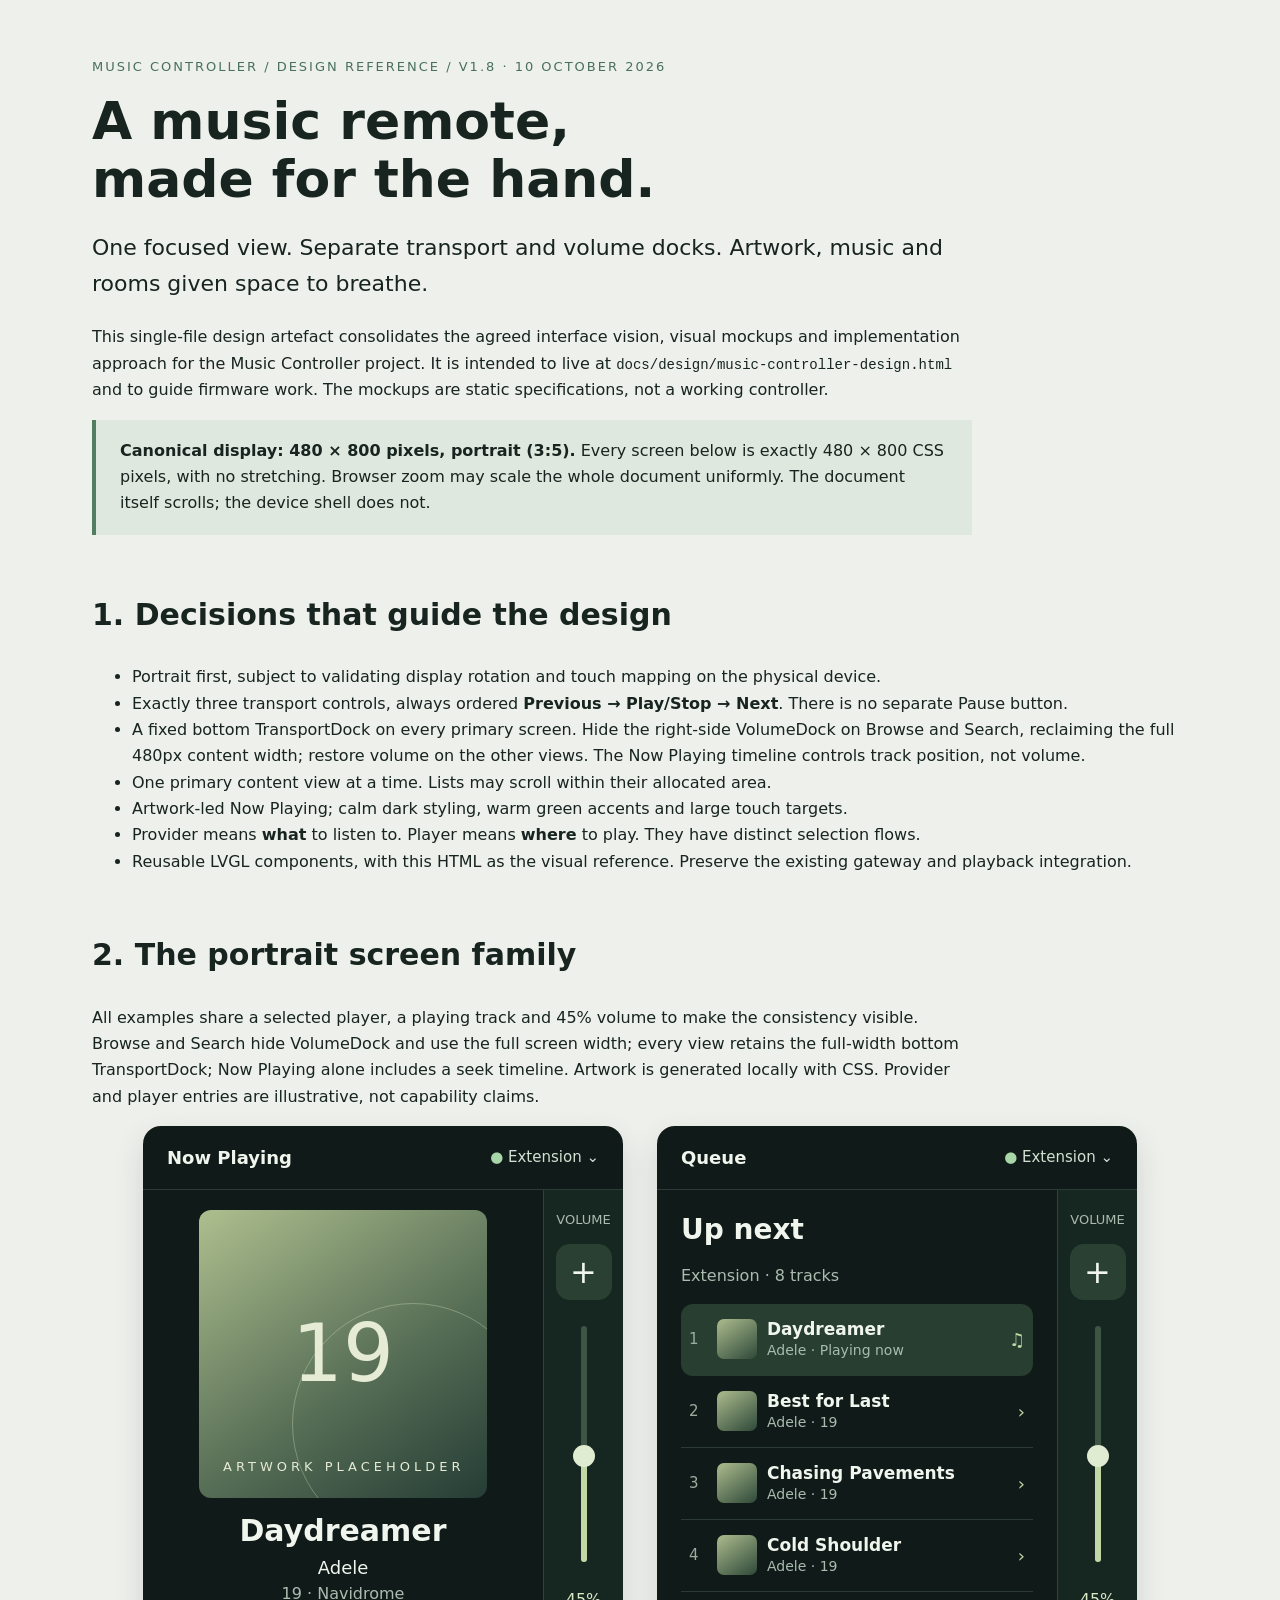
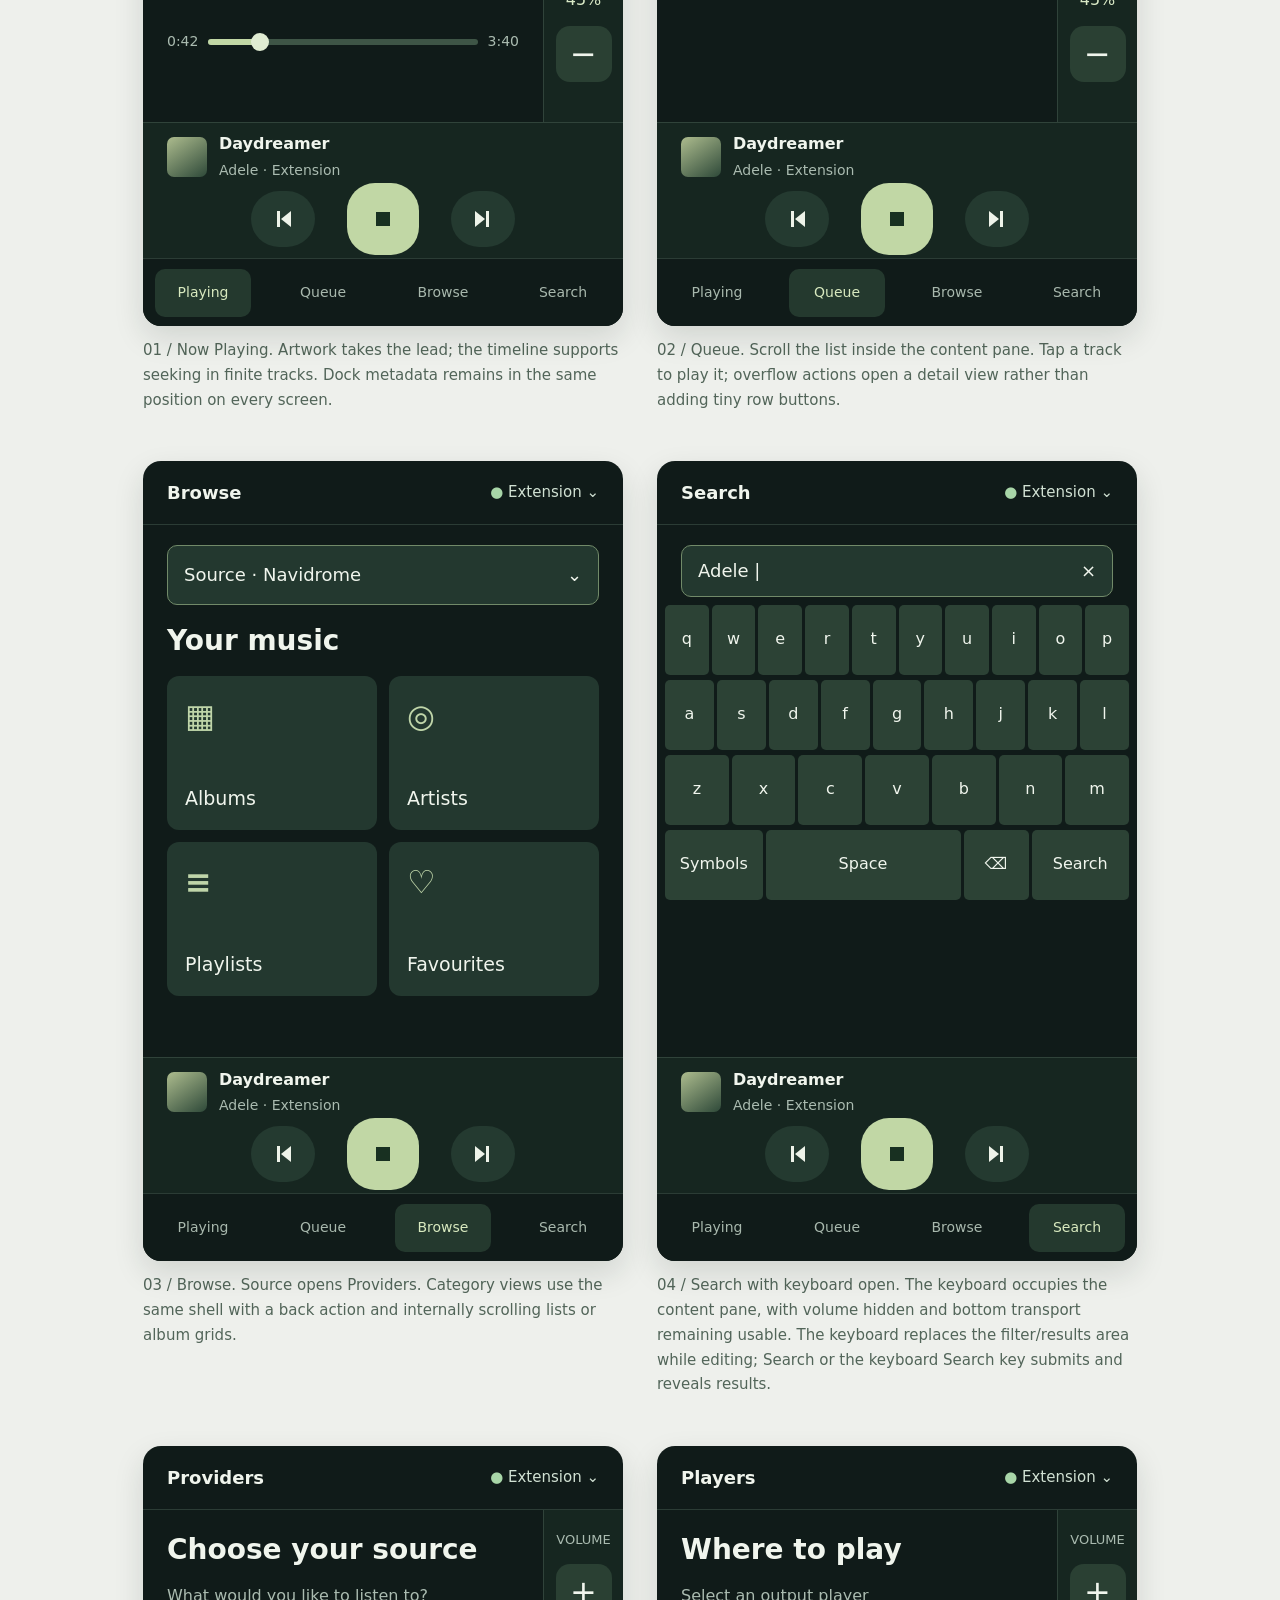
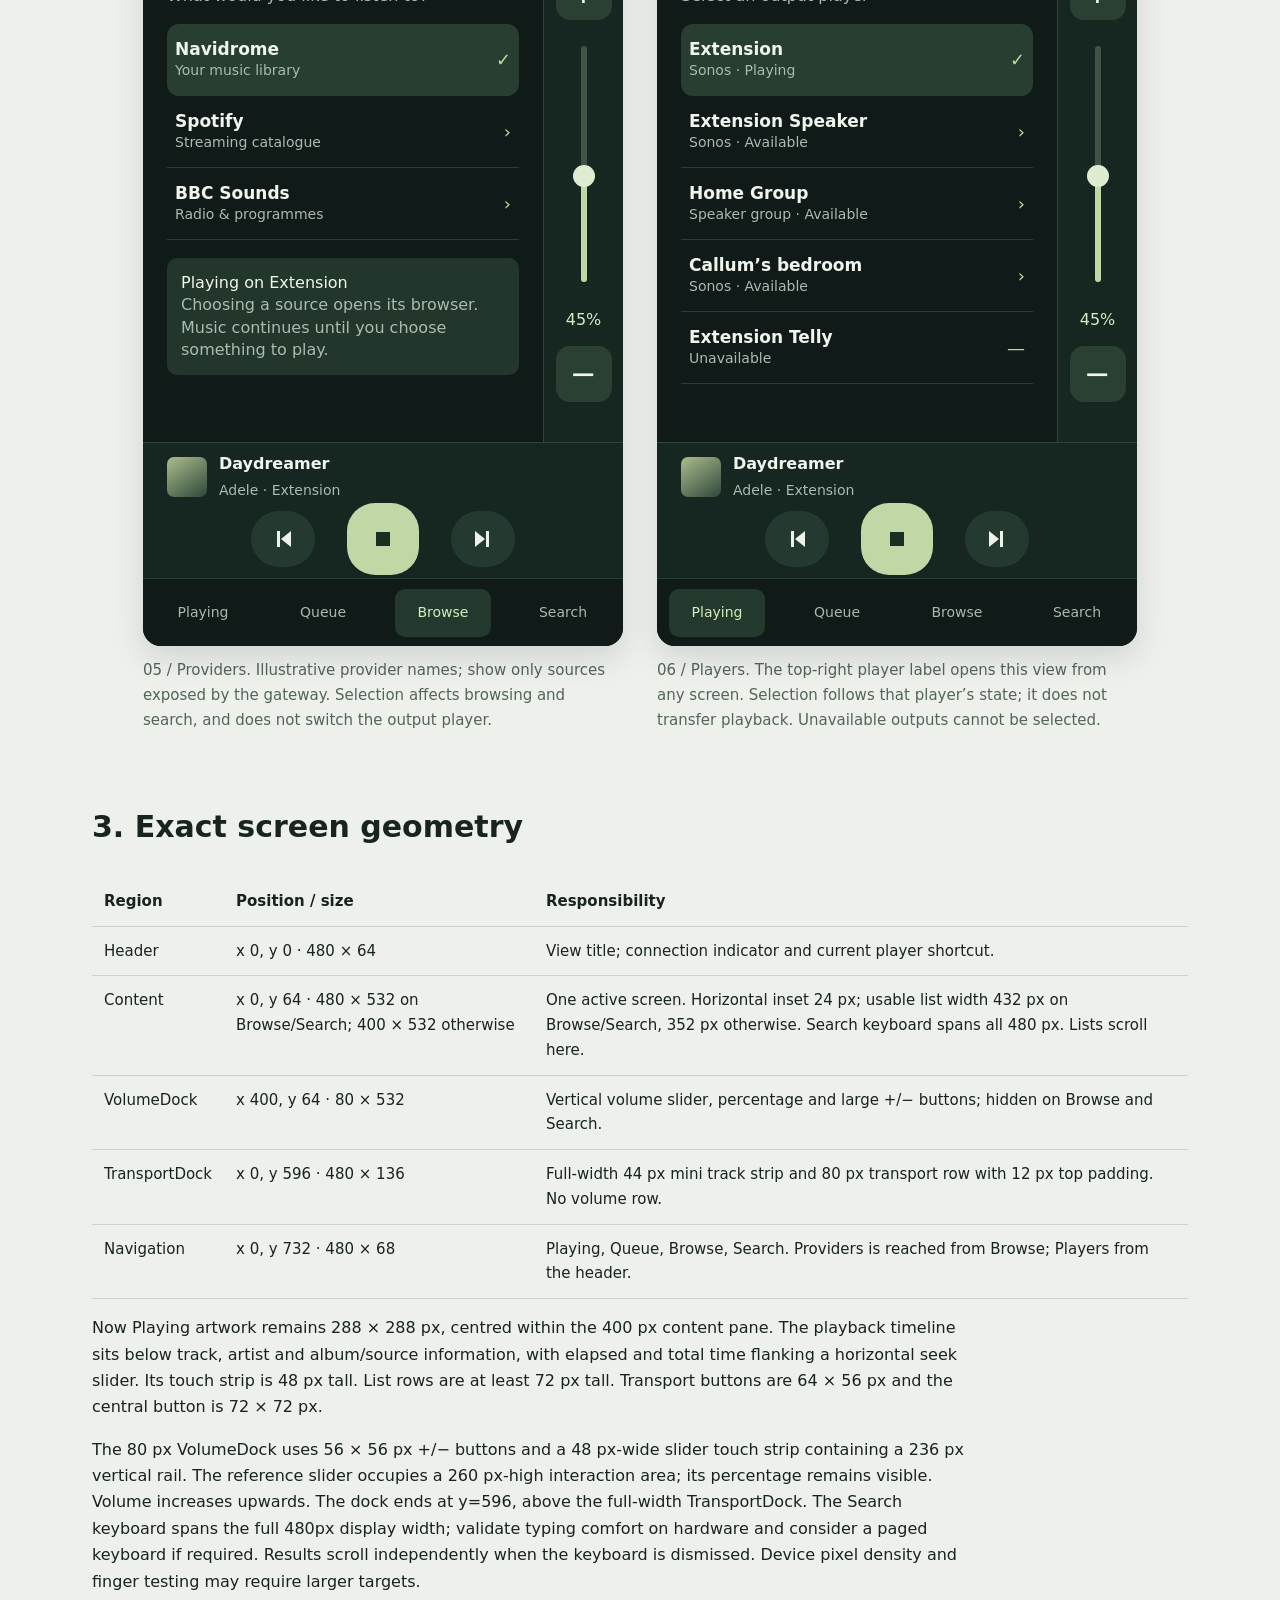
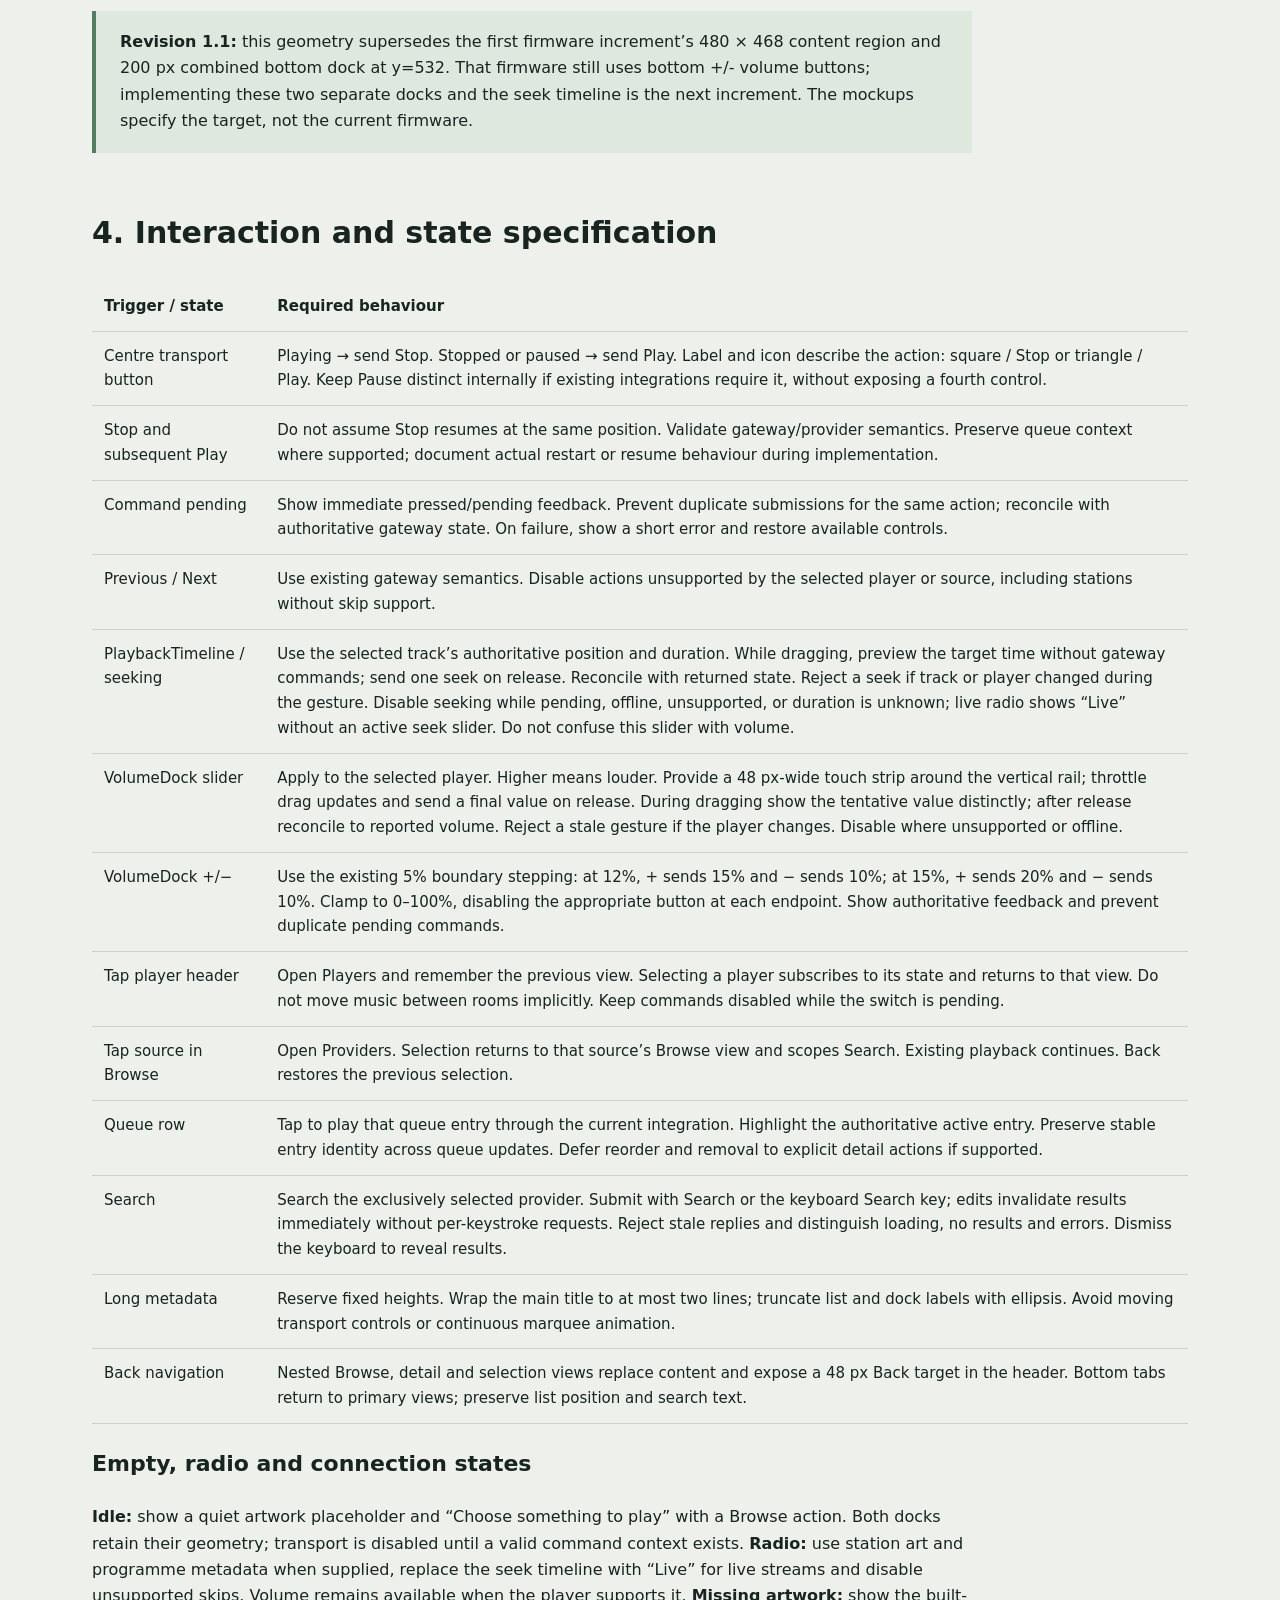
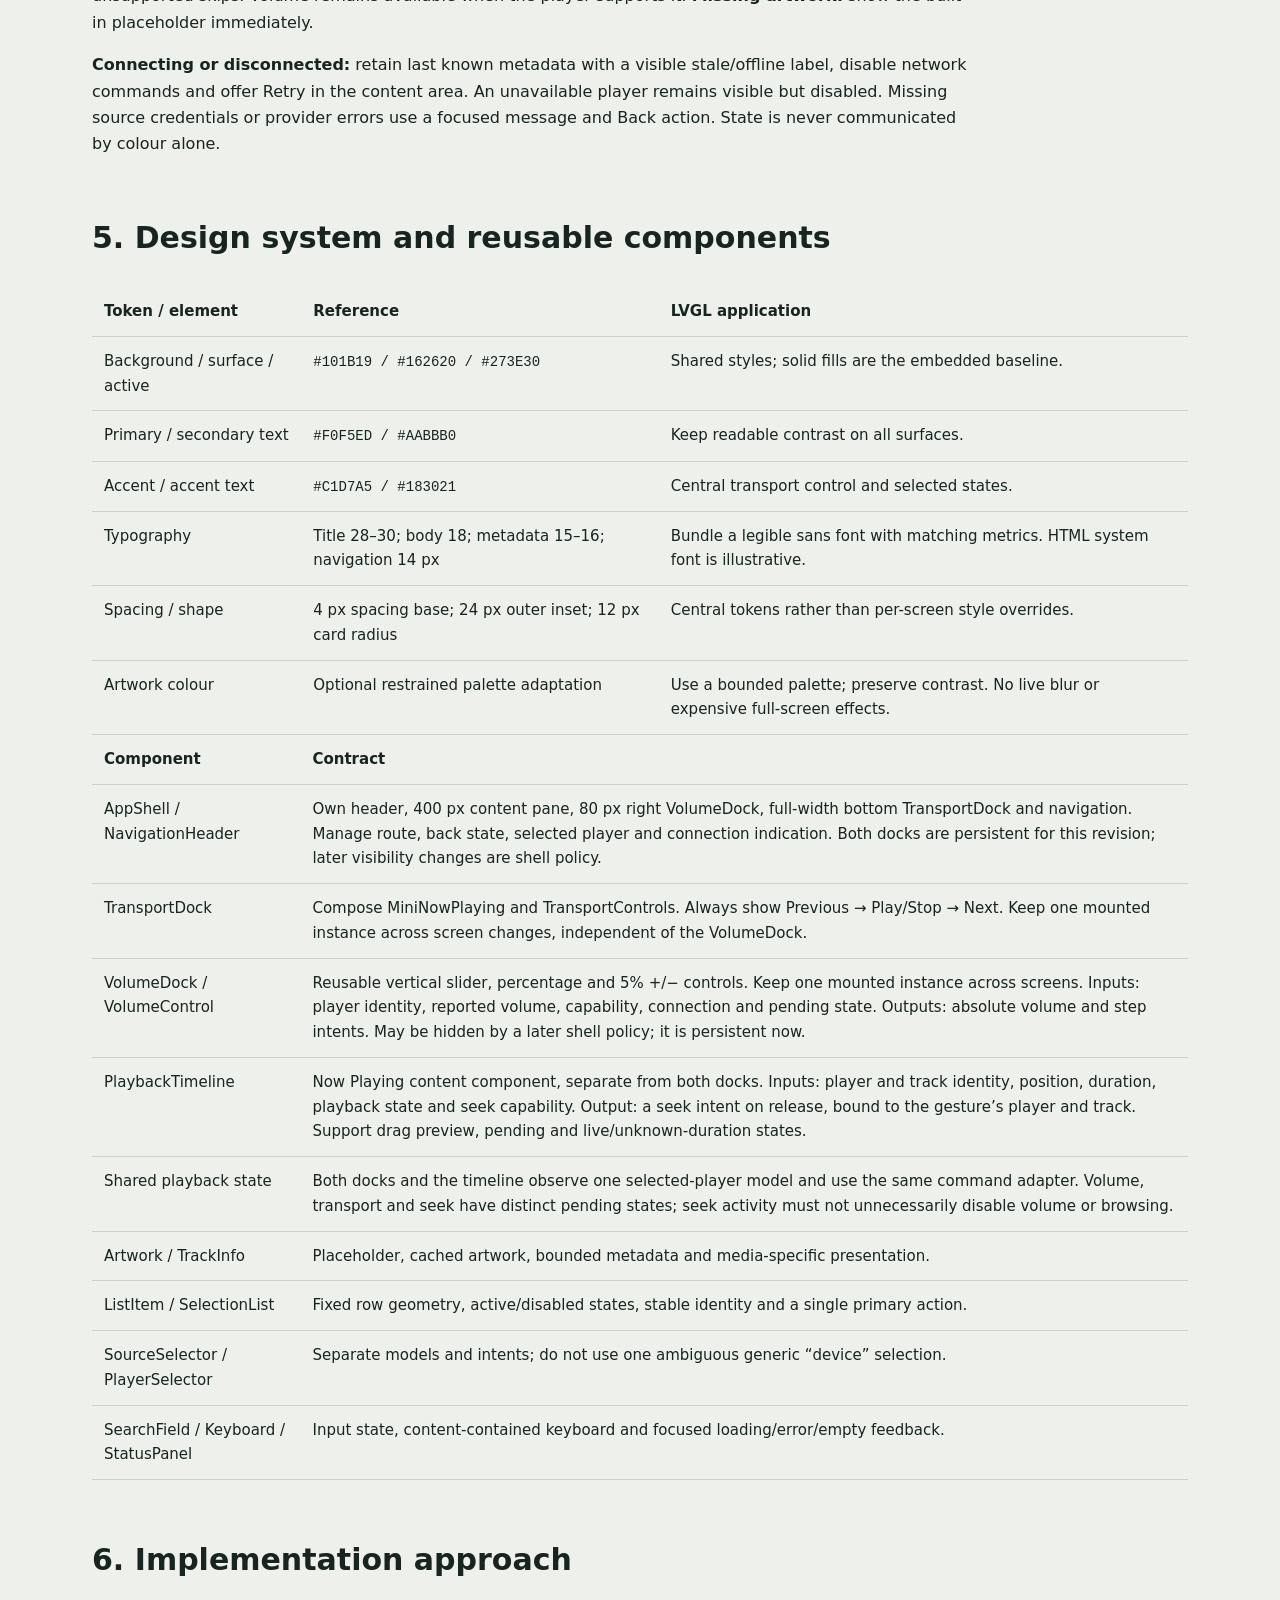
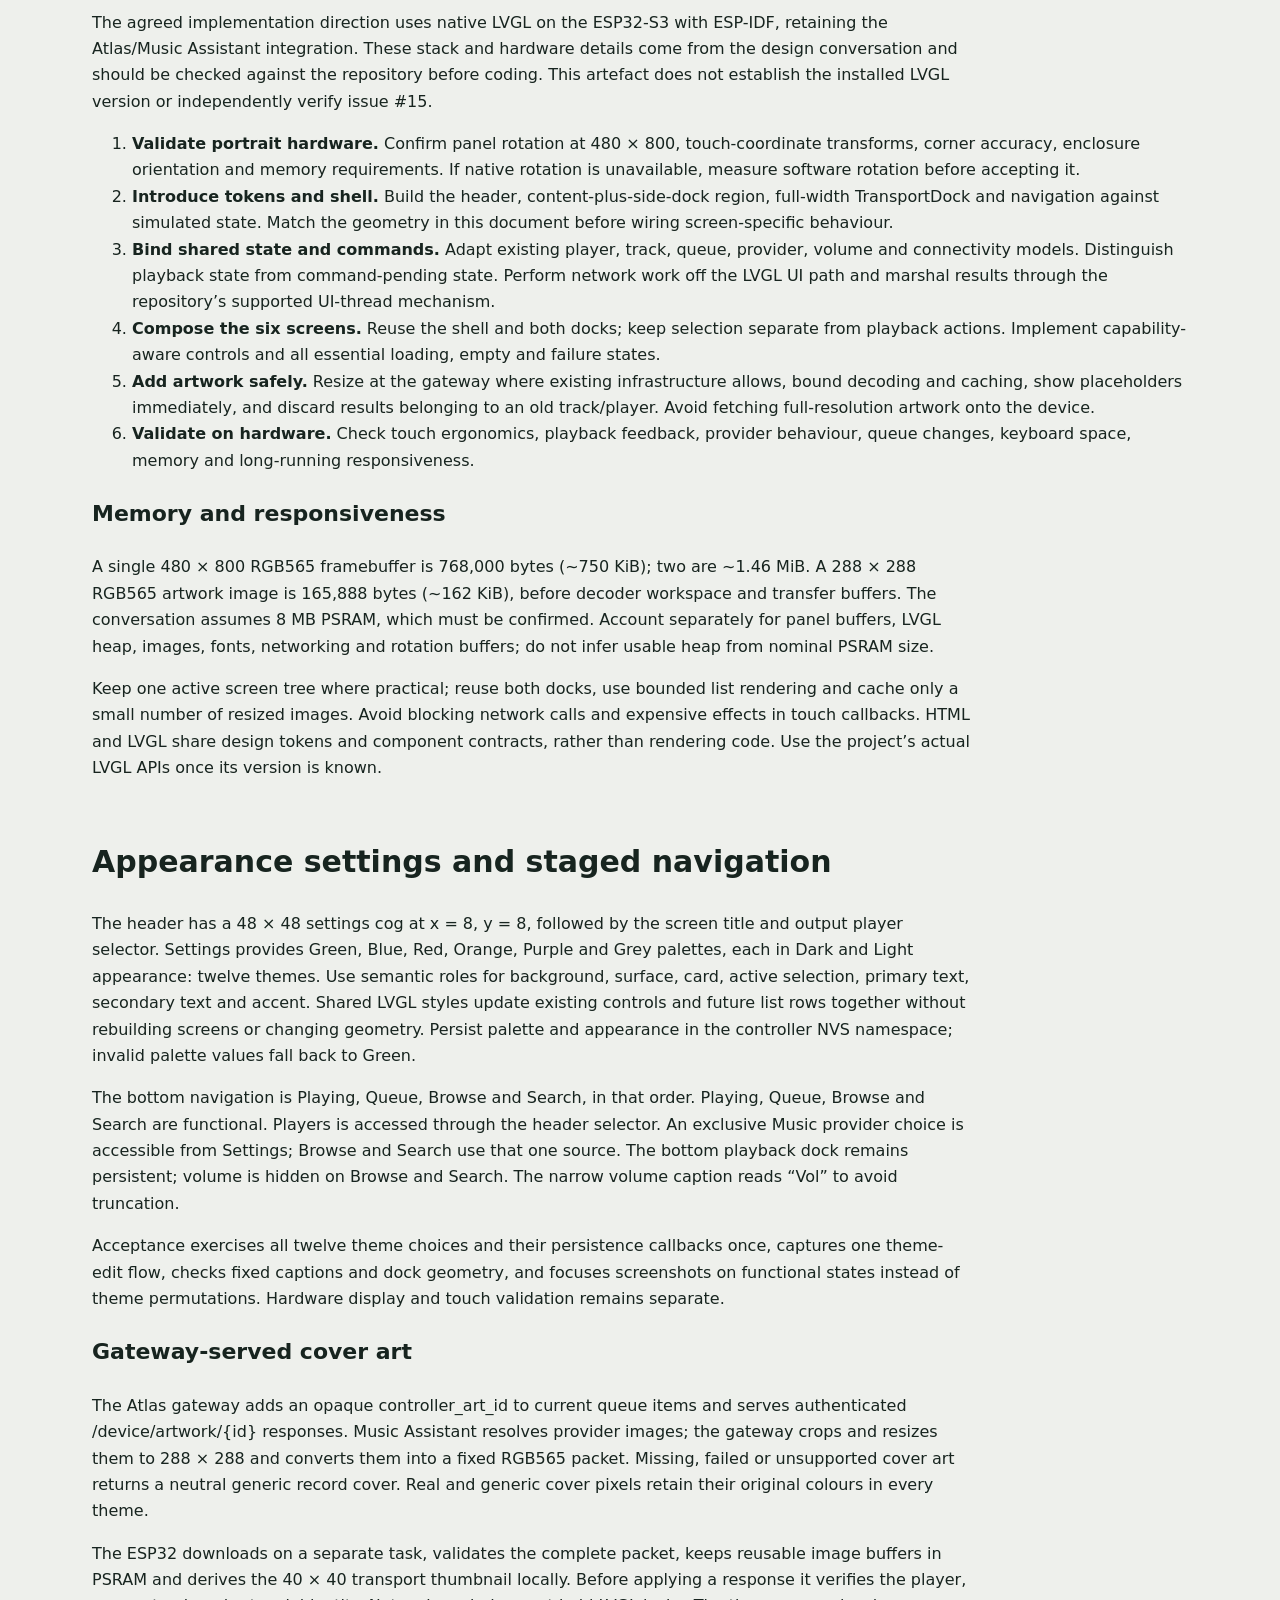
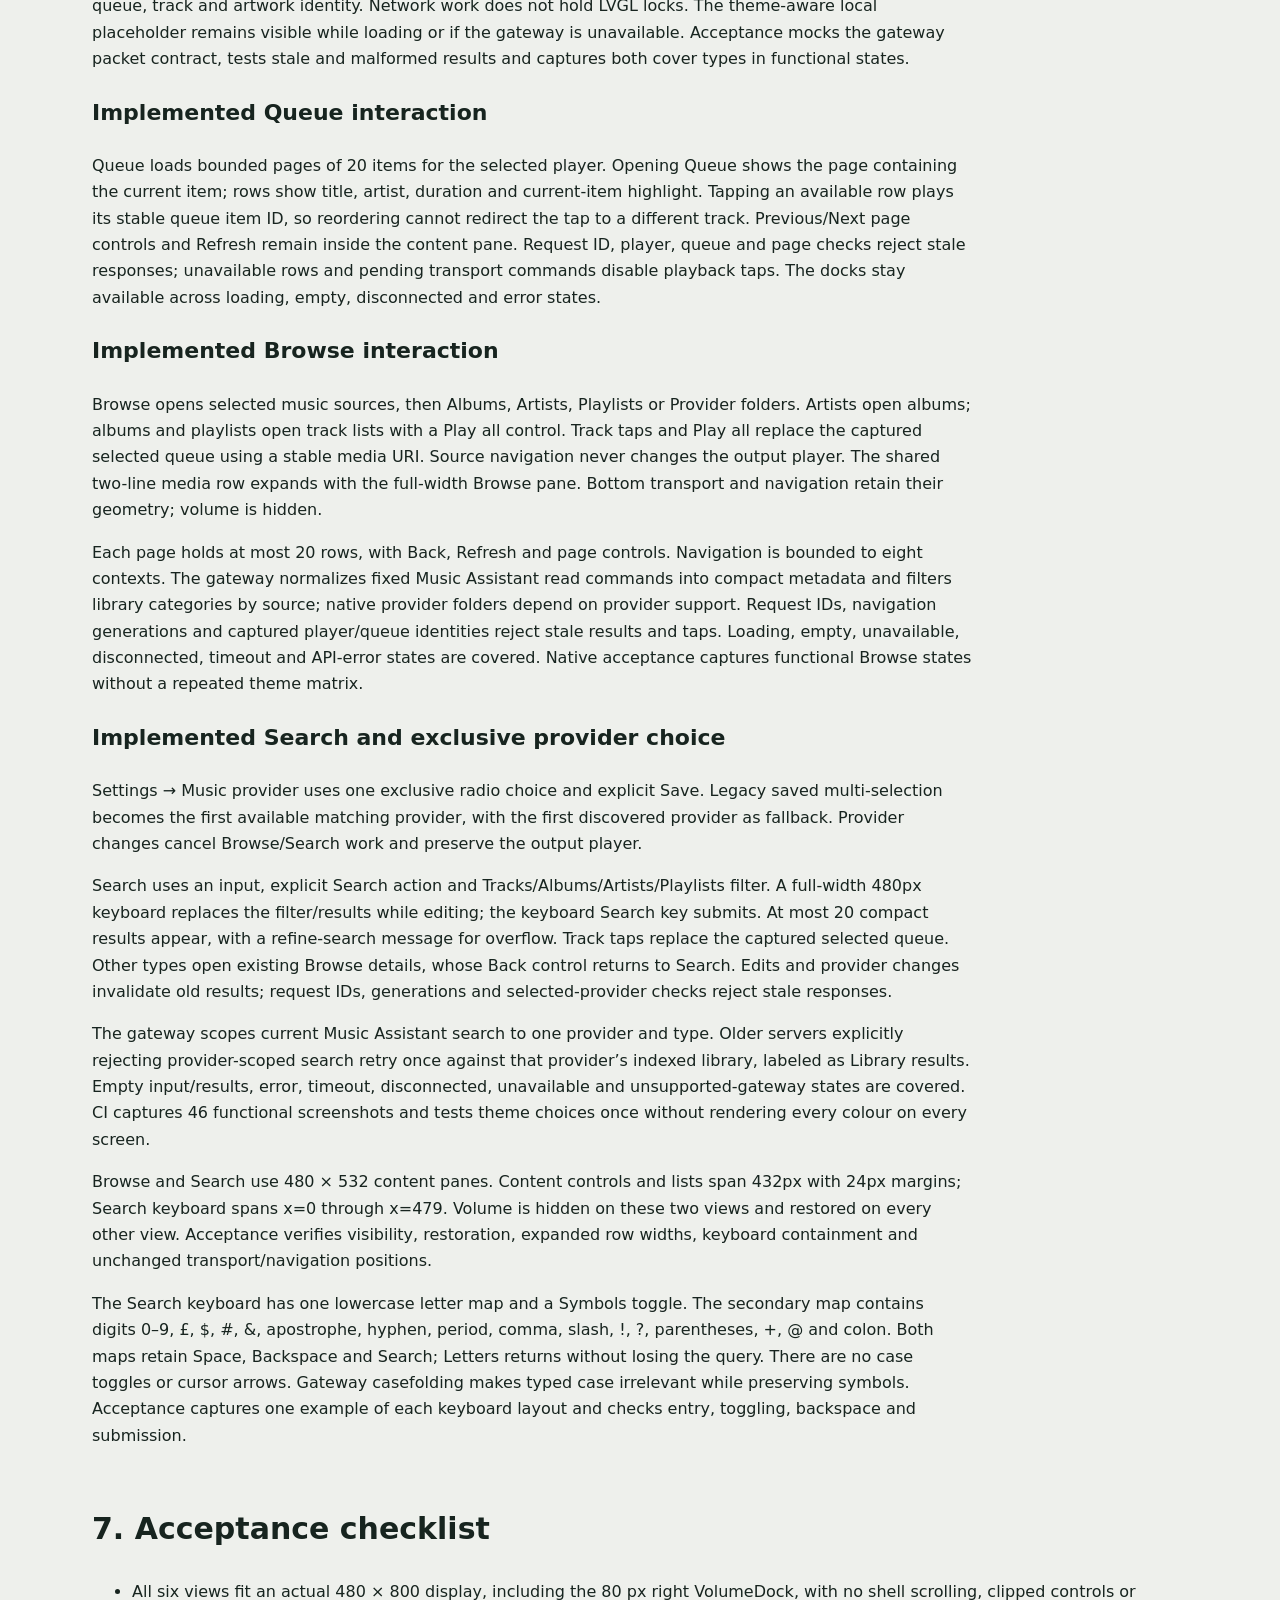
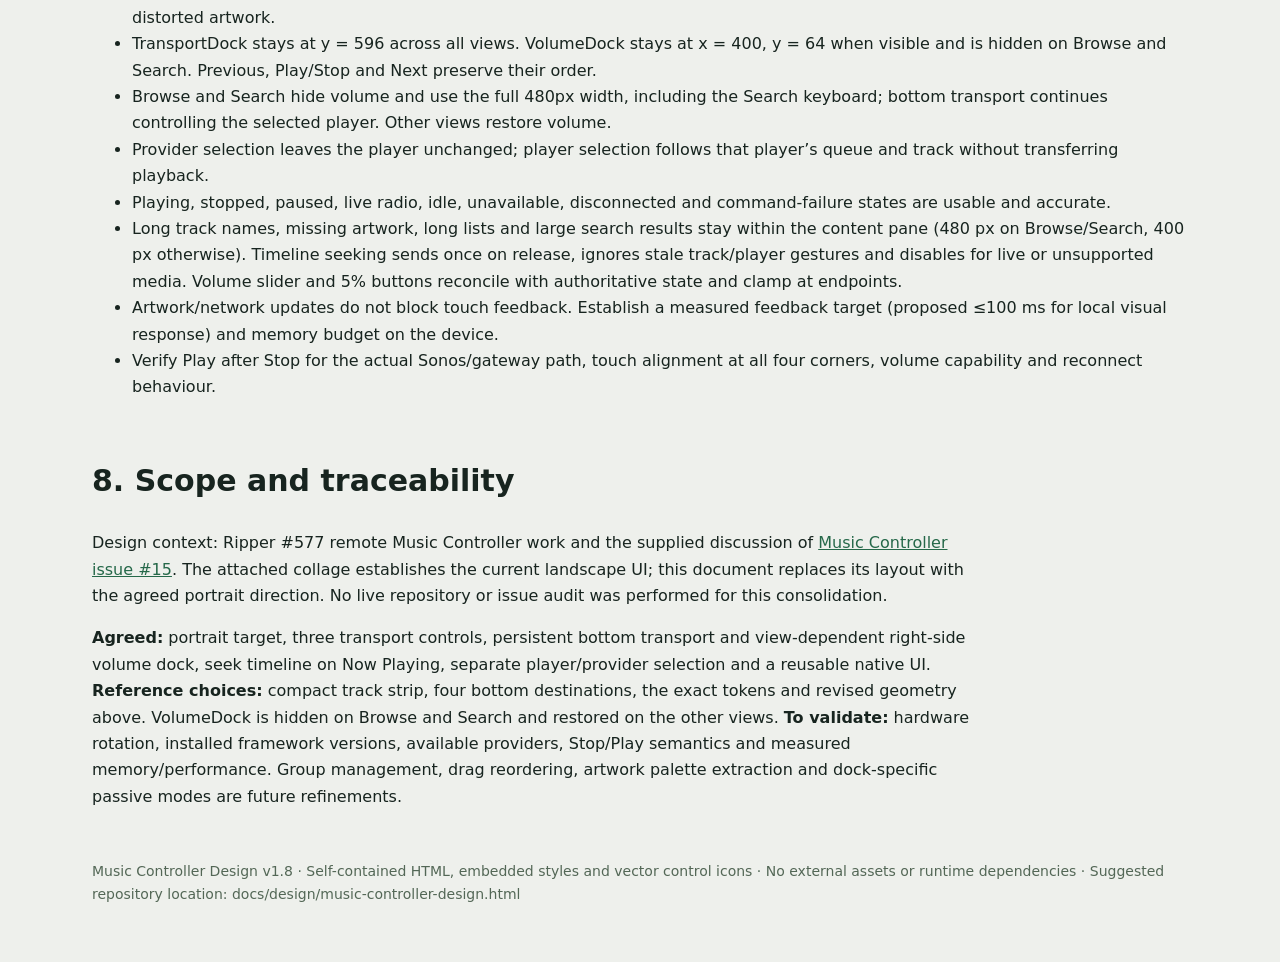
==== commit ec0e45c7: "Simplify full-width Search keyboard with letters and symbols layouts" ====
--- a/docs/design/music-controller-design.html
+++ b/docs/design/music-controller-design.html
@@ -27,10 +27,10 @@
 .screen[data-view="Search"] .keys span{flex:1;min-width:0;height:70px}
 .screen[data-view="Search"] .keys .space{flex:6}
 .screen[data-view="Search"] .chips,.screen[data-view="Search"] .row{display:none}
-</style></head><body><main><div class=eyebrow>Music Controller / Design reference / v1.7 · 10 October 2026</div><h1>A music remote,<br>made for the hand.</h1><p class=lead>One focused view. Separate transport and volume docks. Artwork, music and rooms given space to breathe.</p><p>This single-file design artefact consolidates the agreed interface vision, visual mockups and implementation approach for the Music Controller project. It is intended to live at <code>docs/design/music-controller-design.html</code> and to guide firmware work. The mockups are static specifications, not a working controller.</p><p class=note><strong>Canonical display: 480 × 800 pixels, portrait (3:5).</strong> Every screen below is exactly 480 × 800 CSS pixels, with no stretching. Browser zoom may scale the whole document uniformly. The document itself scrolls; the device shell does not.</p><h2>1. Decisions that guide the design</h2><ul><li>Portrait first, subject to validating display rotation and touch mapping on the physical device.</li><li>Exactly three transport controls, always ordered <strong>Previous → Play/Stop → Next</strong>. There is no separate Pause button.</li><li>A fixed bottom TransportDock on every primary screen. Hide the right-side VolumeDock on Browse and Search, reclaiming the full 480px content width; restore volume on the other views. The Now Playing timeline controls track position, not volume.</li><li>One primary content view at a time. Lists may scroll within their allocated area.</li><li>Artwork-led Now Playing; calm dark styling, warm green accents and large touch targets.</li><li>Provider means <strong>what</strong> to listen to. Player means <strong>where</strong> to play. They have distinct selection flows.</li><li>Reusable LVGL components, with this HTML as the visual reference. Preserve the existing gateway and playback integration.</li></ul><h2>2. The portrait screen family</h2><p>All examples share a selected player, a playing track and 45% volume to make the consistency visible. Browse and Search hide VolumeDock and use the full screen width; every view retains the full-width bottom TransportDock; Now Playing alone includes a seek timeline. Artwork is generated locally with CSS. Provider and player entries are illustrative, not capability claims.</p><div class=gallery><article class=example><div class=screen data-view="Now Playing"><div class=header><strong>Now Playing</strong><span class=room><span class=dot>●</span> Extension ⌄</span></div><div class="content"><div class="now"><div class="art">19<small>ARTWORK PLACEHOLDER</small></div><h3>Daydreamer</h3><p>Adele</p><p class=sub>19 · Navidrome</p><div class="timeline" aria-label="Playback position, 42 seconds of 3 minutes 40 seconds"><span>0:42</span><div class="seek-touch"><div class="seek-rail"><div class="seek-fill"></div><div class="seek-thumb"></div></div></div><span>3:40</span></div></div></div><aside class="volume-side" aria-label="Persistent volume control"><span class="volume-title">VOLUME</span><div class="step" aria-label="Increase volume by 5 percent">+</div><div class="volume-track" aria-label="Volume slider at 45 percent"><div class="vertical-rail"><div class="vertical-fill"></div><div class="vertical-thumb"></div></div></div><span class="percent">45%</span><div class="step" aria-label="Decrease volume by 5 percent">−</div></aside><div class="dock"><div class="mini"><div class="thumb"></div><div><strong>Daydreamer</strong><span>Adele · Extension</span></div></div><div class="transport"><div class="control " aria-label="prev"><svg viewBox="0 0 24 24" aria-hidden="true"><path d="M6 4h3v16H6z M20 4v16L10 12z"/></svg></div><div class="control primary" aria-label="stop"><svg viewBox="0 0 24 24" aria-hidden="true"><path d="M5 5h14v14H5z"/></svg></div><div class="control " aria-label="next"><svg viewBox="0 0 24 24" aria-hidden="true"><path d="M15 4h3v16h-3z M4 4l10 8-10 8z"/></svg></div></div></div><div class="nav"><span class="active">Playing</span><span class="">Queue</span><span class="">Browse</span><span class="">Search</span></div></div><p class=caption>01 / Now Playing. Artwork takes the lead; the timeline supports seeking in finite tracks. Dock metadata remains in the same position on every screen.</p></article><article class=example><div class=screen data-view="Queue"><div class=header><strong>Queue</strong><span class=room><span class=dot>●</span> Extension ⌄</span></div><div class="content"><h3>Up next</h3><p class=sub>Extension · 8 tracks</p><div class="row selected"><span class=num>1</span><div class=thumb></div><div class=rowtext><strong>Daydreamer</strong><div class=sub>Adele · Playing now</div></div><span class=end>♫</span></div><div class="row "><span class=num>2</span><div class=thumb></div><div class=rowtext><strong>Best for Last</strong><div class=sub>Adele · 19</div></div><span class=end>›</span></div><div class="row "><span class=num>3</span><div class=thumb></div><div class=rowtext><strong>Chasing Pavements</strong><div class=sub>Adele · 19</div></div><span class=end>›</span></div><div class="row "><span class=num>4</span><div class=thumb></div><div class=rowtext><strong>Cold Shoulder</strong><div class=sub>Adele · 19</div></div><span class=end>›</span></div></div><aside class="volume-side" aria-label="Persistent volume control"><span class="volume-title">VOLUME</span><div class="step" aria-label="Increase volume by 5 percent">+</div><div class="volume-track" aria-label="Volume slider at 45 percent"><div class="vertical-rail"><div class="vertical-fill"></div><div class="vertical-thumb"></div></div></div><span class="percent">45%</span><div class="step" aria-label="Decrease volume by 5 percent">−</div></aside><div class="dock"><div class="mini"><div class="thumb"></div><div><strong>Daydreamer</strong><span>Adele · Extension</span></div></div><div class="transport"><div class="control " aria-label="prev"><svg viewBox="0 0 24 24" aria-hidden="true"><path d="M6 4h3v16H6z M20 4v16L10 12z"/></svg></div><div class="control primary" aria-label="stop"><svg viewBox="0 0 24 24" aria-hidden="true"><path d="M5 5h14v14H5z"/></svg></div><div class="control " aria-label="next"><svg viewBox="0 0 24 24" aria-hidden="true"><path d="M15 4h3v16h-3z M4 4l10 8-10 8z"/></svg></div></div></div><div class="nav"><span class="">Playing</span><span class="active">Queue</span><span class="">Browse</span><span class="">Search</span></div></div><p class=caption>02 / Queue. Scroll the list inside the content pane. Tap a track to play it; overflow actions open a detail view rather than adding tiny row buttons.</p></article><article class=example><div class=screen data-view="Browse"><div class=header><strong>Browse</strong><span class=room><span class=dot>●</span> Extension ⌄</span></div><div class="content"><div class=field><span>Source · Navidrome</span><span>⌄</span></div><h3>Your music</h3><div class=tiles><div class=tile><b>▦</b><span>Albums</span></div><div class=tile><b>◎</b><span>Artists</span></div><div class=tile><b>≡</b><span>Playlists</span></div><div class=tile><b>♡</b><span>Favourites</span></div></div></div><aside class="volume-side" aria-label="Persistent volume control"><span class="volume-title">VOLUME</span><div class="step" aria-label="Increase volume by 5 percent">+</div><div class="volume-track" aria-label="Volume slider at 45 percent"><div class="vertical-rail"><div class="vertical-fill"></div><div class="vertical-thumb"></div></div></div><span class="percent">45%</span><div class="step" aria-label="Decrease volume by 5 percent">−</div></aside><div class="dock"><div class="mini"><div class="thumb"></div><div><strong>Daydreamer</strong><span>Adele · Extension</span></div></div><div class="transport"><div class="control " aria-label="prev"><svg viewBox="0 0 24 24" aria-hidden="true"><path d="M6 4h3v16H6z M20 4v16L10 12z"/></svg></div><div class="control primary" aria-label="stop"><svg viewBox="0 0 24 24" aria-hidden="true"><path d="M5 5h14v14H5z"/></svg></div><div class="control " aria-label="next"><svg viewBox="0 0 24 24" aria-hidden="true"><path d="M15 4h3v16h-3z M4 4l10 8-10 8z"/></svg></div></div></div><div class="nav"><span class="">Playing</span><span class="">Queue</span><span class="active">Browse</span><span class="">Search</span></div></div><p class=caption>03 / Browse. Source opens Providers. Category views use the same shell with a back action and internally scrolling lists or album grids.</p></article><article class=example><div class=screen data-view="Search"><div class=header><strong>Search</strong><span class=room><span class=dot>●</span> Extension ⌄</span></div><div class="content"><div class=field><span>Adele |</span><span>×</span></div><div class=chips><span>All</span><span>Artists</span><span>Albums</span><span>Tracks</span></div><div class="row "><div class=thumb></div><div class=rowtext><strong>Adele</strong><div class=sub>Artist · Navidrome</div></div><span class=end>›</span></div><div class="row "><div class=thumb></div><div class=rowtext><strong>19</strong><div class=sub>Album · Adele</div></div><span class=end>›</span></div><div class=keyboard><div class=keys><span>Q</span><span>W</span><span>E</span><span>R</span><span>T</span><span>Y</span><span>U</span><span>I</span><span>O</span><span>P</span></div><div class=keys><span>A</span><span>S</span><span>D</span><span>F</span><span>G</span><span>H</span><span>J</span><span>K</span><span>L</span></div><div class=keys><span>Z</span><span>X</span><span>C</span><span>V</span><span>B</span><span>N</span><span>M</span></div><div class=keys><span>123</span><span class=space>space</span><span>⌫</span><span>✓</span></div></div></div><aside class="volume-side" aria-label="Persistent volume control"><span class="volume-title">VOLUME</span><div class="step" aria-label="Increase volume by 5 percent">+</div><div class="volume-track" aria-label="Volume slider at 45 percent"><div class="vertical-rail"><div class="vertical-fill"></div><div class="vertical-thumb"></div></div></div><span class="percent">45%</span><div class="step" aria-label="Decrease volume by 5 percent">−</div></aside><div class="dock"><div class="mini"><div class="thumb"></div><div><strong>Daydreamer</strong><span>Adele · Extension</span></div></div><div class="transport"><div class="control " aria-label="prev"><svg viewBox="0 0 24 24" aria-hidden="true"><path d="M6 4h3v16H6z M20 4v16L10 12z"/></svg></div><div class="control primary" aria-label="stop"><svg viewBox="0 0 24 24" aria-hidden="true"><path d="M5 5h14v14H5z"/></svg></div><div class="control " aria-label="next"><svg viewBox="0 0 24 24" aria-hidden="true"><path d="M15 4h3v16h-3z M4 4l10 8-10 8z"/></svg></div></div></div><div class="nav"><span class="">Playing</span><span class="">Queue</span><span class="">Browse</span><span class="active">Search</span></div></div><p class=caption>04 / Search with keyboard open. The keyboard occupies the content pane, with volume hidden and bottom transport remaining usable. The keyboard replaces the filter/results area while editing; Search or the checkmark submits and reveals results.</p></article><article class=example><div class=screen data-view="Providers"><div class=header><strong>Providers</strong><span class=room><span class=dot>●</span> Extension ⌄</span></div><div class="content"><h3>Choose your source</h3><p class=sub>What would you like to listen to?</p><div class="row selected"><div class=rowtext><strong>Navidrome</strong><div class=sub>Your music library</div></div><span class=end>✓</span></div><div class="row "><div class=rowtext><strong>Spotify</strong><div class=sub>Streaming catalogue</div></div><span class=end>›</span></div><div class="row "><div class=rowtext><strong>BBC Sounds</strong><div class=sub>Radio & programmes</div></div><span class=end>›</span></div><div class=status>Playing on Extension<br><span class=sub>Choosing a source opens its browser. Music continues until you choose something to play.</span></div></div><aside class="volume-side" aria-label="Persistent volume control"><span class="volume-title">VOLUME</span><div class="step" aria-label="Increase volume by 5 percent">+</div><div class="volume-track" aria-label="Volume slider at 45 percent"><div class="vertical-rail"><div class="vertical-fill"></div><div class="vertical-thumb"></div></div></div><span class="percent">45%</span><div class="step" aria-label="Decrease volume by 5 percent">−</div></aside><div class="dock"><div class="mini"><div class="thumb"></div><div><strong>Daydreamer</strong><span>Adele · Extension</span></div></div><div class="transport"><div class="control " aria-label="prev"><svg viewBox="0 0 24 24" aria-hidden="true"><path d="M6 4h3v16H6z M20 4v16L10 12z"/></svg></div><div class="control primary" aria-label="stop"><svg viewBox="0 0 24 24" aria-hidden="true"><path d="M5 5h14v14H5z"/></svg></div><div class="control " aria-label="next"><svg viewBox="0 0 24 24" aria-hidden="true"><path d="M15 4h3v16h-3z M4 4l10 8-10 8z"/></svg></div></div></div><div class="nav"><span class="">Playing</span><span class="">Queue</span><span class="active">Browse</span><span class="">Search</span></div></div><p class=caption>05 / Providers. Illustrative provider names; show only sources exposed by the gateway. Selection affects browsing and search, and does not switch the output player.</p></article><article class=example><div class=screen data-view="Players"><div class=header><strong>Players</strong><span class=room><span class=dot>●</span> Extension ⌄</span></div><div class="content"><h3>Where to play</h3><p class=sub>Select an output player</p><div class="row selected"><div class=rowtext><strong>Extension</strong><div class=sub>Sonos · Playing</div></div><span class=end>✓</span></div><div class="row "><div class=rowtext><strong>Extension Speaker</strong><div class=sub>Sonos · Available</div></div><span class=end>›</span></div><div class="row "><div class=rowtext><strong>Home Group</strong><div class=sub>Speaker group · Available</div></div><span class=end>›</span></div><div class="row "><div class=rowtext><strong>Callum’s bedroom</strong><div class=sub>Sonos · Available</div></div><span class=end>›</span></div><div class="row "><div class=rowtext><strong>Extension Telly</strong><div class=sub>Unavailable</div></div><span class=end>—</span></div></div><aside class="volume-side" aria-label="Persistent volume control"><span class="volume-title">VOLUME</span><div class="step" aria-label="Increase volume by 5 percent">+</div><div class="volume-track" aria-label="Volume slider at 45 percent"><div class="vertical-rail"><div class="vertical-fill"></div><div class="vertical-thumb"></div></div></div><span class="percent">45%</span><div class="step" aria-label="Decrease volume by 5 percent">−</div></aside><div class="dock"><div class="mini"><div class="thumb"></div><div><strong>Daydreamer</strong><span>Adele · Extension</span></div></div><div class="transport"><div class="control " aria-label="prev"><svg viewBox="0 0 24 24" aria-hidden="true"><path d="M6 4h3v16H6z M20 4v16L10 12z"/></svg></div><div class="control primary" aria-label="stop"><svg viewBox="0 0 24 24" aria-hidden="true"><path d="M5 5h14v14H5z"/></svg></div><div class="control " aria-label="next"><svg viewBox="0 0 24 24" aria-hidden="true"><path d="M15 4h3v16h-3z M4 4l10 8-10 8z"/></svg></div></div></div><div class="nav"><span class="active">Playing</span><span class="">Queue</span><span class="">Browse</span><span class="">Search</span></div></div><p class=caption>06 / Players. The top-right player label opens this view from any screen. Selection follows that player’s state; it does not transfer playback. Unavailable outputs cannot be selected.</p></article></div><h2>3. Exact screen geometry</h2><table><thead><tr><th>Region</th><th>Position / size</th><th>Responsibility</th></tr></thead><tbody>
+</style></head><body><main><div class=eyebrow>Music Controller / Design reference / v1.8 · 10 October 2026</div><h1>A music remote,<br>made for the hand.</h1><p class=lead>One focused view. Separate transport and volume docks. Artwork, music and rooms given space to breathe.</p><p>This single-file design artefact consolidates the agreed interface vision, visual mockups and implementation approach for the Music Controller project. It is intended to live at <code>docs/design/music-controller-design.html</code> and to guide firmware work. The mockups are static specifications, not a working controller.</p><p class=note><strong>Canonical display: 480 × 800 pixels, portrait (3:5).</strong> Every screen below is exactly 480 × 800 CSS pixels, with no stretching. Browser zoom may scale the whole document uniformly. The document itself scrolls; the device shell does not.</p><h2>1. Decisions that guide the design</h2><ul><li>Portrait first, subject to validating display rotation and touch mapping on the physical device.</li><li>Exactly three transport controls, always ordered <strong>Previous → Play/Stop → Next</strong>. There is no separate Pause button.</li><li>A fixed bottom TransportDock on every primary screen. Hide the right-side VolumeDock on Browse and Search, reclaiming the full 480px content width; restore volume on the other views. The Now Playing timeline controls track position, not volume.</li><li>One primary content view at a time. Lists may scroll within their allocated area.</li><li>Artwork-led Now Playing; calm dark styling, warm green accents and large touch targets.</li><li>Provider means <strong>what</strong> to listen to. Player means <strong>where</strong> to play. They have distinct selection flows.</li><li>Reusable LVGL components, with this HTML as the visual reference. Preserve the existing gateway and playback integration.</li></ul><h2>2. The portrait screen family</h2><p>All examples share a selected player, a playing track and 45% volume to make the consistency visible. Browse and Search hide VolumeDock and use the full screen width; every view retains the full-width bottom TransportDock; Now Playing alone includes a seek timeline. Artwork is generated locally with CSS. Provider and player entries are illustrative, not capability claims.</p><div class=gallery><article class=example><div class=screen data-view="Now Playing"><div class=header><strong>Now Playing</strong><span class=room><span class=dot>●</span> Extension ⌄</span></div><div class="content"><div class="now"><div class="art">19<small>ARTWORK PLACEHOLDER</small></div><h3>Daydreamer</h3><p>Adele</p><p class=sub>19 · Navidrome</p><div class="timeline" aria-label="Playback position, 42 seconds of 3 minutes 40 seconds"><span>0:42</span><div class="seek-touch"><div class="seek-rail"><div class="seek-fill"></div><div class="seek-thumb"></div></div></div><span>3:40</span></div></div></div><aside class="volume-side" aria-label="Persistent volume control"><span class="volume-title">VOLUME</span><div class="step" aria-label="Increase volume by 5 percent">+</div><div class="volume-track" aria-label="Volume slider at 45 percent"><div class="vertical-rail"><div class="vertical-fill"></div><div class="vertical-thumb"></div></div></div><span class="percent">45%</span><div class="step" aria-label="Decrease volume by 5 percent">−</div></aside><div class="dock"><div class="mini"><div class="thumb"></div><div><strong>Daydreamer</strong><span>Adele · Extension</span></div></div><div class="transport"><div class="control " aria-label="prev"><svg viewBox="0 0 24 24" aria-hidden="true"><path d="M6 4h3v16H6z M20 4v16L10 12z"/></svg></div><div class="control primary" aria-label="stop"><svg viewBox="0 0 24 24" aria-hidden="true"><path d="M5 5h14v14H5z"/></svg></div><div class="control " aria-label="next"><svg viewBox="0 0 24 24" aria-hidden="true"><path d="M15 4h3v16h-3z M4 4l10 8-10 8z"/></svg></div></div></div><div class="nav"><span class="active">Playing</span><span class="">Queue</span><span class="">Browse</span><span class="">Search</span></div></div><p class=caption>01 / Now Playing. Artwork takes the lead; the timeline supports seeking in finite tracks. Dock metadata remains in the same position on every screen.</p></article><article class=example><div class=screen data-view="Queue"><div class=header><strong>Queue</strong><span class=room><span class=dot>●</span> Extension ⌄</span></div><div class="content"><h3>Up next</h3><p class=sub>Extension · 8 tracks</p><div class="row selected"><span class=num>1</span><div class=thumb></div><div class=rowtext><strong>Daydreamer</strong><div class=sub>Adele · Playing now</div></div><span class=end>♫</span></div><div class="row "><span class=num>2</span><div class=thumb></div><div class=rowtext><strong>Best for Last</strong><div class=sub>Adele · 19</div></div><span class=end>›</span></div><div class="row "><span class=num>3</span><div class=thumb></div><div class=rowtext><strong>Chasing Pavements</strong><div class=sub>Adele · 19</div></div><span class=end>›</span></div><div class="row "><span class=num>4</span><div class=thumb></div><div class=rowtext><strong>Cold Shoulder</strong><div class=sub>Adele · 19</div></div><span class=end>›</span></div></div><aside class="volume-side" aria-label="Persistent volume control"><span class="volume-title">VOLUME</span><div class="step" aria-label="Increase volume by 5 percent">+</div><div class="volume-track" aria-label="Volume slider at 45 percent"><div class="vertical-rail"><div class="vertical-fill"></div><div class="vertical-thumb"></div></div></div><span class="percent">45%</span><div class="step" aria-label="Decrease volume by 5 percent">−</div></aside><div class="dock"><div class="mini"><div class="thumb"></div><div><strong>Daydreamer</strong><span>Adele · Extension</span></div></div><div class="transport"><div class="control " aria-label="prev"><svg viewBox="0 0 24 24" aria-hidden="true"><path d="M6 4h3v16H6z M20 4v16L10 12z"/></svg></div><div class="control primary" aria-label="stop"><svg viewBox="0 0 24 24" aria-hidden="true"><path d="M5 5h14v14H5z"/></svg></div><div class="control " aria-label="next"><svg viewBox="0 0 24 24" aria-hidden="true"><path d="M15 4h3v16h-3z M4 4l10 8-10 8z"/></svg></div></div></div><div class="nav"><span class="">Playing</span><span class="active">Queue</span><span class="">Browse</span><span class="">Search</span></div></div><p class=caption>02 / Queue. Scroll the list inside the content pane. Tap a track to play it; overflow actions open a detail view rather than adding tiny row buttons.</p></article><article class=example><div class=screen data-view="Browse"><div class=header><strong>Browse</strong><span class=room><span class=dot>●</span> Extension ⌄</span></div><div class="content"><div class=field><span>Source · Navidrome</span><span>⌄</span></div><h3>Your music</h3><div class=tiles><div class=tile><b>▦</b><span>Albums</span></div><div class=tile><b>◎</b><span>Artists</span></div><div class=tile><b>≡</b><span>Playlists</span></div><div class=tile><b>♡</b><span>Favourites</span></div></div></div><aside class="volume-side" aria-label="Persistent volume control"><span class="volume-title">VOLUME</span><div class="step" aria-label="Increase volume by 5 percent">+</div><div class="volume-track" aria-label="Volume slider at 45 percent"><div class="vertical-rail"><div class="vertical-fill"></div><div class="vertical-thumb"></div></div></div><span class="percent">45%</span><div class="step" aria-label="Decrease volume by 5 percent">−</div></aside><div class="dock"><div class="mini"><div class="thumb"></div><div><strong>Daydreamer</strong><span>Adele · Extension</span></div></div><div class="transport"><div class="control " aria-label="prev"><svg viewBox="0 0 24 24" aria-hidden="true"><path d="M6 4h3v16H6z M20 4v16L10 12z"/></svg></div><div class="control primary" aria-label="stop"><svg viewBox="0 0 24 24" aria-hidden="true"><path d="M5 5h14v14H5z"/></svg></div><div class="control " aria-label="next"><svg viewBox="0 0 24 24" aria-hidden="true"><path d="M15 4h3v16h-3z M4 4l10 8-10 8z"/></svg></div></div></div><div class="nav"><span class="">Playing</span><span class="">Queue</span><span class="active">Browse</span><span class="">Search</span></div></div><p class=caption>03 / Browse. Source opens Providers. Category views use the same shell with a back action and internally scrolling lists or album grids.</p></article><article class=example><div class=screen data-view="Search"><div class=header><strong>Search</strong><span class=room><span class=dot>●</span> Extension ⌄</span></div><div class="content"><div class=field><span>Adele |</span><span>×</span></div><div class=chips><span>All</span><span>Artists</span><span>Albums</span><span>Tracks</span></div><div class="row "><div class=thumb></div><div class=rowtext><strong>Adele</strong><div class=sub>Artist · Navidrome</div></div><span class=end>›</span></div><div class="row "><div class=thumb></div><div class=rowtext><strong>19</strong><div class=sub>Album · Adele</div></div><span class=end>›</span></div><div class=keyboard><div class=keys><span>q</span><span>w</span><span>e</span><span>r</span><span>t</span><span>y</span><span>u</span><span>i</span><span>o</span><span>p</span></div><div class=keys><span>a</span><span>s</span><span>d</span><span>f</span><span>g</span><span>h</span><span>j</span><span>k</span><span>l</span></div><div class=keys><span>z</span><span>x</span><span>c</span><span>v</span><span>b</span><span>n</span><span>m</span></div><div class=keys><span style="flex:3">Symbols</span><span class=space>Space</span><span style="flex:2">⌫</span><span style="flex:3">Search</span></div></div></div><aside class="volume-side" aria-label="Persistent volume control"><span class="volume-title">VOLUME</span><div class="step" aria-label="Increase volume by 5 percent">+</div><div class="volume-track" aria-label="Volume slider at 45 percent"><div class="vertical-rail"><div class="vertical-fill"></div><div class="vertical-thumb"></div></div></div><span class="percent">45%</span><div class="step" aria-label="Decrease volume by 5 percent">−</div></aside><div class="dock"><div class="mini"><div class="thumb"></div><div><strong>Daydreamer</strong><span>Adele · Extension</span></div></div><div class="transport"><div class="control " aria-label="prev"><svg viewBox="0 0 24 24" aria-hidden="true"><path d="M6 4h3v16H6z M20 4v16L10 12z"/></svg></div><div class="control primary" aria-label="stop"><svg viewBox="0 0 24 24" aria-hidden="true"><path d="M5 5h14v14H5z"/></svg></div><div class="control " aria-label="next"><svg viewBox="0 0 24 24" aria-hidden="true"><path d="M15 4h3v16h-3z M4 4l10 8-10 8z"/></svg></div></div></div><div class="nav"><span class="">Playing</span><span class="">Queue</span><span class="">Browse</span><span class="active">Search</span></div></div><p class=caption>04 / Search with keyboard open. The keyboard occupies the content pane, with volume hidden and bottom transport remaining usable. The keyboard replaces the filter/results area while editing; Search or the keyboard Search key submits and reveals results.</p></article><article class=example><div class=screen data-view="Providers"><div class=header><strong>Providers</strong><span class=room><span class=dot>●</span> Extension ⌄</span></div><div class="content"><h3>Choose your source</h3><p class=sub>What would you like to listen to?</p><div class="row selected"><div class=rowtext><strong>Navidrome</strong><div class=sub>Your music library</div></div><span class=end>✓</span></div><div class="row "><div class=rowtext><strong>Spotify</strong><div class=sub>Streaming catalogue</div></div><span class=end>›</span></div><div class="row "><div class=rowtext><strong>BBC Sounds</strong><div class=sub>Radio & programmes</div></div><span class=end>›</span></div><div class=status>Playing on Extension<br><span class=sub>Choosing a source opens its browser. Music continues until you choose something to play.</span></div></div><aside class="volume-side" aria-label="Persistent volume control"><span class="volume-title">VOLUME</span><div class="step" aria-label="Increase volume by 5 percent">+</div><div class="volume-track" aria-label="Volume slider at 45 percent"><div class="vertical-rail"><div class="vertical-fill"></div><div class="vertical-thumb"></div></div></div><span class="percent">45%</span><div class="step" aria-label="Decrease volume by 5 percent">−</div></aside><div class="dock"><div class="mini"><div class="thumb"></div><div><strong>Daydreamer</strong><span>Adele · Extension</span></div></div><div class="transport"><div class="control " aria-label="prev"><svg viewBox="0 0 24 24" aria-hidden="true"><path d="M6 4h3v16H6z M20 4v16L10 12z"/></svg></div><div class="control primary" aria-label="stop"><svg viewBox="0 0 24 24" aria-hidden="true"><path d="M5 5h14v14H5z"/></svg></div><div class="control " aria-label="next"><svg viewBox="0 0 24 24" aria-hidden="true"><path d="M15 4h3v16h-3z M4 4l10 8-10 8z"/></svg></div></div></div><div class="nav"><span class="">Playing</span><span class="">Queue</span><span class="active">Browse</span><span class="">Search</span></div></div><p class=caption>05 / Providers. Illustrative provider names; show only sources exposed by the gateway. Selection affects browsing and search, and does not switch the output player.</p></article><article class=example><div class=screen data-view="Players"><div class=header><strong>Players</strong><span class=room><span class=dot>●</span> Extension ⌄</span></div><div class="content"><h3>Where to play</h3><p class=sub>Select an output player</p><div class="row selected"><div class=rowtext><strong>Extension</strong><div class=sub>Sonos · Playing</div></div><span class=end>✓</span></div><div class="row "><div class=rowtext><strong>Extension Speaker</strong><div class=sub>Sonos · Available</div></div><span class=end>›</span></div><div class="row "><div class=rowtext><strong>Home Group</strong><div class=sub>Speaker group · Available</div></div><span class=end>›</span></div><div class="row "><div class=rowtext><strong>Callum’s bedroom</strong><div class=sub>Sonos · Available</div></div><span class=end>›</span></div><div class="row "><div class=rowtext><strong>Extension Telly</strong><div class=sub>Unavailable</div></div><span class=end>—</span></div></div><aside class="volume-side" aria-label="Persistent volume control"><span class="volume-title">VOLUME</span><div class="step" aria-label="Increase volume by 5 percent">+</div><div class="volume-track" aria-label="Volume slider at 45 percent"><div class="vertical-rail"><div class="vertical-fill"></div><div class="vertical-thumb"></div></div></div><span class="percent">45%</span><div class="step" aria-label="Decrease volume by 5 percent">−</div></aside><div class="dock"><div class="mini"><div class="thumb"></div><div><strong>Daydreamer</strong><span>Adele · Extension</span></div></div><div class="transport"><div class="control " aria-label="prev"><svg viewBox="0 0 24 24" aria-hidden="true"><path d="M6 4h3v16H6z M20 4v16L10 12z"/></svg></div><div class="control primary" aria-label="stop"><svg viewBox="0 0 24 24" aria-hidden="true"><path d="M5 5h14v14H5z"/></svg></div><div class="control " aria-label="next"><svg viewBox="0 0 24 24" aria-hidden="true"><path d="M15 4h3v16h-3z M4 4l10 8-10 8z"/></svg></div></div></div><div class="nav"><span class="active">Playing</span><span class="">Queue</span><span class="">Browse</span><span class="">Search</span></div></div><p class=caption>06 / Players. The top-right player label opens this view from any screen. Selection follows that player’s state; it does not transfer playback. Unavailable outputs cannot be selected.</p></article></div><h2>3. Exact screen geometry</h2><table><thead><tr><th>Region</th><th>Position / size</th><th>Responsibility</th></tr></thead><tbody>
 <tr><td>Header</td><td>x 0, y 0 · 480 × 64</td><td>View title; connection indicator and current player shortcut.</td></tr>
 <tr><td>Content</td><td>x 0, y 64 · 480 × 532 on Browse/Search; 400 × 532 otherwise</td><td>One active screen. Horizontal inset 24 px; usable list width 432 px on Browse/Search, 352 px otherwise. Search keyboard spans all 480 px. Lists scroll here.</td></tr>
 <tr><td>VolumeDock</td><td>x 400, y 64 · 80 × 532</td><td>Vertical volume slider, percentage and large +/− buttons; hidden on Browse and Search.</td></tr>
 <tr><td>TransportDock</td><td>x 0, y 596 · 480 × 136</td><td>Full-width 44 px mini track strip and 80 px transport row with 12 px top padding. No volume row.</td></tr>
 <tr><td>Navigation</td><td>x 0, y 732 · 480 × 68</td><td>Playing, Queue, Browse, Search. Providers is reached from Browse; Players from the header.</td></tr>
-</tbody></table><p>Now Playing artwork remains 288 × 288 px, centred within the 400 px content pane. The playback timeline sits below track, artist and album/source information, with elapsed and total time flanking a horizontal seek slider. Its touch strip is 48 px tall. List rows are at least 72 px tall. Transport buttons are 64 × 56 px and the central button is 72 × 72 px.</p><p>The 80 px VolumeDock uses 56 × 56 px +/− buttons and a 48 px-wide slider touch strip containing a 236 px vertical rail. The reference slider occupies a 260 px-high interaction area; its percentage remains visible. Volume increases upwards. The dock ends at y=596, above the full-width TransportDock. The Search keyboard spans the full 480px display width; validate typing comfort on hardware and consider a paged keyboard if required. Results scroll independently when the keyboard is dismissed. Device pixel density and finger testing may require larger targets.</p><p class=note><strong>Revision 1.1:</strong> this geometry supersedes the first firmware increment’s 480 × 468 content region and 200 px combined bottom dock at y=532. That firmware still uses bottom +/- volume buttons; implementing these two separate docks and the seek timeline is the next increment. The mockups specify the target, not the current firmware.</p><h2>4. Interaction and state specification</h2><table><thead><tr><th>Trigger / state</th><th>Required behaviour</th></tr></thead><tbody><tr><td>Centre transport button</td><td>Playing → send Stop. Stopped or paused → send Play. Label and icon describe the action: square / Stop or triangle / Play. Keep Pause distinct internally if existing integrations require it, without exposing a fourth control.</td></tr><tr><td>Stop and subsequent Play</td><td>Do not assume Stop resumes at the same position. Validate gateway/provider semantics. Preserve queue context where supported; document actual restart or resume behaviour during implementation.</td></tr><tr><td>Command pending</td><td>Show immediate pressed/pending feedback. Prevent duplicate submissions for the same action; reconcile with authoritative gateway state. On failure, show a short error and restore available controls.</td></tr><tr><td>Previous / Next</td><td>Use existing gateway semantics. Disable actions unsupported by the selected player or source, including stations without skip support.</td></tr><tr><td>PlaybackTimeline / seeking</td><td>Use the selected track’s authoritative position and duration. While dragging, preview the target time without gateway commands; send one seek on release. Reconcile with returned state. Reject a seek if track or player changed during the gesture. Disable seeking while pending, offline, unsupported, or duration is unknown; live radio shows “Live” without an active seek slider. Do not confuse this slider with volume.</td></tr><tr><td>VolumeDock slider</td><td>Apply to the selected player. Higher means louder. Provide a 48 px-wide touch strip around the vertical rail; throttle drag updates and send a final value on release. During dragging show the tentative value distinctly; after release reconcile to reported volume. Reject a stale gesture if the player changes. Disable where unsupported or offline.</td></tr><tr><td>VolumeDock +/−</td><td>Use the existing 5% boundary stepping: at 12%, + sends 15% and − sends 10%; at 15%, + sends 20% and − sends 10%. Clamp to 0–100%, disabling the appropriate button at each endpoint. Show authoritative feedback and prevent duplicate pending commands.</td></tr><tr><td>Tap player header</td><td>Open Players and remember the previous view. Selecting a player subscribes to its state and returns to that view. Do not move music between rooms implicitly. Keep commands disabled while the switch is pending.</td></tr><tr><td>Tap source in Browse</td><td>Open Providers. Selection returns to that source’s Browse view and scopes Search. Existing playback continues. Back restores the previous selection.</td></tr><tr><td>Queue row</td><td>Tap to play that queue entry through the current integration. Highlight the authoritative active entry. Preserve stable entry identity across queue updates. Defer reorder and removal to explicit detail actions if supported.</td></tr><tr><td>Search</td><td>Search the exclusively selected provider. Submit with Search or the keyboard checkmark; edits invalidate results immediately without per-keystroke requests. Reject stale replies and distinguish loading, no results and errors. Dismiss the keyboard to reveal results.</td></tr><tr><td>Long metadata</td><td>Reserve fixed heights. Wrap the main title to at most two lines; truncate list and dock labels with ellipsis. Avoid moving transport controls or continuous marquee animation.</td></tr><tr><td>Back navigation</td><td>Nested Browse, detail and selection views replace content and expose a 48 px Back target in the header. Bottom tabs return to primary views; preserve list position and search text.</td></tr></tbody></table><h3>Empty, radio and connection states</h3><p><strong>Idle:</strong> show a quiet artwork placeholder and “Choose something to play” with a Browse action. Both docks retain their geometry; transport is disabled until a valid command context exists. <strong>Radio:</strong> use station art and programme metadata when supplied, replace the seek timeline with “Live” for live streams and disable unsupported skips. Volume remains available when the player supports it. <strong>Missing artwork:</strong> show the built-in placeholder immediately.</p><p><strong>Connecting or disconnected:</strong> retain last known metadata with a visible stale/offline label, disable network commands and offer Retry in the content area. An unavailable player remains visible but disabled. Missing source credentials or provider errors use a focused message and Back action. State is never communicated by colour alone.</p><h2>5. Design system and reusable components</h2><table><thead><tr><th>Token / element</th><th>Reference</th><th>LVGL application</th></tr></thead><tbody><tr><td>Background / surface / active</td><td><code>#101B19 / #162620 / #273E30</code></td><td>Shared styles; solid fills are the embedded baseline.</td></tr><tr><td>Primary / secondary text</td><td><code>#F0F5ED / #AABBB0</code></td><td>Keep readable contrast on all surfaces.</td></tr><tr><td>Accent / accent text</td><td><code>#C1D7A5 / #183021</code></td><td>Central transport control and selected states.</td></tr><tr><td>Typography</td><td>Title 28–30; body 18; metadata 15–16; navigation 14 px</td><td>Bundle a legible sans font with matching metrics. HTML system font is illustrative.</td></tr><tr><td>Spacing / shape</td><td>4 px spacing base; 24 px outer inset; 12 px card radius</td><td>Central tokens rather than per-screen style overrides.</td></tr><tr><td>Artwork colour</td><td>Optional restrained palette adaptation</td><td>Use a bounded palette; preserve contrast. No live blur or expensive full-screen effects.</td></tr></tbody></table><table><thead><tr><th>Component</th><th>Contract</th></tr></thead><tbody><tr><td>AppShell / NavigationHeader</td><td>Own header, 400 px content pane, 80 px right VolumeDock, full-width bottom TransportDock and navigation. Manage route, back state, selected player and connection indication. Both docks are persistent for this revision; later visibility changes are shell policy.</td></tr><tr><td>TransportDock</td><td>Compose MiniNowPlaying and TransportControls. Always show Previous → Play/Stop → Next. Keep one mounted instance across screen changes, independent of the VolumeDock.</td></tr><tr><td>VolumeDock / VolumeControl</td><td>Reusable vertical slider, percentage and 5% +/− controls. Keep one mounted instance across screens. Inputs: player identity, reported volume, capability, connection and pending state. Outputs: absolute volume and step intents. May be hidden by a later shell policy; it is persistent now.</td></tr><tr><td>PlaybackTimeline</td><td>Now Playing content component, separate from both docks. Inputs: player and track identity, position, duration, playback state and seek capability. Output: a seek intent on release, bound to the gesture’s player and track. Support drag preview, pending and live/unknown-duration states.</td></tr><tr><td>Shared playback state</td><td>Both docks and the timeline observe one selected-player model and use the same command adapter. Volume, transport and seek have distinct pending states; seek activity must not unnecessarily disable volume or browsing.</td></tr><tr><td>Artwork / TrackInfo</td><td>Placeholder, cached artwork, bounded metadata and media-specific presentation.</td></tr><tr><td>ListItem / SelectionList</td><td>Fixed row geometry, active/disabled states, stable identity and a single primary action.</td></tr><tr><td>SourceSelector / PlayerSelector</td><td>Separate models and intents; do not use one ambiguous generic “device” selection.</td></tr><tr><td>SearchField / Keyboard / StatusPanel</td><td>Input state, content-contained keyboard and focused loading/error/empty feedback.</td></tr></tbody></table><h2>6. Implementation approach</h2><p>The agreed implementation direction uses native LVGL on the ESP32-S3 with ESP-IDF, retaining the Atlas/Music Assistant integration. These stack and hardware details come from the design conversation and should be checked against the repository before coding. This artefact does not establish the installed LVGL version or independently verify issue #15.</p><ol><li><strong>Validate portrait hardware.</strong> Confirm panel rotation at 480 × 800, touch-coordinate transforms, corner accuracy, enclosure orientation and memory requirements. If native rotation is unavailable, measure software rotation before accepting it.</li><li><strong>Introduce tokens and shell.</strong> Build the header, content-plus-side-dock region, full-width TransportDock and navigation against simulated state. Match the geometry in this document before wiring screen-specific behaviour.</li><li><strong>Bind shared state and commands.</strong> Adapt existing player, track, queue, provider, volume and connectivity models. Distinguish playback state from command-pending state. Perform network work off the LVGL UI path and marshal results through the repository’s supported UI-thread mechanism.</li><li><strong>Compose the six screens.</strong> Reuse the shell and both docks; keep selection separate from playback actions. Implement capability-aware controls and all essential loading, empty and failure states.</li><li><strong>Add artwork safely.</strong> Resize at the gateway where existing infrastructure allows, bound decoding and caching, show placeholders immediately, and discard results belonging to an old track/player. Avoid fetching full-resolution artwork onto the device.</li><li><strong>Validate on hardware.</strong> Check touch ergonomics, playback feedback, provider behaviour, queue changes, keyboard space, memory and long-running responsiveness.</li></ol><h3>Memory and responsiveness</h3><p>A single 480 × 800 RGB565 framebuffer is 768,000 bytes (~750 KiB); two are ~1.46 MiB. A 288 × 288 RGB565 artwork image is 165,888 bytes (~162 KiB), before decoder workspace and transfer buffers. The conversation assumes 8 MB PSRAM, which must be confirmed. Account separately for panel buffers, LVGL heap, images, fonts, networking and rotation buffers; do not infer usable heap from nominal PSRAM size.</p><p>Keep one active screen tree where practical; reuse both docks, use bounded list rendering and cache only a small number of resized images. Avoid blocking network calls and expensive effects in touch callbacks. HTML and LVGL share design tokens and component contracts, rather than rendering code. Use the project’s actual LVGL APIs once its version is known.</p><h2>Appearance settings and staged navigation</h2><p>The header has a 48 × 48 settings cog at x = 8, y = 8, followed by the screen title and output player selector. Settings provides Green, Blue, Red, Orange, Purple and Grey palettes, each in Dark and Light appearance: twelve themes. Use semantic roles for background, surface, card, active selection, primary text, secondary text and accent. Shared LVGL styles update existing controls and future list rows together without rebuilding screens or changing geometry. Persist palette and appearance in the controller NVS namespace; invalid palette values fall back to Green.</p><p>The bottom navigation is Playing, Queue, Browse and Search, in that order. Playing, Queue, Browse and Search are functional. Players is accessed through the header selector. An exclusive Music provider choice is accessible from Settings; Browse and Search use that one source. The bottom playback dock remains persistent; volume is hidden on Browse and Search. The narrow volume caption reads “Vol” to avoid truncation.</p><p>Acceptance exercises all twelve theme choices and their persistence callbacks once, captures one theme-edit flow, checks fixed captions and dock geometry, and focuses screenshots on functional states instead of theme permutations. Hardware display and touch validation remains separate.</p><h3>Gateway-served cover art</h3><p>The Atlas gateway adds an opaque controller_art_id to current queue items and serves authenticated /device/artwork/{id} responses. Music Assistant resolves provider images; the gateway crops and resizes them to 288 × 288 and converts them into a fixed RGB565 packet. Missing, failed or unsupported cover art returns a neutral generic record cover. Real and generic cover pixels retain their original colours in every theme.</p><p>The ESP32 downloads on a separate task, validates the complete packet, keeps reusable image buffers in PSRAM and derives the 40 × 40 transport thumbnail locally. Before applying a response it verifies the player, queue, track and artwork identity. Network work does not hold LVGL locks. The theme-aware local placeholder remains visible while loading or if the gateway is unavailable. Acceptance mocks the gateway packet contract, tests stale and malformed results and captures both cover types in functional states.</p><h3>Implemented Queue interaction</h3><p>Queue loads bounded pages of 20 items for the selected player. Opening Queue shows the page containing the current item; rows show title, artist, duration and current-item highlight. Tapping an available row plays its stable queue item ID, so reordering cannot redirect the tap to a different track. Previous/Next page controls and Refresh remain inside the content pane. Request ID, player, queue and page checks reject stale responses; unavailable rows and pending transport commands disable playback taps. The docks stay available across loading, empty, disconnected and error states.</p><h3>Implemented Browse interaction</h3><p>Browse opens selected music sources, then Albums, Artists, Playlists or Provider folders. Artists open albums; albums and playlists open track lists with a Play all control. Track taps and Play all replace the captured selected queue using a stable media URI. Source navigation never changes the output player. The shared two-line media row expands with the full-width Browse pane. Bottom transport and navigation retain their geometry; volume is hidden.</p><p>Each page holds at most 20 rows, with Back, Refresh and page controls. Navigation is bounded to eight contexts. The gateway normalizes fixed Music Assistant read commands into compact metadata and filters library categories by source; native provider folders depend on provider support. Request IDs, navigation generations and captured player/queue identities reject stale results and taps. Loading, empty, unavailable, disconnected, timeout and API-error states are covered. Native acceptance captures functional Browse states without a repeated theme matrix.</p><h3>Implemented Search and exclusive provider choice</h3><p>Settings → Music provider uses one exclusive radio choice and explicit Save. Legacy saved multi-selection becomes the first available matching provider, with the first discovered provider as fallback. Provider changes cancel Browse/Search work and preserve the output player.</p><p>Search uses an input, explicit Search action and Tracks/Albums/Artists/Playlists filter. A full-width 480px keyboard replaces the filter/results while editing; the keyboard checkmark submits. At most 20 compact results appear, with a refine-search message for overflow. Track taps replace the captured selected queue. Other types open existing Browse details, whose Back control returns to Search. Edits and provider changes invalidate old results; request IDs, generations and selected-provider checks reject stale responses.</p><p>The gateway scopes current Music Assistant search to one provider and type. Older servers explicitly rejecting provider-scoped search retry once against that provider’s indexed library, labeled as Library results. Empty input/results, error, timeout, disconnected, unavailable and unsupported-gateway states are covered. CI captures 45 functional screenshots and tests theme choices once without rendering every colour on every screen.</p><p>Browse and Search use 480 × 532 content panes. Content controls and lists span 432px with 24px margins; Search keyboard spans x=0 through x=479. Volume is hidden on these two views and restored on every other view. Acceptance verifies visibility, restoration, expanded row widths, keyboard containment and unchanged transport/navigation positions.</p><h2>7. Acceptance checklist</h2><ul><li>All six views fit an actual 480 × 800 display, including the 80 px right VolumeDock, with no shell scrolling, clipped controls or distorted artwork.</li><li>TransportDock stays at y = 596 across all views. VolumeDock stays at x = 400, y = 64 when visible and is hidden on Browse and Search. Previous, Play/Stop and Next preserve their order.</li><li>Browse and Search hide volume and use the full 480px width, including the Search keyboard; bottom transport continues controlling the selected player. Other views restore volume.</li><li>Provider selection leaves the player unchanged; player selection follows that player’s queue and track without transferring playback.</li><li>Playing, stopped, paused, live radio, idle, unavailable, disconnected and command-failure states are usable and accurate.</li><li>Long track names, missing artwork, long lists and large search results stay within the content pane (480 px on Browse/Search, 400 px otherwise). Timeline seeking sends once on release, ignores stale track/player gestures and disables for live or unsupported media. Volume slider and 5% buttons reconcile with authoritative state and clamp at endpoints.</li><li>Artwork/network updates do not block touch feedback. Establish a measured feedback target (proposed ≤100 ms for local visual response) and memory budget on the device.</li><li>Verify Play after Stop for the actual Sonos/gateway path, touch alignment at all four corners, volume capability and reconnect behaviour.</li></ul><h2>8. Scope and traceability</h2><p>Design context: Ripper #577 remote Music Controller work and the supplied discussion of <a href="https://github.com/lewiskingy/music-controller/issues/15">Music Controller issue #15</a>. The attached collage establishes the current landscape UI; this document replaces its layout with the agreed portrait direction. No live repository or issue audit was performed for this consolidation.</p><p><strong>Agreed:</strong> portrait target, three transport controls, persistent bottom transport and view-dependent right-side volume dock, seek timeline on Now Playing, separate player/provider selection and a reusable native UI. <strong>Reference choices:</strong> compact track strip, four bottom destinations, the exact tokens and revised geometry above. VolumeDock is hidden on Browse and Search and restored on the other views. <strong>To validate:</strong> hardware rotation, installed framework versions, available providers, Stop/Play semantics and measured memory/performance. Group management, drag reordering, artwork palette extraction and dock-specific passive modes are future refinements.</p><footer>Music Controller Design v1.7 · Self-contained HTML, embedded styles and vector control icons · No external assets or runtime dependencies · Suggested repository location: docs/design/music-controller-design.html</footer></main></body></html>
+</tbody></table><p>Now Playing artwork remains 288 × 288 px, centred within the 400 px content pane. The playback timeline sits below track, artist and album/source information, with elapsed and total time flanking a horizontal seek slider. Its touch strip is 48 px tall. List rows are at least 72 px tall. Transport buttons are 64 × 56 px and the central button is 72 × 72 px.</p><p>The 80 px VolumeDock uses 56 × 56 px +/− buttons and a 48 px-wide slider touch strip containing a 236 px vertical rail. The reference slider occupies a 260 px-high interaction area; its percentage remains visible. Volume increases upwards. The dock ends at y=596, above the full-width TransportDock. The Search keyboard spans the full 480px display width; validate typing comfort on hardware and consider a paged keyboard if required. Results scroll independently when the keyboard is dismissed. Device pixel density and finger testing may require larger targets.</p><p class=note><strong>Revision 1.1:</strong> this geometry supersedes the first firmware increment’s 480 × 468 content region and 200 px combined bottom dock at y=532. That firmware still uses bottom +/- volume buttons; implementing these two separate docks and the seek timeline is the next increment. The mockups specify the target, not the current firmware.</p><h2>4. Interaction and state specification</h2><table><thead><tr><th>Trigger / state</th><th>Required behaviour</th></tr></thead><tbody><tr><td>Centre transport button</td><td>Playing → send Stop. Stopped or paused → send Play. Label and icon describe the action: square / Stop or triangle / Play. Keep Pause distinct internally if existing integrations require it, without exposing a fourth control.</td></tr><tr><td>Stop and subsequent Play</td><td>Do not assume Stop resumes at the same position. Validate gateway/provider semantics. Preserve queue context where supported; document actual restart or resume behaviour during implementation.</td></tr><tr><td>Command pending</td><td>Show immediate pressed/pending feedback. Prevent duplicate submissions for the same action; reconcile with authoritative gateway state. On failure, show a short error and restore available controls.</td></tr><tr><td>Previous / Next</td><td>Use existing gateway semantics. Disable actions unsupported by the selected player or source, including stations without skip support.</td></tr><tr><td>PlaybackTimeline / seeking</td><td>Use the selected track’s authoritative position and duration. While dragging, preview the target time without gateway commands; send one seek on release. Reconcile with returned state. Reject a seek if track or player changed during the gesture. Disable seeking while pending, offline, unsupported, or duration is unknown; live radio shows “Live” without an active seek slider. Do not confuse this slider with volume.</td></tr><tr><td>VolumeDock slider</td><td>Apply to the selected player. Higher means louder. Provide a 48 px-wide touch strip around the vertical rail; throttle drag updates and send a final value on release. During dragging show the tentative value distinctly; after release reconcile to reported volume. Reject a stale gesture if the player changes. Disable where unsupported or offline.</td></tr><tr><td>VolumeDock +/−</td><td>Use the existing 5% boundary stepping: at 12%, + sends 15% and − sends 10%; at 15%, + sends 20% and − sends 10%. Clamp to 0–100%, disabling the appropriate button at each endpoint. Show authoritative feedback and prevent duplicate pending commands.</td></tr><tr><td>Tap player header</td><td>Open Players and remember the previous view. Selecting a player subscribes to its state and returns to that view. Do not move music between rooms implicitly. Keep commands disabled while the switch is pending.</td></tr><tr><td>Tap source in Browse</td><td>Open Providers. Selection returns to that source’s Browse view and scopes Search. Existing playback continues. Back restores the previous selection.</td></tr><tr><td>Queue row</td><td>Tap to play that queue entry through the current integration. Highlight the authoritative active entry. Preserve stable entry identity across queue updates. Defer reorder and removal to explicit detail actions if supported.</td></tr><tr><td>Search</td><td>Search the exclusively selected provider. Submit with Search or the keyboard Search key; edits invalidate results immediately without per-keystroke requests. Reject stale replies and distinguish loading, no results and errors. Dismiss the keyboard to reveal results.</td></tr><tr><td>Long metadata</td><td>Reserve fixed heights. Wrap the main title to at most two lines; truncate list and dock labels with ellipsis. Avoid moving transport controls or continuous marquee animation.</td></tr><tr><td>Back navigation</td><td>Nested Browse, detail and selection views replace content and expose a 48 px Back target in the header. Bottom tabs return to primary views; preserve list position and search text.</td></tr></tbody></table><h3>Empty, radio and connection states</h3><p><strong>Idle:</strong> show a quiet artwork placeholder and “Choose something to play” with a Browse action. Both docks retain their geometry; transport is disabled until a valid command context exists. <strong>Radio:</strong> use station art and programme metadata when supplied, replace the seek timeline with “Live” for live streams and disable unsupported skips. Volume remains available when the player supports it. <strong>Missing artwork:</strong> show the built-in placeholder immediately.</p><p><strong>Connecting or disconnected:</strong> retain last known metadata with a visible stale/offline label, disable network commands and offer Retry in the content area. An unavailable player remains visible but disabled. Missing source credentials or provider errors use a focused message and Back action. State is never communicated by colour alone.</p><h2>5. Design system and reusable components</h2><table><thead><tr><th>Token / element</th><th>Reference</th><th>LVGL application</th></tr></thead><tbody><tr><td>Background / surface / active</td><td><code>#101B19 / #162620 / #273E30</code></td><td>Shared styles; solid fills are the embedded baseline.</td></tr><tr><td>Primary / secondary text</td><td><code>#F0F5ED / #AABBB0</code></td><td>Keep readable contrast on all surfaces.</td></tr><tr><td>Accent / accent text</td><td><code>#C1D7A5 / #183021</code></td><td>Central transport control and selected states.</td></tr><tr><td>Typography</td><td>Title 28–30; body 18; metadata 15–16; navigation 14 px</td><td>Bundle a legible sans font with matching metrics. HTML system font is illustrative.</td></tr><tr><td>Spacing / shape</td><td>4 px spacing base; 24 px outer inset; 12 px card radius</td><td>Central tokens rather than per-screen style overrides.</td></tr><tr><td>Artwork colour</td><td>Optional restrained palette adaptation</td><td>Use a bounded palette; preserve contrast. No live blur or expensive full-screen effects.</td></tr></tbody></table><table><thead><tr><th>Component</th><th>Contract</th></tr></thead><tbody><tr><td>AppShell / NavigationHeader</td><td>Own header, 400 px content pane, 80 px right VolumeDock, full-width bottom TransportDock and navigation. Manage route, back state, selected player and connection indication. Both docks are persistent for this revision; later visibility changes are shell policy.</td></tr><tr><td>TransportDock</td><td>Compose MiniNowPlaying and TransportControls. Always show Previous → Play/Stop → Next. Keep one mounted instance across screen changes, independent of the VolumeDock.</td></tr><tr><td>VolumeDock / VolumeControl</td><td>Reusable vertical slider, percentage and 5% +/− controls. Keep one mounted instance across screens. Inputs: player identity, reported volume, capability, connection and pending state. Outputs: absolute volume and step intents. May be hidden by a later shell policy; it is persistent now.</td></tr><tr><td>PlaybackTimeline</td><td>Now Playing content component, separate from both docks. Inputs: player and track identity, position, duration, playback state and seek capability. Output: a seek intent on release, bound to the gesture’s player and track. Support drag preview, pending and live/unknown-duration states.</td></tr><tr><td>Shared playback state</td><td>Both docks and the timeline observe one selected-player model and use the same command adapter. Volume, transport and seek have distinct pending states; seek activity must not unnecessarily disable volume or browsing.</td></tr><tr><td>Artwork / TrackInfo</td><td>Placeholder, cached artwork, bounded metadata and media-specific presentation.</td></tr><tr><td>ListItem / SelectionList</td><td>Fixed row geometry, active/disabled states, stable identity and a single primary action.</td></tr><tr><td>SourceSelector / PlayerSelector</td><td>Separate models and intents; do not use one ambiguous generic “device” selection.</td></tr><tr><td>SearchField / Keyboard / StatusPanel</td><td>Input state, content-contained keyboard and focused loading/error/empty feedback.</td></tr></tbody></table><h2>6. Implementation approach</h2><p>The agreed implementation direction uses native LVGL on the ESP32-S3 with ESP-IDF, retaining the Atlas/Music Assistant integration. These stack and hardware details come from the design conversation and should be checked against the repository before coding. This artefact does not establish the installed LVGL version or independently verify issue #15.</p><ol><li><strong>Validate portrait hardware.</strong> Confirm panel rotation at 480 × 800, touch-coordinate transforms, corner accuracy, enclosure orientation and memory requirements. If native rotation is unavailable, measure software rotation before accepting it.</li><li><strong>Introduce tokens and shell.</strong> Build the header, content-plus-side-dock region, full-width TransportDock and navigation against simulated state. Match the geometry in this document before wiring screen-specific behaviour.</li><li><strong>Bind shared state and commands.</strong> Adapt existing player, track, queue, provider, volume and connectivity models. Distinguish playback state from command-pending state. Perform network work off the LVGL UI path and marshal results through the repository’s supported UI-thread mechanism.</li><li><strong>Compose the six screens.</strong> Reuse the shell and both docks; keep selection separate from playback actions. Implement capability-aware controls and all essential loading, empty and failure states.</li><li><strong>Add artwork safely.</strong> Resize at the gateway where existing infrastructure allows, bound decoding and caching, show placeholders immediately, and discard results belonging to an old track/player. Avoid fetching full-resolution artwork onto the device.</li><li><strong>Validate on hardware.</strong> Check touch ergonomics, playback feedback, provider behaviour, queue changes, keyboard space, memory and long-running responsiveness.</li></ol><h3>Memory and responsiveness</h3><p>A single 480 × 800 RGB565 framebuffer is 768,000 bytes (~750 KiB); two are ~1.46 MiB. A 288 × 288 RGB565 artwork image is 165,888 bytes (~162 KiB), before decoder workspace and transfer buffers. The conversation assumes 8 MB PSRAM, which must be confirmed. Account separately for panel buffers, LVGL heap, images, fonts, networking and rotation buffers; do not infer usable heap from nominal PSRAM size.</p><p>Keep one active screen tree where practical; reuse both docks, use bounded list rendering and cache only a small number of resized images. Avoid blocking network calls and expensive effects in touch callbacks. HTML and LVGL share design tokens and component contracts, rather than rendering code. Use the project’s actual LVGL APIs once its version is known.</p><h2>Appearance settings and staged navigation</h2><p>The header has a 48 × 48 settings cog at x = 8, y = 8, followed by the screen title and output player selector. Settings provides Green, Blue, Red, Orange, Purple and Grey palettes, each in Dark and Light appearance: twelve themes. Use semantic roles for background, surface, card, active selection, primary text, secondary text and accent. Shared LVGL styles update existing controls and future list rows together without rebuilding screens or changing geometry. Persist palette and appearance in the controller NVS namespace; invalid palette values fall back to Green.</p><p>The bottom navigation is Playing, Queue, Browse and Search, in that order. Playing, Queue, Browse and Search are functional. Players is accessed through the header selector. An exclusive Music provider choice is accessible from Settings; Browse and Search use that one source. The bottom playback dock remains persistent; volume is hidden on Browse and Search. The narrow volume caption reads “Vol” to avoid truncation.</p><p>Acceptance exercises all twelve theme choices and their persistence callbacks once, captures one theme-edit flow, checks fixed captions and dock geometry, and focuses screenshots on functional states instead of theme permutations. Hardware display and touch validation remains separate.</p><h3>Gateway-served cover art</h3><p>The Atlas gateway adds an opaque controller_art_id to current queue items and serves authenticated /device/artwork/{id} responses. Music Assistant resolves provider images; the gateway crops and resizes them to 288 × 288 and converts them into a fixed RGB565 packet. Missing, failed or unsupported cover art returns a neutral generic record cover. Real and generic cover pixels retain their original colours in every theme.</p><p>The ESP32 downloads on a separate task, validates the complete packet, keeps reusable image buffers in PSRAM and derives the 40 × 40 transport thumbnail locally. Before applying a response it verifies the player, queue, track and artwork identity. Network work does not hold LVGL locks. The theme-aware local placeholder remains visible while loading or if the gateway is unavailable. Acceptance mocks the gateway packet contract, tests stale and malformed results and captures both cover types in functional states.</p><h3>Implemented Queue interaction</h3><p>Queue loads bounded pages of 20 items for the selected player. Opening Queue shows the page containing the current item; rows show title, artist, duration and current-item highlight. Tapping an available row plays its stable queue item ID, so reordering cannot redirect the tap to a different track. Previous/Next page controls and Refresh remain inside the content pane. Request ID, player, queue and page checks reject stale responses; unavailable rows and pending transport commands disable playback taps. The docks stay available across loading, empty, disconnected and error states.</p><h3>Implemented Browse interaction</h3><p>Browse opens selected music sources, then Albums, Artists, Playlists or Provider folders. Artists open albums; albums and playlists open track lists with a Play all control. Track taps and Play all replace the captured selected queue using a stable media URI. Source navigation never changes the output player. The shared two-line media row expands with the full-width Browse pane. Bottom transport and navigation retain their geometry; volume is hidden.</p><p>Each page holds at most 20 rows, with Back, Refresh and page controls. Navigation is bounded to eight contexts. The gateway normalizes fixed Music Assistant read commands into compact metadata and filters library categories by source; native provider folders depend on provider support. Request IDs, navigation generations and captured player/queue identities reject stale results and taps. Loading, empty, unavailable, disconnected, timeout and API-error states are covered. Native acceptance captures functional Browse states without a repeated theme matrix.</p><h3>Implemented Search and exclusive provider choice</h3><p>Settings → Music provider uses one exclusive radio choice and explicit Save. Legacy saved multi-selection becomes the first available matching provider, with the first discovered provider as fallback. Provider changes cancel Browse/Search work and preserve the output player.</p><p>Search uses an input, explicit Search action and Tracks/Albums/Artists/Playlists filter. A full-width 480px keyboard replaces the filter/results while editing; the keyboard Search key submits. At most 20 compact results appear, with a refine-search message for overflow. Track taps replace the captured selected queue. Other types open existing Browse details, whose Back control returns to Search. Edits and provider changes invalidate old results; request IDs, generations and selected-provider checks reject stale responses.</p><p>The gateway scopes current Music Assistant search to one provider and type. Older servers explicitly rejecting provider-scoped search retry once against that provider’s indexed library, labeled as Library results. Empty input/results, error, timeout, disconnected, unavailable and unsupported-gateway states are covered. CI captures 46 functional screenshots and tests theme choices once without rendering every colour on every screen.</p><p>Browse and Search use 480 × 532 content panes. Content controls and lists span 432px with 24px margins; Search keyboard spans x=0 through x=479. Volume is hidden on these two views and restored on every other view. Acceptance verifies visibility, restoration, expanded row widths, keyboard containment and unchanged transport/navigation positions.</p><p>The Search keyboard has one lowercase letter map and a Symbols toggle. The secondary map contains digits 0–9, £, $, #, &amp;, apostrophe, hyphen, period, comma, slash, !, ?, parentheses, +, @ and colon. Both maps retain Space, Backspace and Search; Letters returns without losing the query. There are no case toggles or cursor arrows. Gateway casefolding makes typed case irrelevant while preserving symbols. Acceptance captures one example of each keyboard layout and checks entry, toggling, backspace and submission.</p><h2>7. Acceptance checklist</h2><ul><li>All six views fit an actual 480 × 800 display, including the 80 px right VolumeDock, with no shell scrolling, clipped controls or distorted artwork.</li><li>TransportDock stays at y = 596 across all views. VolumeDock stays at x = 400, y = 64 when visible and is hidden on Browse and Search. Previous, Play/Stop and Next preserve their order.</li><li>Browse and Search hide volume and use the full 480px width, including the Search keyboard; bottom transport continues controlling the selected player. Other views restore volume.</li><li>Provider selection leaves the player unchanged; player selection follows that player’s queue and track without transferring playback.</li><li>Playing, stopped, paused, live radio, idle, unavailable, disconnected and command-failure states are usable and accurate.</li><li>Long track names, missing artwork, long lists and large search results stay within the content pane (480 px on Browse/Search, 400 px otherwise). Timeline seeking sends once on release, ignores stale track/player gestures and disables for live or unsupported media. Volume slider and 5% buttons reconcile with authoritative state and clamp at endpoints.</li><li>Artwork/network updates do not block touch feedback. Establish a measured feedback target (proposed ≤100 ms for local visual response) and memory budget on the device.</li><li>Verify Play after Stop for the actual Sonos/gateway path, touch alignment at all four corners, volume capability and reconnect behaviour.</li></ul><h2>8. Scope and traceability</h2><p>Design context: Ripper #577 remote Music Controller work and the supplied discussion of <a href="https://github.com/lewiskingy/music-controller/issues/15">Music Controller issue #15</a>. The attached collage establishes the current landscape UI; this document replaces its layout with the agreed portrait direction. No live repository or issue audit was performed for this consolidation.</p><p><strong>Agreed:</strong> portrait target, three transport controls, persistent bottom transport and view-dependent right-side volume dock, seek timeline on Now Playing, separate player/provider selection and a reusable native UI. <strong>Reference choices:</strong> compact track strip, four bottom destinations, the exact tokens and revised geometry above. VolumeDock is hidden on Browse and Search and restored on the other views. <strong>To validate:</strong> hardware rotation, installed framework versions, available providers, Stop/Play semantics and measured memory/performance. Group management, drag reordering, artwork palette extraction and dock-specific passive modes are future refinements.</p><footer>Music Controller Design v1.8 · Self-contained HTML, embedded styles and vector control icons · No external assets or runtime dependencies · Suggested repository location: docs/design/music-controller-design.html</footer></main></body></html>
